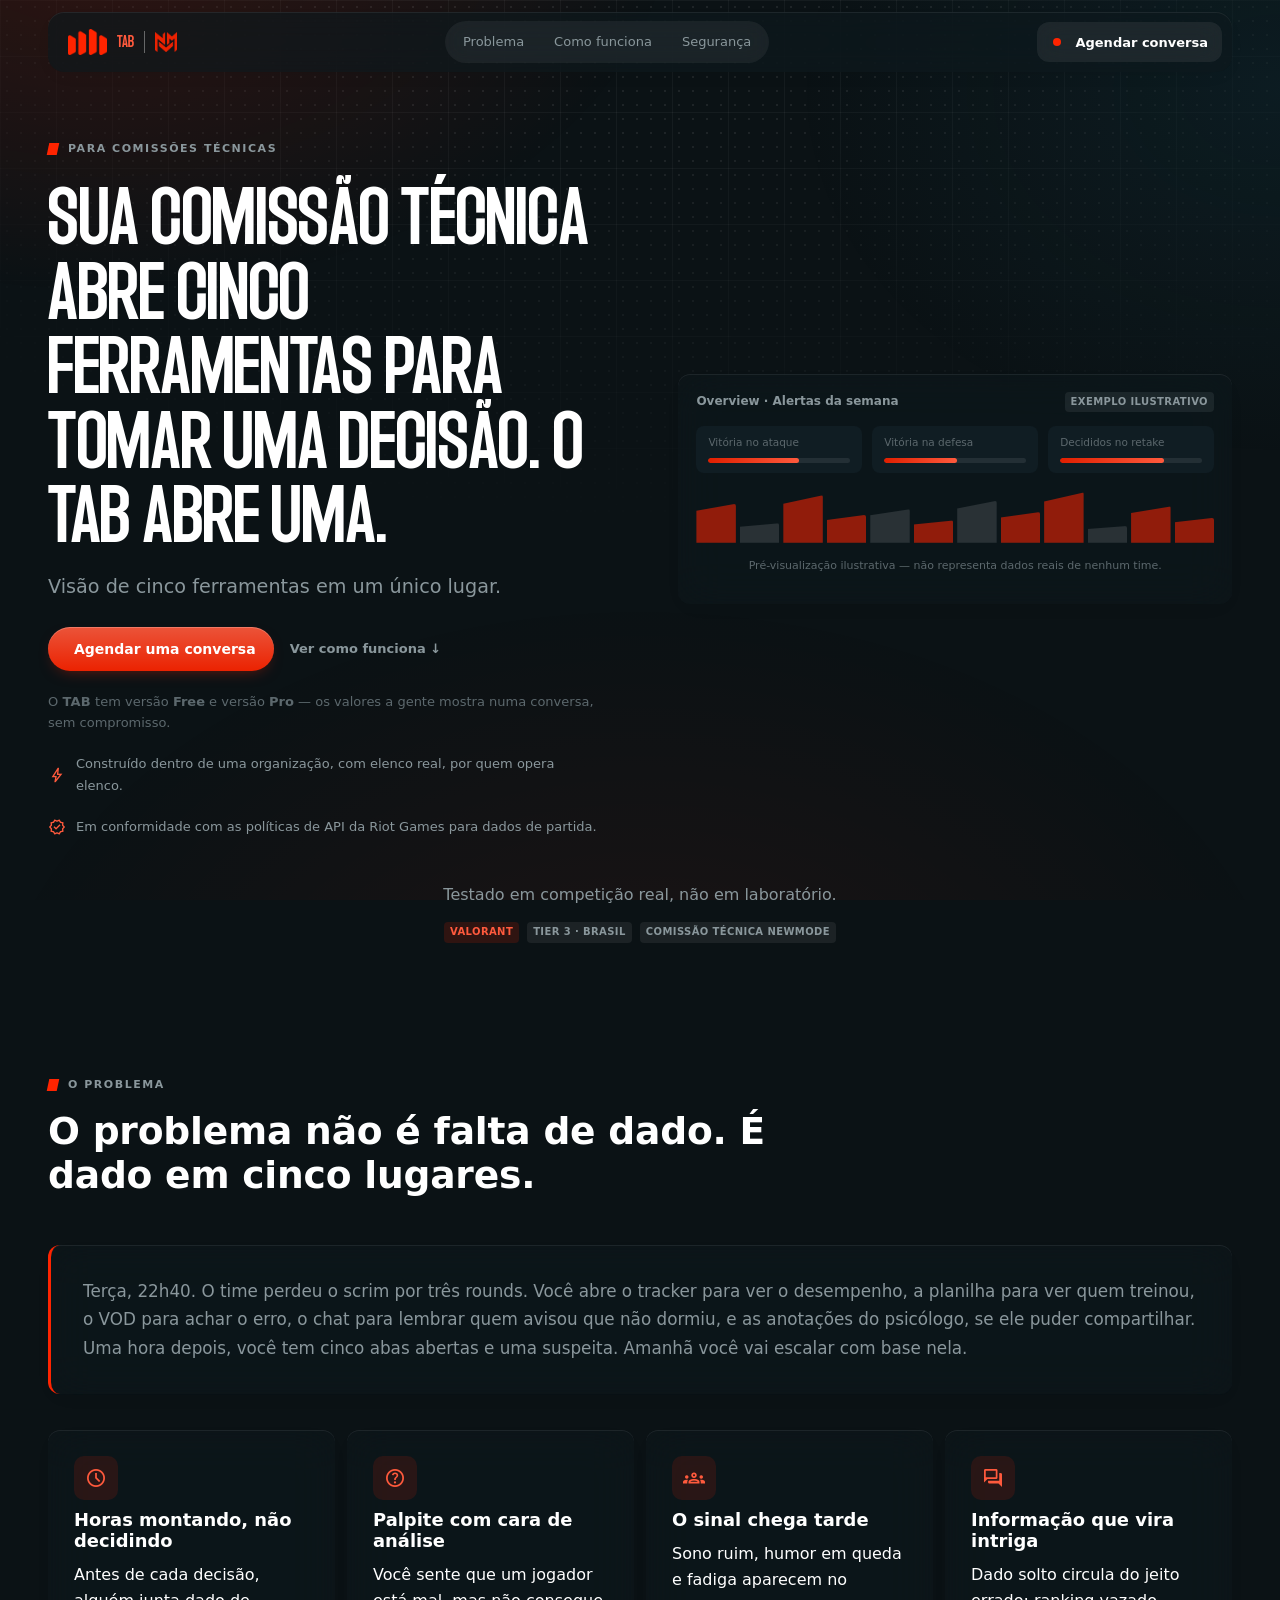
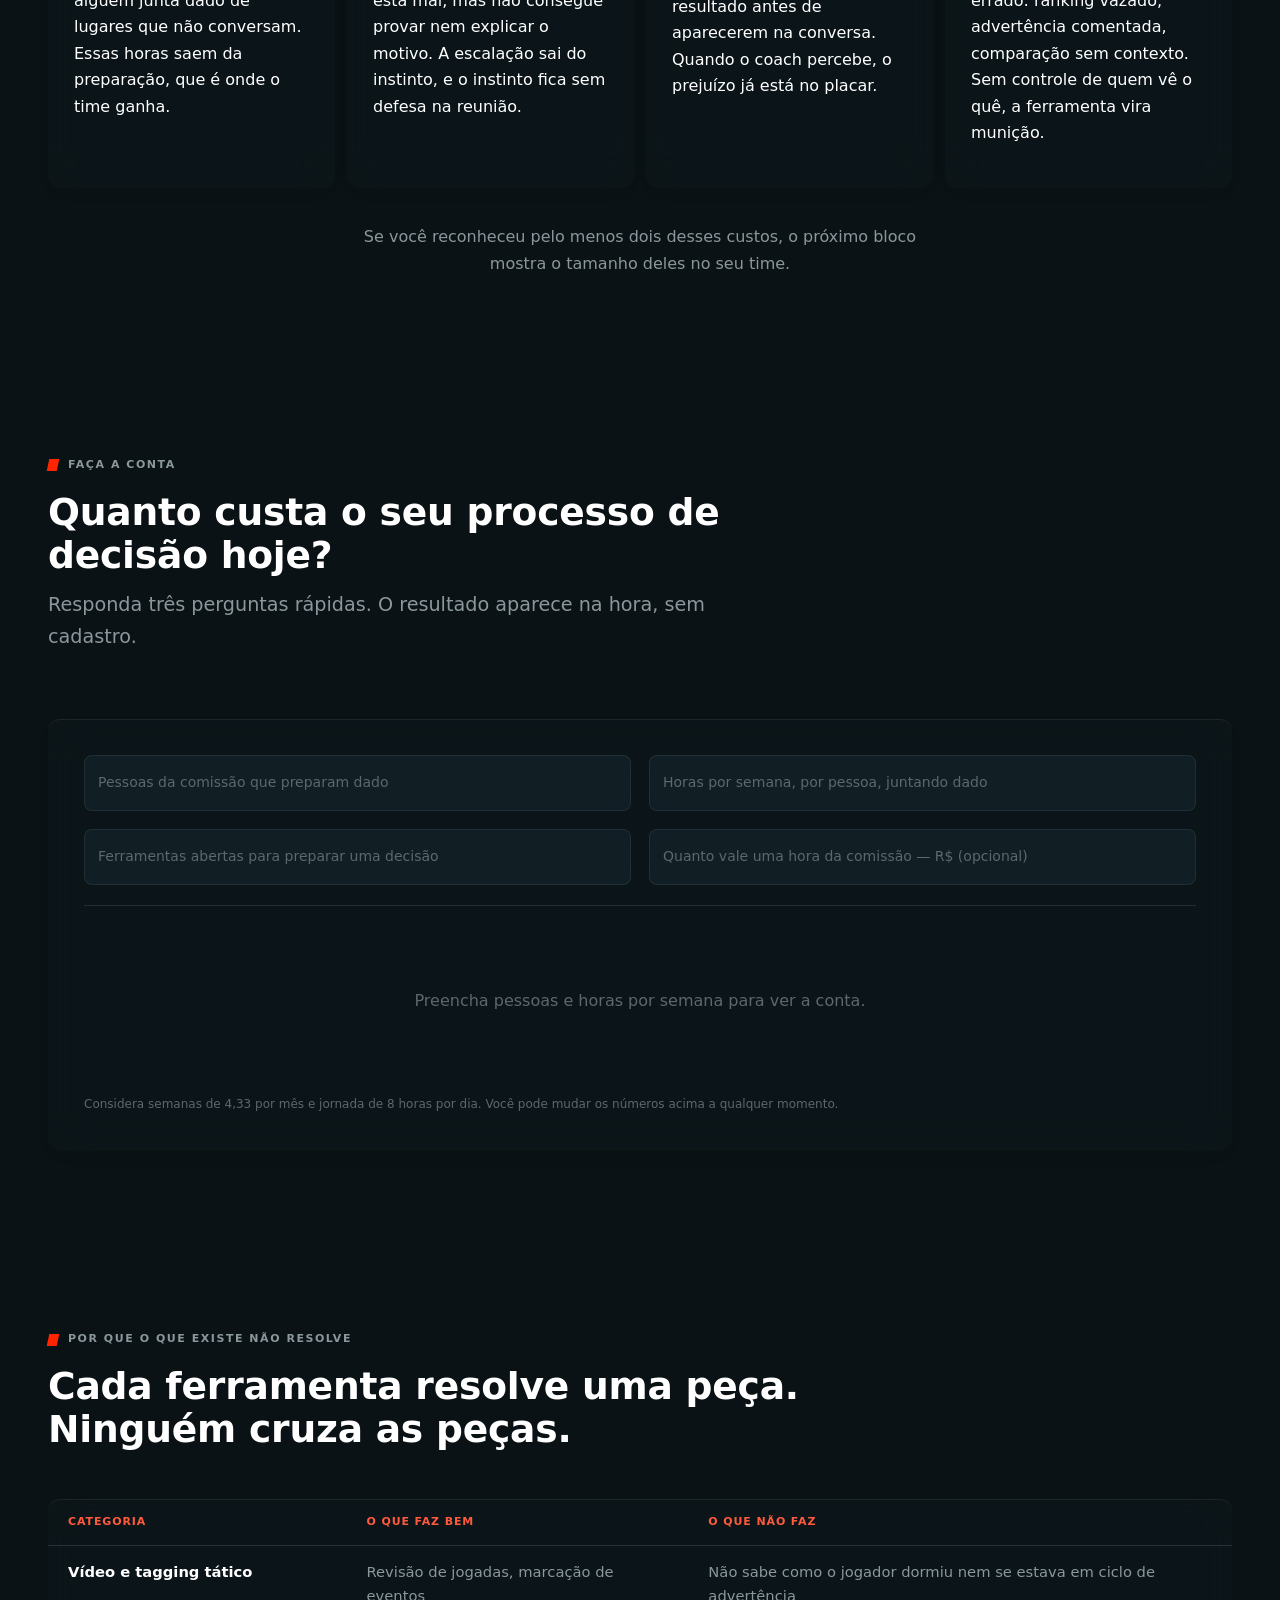
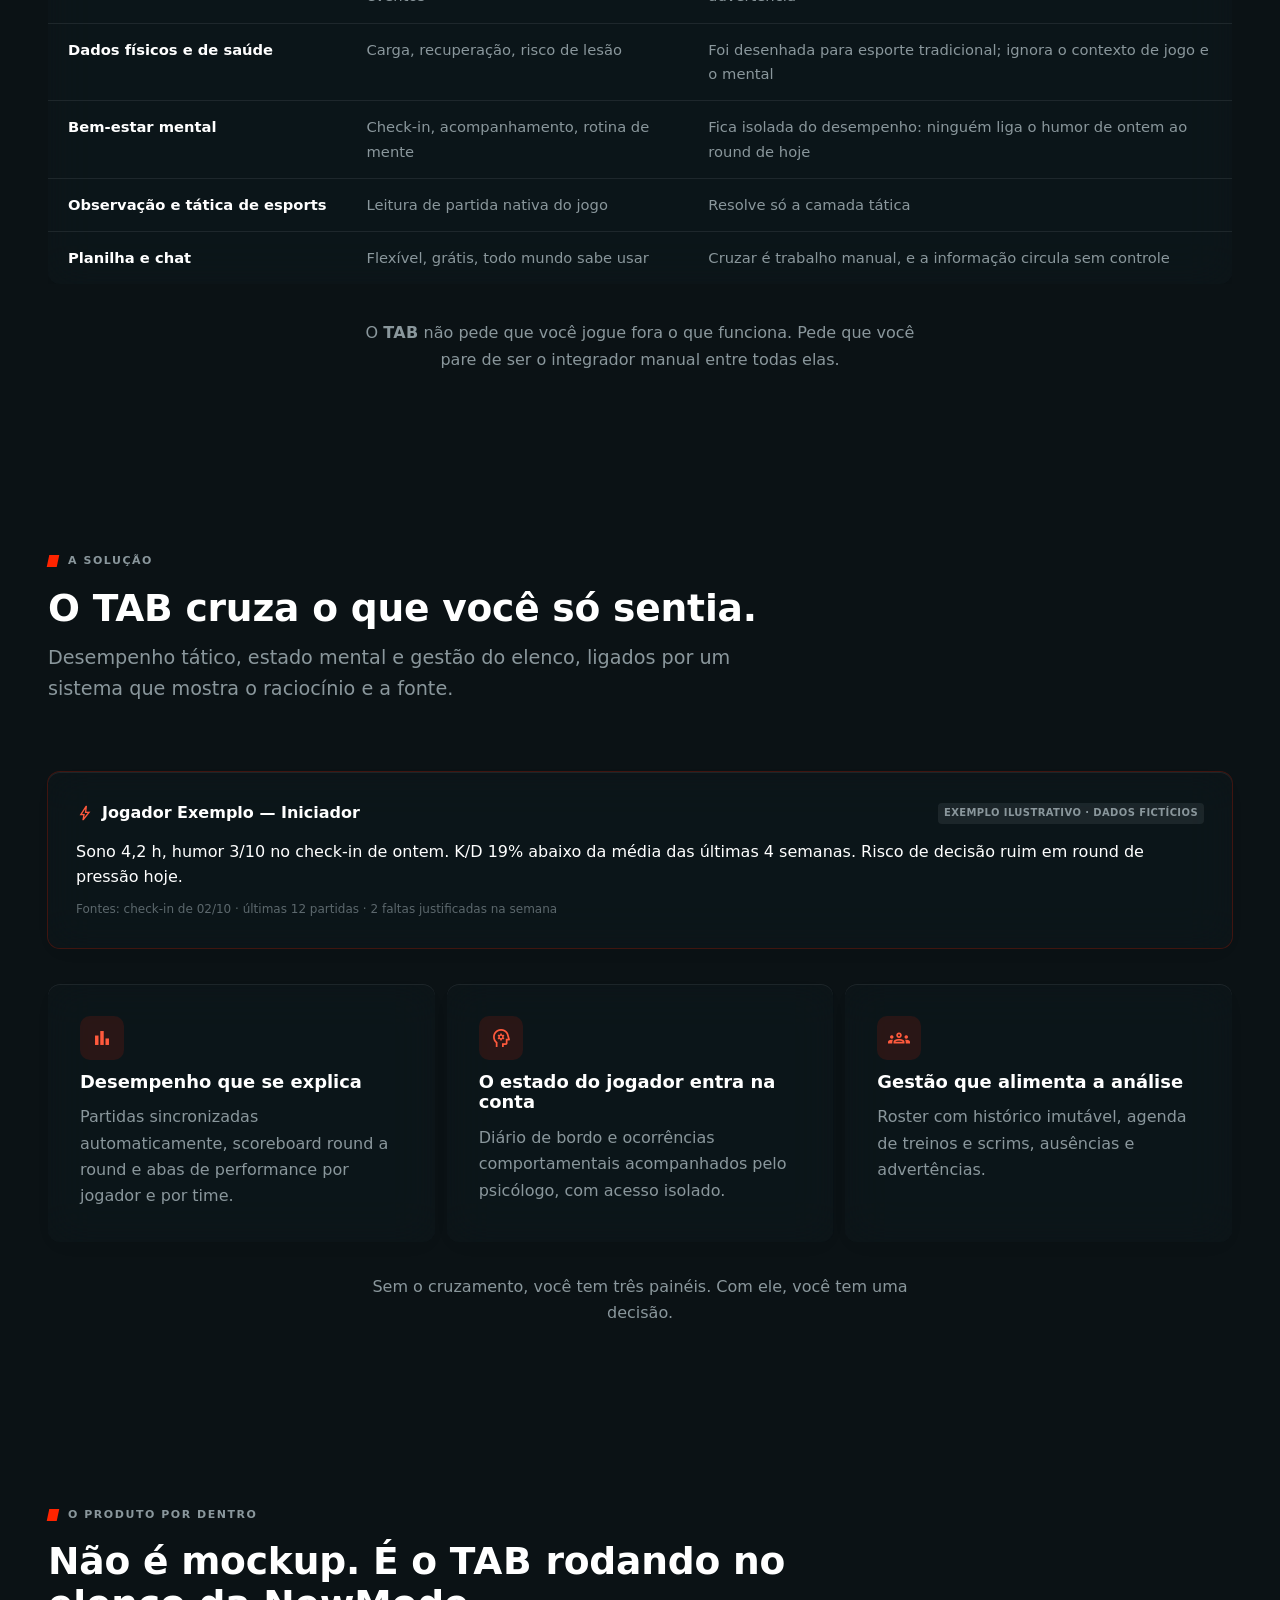
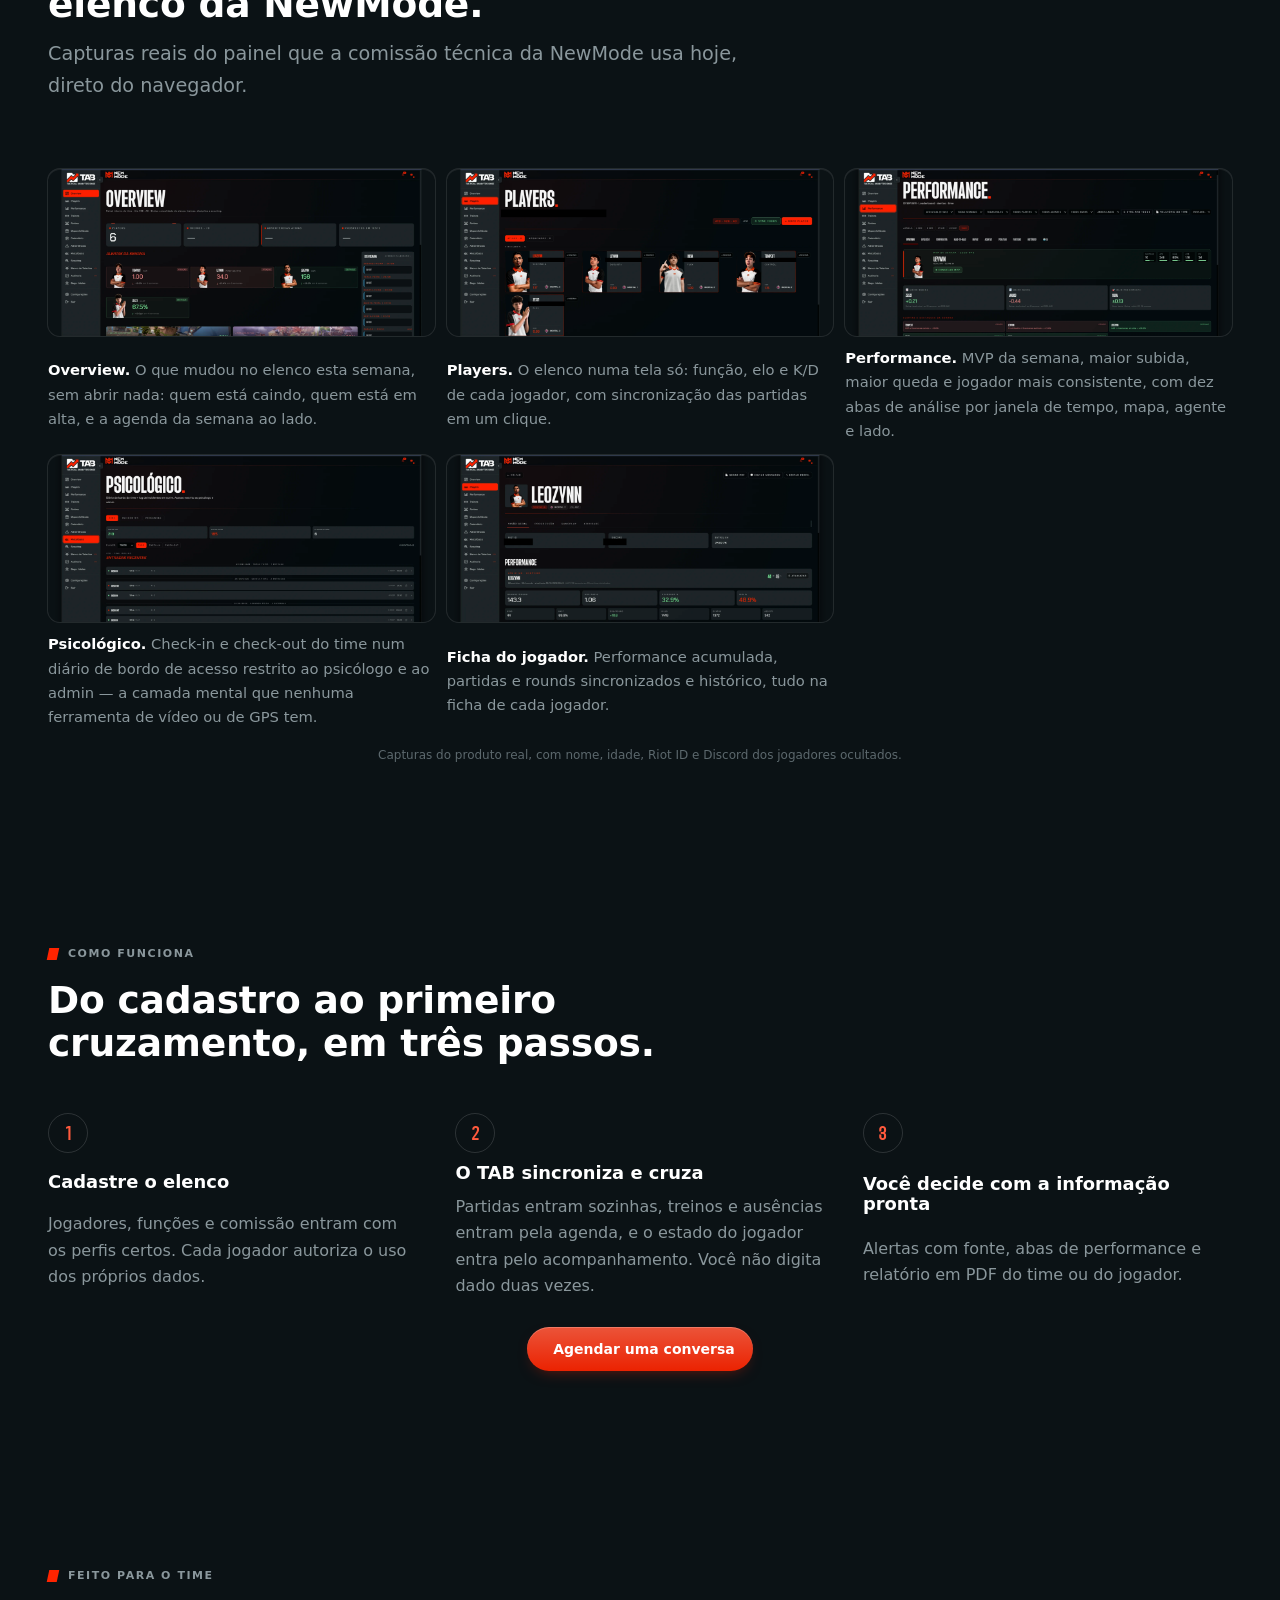
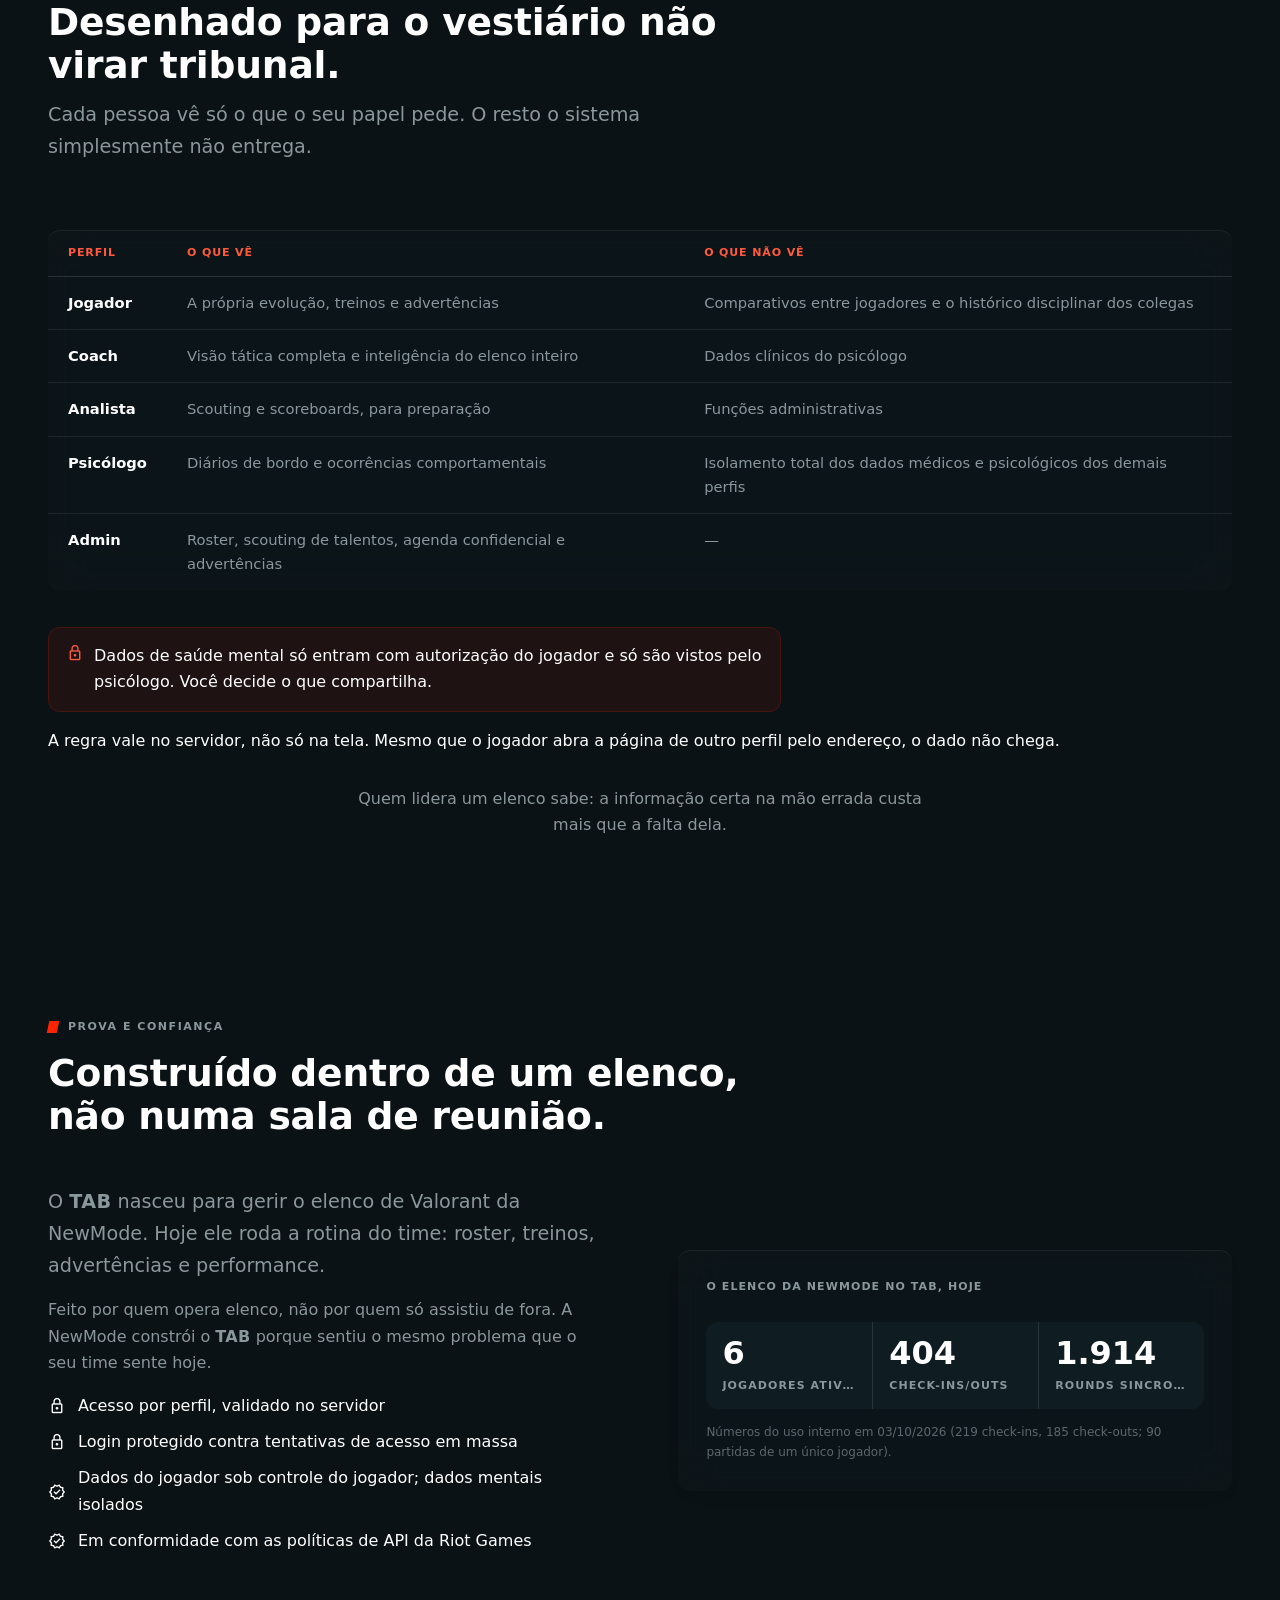
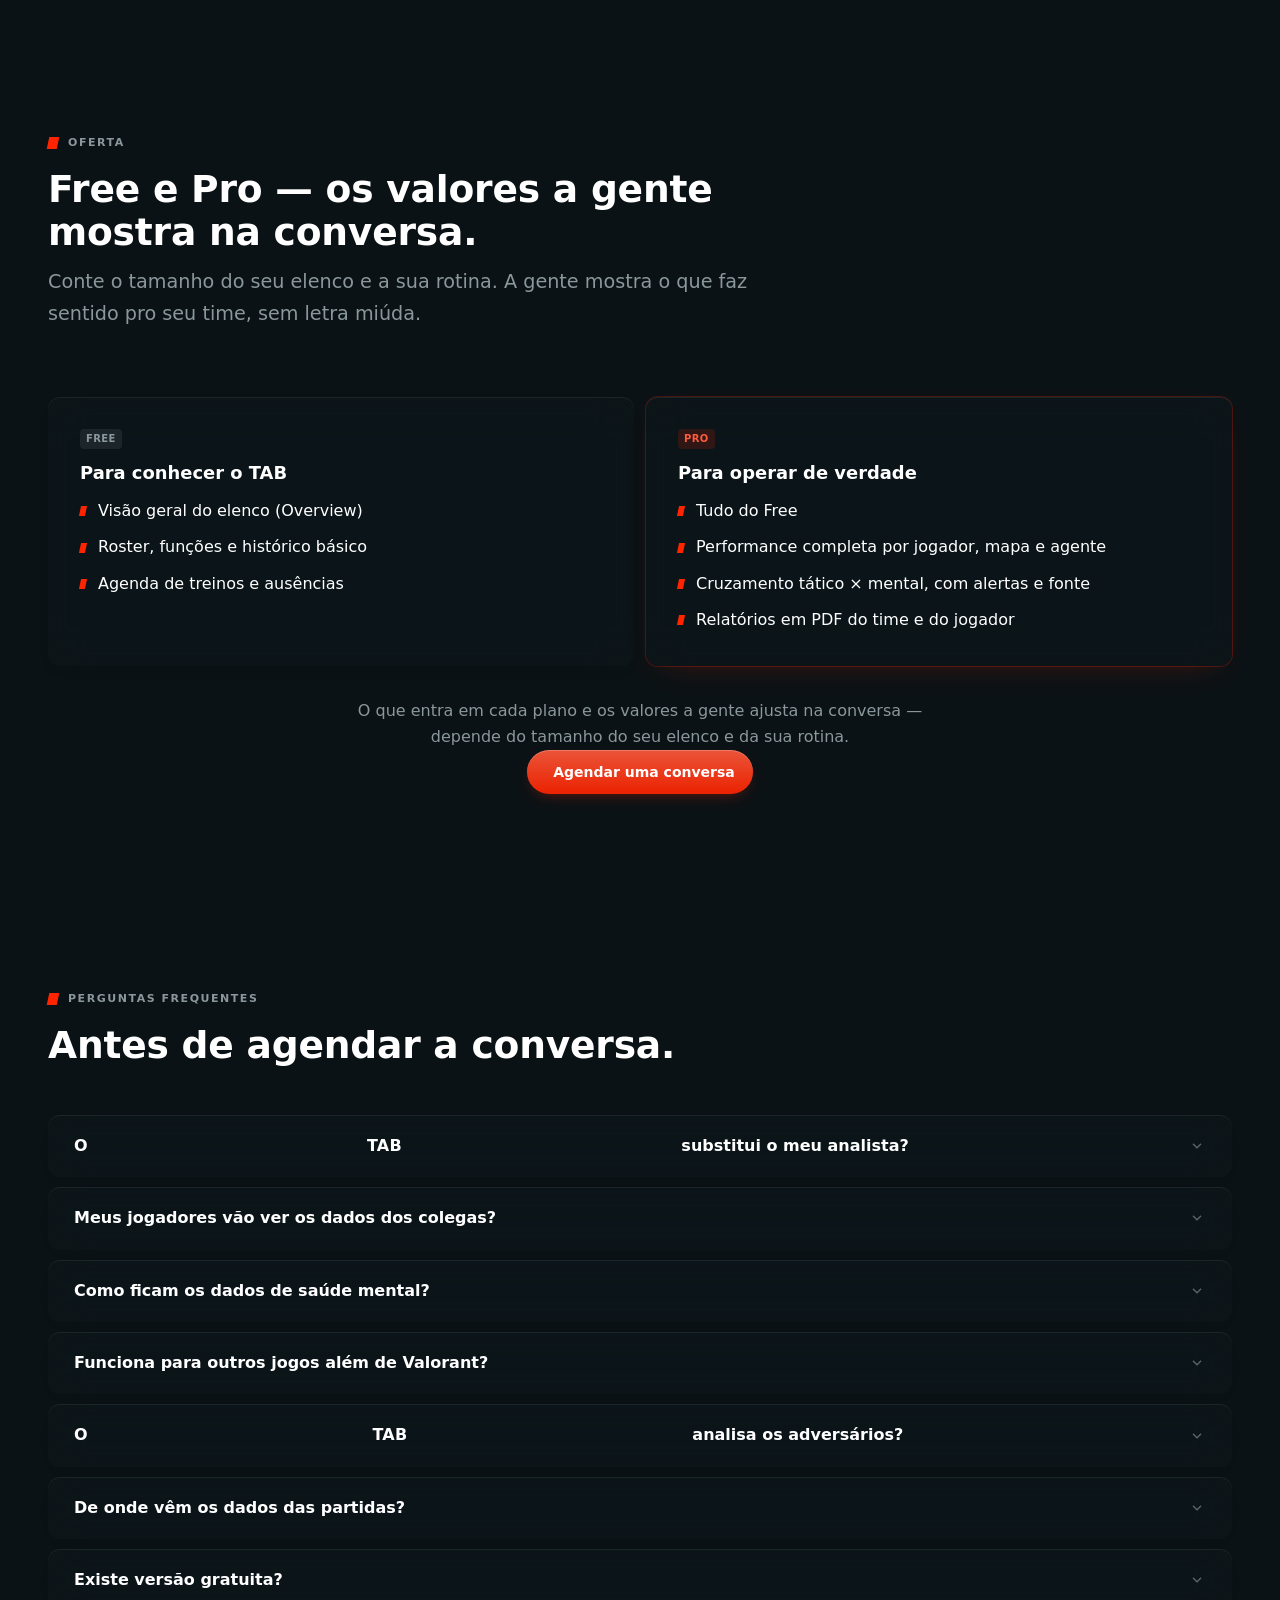
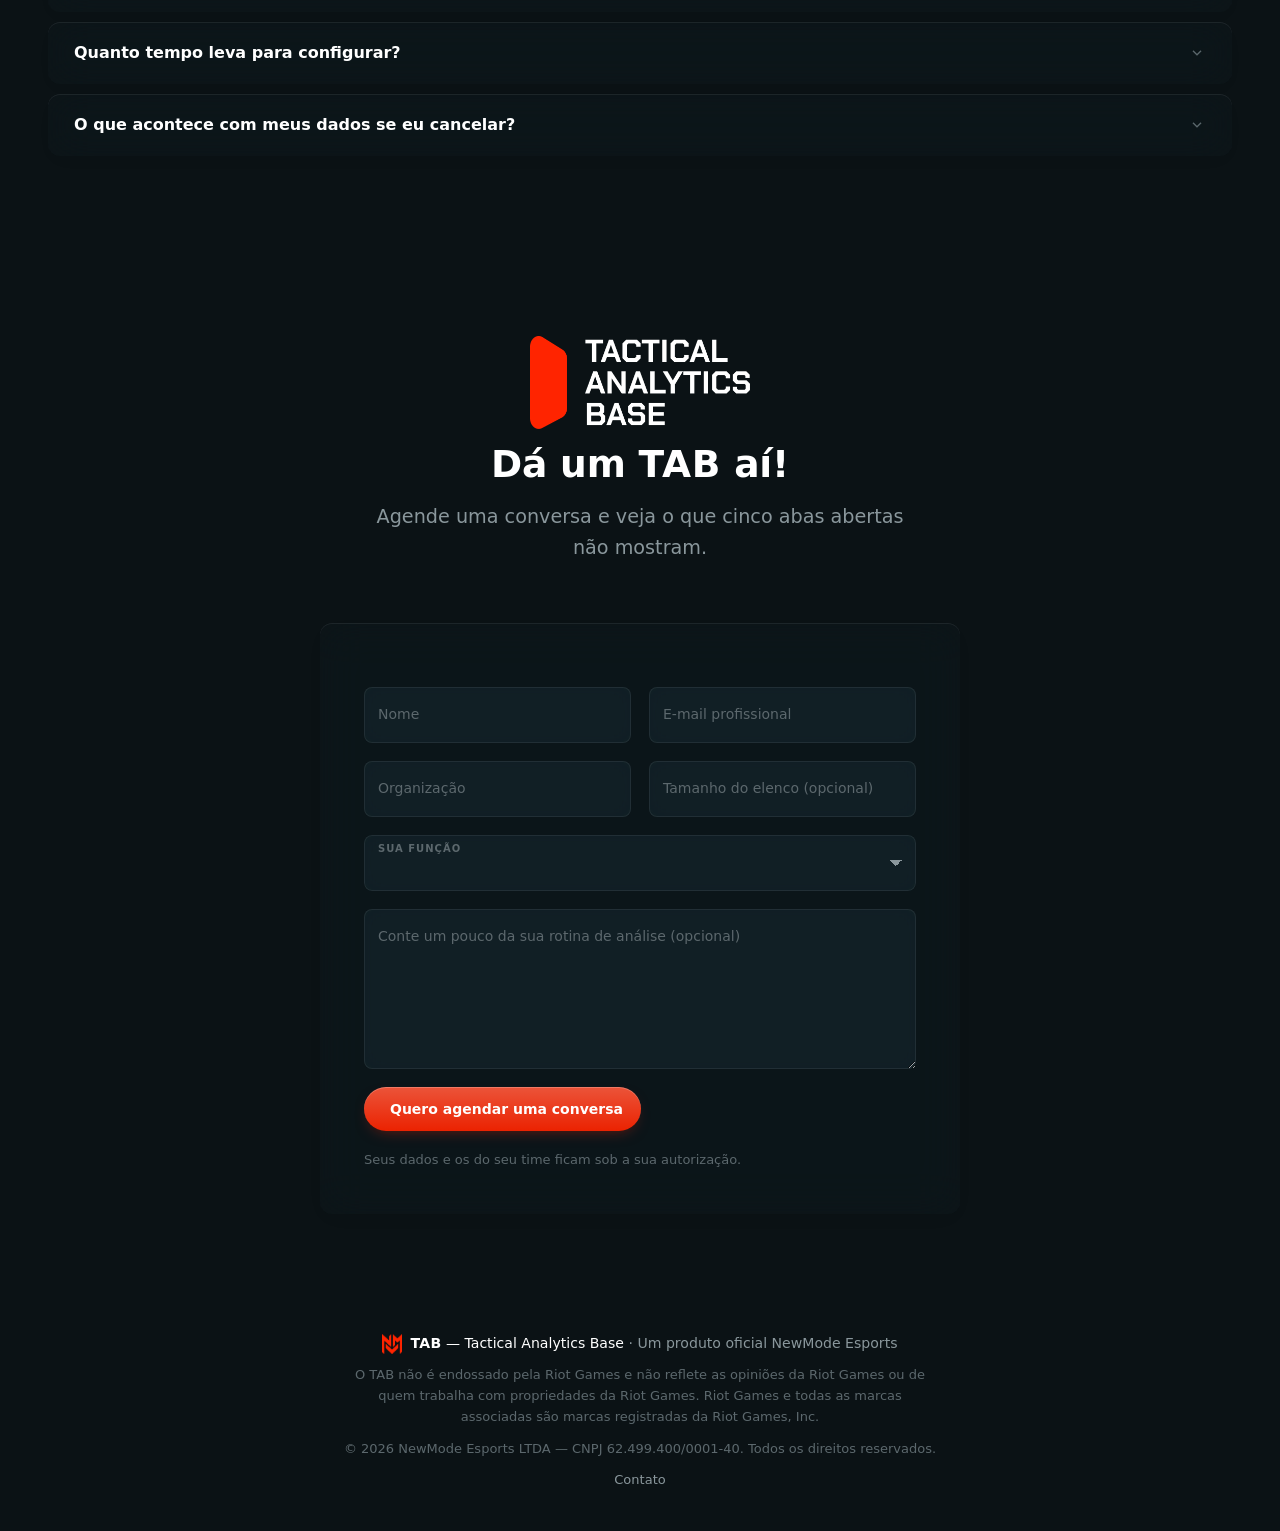
==== index.html @ 55f652a6 "Landing page do TAB Recorte autocontido de tab.dc.html do site institucional da NewMode (repositório" ====
<!doctype html>
<html lang="pt-BR" data-theme="dark">
<head>
<meta charset="utf-8">
<meta name="viewport" content="width=device-width, initial-scale=1">
<title>TAB | Analytics e gestão de elenco para times de Valorant</title>
<meta name="description" content="Cruze desempenho tático, estado mental e gestão do elenco num só lugar. Agende uma conversa sobre o TAB para o seu time de Valorant.">
<meta name="theme-color" content="#0b1215">
<meta property="og:title" content="TAB | Analytics e gestão de elenco para times de Valorant">
<meta property="og:description" content="Sua comissão técnica abre cinco ferramentas para tomar uma decisão. O TAB abre uma.">
<meta property="og:type" content="website">
<meta property="og:image" content="assets/img/tab/tab-og.png">
<meta property="og:url" content="https://tabgg.com/">
<link rel="canonical" href="https://tabgg.com/">
<link rel="icon" type="image/png" href="assets/img/logo/nm-icon.png">
<link rel="preconnect" href="https://fonts.googleapis.com">
<link rel="preconnect" href="https://fonts.gstatic.com" crossorigin>
<link href="https://fonts.googleapis.com/css2?family=Material+Symbols+Outlined:opsz,wght,FILL,GRAD@24,400,0,0&icon_names=arrow_forward,bar_chart,bolt,check,close,expand_more,forum,groups,help,lock,psychology,schedule,verified&display=block" rel="stylesheet">
<link rel="stylesheet" href="assets/css/site.css">
</head>
<body class="lp-page">
<a class="skip-link" href="#main">Pular para o conteúdo</a>

<!-- Landing page dedicada (1 objetivo: agendar uma conversa). Sem o menu das outras páginas, de propósito —
     cada link a mais é uma saída que compete com o formulário lá embaixo. Estrutura e copy seguem
     "TAB — Estrutura e Copy da Landing Page" (NEWMODE/Documentos/TAB), com os ajustes pedidos em
     3/out: sem logo de fundo no hero, selo de conformidade com a API da Riot, oferta Free/Pro sem
     valor público (convite pra conversa), domínio tabgg.com. -->
<header class="site-header">
  <div class="bar glass-panel">
    <a class="lp-brand" href="#top" aria-label="NewMode TAB — topo da página">
      <img src="assets/img/tab/tab-icon.png" alt="" height="26">
      <b class="tab-mark">TAB</b>
      <span class="lp-brand-divider" aria-hidden="true"></span>
      <img class="lp-nm-icon" src="assets/img/logo/nm-icon.png" alt="NewMode">
    </a>
    <nav class="lp-nav-anchors" aria-label="Seções da página">
      <div class="tabs">
        <a href="#problema">Problema</a>
        <a href="#como-funciona">Como funciona</a>
        <a href="#seguranca">Segurança</a>
      </div>
    </nav>
    <a class="btn btn-sm" href="#form">Agendar conversa</a>
  </div>
</header>

<main id="main">

<!-- ============================== 1. HERO ============================== -->
<section class="lp-hero" id="top">
  <div class="bg-pattern" aria-hidden="true"></div>
  <div class="wrap">
    <div class="split">
      <div class="copy">
        <p class="section-title">Para comissões técnicas</p>
        <h1>Sua comissão técnica abre cinco ferramentas para tomar uma decisão. O TAB abre uma.</h1>
        <p class="lead">Visão de cinco ferramentas em um único lugar.</p>
        <div class="lp-hero-actions">
          <a class="btn-glass" href="#form">Agendar uma conversa <span class="icon" aria-hidden="true">arrow_forward</span></a>
          <a class="lp-hero-more" href="#como-funciona">Ver como funciona ↓</a>
        </div>
        <p class="lp-microcopy">O <span class="tab-mark">TAB</span> tem versão <b>Free</b> e versão <b>Pro</b> — os valores a gente mostra numa conversa, sem compromisso.</p>
        <p class="lp-trust"><span class="icon" aria-hidden="true">bolt</span>Construído dentro de uma organização, com elenco real, por quem opera elenco.</p>
        <p class="lp-trust lp-trust--badge"><span class="icon" aria-hidden="true">verified</span>Em conformidade com as políticas de API da Riot Games para dados de partida.</p>
      </div>
      <div class="lp-mock-wrap reveal">
        <div class="lp-mock card">
          <div class="lp-mock-top">
            <span>Overview · Alertas da semana</span>
            <span class="tag">Exemplo ilustrativo</span>
          </div>
          <div class="lp-mock-kpis">
            <div class="lp-mock-kpi"><span>Vitória no ataque</span><div class="lp-mock-bar"><i style="width:64%"></i></div></div>
            <div class="lp-mock-kpi"><span>Vitória na defesa</span><div class="lp-mock-bar"><i style="width:51%"></i></div></div>
            <div class="lp-mock-kpi"><span>Decididos no retake</span><div class="lp-mock-bar"><i style="width:73%"></i></div></div>
          </div>
          <div class="lp-mock-rounds" aria-hidden="true">
            <i class="win" style="height:70%"></i><i class="loss" style="height:35%"></i><i class="win" style="height:85%"></i><i class="win" style="height:50%"></i><i class="loss" style="height:60%"></i><i class="win" style="height:40%"></i><i class="loss" style="height:75%"></i><i class="win" style="height:55%"></i><i class="win" style="height:90%"></i><i class="loss" style="height:30%"></i><i class="win" style="height:65%"></i><i class="win" style="height:45%"></i>
          </div>
          <p class="lp-mock-caption">Pré-visualização ilustrativa — não representa dados reais de nenhum time. <!-- Troque por print real da tela Overview assim que o print estiver aprovado (ver nota na seção "produto por dentro" mais abaixo). --></p>
        </div>
      </div>
    </div>
  </div>
</section>

<section class="lp-proof">
  <div class="wrap reveal">
    <p>Testado em competição real, não em laboratório.</p>
    <div class="tags">
      <span class="tag tag--brand">Valorant</span>
      <span class="tag">Tier 3 · Brasil</span>
      <span class="tag">Comissão técnica NewMode</span>
    </div>
  </div>
</section>

<!-- ============================== 2. O PROBLEMA, COM TAMANHO ============================== -->
<section class="section" id="problema">
  <div class="wrap">
    <div class="section-head reveal">
      <p class="section-title">O problema</p>
      <h2>O problema não é falta de dado. É dado em cinco lugares.</h2>
    </div>

    <blockquote class="card lp-scene reveal">
      <p>Terça, 22h40. O time perdeu o scrim por três rounds. Você abre o tracker para ver o desempenho, a planilha para ver quem treinou, o VOD para achar o erro, o chat para lembrar quem avisou que não dormiu, e as anotações do psicólogo, se ele puder compartilhar. Uma hora depois, você tem cinco abas abertas e uma suspeita. Amanhã você vai escalar com base nela.</p>
    </blockquote>

    <div class="grid lp-costs">
      <article class="card reveal">
        <div class="lp-benefit-icon"><span class="icon" aria-hidden="true">schedule</span></div>
        <h3>Horas montando, não decidindo</h3>
        <p>Antes de cada decisão, alguém junta dado de lugares que não conversam. Essas horas saem da preparação, que é onde o time ganha.</p>
      </article>
      <article class="card reveal">
        <div class="lp-benefit-icon"><span class="icon" aria-hidden="true">help</span></div>
        <h3>Palpite com cara de análise</h3>
        <p>Você sente que um jogador está mal, mas não consegue provar nem explicar o motivo. A escalação sai do instinto, e o instinto fica sem defesa na reunião.</p>
      </article>
      <article class="card reveal">
        <div class="lp-benefit-icon"><span class="icon" aria-hidden="true">groups</span></div>
        <h3>O sinal chega tarde</h3>
        <p>Sono ruim, humor em queda e fadiga aparecem no resultado antes de aparecerem na conversa. Quando o coach percebe, o prejuízo já está no placar.</p>
      </article>
      <article class="card reveal">
        <div class="lp-benefit-icon"><span class="icon" aria-hidden="true">forum</span></div>
        <h3>Informação que vira intriga</h3>
        <p>Dado solto circula do jeito errado: ranking vazado, advertência comentada, comparação sem contexto. Sem controle de quem vê o quê, a ferramenta vira munição.</p>
      </article>
    </div>

    <p class="lp-section-close reveal">Se você reconheceu pelo menos dois desses custos, o próximo bloco mostra o tamanho deles no seu time.</p>
  </div>
</section>

<!-- ============================== 3. CALCULADORA ============================== -->
<section class="section" id="calculadora">
  <div class="wrap">
    <div class="section-head reveal">
      <p class="section-title">Faça a conta</p>
      <h2>Quanto custa o seu processo de decisão hoje?</h2>
      <p class="lead">Responda três perguntas rápidas. O resultado aparece na hora, sem cadastro.</p>
    </div>

    <div class="card lp-calc reveal">
      <div class="lp-calc-fields">
        <div class="field field--float">
          <input class="input" id="calc-pessoas" type="number" min="1" max="15" inputmode="numeric" placeholder=" ">
          <label class="float-label" for="calc-pessoas">Pessoas da comissão que preparam dado</label>
        </div>
        <div class="field field--float">
          <input class="input" id="calc-horas" type="number" min="0" max="40" inputmode="numeric" placeholder=" ">
          <label class="float-label" for="calc-horas">Horas por semana, por pessoa, juntando dado</label>
        </div>
        <div class="field field--float">
          <input class="input" id="calc-ferramentas" type="number" min="1" max="10" inputmode="numeric" placeholder=" ">
          <label class="float-label" for="calc-ferramentas">Ferramentas abertas para preparar uma decisão</label>
        </div>
        <div class="field field--float">
          <input class="input" id="calc-custo" type="number" min="0" inputmode="numeric" placeholder=" ">
          <label class="float-label" for="calc-custo">Quanto vale uma hora da comissão — R$ (opcional)</label>
        </div>
      </div>

      <div class="lp-calc-result" id="calc-result" aria-live="polite">
        <p class="lp-calc-empty" id="calc-empty">Preencha pessoas e horas por semana para ver a conta.</p>
        <div class="lp-calc-numbers" id="calc-numbers" hidden>
          <p class="lp-calc-big">Sua comissão gasta <b id="calc-horas-mes">—</b> por mês juntando dado em vez de analisar.</p>
          <p class="lp-calc-sub" id="calc-dias-linha">Isso equivale a <b id="calc-dias">—</b> de trabalho por ano<span id="calc-custo-linha"></span>.</p>
          <p class="lp-calc-tools" id="calc-tools-linha"></p>
          <p class="lp-calc-note">E isso sem contar o que não aparece na conta: a decisão tomada sem o dado cruzado.</p>
          <a class="btn-glass" href="#form">Falar com a NewMode sobre isso <span class="icon" aria-hidden="true">arrow_forward</span></a>
        </div>
      </div>
      <p class="lp-calc-assumption">Considera semanas de 4,33 por mês e jornada de 8 horas por dia. Você pode mudar os números acima a qualquer momento.</p>
    </div>
  </div>
</section>

<!-- ============================== 4. POR QUE O MERCADO NÃO RESOLVE ============================== -->
<section class="section" id="mercado">
  <div class="wrap">
    <div class="section-head reveal">
      <p class="section-title">Por que o que existe não resolve</p>
      <h2>Cada ferramenta resolve uma peça. Ninguém cruza as peças.</h2>
    </div>
    <div class="lp-table-wrap reveal">
      <table class="lp-table card">
        <thead>
          <tr><th>Categoria</th><th>O que faz bem</th><th>O que não faz</th></tr>
        </thead>
        <tbody>
          <tr><td>Vídeo e tagging tático</td><td>Revisão de jogadas, marcação de eventos</td><td>Não sabe como o jogador dormiu nem se estava em ciclo de advertência</td></tr>
          <tr><td>Dados físicos e de saúde</td><td>Carga, recuperação, risco de lesão</td><td>Foi desenhada para esporte tradicional; ignora o contexto de jogo e o mental</td></tr>
          <tr><td>Bem-estar mental</td><td>Check-in, acompanhamento, rotina de mente</td><td>Fica isolada do desempenho: ninguém liga o humor de ontem ao round de hoje</td></tr>
          <tr><td>Observação e tática de esports</td><td>Leitura de partida nativa do jogo</td><td>Resolve só a camada tática</td></tr>
          <tr><td>Planilha e chat</td><td>Flexível, grátis, todo mundo sabe usar</td><td>Cruzar é trabalho manual, e a informação circula sem controle</td></tr>
        </tbody>
      </table>
    </div>
    <p class="lp-section-close reveal">O <span class="tab-mark">TAB</span> não pede que você jogue fora o que funciona. Pede que você pare de ser o integrador manual entre todas elas.</p>
  </div>
</section>

<!-- ============================== 5. A SOLUÇÃO: O CRUZAMENTO ============================== -->
<section class="section" id="solucao">
  <div class="wrap">
    <div class="section-head reveal">
      <p class="section-title">A solução</p>
      <h2>O TAB cruza o que você só sentia.</h2>
      <p class="lead">Desempenho tático, estado mental e gestão do elenco, ligados por um sistema que mostra o raciocínio e a fonte.</p>
    </div>

    <div class="card lp-alert reveal">
      <div class="lp-alert-top">
        <span class="lp-alert-player"><span class="icon" aria-hidden="true">bolt</span>Jogador Exemplo — Iniciador</span>
        <span class="tag">Exemplo ilustrativo · dados fictícios</span>
      </div>
      <p class="lp-alert-text">Sono 4,2 h, humor 3/10 no check-in de ontem. K/D 19% abaixo da média das últimas 4 semanas. Risco de decisão ruim em round de pressão hoje.</p>
      <p class="lp-alert-source">Fontes: check-in de 02/10 · últimas 12 partidas · 2 faltas justificadas na semana</p>
    </div>

    <div class="grid lp-benefits">
      <article class="card reveal">
        <div class="lp-benefit-icon"><span class="icon" aria-hidden="true">bar_chart</span></div>
        <h3>Desempenho que se explica</h3>
        <p>Partidas sincronizadas automaticamente, scoreboard round a round e abas de performance por jogador e por time.</p>
      </article>
      <article class="card reveal">
        <div class="lp-benefit-icon"><span class="icon" aria-hidden="true">psychology</span></div>
        <h3>O estado do jogador entra na conta</h3>
        <p>Diário de bordo e ocorrências comportamentais acompanhados pelo psicólogo, com acesso isolado.</p>
      </article>
      <article class="card reveal">
        <div class="lp-benefit-icon"><span class="icon" aria-hidden="true">groups</span></div>
        <h3>Gestão que alimenta a análise</h3>
        <p>Roster com histórico imutável, agenda de treinos e scrims, ausências e advertências.</p>
      </article>
    </div>
    <p class="lp-section-close reveal">Sem o cruzamento, você tem três painéis. Com ele, você tem uma decisão.</p>
  </div>
</section>

<!-- ============================== O PRODUTO POR DENTRO (galeria) ============================== -->
<section class="section" id="produto">
  <div class="wrap">
    <div class="section-head reveal">
      <p class="section-title">O produto por dentro</p>
      <h2>Não é mockup. É o <span class="tab-mark">TAB</span> rodando no elenco da NewMode.</h2>
      <p class="lead">Capturas reais do painel que a comissão técnica da NewMode usa hoje, direto do navegador.</p>
    </div>
    <!--
      Prints reais do app (newmode-fawn.vercel.app), com autorização de uso de imagem dos jogadores
      confirmada em 3/out. Redigidos antes de publicar (moldura do navegador removida; nome real,
      idade, Riot ID e Discord ocultados; e a menção a "Valorant Tracker" na tela Players, que citava
      fonte de dado errada) — ver assets/img/tab/shot-*.png. Ainda pendentes nos próprios prints,
      não algo que dá pra corrigir por fora: preencher "Treinos 7D", "Advertências ativas" e
      "Prospectos em teste" (hoje em branco na Overview) com dado real, e tirar um novo print depois.
    -->
    <div class="grid lp-gallery-grid reveal">
      <figure class="lp-shot"><img src="assets/img/tab/shot-overview.png" width="1200" height="519" alt="Tela Overview do TAB: alertas da semana, agenda e melhor/pior mapa do time" loading="lazy"><figcaption><b>Overview.</b> O que mudou no elenco esta semana, sem abrir nada: quem está caindo, quem está em alta, e a agenda da semana ao lado.</figcaption></figure>
      <figure class="lp-shot"><img src="assets/img/tab/shot-players.png" width="1200" height="519" alt="Tela Players do TAB: elenco titular com função, elo e KDR" loading="lazy"><figcaption><b>Players.</b> O elenco numa tela só: função, elo e K/D de cada jogador, com sincronização das partidas em um clique.</figcaption></figure>
      <figure class="lp-shot"><img src="assets/img/tab/shot-performance.png" width="1200" height="519" alt="Tela Performance do TAB: MVP da semana, maior subida e maior queda" loading="lazy"><figcaption><b>Performance.</b> MVP da semana, maior subida, maior queda e jogador mais consistente, com dez abas de análise por janela de tempo, mapa, agente e lado.</figcaption></figure>
      <figure class="lp-shot"><img src="assets/img/tab/shot-psicologico.png" width="1200" height="519" alt="Tela Psicológico do TAB: diário de bordo com check-in e check-out do time" loading="lazy"><figcaption><b>Psicológico.</b> Check-in e check-out do time num diário de bordo de acesso restrito ao psicólogo e ao admin — a camada mental que nenhuma ferramenta de vídeo ou de GPS tem.</figcaption></figure>
      <figure class="lp-shot"><img src="assets/img/tab/shot-ficha.png" width="1200" height="519" alt="Ficha de jogador do TAB: performance acumulada e histórico" loading="lazy"><figcaption><b>Ficha do jogador.</b> Performance acumulada, partidas e rounds sincronizados e histórico, tudo na ficha de cada jogador.</figcaption></figure>
    </div>
    <p class="lp-calc-assumption" style="text-align:center;margin-top:16px">Capturas do produto real, com nome, idade, Riot ID e Discord dos jogadores ocultados.</p>
  </div>
</section>

<!-- ============================== 6. COMO FUNCIONA ============================== -->
<section class="section" id="como-funciona">
  <div class="wrap">
    <div class="section-head reveal">
      <p class="section-title">Como funciona</p>
      <h2>Do cadastro ao primeiro cruzamento, em três passos.</h2>
    </div>
    <div class="grid lp-steps">
      <div class="reveal">
        <span class="lp-step-n">1</span>
        <h3>Cadastre o elenco</h3>
        <p>Jogadores, funções e comissão entram com os perfis certos. Cada jogador autoriza o uso dos próprios dados.</p>
      </div>
      <div class="reveal">
        <span class="lp-step-n">2</span>
        <h3>O TAB sincroniza e cruza</h3>
        <p>Partidas entram sozinhas, treinos e ausências entram pela agenda, e o estado do jogador entra pelo acompanhamento. Você não digita dado duas vezes.</p>
      </div>
      <div class="reveal">
        <span class="lp-step-n">3</span>
        <h3>Você decide com a informação pronta</h3>
        <p>Alertas com fonte, abas de performance e relatório em PDF do time ou do jogador.</p>
      </div>
    </div>
    <p class="reveal" style="text-align:center;margin-top:28px">
      <a class="btn-glass" href="#form">Agendar uma conversa <span class="icon" aria-hidden="true">arrow_forward</span></a>
    </p>
  </div>
</section>

<!-- ============================== 7. ANTI-INTRIGA ============================== -->
<section class="section" id="anti-intriga">
  <div class="wrap">
    <div class="section-head reveal">
      <p class="section-title">Feito para o time</p>
      <h2>Desenhado para o vestiário não virar tribunal.</h2>
      <p class="lead">Cada pessoa vê só o que o seu papel pede. O resto o sistema simplesmente não entrega.</p>
    </div>
    <div class="lp-table-wrap reveal">
      <table class="lp-table card">
        <thead>
          <tr><th>Perfil</th><th>O que vê</th><th>O que não vê</th></tr>
        </thead>
        <tbody>
          <tr><td>Jogador</td><td>A própria evolução, treinos e advertências</td><td>Comparativos entre jogadores e o histórico disciplinar dos colegas</td></tr>
          <tr><td>Coach</td><td>Visão tática completa e inteligência do elenco inteiro</td><td>Dados clínicos do psicólogo</td></tr>
          <tr><td>Analista</td><td>Scouting e scoreboards, para preparação</td><td>Funções administrativas</td></tr>
          <tr><td>Psicólogo</td><td>Diários de bordo e ocorrências comportamentais</td><td>Isolamento total dos dados médicos e psicológicos dos demais perfis</td></tr>
          <tr><td>Admin</td><td>Roster, scouting de talentos, agenda confidencial e advertências</td><td>—</td></tr>
        </tbody>
      </table>
    </div>
    <p class="lp-callout reveal"><span class="icon" aria-hidden="true">lock</span>Dados de saúde mental só entram com autorização do jogador e só são vistos pelo psicólogo. Você decide o que compartilha.</p>
    <p class="reveal">A regra vale no servidor, não só na tela. Mesmo que o jogador abra a página de outro perfil pelo endereço, o dado não chega.</p>
    <p class="lp-section-close reveal">Quem lidera um elenco sabe: a informação certa na mão errada custa mais que a falta dela.</p>
  </div>
</section>

<!-- ============================== 8. PROVA E CONFIANÇA (Segurança) ============================== -->
<section class="section" id="seguranca">
  <div class="wrap">
    <div class="section-head reveal">
      <p class="section-title">Prova e confiança</p>
      <h2>Construído dentro de um elenco, não numa sala de reunião.</h2>
    </div>

    <div class="split">
      <div class="copy reveal">
        <p class="lead">O <span class="tab-mark">TAB</span> nasceu para gerir o elenco de Valorant da NewMode. Hoje ele roda a rotina do time: roster, treinos, advertências e performance.</p>
        <p class="muted">Feito por quem opera elenco, não por quem só assistiu de fora. A NewMode constrói o <span class="tab-mark">TAB</span> porque sentiu o mesmo problema que o seu time sente hoje.</p>
        <ul class="checklist">
          <li><span class="icon" aria-hidden="true">lock</span>Acesso por perfil, validado no servidor</li>
          <li><span class="icon" aria-hidden="true">lock</span>Login protegido contra tentativas de acesso em massa</li>
          <li><span class="icon" aria-hidden="true">verified</span>Dados do jogador sob controle do jogador; dados mentais isolados</li>
          <li><span class="icon" aria-hidden="true">verified</span>Em conformidade com as políticas de API da Riot Games</li>
        </ul>
      </div>
      <div class="reveal">
        <div class="card lp-stats-card">
          <p class="kpi-label">O elenco da NewMode no TAB, hoje</p>
          <div class="kpi-strip" style="grid-template-columns: repeat(3, 1fr)">
            <div class="kpi"><span class="stat">6</span><span class="kpi-label">Jogadores ativos</span></div>
            <div class="kpi"><span class="stat">404</span><span class="kpi-label">Check-ins/outs</span></div>
            <div class="kpi"><span class="stat">1.914</span><span class="kpi-label">Rounds sincronizados</span></div>
          </div>
          <p class="lp-calc-assumption">Números do uso interno em 03/10/2026 (219 check-ins, 185 check-outs; 90 partidas de um único jogador). <!-- Publicar só após autorização do elenco e do jurídico, conforme o doc de estrutura/copy. --></p>
        </div>
      </div>
    </div>
  </div>
</section>

<!-- ============================== 9. OFERTA ============================== -->
<section class="section" id="oferta">
  <div class="wrap">
    <div class="section-head reveal">
      <p class="section-title">Oferta</p>
      <h2>Free e Pro — os valores a gente mostra na conversa.</h2>
      <p class="lead">Conte o tamanho do seu elenco e a sua rotina. A gente mostra o que faz sentido pro seu time, sem letra miúda.</p>
    </div>

    <div class="grid lp-offer">
      <article class="card reveal">
        <span class="tag">Free</span>
        <h3>Para conhecer o TAB</h3>
        <ul class="checklist">
          <li><span class="blk"></span>Visão geral do elenco (Overview)</li>
          <li><span class="blk"></span>Roster, funções e histórico básico</li>
          <li><span class="blk"></span>Agenda de treinos e ausências</li>
        </ul>
      </article>
      <article class="card lp-offer--pro reveal">
        <span class="tag tag--brand">Pro</span>
        <h3>Para operar de verdade</h3>
        <ul class="checklist">
          <li><span class="blk"></span>Tudo do Free</li>
          <li><span class="blk"></span>Performance completa por jogador, mapa e agente</li>
          <li><span class="blk"></span>Cruzamento tático × mental, com alertas e fonte</li>
          <li><span class="blk"></span>Relatórios em PDF do time e do jogador</li>
        </ul>
      </article>
    </div>
    <p class="lp-section-close reveal">O que entra em cada plano e os valores a gente ajusta na conversa — depende do tamanho do seu elenco e da sua rotina.</p>
    <p class="reveal" style="text-align:center">
      <a class="btn-glass" href="#form">Agendar uma conversa <span class="icon" aria-hidden="true">arrow_forward</span></a>
    </p>
  </div>
</section>

<!-- ============================== 10. FAQ ============================== -->
<section class="section" id="faq">
  <div class="wrap">
    <div class="section-head reveal">
      <p class="section-title">Perguntas frequentes</p>
      <h2>Antes de agendar a conversa.</h2>
    </div>
    <div class="lp-faq reveal">
      <details class="card lp-faq-item">
        <summary>O <span class="tab-mark">TAB</span> substitui o meu analista?<span class="icon" aria-hidden="true">expand_more</span></summary>
        <p>Não. Ele tira o trabalho de juntar dado e entrega a informação pronta. A análise e a decisão continuam sendo da comissão.</p>
      </details>
      <details class="card lp-faq-item">
        <summary>Meus jogadores vão ver os dados dos colegas?<span class="icon" aria-hidden="true">expand_more</span></summary>
        <p>Não. Cada perfil enxerga só o que o seu papel exige, e a regra vale no servidor.</p>
      </details>
      <details class="card lp-faq-item">
        <summary>Como ficam os dados de saúde mental?<span class="icon" aria-hidden="true">expand_more</span></summary>
        <p>Isolados e visíveis só para o psicólogo, com autorização do jogador.</p>
      </details>
      <details class="card lp-faq-item">
        <summary>Funciona para outros jogos além de Valorant?<span class="icon" aria-hidden="true">expand_more</span></summary>
        <p>Hoje, só Valorant.</p>
      </details>
      <details class="card lp-faq-item">
        <summary>O <span class="tab-mark">TAB</span> analisa os adversários?<span class="icon" aria-hidden="true">expand_more</span></summary>
        <p>O <span class="tab-mark">TAB</span> é para o seu time: sua evolução, seus treinos, suas partidas. Não fazemos análise de adversário — a Riot só permite uso de dados de terceiros com autorização individual de cada jogador.</p>
      </details>
      <details class="card lp-faq-item">
        <summary>De onde vêm os dados das partidas?<span class="icon" aria-hidden="true">expand_more</span></summary>
        <p>Das contas dos próprios jogadores, com a autorização de cada um, dentro das exigências da API da Riot Games.</p>
      </details>
      <details class="card lp-faq-item">
        <summary>Existe versão gratuita?<span class="icon" aria-hidden="true">expand_more</span></summary>
        <p>Sim. O <span class="tab-mark">TAB</span> tem uma versão Free e uma versão Pro, com mais recursos. O que cada uma inclui e os valores a gente mostra numa conversa, porque dependem do tamanho e da rotina do seu elenco.</p>
      </details>
      <details class="card lp-faq-item">
        <summary>Quanto tempo leva para configurar?<span class="icon" aria-hidden="true">expand_more</span></summary>
        <p>Ainda estamos medindo esse tempo com os primeiros times. Pergunte na conversa — a gente é direto sobre o que já sabe e o que ainda está validando.</p>
      </details>
      <details class="card lp-faq-item">
        <summary>O que acontece com meus dados se eu cancelar?<span class="icon" aria-hidden="true">expand_more</span></summary>
        <p>Ainda estamos formalizando a política de exportação e exclusão. Já temos uma resposta prática para isso — pergunte na conversa.</p>
      </details>
    </div>
  </div>
</section>

<!-- ============================== 11. CTA FINAL ============================== -->
<section class="section" id="form">
  <div class="wrap">
    <div class="lp-lead-head reveal">
      <img src="assets/img/tab/tab-lockup.png" width="220" height="94" alt="NewMode TAB — Tactical Analytics Base">
      <h2>Dá um <span class="tab-mark">TAB</span> aí!</h2>
      <p class="lead">Agende uma conversa e veja o que cinco abas abertas não mostram.</p>
    </div>
    <div class="card lp-lead-card reveal">
      <!-- Sem backend ainda: o envio abre o app de e-mail (script no fim da página).
           Para Formspree/Netlify Forms, adicione action="..." method="post" ao <form> abaixo. -->
      <form class="form" id="tab-lead-form" novalidate>
        <div class="form-row">
          <div class="field field--float">
            <input class="input" id="tab-nome" name="nome" type="text" autocomplete="name" required placeholder=" ">
            <label class="float-label" for="tab-nome">Nome</label>
          </div>
          <div class="field field--float">
            <input class="input" id="tab-email" name="email" type="email" autocomplete="email" required placeholder=" ">
            <label class="float-label" for="tab-email">E-mail profissional</label>
          </div>
        </div>
        <div class="form-row">
          <div class="field field--float">
            <input class="input" id="tab-org" name="organizacao" type="text" autocomplete="organization" required placeholder=" ">
            <label class="float-label" for="tab-org">Organização</label>
          </div>
          <div class="field field--float">
            <input class="input" id="tab-tamanho" name="tamanho" type="text" placeholder=" ">
            <label class="float-label" for="tab-tamanho">Tamanho do elenco (opcional)</label>
          </div>
        </div>
        <div class="field field--float">
          <select class="input" id="tab-funcao" name="funcao" required>
            <option value="" disabled selected hidden></option>
            <option value="coach">Coach</option>
            <option value="analista">Analista</option>
            <option value="gestor">Gestor / diretor</option>
            <option value="outro">Outro</option>
          </select>
          <label class="float-label" for="tab-funcao">Sua função</label>
        </div>
        <div class="field field--float">
          <textarea class="input" id="tab-mensagem" name="mensagem" placeholder=" "></textarea>
          <label class="float-label" for="tab-mensagem">Conte um pouco da sua rotina de análise (opcional)</label>
        </div>
        <button class="btn-glass" type="submit" style="justify-self:start">Quero agendar uma conversa <span class="icon" aria-hidden="true">arrow_forward</span></button>
        <p class="form-status" id="tab-form-status" role="status" aria-live="polite"></p>
        <p class="form-note">Seus dados e os do seu time ficam sob a sua autorização.</p>
      </form>
    </div>
  </div>
</section>

</main>

<a class="lp-sticky" href="#form">
  <span class="btn-glass">Agendar conversa <span class="icon" aria-hidden="true">arrow_forward</span></span>
</a>

<!-- ============================== 12. RODAPÉ ============================== -->
<footer class="lp-footer">
  <div class="lp-footer-brand">
    <img src="assets/img/logo/nm-icon.png" alt="" width="20" height="20">
    <span><b class="tab-mark">TAB</b> — Tactical Analytics Base <span class="muted">· Um produto oficial NewMode Esports</span></span>
  </div>
  <p class="lp-footer-legal">
    O TAB não é endossado pela Riot Games e não reflete as opiniões da Riot Games ou de quem trabalha com propriedades da Riot Games.
    Riot Games e todas as marcas associadas são marcas registradas da Riot Games, Inc.
  </p>
  <p>© <span data-year>2026</span> NewMode Esports LTDA — CNPJ 62.499.400/0001-40. Todos os direitos reservados.</p>
  <p class="lp-footer-links"><a href="mailto:contato@newmode.com.br">Contato</a></p>
</footer>

<script src="assets/js/vendor/lenis.min.js"></script>
<script src="assets/js/site.js"></script>
<script>
  // Calculadora do custo do processo de decisão (seção 3). Sem cadastro: o resultado aparece
  // ao digitar. Só calcula custo em R$ se a pessoa informar o valor da hora — sem isso, mostra
  // só horas e dias (ver guardrail do doc de copy: nenhum número sem fonte real ou do visitante).
  (function () {
    "use strict";
    var pessoasEl = document.getElementById("calc-pessoas");
    var horasEl = document.getElementById("calc-horas");
    var ferramentasEl = document.getElementById("calc-ferramentas");
    var custoEl = document.getElementById("calc-custo");
    if (!pessoasEl || !horasEl) { return; }
    var empty = document.getElementById("calc-empty");
    var numbers = document.getElementById("calc-numbers");
    var fmtInt = function (n) { return Math.round(n).toLocaleString("pt-BR"); }
    var fmtBRL = function (n) { return n.toLocaleString("pt-BR", { style: "currency", currency: "BRL", maximumFractionDigits: 0 }); }

    function calc() {
      var pessoas = parseFloat(pessoasEl.value);
      var horas = parseFloat(horasEl.value);
      var ferramentas = parseFloat(ferramentasEl.value);
      var custoHora = parseFloat(custoEl.value);

      if (!pessoas || pessoas <= 0 || !horas || horas <= 0) {
        empty.hidden = false;
        numbers.hidden = true;
        return;
      }
      empty.hidden = true;
      numbers.hidden = false;

      var horasMes = pessoas * horas * 4.33;
      var diasAno = (horasMes * 12) / 8;

      document.getElementById("calc-horas-mes").textContent = fmtInt(horasMes) + " horas por mês";
      document.getElementById("calc-dias").textContent = fmtInt(diasAno) + " dias";

      var custoLinha = document.getElementById("calc-custo-linha");
      if (custoHora && custoHora > 0) {
        var custoAnual = horasMes * custoHora * 12;
        custoLinha.textContent = " e " + fmtBRL(custoAnual) + " por ano";
      } else {
        custoLinha.textContent = "";
      }

      var toolsLinha = document.getElementById("calc-tools-linha");
      toolsLinha.textContent = ferramentas && ferramentas > 0
        ? "Isso com a comissão abrindo " + fmtInt(ferramentas) + " ferramenta" + (ferramentas === 1 ? "" : "s") + " diferentes a cada decisão."
        : "";
    }

    [pessoasEl, horasEl, ferramentasEl, custoEl].forEach(function (el) {
      el.addEventListener("input", calc);
    });
    calc();
  })();

  // Formulário desta página (separado do #contact-form da página de Contato): mesmo padrão de
  // degradação graciosa — sem backend, abre o cliente de e-mail com a mensagem pronta.
  // TODO: trocar pelo e-mail real da NewMode.
  (function () {
    "use strict";
    var CONTACT_EMAIL = "contato@newmode.com.br";
    var form = document.getElementById("tab-lead-form");
    if (!form) { return; }
    var status = document.getElementById("tab-form-status");
    form.addEventListener("submit", function (e) {
      if (form.getAttribute("action")) { return; }
      e.preventDefault();
      if (!form.checkValidity()) { form.reportValidity(); return; }
      var d = new FormData(form);
      var funcaoLabel = form.funcao.options[form.funcao.selectedIndex].text;
      var subject = "[TAB] Pedido de conversa — " + d.get("organizacao");
      var body =
        "Nome: " + d.get("nome") + "\n" +
        "E-mail: " + d.get("email") + "\n" +
        "Organização: " + d.get("organizacao") + "\n" +
        "Função: " + funcaoLabel + "\n" +
        "Tamanho do elenco: " + (d.get("tamanho") || "não informado") + "\n\n" +
        (d.get("mensagem") || "(sem mensagem adicional)");
      location.href = "mailto:" + CONTACT_EMAIL + "?subject=" + encodeURIComponent(subject) + "&body=" + encodeURIComponent(body);
      if (status) {
        status.textContent = "Abrimos o seu app de e-mail com a mensagem pronta. Se nada abriu, escreva direto para " + CONTACT_EMAIL + ".";
        status.classList.add("is-visible");
      }
    });
  })();
</script>
</body>
</html>
---- assets/css/site.css ----
/* ==========================================================================
   NewMode — site institucional
   Sistema "Liquid Glass Operacional" (mesmo do NewMode HQ), adaptado para CSS puro:
   vidro fosco sobre glow de fundo, um único acento, tudo via tokens.
   Referência: TASK MANAGEMENT/design/UI_SYSTEM_PROMPT.md
   ========================================================================== */

/* Fontes da marca, hospedadas em /fonts (Agharti para h1, Chakra Petch para o resto).
   Regra de uso (3/out): Agharti é sempre Black UltraWide e sempre em caixa alta — nunca usar
   Agharti para um texto que não vai ficar uppercase (ver .lp-calc-big, que por isso usa
   Chakra Petch em vez do display). Para trocar a variante, mude só a linha "src" abaixo. */
@font-face {
  font-family: "Agharti";
  src: url("../../fonts/Agharti-BlackUltraWide.ttf") format("truetype");
  font-weight: 700;
  font-style: normal;
  font-display: swap;
}
@font-face { font-family: "Chakra Petch"; font-weight: 300; font-style: normal; font-display: swap; src: url("../../fonts/ChakraPetch-Light.ttf") format("truetype"); }
@font-face { font-family: "Chakra Petch"; font-weight: 400; font-style: normal; font-display: swap; src: url("../../fonts/ChakraPetch-Regular.ttf") format("truetype"); }
@font-face { font-family: "Chakra Petch"; font-weight: 500; font-style: normal; font-display: swap; src: url("../../fonts/ChakraPetch-Medium.ttf") format("truetype"); }
@font-face { font-family: "Chakra Petch"; font-weight: 600; font-style: normal; font-display: swap; src: url("../../fonts/ChakraPetch-SemiBold.ttf") format("truetype"); }
@font-face { font-family: "Chakra Petch"; font-weight: 700; font-style: normal; font-display: swap; src: url("../../fonts/ChakraPetch-Bold.ttf") format("truetype"); }

/* ---------- Tokens (formato "R G B", para aplicar opacidade com rgb(var(--x) / a)) ---------- */
:root, [data-theme="dark"] {
  --color-bg: 11 18 21;
  --color-surface: 15 24 28;
  --color-surface-2: 21 36 43;
  --color-line: 255 255 255;
  --color-ink: 255 255 255;
  --color-muted: 138 151 156;
  --color-faint: 92 104 109;
  --glass-alpha: 0.55;
  --glass-alpha-strong: 0.72;
  --glass-highlight: 255 255 255 / 0.07;
  --glass-shadow: 0 0 0 / 0.26;
  --glow-1: 255 36 0;
  --glow-2: 21 90 110;
  --color-pos: 57 227 122;
  --color-neg: 255 77 109;
}
[data-theme="light"] {
  --color-bg: 246 246 246;
  --color-surface: 255 255 255;
  --color-surface-2: 233 237 238;
  --color-line: 0 0 0;
  --color-ink: 18 24 27;
  --color-muted: 85 99 106;
  --color-faint: 124 136 141;
  --glass-alpha: 0.6;
  --glass-alpha-strong: 0.82;
  --glass-highlight: 255 255 255 / 0.8;
  --glass-shadow: 15 23 27 / 0.06;
  --glow-2: 120 170 190;
  --color-pos: 23 132 63;
}

/* Preferências do sistema trocam só tokens */
@media (prefers-contrast: more) {
  :root, [data-theme="dark"] { --color-muted: 200 210 213; --color-faint: 168 178 182; }
  [data-theme="light"] { --color-muted: 35 44 49; --color-faint: 60 70 75; }
}
@media (prefers-reduced-transparency: reduce) {
  :root { --glass-alpha: 0.98; --glass-alpha-strong: 1; }
  .card, .glass-panel, .input, .tabs, .btn, .btn-glass { backdrop-filter: none !important; -webkit-backdrop-filter: none !important; }
}

:root {
  --brand: #ff2400;
  --brand-400: #ff5a3d;
  --brand-600: #e01f00;
  --brand-700: #b31800;

  --bg: rgb(var(--color-bg));
  --ink: rgb(var(--color-ink));
  --muted: rgb(var(--color-muted));
  --faint: rgb(var(--color-faint));

  --font-display: "Agharti", "Chakra Petch", ui-sans-serif, sans-serif;
  --font-body: "Chakra Petch", ui-sans-serif, system-ui, sans-serif;

  --radius: 12px;
  --gutter: clamp(16px, 4vw, 48px);
  --maxw: 1280px;
  --header-h: 84px;
}

*, *::before, *::after { box-sizing: border-box; }

html { scroll-behavior: smooth; scroll-padding-top: calc(var(--header-h) + 16px); }

body {
  margin: 0;
  position: relative;
  background: var(--bg);
  color: var(--ink);
  font-family: var(--font-body);
  font-weight: 400;
  font-size: 1rem;
  line-height: 1.65;
  -webkit-font-smoothing: antialiased;
  text-rendering: optimizeLegibility;
}

/* O glow fixo dá ao blur algo para refratar. Sem ele o vidro vira cor chapada. */
body::before {
  content: ""; position: fixed; inset: 0; z-index: -1; pointer-events: none;
  background:
    radial-gradient(60rem 40rem at 8% -10%,  rgb(var(--glow-1) / 0.16), transparent 60%),
    radial-gradient(50rem 38rem at 100% 10%, rgb(var(--glow-2) / 0.14), transparent 60%),
    radial-gradient(70rem 50rem at 50% 120%, rgb(var(--glow-1) / 0.08), transparent 60%);
}

img { max-width: 100%; display: block; }
a { color: inherit; text-decoration: none; }
p { margin: 0 0 1em; }
ul { margin: 0; padding: 0; list-style: none; }

:focus-visible { outline: 2px solid var(--brand); outline-offset: 3px; }

.skip-link { position: absolute; left: 12px; top: -60px; z-index: 200; background: var(--brand); color: #fff; padding: 10px 16px; font-weight: 600; border-radius: 8px; }
.skip-link:focus { top: 12px; }

.wrap { width: 100%; max-width: var(--maxw); margin-inline: auto; padding-inline: var(--gutter); }

/* ---------- Tipografia ---------- */
/* Só o h1 usa a fonte de marca, em caixa alta. h2/h3 são Chakra Petch. */
h1, h2, h3 { margin: 0; line-height: 1.15; }
h1 { font-family: var(--font-display); font-weight: 700; text-transform: uppercase; letter-spacing: .01em; line-height: 1.04; font-size: clamp(2.1rem, 5.4vw, 4rem); }
h2 { font-weight: 700; font-size: clamp(1.5rem, 3vw, 2.35rem); letter-spacing: -.005em; }
h3 { font-weight: 700; font-size: clamp(1.05rem, 1.4vw, 1.25rem); }

.lead { font-size: clamp(1.05rem, 1.5vw, 1.25rem); color: var(--muted); font-weight: 300; max-width: 60ch; }
.muted { color: var(--muted); }
.brand-text { color: var(--brand-400); }

/* Dados: números em Chakra Petch tabular */
.stat { font-variant-numeric: tabular-nums; font-feature-settings: "tnum" 1; }

/* Rótulo de seção: bloco inclinado da marca antes do texto */
.section-title { display: flex; align-items: center; gap: 10px; font-size: 11px; font-weight: 600; text-transform: uppercase; letter-spacing: .14em; color: var(--muted); margin: 0 0 16px; }
.section-title::before { content: ""; display: inline-block; height: 12px; width: 10px; flex: none; background: var(--brand); transform: skewX(-12deg); }
.kpi-label { font-size: 11px; font-weight: 600; text-transform: uppercase; letter-spacing: .1em; color: var(--muted); }

/* Ícones: Material Symbols Outlined (só os da lista carregada no <head>) */
.icon { font-family: "Material Symbols Outlined"; font-weight: 400; font-style: normal; font-size: 18px; line-height: 1; letter-spacing: normal; text-transform: none; display: inline-block; white-space: nowrap; direction: ltr; font-feature-settings: "liga"; -webkit-font-smoothing: antialiased; width: 1em; overflow: hidden; flex: none; }

.blk { display: inline-block; flex: none; width: 6px; height: 10px; background: var(--brand); transform: skewX(-12deg); }
.dia { display: inline-block; flex: none; width: 12px; height: 12px; background: var(--brand); transform: rotate(45deg); }

/* ---------- Superfícies de vidro ---------- */
.card {
  border-radius: var(--radius);
  background: rgb(var(--color-surface) / var(--glass-alpha));
  -webkit-backdrop-filter: blur(22px) saturate(1.6); backdrop-filter: blur(22px) saturate(1.6);
  box-shadow: inset 0 1px 0 0 rgb(var(--glass-highlight)), 0 6px 20px -14px rgb(var(--glass-shadow));
}
.glass-panel {
  border-radius: 16px;
  background: rgb(var(--color-surface) / var(--glass-alpha-strong));
  -webkit-backdrop-filter: blur(26px) saturate(1.6); backdrop-filter: blur(26px) saturate(1.6);
  box-shadow: inset 0 1px 0 0 rgb(var(--glass-highlight)), 0 6px 22px -14px rgb(var(--glass-shadow));
}

/* ---------- Botões ---------- */
.btn-glass, .btn {
  display: inline-flex; align-items: center; justify-content: center; gap: 8px;
  min-height: 44px; padding: 10px 22px; font: 600 14px/1 var(--font-body); color: var(--ink);
  cursor: pointer; border: 0; transition: background .2s, box-shadow .2s, transform .15s, color .2s;
}
/* primário: pílula de vidro tingida de marca. Um por contexto. */
.btn-glass {
  border-radius: 999px; color: #fff;
  background: linear-gradient(180deg, rgb(255 90 61 / .92), rgb(255 36 0 / .92));
  -webkit-backdrop-filter: blur(14px) saturate(1.4); backdrop-filter: blur(14px) saturate(1.4);
  box-shadow: inset 0 1px 0 0 rgb(255 255 255 / .22), 0 6px 16px -8px rgb(255 36 0 / .5);
}
.btn-glass:hover { background: linear-gradient(180deg, rgb(255 104 77 / .95), rgb(255 36 0 / .98)); box-shadow: inset 0 1px 0 0 rgb(255 255 255 / .28), 0 8px 20px -8px rgb(255 36 0 / .6); }
/* secundário: translúcido, sem borda */
.btn { border-radius: 12px; background: rgb(var(--color-ink) / .07); -webkit-backdrop-filter: blur(12px); backdrop-filter: blur(12px); }
.btn:hover { background: rgb(var(--color-ink) / .12); }
.btn-glass:active, .btn:active { transform: scale(.98); }
.btn-sm { min-height: 40px; padding: 8px 18px; font-size: 13px; }

.link-arrow { display: inline-flex; align-items: center; gap: 6px; font-weight: 600; font-size: 14px; color: var(--brand-400); }
.link-arrow .icon { transition: transform .2s; }
.link-arrow:hover .icon { transform: translateX(3px); }

/* Tag: 10px, caixa alta, sem borda */
.tag { display: inline-block; border-radius: 4px; padding: 2px 6px; font-size: 10px; font-weight: 600; text-transform: uppercase; letter-spacing: .04em; background: rgb(var(--color-ink) / .07); color: var(--muted); }
.tag--brand { background: rgb(255 36 0 / .15); color: var(--brand-400); }

/* ---------- Header ---------- */
/* Nav sobreposto à página: fixo no topo, o conteúdo passa por baixo do vidro */
.site-header { position: fixed; top: 0; left: 0; right: 0; z-index: 100; padding: 12px var(--gutter) 0; pointer-events: none; }
.bar { pointer-events: auto; position: relative; max-width: calc(var(--maxw) - 2 * var(--gutter)); width: 100%; margin-inline: auto; height: 60px; padding: 0 10px 0 20px; display: flex; align-items: center; justify-content: space-between; gap: 16px; }

.brand { display: inline-flex; align-items: center; }
.logo { height: 34px; width: auto; }
.logo-light { display: none; }
[data-theme="light"] .logo-dark { display: none; }
[data-theme="light"] .logo-light { display: block; }

.nav { display: flex; align-items: center; gap: 12px; }

/* Abas em pílula: a ativa pulsa (único movimento contínuo do site) */
.tabs { display: inline-flex; gap: 2px; border-radius: 999px; padding: 4px; background: rgb(var(--color-ink) / .06); -webkit-backdrop-filter: blur(12px); backdrop-filter: blur(12px); }
.tabs a { border-radius: 999px; padding: 6px 14px; font-size: 13px; font-weight: 500; color: var(--muted); transition: color .2s, background .2s; white-space: nowrap; }
.tabs a:hover { color: var(--ink); }
.tabs a[aria-current="page"] { background: var(--brand); color: #fff; animation: pill-glow-pulse 2.6s ease-in-out infinite; }

.nav-toggle { display: none; place-items: center; width: 44px; height: 44px; border: 0; border-radius: 12px; color: var(--ink); background: rgb(var(--color-ink) / .07); cursor: pointer; }
.nav-toggle .icon { font-size: 24px; }

@media (max-width: 900px) {
  .nav-toggle { display: inline-grid; }
  .nav {
    position: absolute; left: 0; right: 0; top: calc(100% + 8px); flex-direction: column; align-items: stretch; gap: 12px; padding: 12px;
    border-radius: var(--radius); background: rgb(var(--color-surface) / .97);
    -webkit-backdrop-filter: blur(22px) saturate(1.6); backdrop-filter: blur(22px) saturate(1.6);
    box-shadow: inset 0 1px 0 0 rgb(var(--glass-highlight)), 0 10px 30px -10px rgb(var(--glass-shadow));
    opacity: 0; visibility: hidden; transform: translateY(-6px); transition: opacity .18s, transform .18s, visibility .18s;
  }
  .nav.is-open { opacity: 1; visibility: visible; transform: none; }
  .nav .tabs { flex-direction: column; gap: 2px; padding: 0; border-radius: 0; background: none; -webkit-backdrop-filter: none; backdrop-filter: none; }
  .nav .tabs a { border-radius: 12px; padding: 12px 14px; font-size: 15px; }
  .nav .tabs a:hover { background: rgb(var(--color-ink) / .05); }
  .nav .tabs a[aria-current="page"] { animation: none; box-shadow: 0 0 0 1px rgb(255 36 0 / .36), 0 0 14px 1px rgb(255 36 0 / .28); }
}

/* ---------- Placeholders de imagem ---------- */
/* Para trocar por foto real: coloque <img src="..." alt="..."> dentro do .ph — ele preenche a caixa e o rótulo some. */
.ph {
  position: relative; overflow: hidden; display: grid; place-items: center; text-align: center;
  border-radius: var(--radius); color: var(--faint);
  background:
    repeating-linear-gradient(135deg, rgb(var(--color-ink) / .025) 0 1px, transparent 1px 14px),
    rgb(var(--color-surface-2) / .7);
  box-shadow: inset 0 1px 0 0 rgb(var(--glass-highlight));
}
.ph::before { content: ""; position: absolute; width: 20px; height: 20px; border: 1.5px solid rgb(255 36 0 / .55); transform: rotate(45deg); top: 50%; left: 50%; margin: -10px 0 0 -10px; }
.ph::after { content: attr(data-label); position: absolute; left: 0; right: 0; top: calc(50% + 26px); padding: 0 16px; font-size: 11px; font-weight: 600; letter-spacing: .1em; text-transform: uppercase; }
.ph > img { position: absolute; inset: 0; width: 100%; height: 100%; object-fit: cover; z-index: 1; }
.ph:has(> img)::before, .ph:has(> img)::after { display: none; }
.ar-16-9 { aspect-ratio: 16 / 9; }
.ar-16-10 { aspect-ratio: 16 / 10; }
.ar-4-5 { aspect-ratio: 4 / 5; }
.ar-1-1 { aspect-ratio: 1 / 1; }
.ar-3-2 { aspect-ratio: 3 / 2; }

/* ---------- Seções ---------- */
.section { padding-block: clamp(48px, 7vw, 96px); }
.section-head { display: grid; gap: 12px; margin-bottom: clamp(28px, 4vw, 48px); max-width: 760px; }
.section-head .section-title { margin-bottom: 4px; }
.section-head--row { max-width: none; grid-template-columns: 1fr auto; align-items: end; }
@media (max-width: 700px) { .section-head--row { grid-template-columns: 1fr; } }

.grid { display: grid; gap: 12px; }

/* ---------- Hero ---------- */
.hero { position: relative; min-height: 100svh; display: flex; align-items: flex-end; overflow: hidden; isolation: isolate; }
.hero-media { position: absolute; inset: 0; z-index: -3; border-radius: 0; box-shadow: none; }
.hero-media::before { top: calc(var(--header-h) + 24px); left: auto; right: var(--gutter); margin: 0 6px 0 0; }
.hero-media::after { top: calc(var(--header-h) + 60px); left: auto; right: var(--gutter); text-align: right; padding: 0; }
.hero::before {
  content: ""; position: absolute; inset: 0; z-index: -2;
  background:
    radial-gradient(60% 70% at 78% 18%, rgb(var(--glow-1) / .22), transparent 70%),
    linear-gradient(90deg, rgb(var(--color-bg) / .92) 0%, rgb(var(--color-bg) / .55) 55%, rgb(var(--color-bg) / .18) 100%),
    linear-gradient(0deg, rgb(var(--color-bg)) 0%, transparent 38%);
}
.hero-inner { padding-block: calc(var(--header-h) + clamp(32px, 6vw, 88px)) clamp(40px, 5vw, 64px); display: grid; gap: 24px; max-width: 880px; justify-items: start; }
.hero h1 { font-size: clamp(2.6rem, 8.2vw, 6.5rem); line-height: 1; }
.hero h1 em { font-style: normal; color: var(--brand); }
.hero-actions { display: flex; flex-wrap: wrap; gap: 12px; margin-top: 8px; }
.hero .section-title { margin-bottom: 0; }

.hero--page { min-height: 0; }
.hero--page .hero-inner { padding-block: calc(var(--header-h) + clamp(40px, 7vw, 96px)) clamp(24px, 4vw, 48px); }
.hero--page h1 { font-size: clamp(2.1rem, 5.4vw, 4rem); }

/* Faixa de KPIs: um card, colunas separadas por linha; rótulo nunca quebra */
.kpi-strip { display: grid; grid-template-columns: repeat(4, 1fr); overflow: hidden; }
.kpi { padding: 20px 24px; min-width: 0; }
.kpi + .kpi { border-left: 1px solid rgb(var(--color-line) / .1); }
.kpi .kpi-label { display: block; margin-top: 6px; overflow: hidden; text-overflow: ellipsis; white-space: nowrap; }
.kpi .stat { display: block; font-size: clamp(1.4rem, 2.6vw, 2rem); font-weight: 600; line-height: 1.1; }
@media (max-width: 700px) {
  .kpi-strip { grid-template-columns: repeat(2, 1fr); }
  .kpi:nth-child(odd) { border-left: 0; }
  .kpi:nth-child(n+3) { border-top: 1px solid rgb(var(--color-line) / .1); }
  .kpi { padding: 16px 18px; }
}

/* Split (texto + imagem) */
.split { display: grid; grid-template-columns: 1fr 1fr; gap: clamp(28px, 6vw, 80px); align-items: center; }
.split--rev > :first-child { order: 2; }
@media (max-width: 860px) { .split { grid-template-columns: 1fr; } .split--rev > :first-child { order: 0; } }
.split .copy { display: grid; gap: 16px; justify-items: start; }
.split .copy p { margin: 0; }

/* Feature cards das verticais: glow de marca, arte que sobe no hover, corpo em vidro */
.prod-grid { grid-template-columns: repeat(6, 1fr); }
.fcard { grid-column: span 2; position: relative; overflow: hidden; isolation: isolate; min-height: 340px; display: flex; flex-direction: column; justify-content: flex-end; padding: 16px; transition: transform .5s cubic-bezier(.34, 1.56, .64, 1), box-shadow .3s; }
.fcard:nth-child(n+4) { grid-column: span 3; }
.fcard:hover, .fcard:focus-visible { transform: translateY(-10px); box-shadow: inset 0 1px 0 0 rgb(var(--glass-highlight)), 0 24px 40px -18px rgb(var(--glass-shadow)); }
.fcard:active { transform: translateY(-6px) scale(.99); }
.fcard-glow { position: absolute; inset: 0; z-index: -2; background: radial-gradient(circle at 50% 30%, rgb(var(--glow-1) / .28) 0%, transparent 68%); opacity: .55; transition: opacity .4s; }
.fcard:hover .fcard-glow { opacity: 1; }
.fcard-art { position: absolute; inset: 0 0 96px; z-index: -1; display: grid; place-items: center; transition: transform .5s cubic-bezier(.34, 1.56, .64, 1); }
.fcard:hover .fcard-art { transform: translateY(-20px) scale(1.3); }
/* Placeholder da arte: troque o <span class="fcard-ph"> por <img class="fcard-img" src="assets/img/..."> */
.fcard-ph { width: 72px; height: 72px; border: 2px solid rgb(255 36 0 / .6); transform: rotate(45deg); border-radius: 6px; }
.fcard-img { width: 160px; height: 160px; object-fit: contain; }
.fcard .top { position: absolute; top: 16px; left: 16px; right: 16px; display: flex; align-items: center; justify-content: space-between; }
.fcard .top .icon { color: var(--faint); transition: color .2s, transform .2s; }
.fcard:hover .top .icon { color: var(--brand-400); transform: translateX(2px); }
.fcard-body { border-radius: 10px; padding: 16px; display: grid; gap: 6px; background: rgb(var(--color-bg) / .55); -webkit-backdrop-filter: blur(12px); backdrop-filter: blur(12px); box-shadow: inset 0 1px 0 0 rgb(var(--glass-highlight)); }
.fcard-body .tag { justify-self: start; margin-bottom: 4px; }
.fcard-body p { color: var(--muted); font-size: .92rem; line-height: 1.5; margin: 0; }
@media (max-width: 960px) { .prod-grid { grid-template-columns: repeat(2, 1fr); } .fcard, .fcard:nth-child(n+4) { grid-column: span 1; } .fcard:last-child { grid-column: span 2; } }
@media (max-width: 600px) { .prod-grid { grid-template-columns: 1fr; } .fcard, .fcard:nth-child(n+4), .fcard:last-child { grid-column: span 1; min-height: 320px; } }

/* Parceiros: marquee infinito (anima em CSS; o JS só acelera no hover) */
.marquee { overflow: hidden; padding-block: 4px; -webkit-mask-image: linear-gradient(to right, transparent, #000 20%, #000 80%, transparent); mask-image: linear-gradient(to right, transparent, #000 20%, #000 80%, transparent); }
.marquee-track { display: flex; width: max-content; animation: marquee 70s linear infinite; }
.marquee-group { display: flex; gap: 12px; padding-right: 12px; }
.partner { flex: none; width: 200px; aspect-ratio: 3 / 2; display: grid; place-items: center; padding: 12px; text-align: center; font-size: 11px; font-weight: 600; letter-spacing: .1em; text-transform: uppercase; color: var(--faint); }
.partner img { max-height: 44%; width: auto; opacity: .75; filter: grayscale(1); transition: opacity .2s, filter .2s; }
.partner:hover img { opacity: 1; filter: none; }
@keyframes marquee { to { transform: translateX(-50%); } }

/* CTA final */
.cta-card { position: relative; overflow: hidden; isolation: isolate; text-align: center; padding: clamp(48px, 7vw, 96px) clamp(20px, 5vw, 64px); }
.cta-card::before { content: ""; position: absolute; inset: 0; z-index: -1; background: radial-gradient(50% 90% at 50% 120%, rgb(var(--glow-1) / .26), transparent 70%); }
.cta-card .inner { display: grid; gap: 16px; justify-items: center; max-width: 720px; margin-inline: auto; }
.cta-card .section-title { margin-bottom: 0; }
.cta-card .btn-row { display: flex; gap: 12px; flex-wrap: wrap; justify-content: center; margin-top: 8px; }
.cta-card p { margin: 0; }

/* Missão / Visão / Valores */
.mvv { grid-template-columns: repeat(3, 1fr); }
.mvv > article { padding: clamp(24px, 3vw, 36px); display: grid; gap: 12px; align-content: start; }
.mvv p, .mvv li { color: var(--muted); margin: 0; }
.mvv ul { display: grid; gap: 10px; }
.mvv li { display: flex; gap: 12px; align-items: center; }
@media (max-width: 860px) { .mvv { grid-template-columns: 1fr; } }

/* Galeria expansível: o item sob o cursor (ou focado/tocado) cresce e os outros recuam */
.gallery { display: flex; gap: 8px; height: clamp(320px, 42vw, 440px); }
.gallery-item { position: relative; flex: 1 1 0; min-width: 0; margin: 0; border-radius: var(--radius); overflow: hidden; cursor: pointer; outline-offset: 2px; transition: flex-grow .55s cubic-bezier(.2, .8, .2, 1); }
.gallery-item:hover, .gallery-item:focus-visible, .gallery-item.is-active { flex-grow: 6; }
.gallery-item .ph { position: absolute; inset: 0; height: 100%; aspect-ratio: auto; border-radius: 0; }
.gallery-item figcaption { position: absolute; left: 16px; bottom: 14px; z-index: 2; font-size: 13px; font-weight: 600; color: #fff; opacity: 0; transform: translateY(6px); transition: opacity .3s .1s, transform .3s .1s; text-shadow: 0 1px 8px rgb(0 0 0 / .6); }
.gallery-item:hover figcaption, .gallery-item:focus-visible figcaption, .gallery-item.is-active figcaption { opacity: 1; transform: none; }
@media (max-width: 700px) { .gallery { flex-direction: column; height: 560px; } .gallery-item .ph::after { top: calc(50% + 26px); } }

/* Produtos (página) */
.subnav { position: sticky; top: calc(var(--header-h) - 8px); z-index: 50; padding: 8px var(--gutter); pointer-events: none; display: flex; justify-content: center; }
.subnav .tabs { pointer-events: auto; max-width: 100%; overflow-x: auto; scrollbar-width: none; }
.subnav .tabs::-webkit-scrollbar { display: none; }
.subnav .tabs a { flex: none; }
.subnav .tabs a:hover { background: rgb(var(--color-ink) / .06); }

.product { padding-block: clamp(40px, 6vw, 80px); }
.product .split { align-items: start; }
.product h2 { margin-top: 4px; }
.checklist-title { margin: 8px 0 0; }
.checklist { display: grid; gap: 10px; }
.checklist li { display: flex; gap: 12px; align-items: center; }

/* Time */
.roster { grid-template-columns: repeat(3, 1fr); }
.board { grid-template-columns: repeat(4, 1fr); }
.person { overflow: hidden; display: grid; align-content: start; }
.person .ph { border-radius: 0; box-shadow: none; }
.person .info { padding: 18px 20px 22px; display: grid; gap: 4px; }
.person .role { font-size: 11px; font-weight: 600; letter-spacing: .1em; text-transform: uppercase; color: var(--brand-400); }
.person h3 { font-size: 1.15rem; }
.person .name { color: var(--muted); font-size: .92rem; }
.person--coach { box-shadow: inset 0 1px 0 0 rgb(var(--glass-highlight)), 0 0 0 1px rgb(255 36 0 / .36), 0 0 14px 1px rgb(255 36 0 / .28); }
@media (max-width: 960px) { .roster { grid-template-columns: repeat(2, 1fr); } .board { grid-template-columns: repeat(2, 1fr); } }
@media (max-width: 560px) { .roster, .board { grid-template-columns: 1fr; } }

/* Contato */
.contact-grid { display: grid; grid-template-columns: 1.4fr 1fr; gap: 12px; align-items: start; }
.contact-side { display: grid; gap: 12px; }
@media (max-width: 900px) { .contact-grid { grid-template-columns: 1fr; } }
.panel { padding: clamp(20px, 3vw, 36px); }
.panel h2 { font-size: clamp(1.25rem, 2vw, 1.6rem); margin-bottom: 6px; }
.panel h3 { margin-bottom: 12px; }
.panel .section-title { margin-bottom: 12px; }

.form { display: grid; gap: 18px; margin-top: 20px; }
.field { display: grid; gap: 8px; }
.input {
  width: 100%; min-height: 44px; padding: 10px 12px; font: 400 14px/1.4 var(--font-body); color: var(--ink);
  border: 0; border-radius: 8px; outline: none; appearance: none; -webkit-appearance: none;
  background: rgb(var(--color-surface-2) / .7);
  -webkit-backdrop-filter: blur(10px); backdrop-filter: blur(10px);
  box-shadow: inset 0 0 0 1px rgb(var(--color-ink) / .07);
  transition: box-shadow .15s ease;
}
.input::placeholder { color: var(--faint); }
.input:hover { box-shadow: inset 0 0 0 1px rgb(var(--color-ink) / .16); }
.input:focus { box-shadow: inset 0 0 0 1.5px rgb(255 36 0 / .65), 0 0 0 3px rgb(255 36 0 / .15); }
select.input { padding-right: 40px; background-image: linear-gradient(45deg, transparent 50%, var(--muted) 50%), linear-gradient(135deg, var(--muted) 50%, transparent 50%); background-position: calc(100% - 20px) 50%, calc(100% - 14px) 50%; background-size: 6px 6px; background-repeat: no-repeat; }
select.input option { background: rgb(var(--color-surface-2)); color: var(--ink); }
textarea.input { min-height: 150px; resize: vertical; }
.form-row { display: grid; grid-template-columns: 1fr 1fr; gap: 18px; }
@media (max-width: 600px) { .form-row { grid-template-columns: 1fr; } }
.form-note { font-size: 13px; color: var(--faint); margin: 0; }
.form-status { display: none; margin: 0; padding: 14px 16px; border-radius: 8px; font-size: 14px; background: rgb(var(--color-pos) / .12); box-shadow: inset 0 0 0 1px rgb(var(--color-pos) / .5); }
.form-status.is-visible { display: block; }

/* Divisória: traço curto e centralizado, some no último item */
.row-line { border-bottom: 1px solid transparent; border-image: linear-gradient(to right, transparent 0, transparent calc(50% - 28px), rgb(var(--color-line) / .08) calc(50% - 28px), rgb(var(--color-line) / .08) calc(50% + 28px), transparent calc(50% + 28px), transparent 100%) 1; }
.row-line:last-child { border-bottom: 0; border-image: none; }
.contact-list { display: grid; }
.contact-list li { display: grid; gap: 4px; padding: 16px 0; }
.contact-list li:first-child { padding-top: 0; }
.contact-list li:last-child { padding-bottom: 0; }
.contact-list a:not(.social) { transition: color .2s; word-break: break-word; }
.contact-list a:not(.social):hover { color: var(--brand-400); }
.socials { display: flex; flex-wrap: wrap; gap: 8px; margin-top: 4px; }
.social { display: inline-flex; align-items: center; min-height: 36px; padding: 6px 14px; border-radius: 999px; font-size: 13px; font-weight: 500; background: rgb(var(--color-ink) / .07); transition: background .2s, color .2s; }
.social:hover { background: rgb(255 36 0 / .15); color: var(--brand-400); }

/* ---------- Footer ---------- */
.site-footer { padding: 0 var(--gutter) 12px; margin-top: clamp(24px, 4vw, 48px); }
.footer-panel { max-width: calc(var(--maxw) - 2 * var(--gutter)); margin-inline: auto; padding: clamp(28px, 4vw, 48px) clamp(20px, 3vw, 40px) 0; }
.footer-grid { display: grid; grid-template-columns: 1.6fr 1fr 1fr 1fr; gap: 32px; padding-bottom: 36px; }
.footer-grid h4 { margin: 0 0 14px; }
.footer-grid li + li { margin-top: 8px; }
.footer-grid a { color: var(--muted); font-size: .94rem; transition: color .2s; }
.footer-grid a:hover { color: var(--ink); }
.footer-about p { color: var(--muted); font-size: .94rem; max-width: 38ch; margin-top: 16px; }
.footer-bottom { padding-block: 18px; display: flex; justify-content: space-between; gap: 12px; flex-wrap: wrap; font-size: 13px; color: var(--faint); }
@media (max-width: 860px) { .footer-grid { grid-template-columns: 1fr 1fr; } .footer-about { grid-column: 1 / -1; } }
@media (max-width: 480px) { .footer-grid { grid-template-columns: 1fr; } }

/* ---------- Movimento ---------- */
@keyframes pill-glow-pulse {
  0%, 100% { box-shadow: 0 0 0 1px rgb(255 36 0 / .32), 0 0 12px 1px rgb(255 36 0 / .25); }
  50%      { box-shadow: 0 0 0 1px rgb(255 36 0 / .5),  0 0 18px 3px rgb(255 36 0 / .4); }
}
.js .reveal { opacity: 0; transform: translateY(8px); transition: opacity .4s cubic-bezier(.2,.8,.2,1), transform .4s cubic-bezier(.2,.8,.2,1); }
.js .reveal.is-in { opacity: 1; transform: none; }

@media (prefers-reduced-motion: reduce) {
  html { scroll-behavior: auto; }
  .tabs a[aria-current="page"] { animation: none; box-shadow: 0 0 0 1px rgb(255 36 0 / .36), 0 0 14px 1px rgb(255 36 0 / .28); }
  .js .reveal { opacity: 1; transform: none; transition: none; }
  .prod-card:hover, .btn-glass:active, .btn:active, .prod-card:active { transform: none; }
  * { transition-duration: .01ms !important; }
}

/* Rótulo do placeholder do hero das páginas internas fica no canto inferior, longe do título */
.hero--page .hero-media::before { top: auto; bottom: 56px; }
.hero--page .hero-media::after { top: auto; bottom: 20px; }

/* ---------- Efeitos ---------- */

/* Lenis (scroll suave) */
html.lenis, html.lenis body { height: auto; }
.lenis.lenis-smooth { scroll-behavior: auto !important; }
.lenis.lenis-stopped { overflow: hidden; }

/* Fundo em padrão: grade e pontos discretos com máscara radial, nas cores da marca */
.bg-pattern {
  position: absolute; inset: 0; z-index: -1; pointer-events: none;
  background-image:
    linear-gradient(rgb(var(--color-ink) / .045) 1px, transparent 1px),
    linear-gradient(90deg, rgb(var(--color-ink) / .045) 1px, transparent 1px),
    radial-gradient(rgb(var(--color-ink) / .08) 1px, transparent 1px);
  background-size: 56px 56px, 56px 56px, 14px 14px;
  -webkit-mask-image: radial-gradient(ellipse 75% 65% at 50% 0%, #000 25%, transparent 100%);
  mask-image: radial-gradient(ellipse 75% 65% at 50% 0%, #000 25%, transparent 100%);
}

/* Botão interativo: o rótulo sai para a direita, o rótulo com seta entra pela esquerda e um ponto vermelho vira o preenchimento */
.ihb { position: relative; overflow: hidden; isolation: isolate; }
.ihb .ihb-label { display: inline-block; transform: translateX(4px); transition: transform .3s, opacity .3s; }
.ihb .ihb-hover { position: absolute; inset: 0; display: flex; align-items: center; justify-content: center; gap: 8px; color: #fff; opacity: 0; transform: translateX(48px); transition: transform .3s, opacity .3s; }
.ihb:hover .ihb-label, .ihb:focus-visible .ihb-label { transform: translateX(48px); opacity: 0; }
.ihb:hover .ihb-hover, .ihb:focus-visible .ihb-hover { opacity: 1; transform: translateX(-4px); }
.ihb .ihb-dot { position: absolute; z-index: -1; left: 20%; top: 40%; width: 8px; height: 8px; border-radius: 8px; background: var(--brand); transition: all .3s; }
.ihb:hover .ihb-dot, .ihb:focus-visible .ihb-dot { left: 0; top: 0; width: 100%; height: 100%; transform: scale(1.8); }
.btn-glass.ihb .ihb-dot { display: none; }

/* Menu: brilho de marca no hover e na aba ativa */
.tabs a { position: relative; isolation: isolate; }
.tabs a:hover { background: linear-gradient(45deg, rgb(255 36 0 / .22), rgb(255 90 61 / .12)); }
.tabs a[aria-current="page"]::after { content: ""; position: absolute; left: 4px; right: 4px; top: 8px; height: 100%; border-radius: 999px; background: linear-gradient(45deg, #ff2400, #ff5a3d); filter: blur(14px); opacity: .45; z-index: -1; }
.nav .tabs a:hover { background: rgb(var(--color-ink) / .05); }

/* Inputs que "morfam": o rótulo vira placeholder e sobe ao focar ou preencher */
.field--float { position: relative; }
.field--float .input { min-height: 56px; padding: 24px 14px 8px; transition: box-shadow .2s ease, border-radius .3s ease, background .2s; }
.field--float textarea.input { min-height: 160px; }
.field--float .input:focus { border-radius: 14px; background: rgb(var(--color-surface-2) / .9); }
.float-label { position: absolute; left: 14px; top: 28px; transform: translateY(-50%); font-size: 14px; color: var(--faint); pointer-events: none; transform-origin: left top; transition: top .22s cubic-bezier(.2, .8, .2, 1), font-size .22s, letter-spacing .22s, color .2s; }
.field--float textarea.input ~ .float-label { top: 28px; }
.field--float .input:focus ~ .float-label, .field--float .input:not(:placeholder-shown) ~ .float-label { top: 14px; font-size: 10px; font-weight: 600; letter-spacing: .1em; text-transform: uppercase; }
.field--float .input:focus ~ .float-label { color: var(--brand-400); }
.field--float .input::placeholder { color: transparent; }

/* Glass radio: pílulas de vidro com brilho na opção ativa */
.glass-radio { border: 0; padding: 0; margin: 0; min-width: 0; display: grid; gap: 8px; }
.glass-radio legend { padding: 0; margin-bottom: 8px; }
.gr-group { display: flex; flex-wrap: wrap; gap: 4px; padding: 4px; width: fit-content; max-width: 100%; border-radius: 999px; background: rgb(var(--color-ink) / .06); -webkit-backdrop-filter: blur(12px); backdrop-filter: blur(12px); box-shadow: inset 0 1px 0 0 rgb(var(--glass-highlight)); }
.gr-opt { position: relative; cursor: pointer; }
.gr-opt input { position: absolute; inset: 0; opacity: 0; cursor: pointer; margin: 0; }
.gr-opt span { display: block; padding: 8px 16px; border-radius: 999px; font-size: 13px; font-weight: 500; color: var(--muted); transition: background .25s, color .25s, box-shadow .25s; white-space: nowrap; }
.gr-opt:hover span { color: var(--ink); }
.gr-opt input:checked + span { color: #fff; background: linear-gradient(180deg, rgb(255 90 61 / .92), rgb(255 36 0 / .92)); box-shadow: inset 0 1px 0 0 rgb(255 255 255 / .22), 0 0 14px 1px rgb(255 36 0 / .35); }
.gr-opt input:focus-visible + span { outline: 2px solid var(--brand); outline-offset: 2px; }

/* Contact card: informações e formulário no mesmo bloco, com linhas e cantos de mira */
.contact-card { position: relative; display: grid; grid-template-columns: 1fr 1.35fr; overflow: hidden; }
.contact-card::before, .contact-card::after { content: ""; position: absolute; left: 0; right: 0; height: 1px; background: linear-gradient(to right, transparent, rgb(var(--color-line) / .22), transparent); }
.contact-card::before { top: 0; } .contact-card::after { bottom: 0; }
.cc-info { padding: clamp(24px, 3.4vw, 44px); display: grid; gap: 20px; align-content: start; position: relative; }
.cc-info::after { content: ""; position: absolute; top: 0; bottom: 0; right: 0; width: 1px; background: linear-gradient(to bottom, transparent, rgb(var(--color-line) / .22), transparent); }
.cc-form { padding: clamp(24px, 3.4vw, 44px); }
.cc-form .form { margin-top: 0; }
.cc-plus { position: absolute; width: 11px; height: 11px; color: rgb(var(--color-ink) / .35); }
.cc-plus::before, .cc-plus::after { content: ""; position: absolute; background: currentColor; }
.cc-plus::before { left: 5px; top: 0; bottom: 0; width: 1px; } .cc-plus::after { top: 5px; left: 0; right: 0; height: 1px; }
.cc-plus.tl { top: 10px; left: 10px; } .cc-plus.tr { top: 10px; right: 10px; } .cc-plus.bl { bottom: 10px; left: 10px; } .cc-plus.br { bottom: 10px; right: 10px; }
.cc-item { display: flex; gap: 14px; align-items: flex-start; }
.cc-item .icon { font-size: 20px; color: var(--brand-400); margin-top: 2px; }
.cc-item div { display: grid; gap: 2px; min-width: 0; }
.cc-item a { word-break: break-word; transition: color .2s; }
.cc-item a:hover { color: var(--brand-400); }
.cc-careers { margin-top: 12px; padding: clamp(20px, 3vw, 32px); display: grid; gap: 8px; justify-items: start; }
@media (max-width: 900px) { .contact-card { grid-template-columns: 1fr; } .cc-info::after { display: none; } }

/* 404 */
.nf { position: relative; min-height: 100svh; display: grid; place-items: center; text-align: center; overflow: hidden; isolation: isolate; padding: calc(var(--header-h) + 24px) var(--gutter) 48px; }
.nf-art { position: absolute; z-index: -1; width: min(90vw, 760px); color: rgb(var(--color-ink) / .045); left: 50%; top: 50%; transform: translate(-50%, -50%); }
.nf-inner { display: grid; gap: 16px; justify-items: center; max-width: 620px; }
.nf-actions { display: flex; flex-wrap: wrap; gap: 12px; justify-content: center; margin-top: 16px; }
.nf h1 { font-size: clamp(2.4rem, 7vw, 5rem); }

@media (prefers-reduced-motion: reduce) {
  .marquee-track { animation: none; }
  .marquee { overflow-x: auto; -webkit-mask-image: none; mask-image: none; }
  .fcard:hover, .fcard:active, .fcard:hover .fcard-art { transform: none; }
  .ihb .ihb-label, .ihb .ihb-hover { transition: none; }
}

/* Ponto do botão fica à esquerda do rótulo, sem cobrir o texto */
.btn.ihb .ihb-label { padding-left: 16px; }
.btn.ihb .ihb-dot { left: 16px; top: calc(50% - 4px); }
.btn.ihb:hover .ihb-dot, .btn.ihb:focus-visible .ihb-dot { left: 0; top: 0; }
.gallery:hover .gallery-item:not(:hover) .ph::after, .gallery:hover .gallery-item:not(:hover) .ph::before { opacity: 0; }
.cc-item .socials { display: flex; }

/* ==========================================================================
   Landing pages de produto (ex.: tab.dc.html) — página dedicada, 1 só CTA.
   Cabeçalho reaproveita .site-header/.bar, sem .tabs (não há navegação a disputar o clique).
   ========================================================================== */
.lp-brand { display: inline-flex; align-items: center; gap: 10px; font-family: var(--font-display); font-weight: 700; font-size: .9rem; letter-spacing: .06em; text-transform: uppercase; }
.lp-brand img { height: 26px; width: auto; }
.lp-brand b { color: var(--brand-400); }

.lp-hero { position: relative; overflow: hidden; isolation: isolate; padding-top: calc(var(--header-h) + clamp(28px, 5vw, 56px)); }
.lp-hero .split { align-items: center; }
.lp-hero .copy { gap: 20px; }
.lp-hero .lead { max-width: 52ch; }
.lp-hero-actions { display: flex; flex-wrap: wrap; align-items: center; gap: 16px; margin-top: 4px; }
.lp-hero-more { font-size: 13px; font-weight: 600; color: var(--muted); transition: color .2s; }
.lp-hero-more:hover { color: var(--ink); }
.lp-trust { display: flex; align-items: center; gap: 10px; font-size: 13px; color: var(--muted); margin-top: 8px; }
.lp-trust .icon { font-size: 18px; color: var(--brand-400); flex: none; }

/* mock ilustrativo do painel: nunca é um screenshot real, sempre com a legenda abaixo */
.lp-mock-wrap { position: relative; }
.lp-mock { padding: 18px; display: grid; gap: 14px; }
.lp-mock-top { display: flex; align-items: center; justify-content: space-between; }
.lp-mock-top span:first-child { font-size: 12px; font-weight: 600; color: var(--muted); }
.lp-mock-kpis { display: grid; grid-template-columns: repeat(3, 1fr); gap: 10px; }
.lp-mock-kpi { background: rgb(var(--color-surface-2) / .6); border-radius: 8px; padding: 10px 12px; display: grid; gap: 8px; }
.lp-mock-kpi span { font-size: 10.5px; line-height: 1.3; color: var(--faint); }
.lp-mock-bar { height: 5px; border-radius: 3px; background: rgb(var(--color-ink) / .08); overflow: hidden; }
.lp-mock-bar i { display: block; height: 100%; background: linear-gradient(90deg, var(--brand-600), var(--brand-400)); border-radius: 3px; }
.lp-mock-rounds { display: flex; align-items: flex-end; gap: 4px; height: 56px; }
.lp-mock-rounds i { flex: 1; border-radius: 2px 2px 0 0; clip-path: polygon(0 18%, 100% 0, 100% 100%, 0 100%); }
.lp-mock-rounds i.win { background: rgb(255 36 0 / .55); }
.lp-mock-rounds i.loss { background: rgb(var(--color-ink) / .12); }
.lp-mock-caption { text-align: center; font-size: 11px; color: var(--faint); }

.lp-proof { text-align: center; padding-block: clamp(28px, 4vw, 44px); }
.lp-proof p { margin: 0 0 14px; color: var(--muted); }
.lp-proof .tags { display: flex; flex-wrap: wrap; gap: 8px; justify-content: center; }

/* comparação antes/depois */
.lp-compare { grid-template-columns: repeat(2, 1fr); }
.lp-compare > div { padding: clamp(22px, 3vw, 32px); display: grid; gap: 14px; align-content: start; }
.lp-compare h3 { display: flex; align-items: center; gap: 10px; }
.lp-compare h3 .icon { font-size: 20px; }
.lp-compare--before h3 { color: var(--muted); }
.lp-compare--before h3 .icon { color: var(--faint); }
.lp-compare--after h3 .icon { color: var(--brand-400); }
.lp-compare--after { box-shadow: inset 0 1px 0 0 rgb(var(--glass-highlight)), 0 0 0 1px rgb(255 36 0 / .22); }
.lp-compare ul { display: grid; gap: 10px; }
.lp-compare li { display: flex; gap: 10px; align-items: flex-start; font-size: .95rem; }
.lp-compare li .icon { font-size: 18px; flex: none; margin-top: 1px; }
.lp-compare--before li { color: var(--muted); }
.lp-compare--before li .icon { color: var(--faint); }
.lp-compare--after li .icon { color: var(--brand-400); }
@media (max-width: 760px) { .lp-compare { grid-template-columns: 1fr; } }

/* benefícios: cartão com ícone */
.lp-benefits { grid-template-columns: repeat(3, 1fr); }
.lp-benefits > article { padding: clamp(24px, 3vw, 32px); display: grid; gap: 12px; align-content: start; }
.lp-benefit-icon { display: grid; place-items: center; width: 44px; height: 44px; border-radius: 10px; background: rgb(255 36 0 / .12); }
.lp-benefit-icon .icon { font-size: 22px; color: var(--brand-400); }
.lp-benefits p { color: var(--muted); margin: 0; }
@media (max-width: 860px) { .lp-benefits { grid-template-columns: 1fr; } }

/* como funciona: passos numerados */
.lp-steps { grid-template-columns: repeat(3, 1fr); background: none; border: 0; gap: clamp(20px, 3vw, 40px); }
.lp-steps > div { background: none; padding: 0; display: grid; gap: 10px; }
.lp-step-n { font-family: var(--font-display); text-transform: uppercase; font-size: 1.1rem; width: 40px; height: 40px; display: grid; place-items: center; border-radius: 999px; border: 1px solid rgb(var(--color-line) / .14); color: var(--brand-400); }
.lp-steps p { color: var(--muted); margin: 0; }
@media (max-width: 860px) { .lp-steps { grid-template-columns: 1fr; } }

/* FAQ: <details> nativo, sem JS */
.lp-faq { display: grid; gap: 10px; }
.lp-faq-item { padding: 18px clamp(18px, 3vw, 26px); }
.lp-faq-item summary { list-style: none; cursor: pointer; display: flex; align-items: center; justify-content: space-between; gap: 16px; font-weight: 600; color: var(--ink); }
.lp-faq-item summary::-webkit-details-marker { display: none; }
.lp-faq-item summary .icon { color: var(--faint); transition: transform .25s; flex: none; }
.lp-faq-item[open] summary .icon { transform: rotate(180deg); color: var(--brand-400); }
.lp-faq-item p { margin: 10px 0 0; color: var(--muted); max-width: 64ch; }

/* bloco final: lockup grande + formulário num card só */
.lp-lead-head { text-align: center; display: grid; justify-items: center; gap: 14px; max-width: 560px; margin: 0 auto clamp(28px, 4vw, 40px); }
.lp-lead-head img { height: auto; width: min(100%, 220px); }
.lp-lead-card { max-width: 640px; margin-inline: auto; padding: clamp(24px, 4vw, 44px); }

/* CTA fixo no rodapé, só no mobile — reforça a ação sem brigar com o conteúdo */
.lp-sticky { display: none; }
@media (max-width: 640px) {
  body.lp-page { padding-bottom: 76px; }
  /* no mobile quem convida pra converter é a barra fixa debaixo; o cabeçalho fica só com a marca */
  .lp-brand ~ .btn { display: none; }
  .lp-sticky {
    display: flex; position: fixed; left: 0; right: 0; bottom: 0; z-index: 90; padding: 10px 16px calc(10px + env(safe-area-inset-bottom));
    background: rgb(var(--color-surface) / .97); -webkit-backdrop-filter: blur(18px); backdrop-filter: blur(18px);
    box-shadow: 0 -1px 0 0 rgb(var(--glass-highlight)), 0 -10px 30px -10px rgb(var(--glass-shadow));
  }
  .lp-sticky .btn-glass { width: 100%; justify-content: center; }
}

.lp-footer { padding: 28px var(--gutter) 40px; text-align: center; }
.lp-footer p { margin: 0; font-size: 13px; color: var(--faint); }
.lp-footer a { color: var(--muted); transition: color .2s; }
.lp-footer a:hover { color: var(--ink); }

@media (prefers-reduced-motion: reduce) {
  .lp-faq-item summary .icon { transition: none; }
}

/* ==========================================================================
   Polimento do hero de landing page — só transform/opacity (sem reflow),
   com fallback parado em prefers-reduced-motion. Referência: skill
   .claude/skills/premium-frontend-ui (adaptada às regras da marca: um
   acento só, sem cursor customizado, sem pin/scroll-jacking, nav continua
   fixo como já pedido antes).
   ========================================================================== */
.lp-hero h1 { font-size: clamp(2.3rem, 5.6vw, 4.6rem); }

/* Entrada em cascata do hero (é a dobra, não precisa de scroll pra entrar) */
.lp-hero .copy > * { opacity: 0; transform: translateY(14px); animation: lp-cascade .6s cubic-bezier(.2, .8, .2, 1) forwards; }
.lp-hero .copy > *:nth-child(1) { animation-delay: .05s; }
.lp-hero .copy > *:nth-child(2) { animation-delay: .15s; }
.lp-hero .copy > *:nth-child(3) { animation-delay: .25s; }
.lp-hero .copy > *:nth-child(4) { animation-delay: .35s; }
.lp-hero .copy > *:nth-child(5) { animation-delay: .45s; }
@keyframes lp-cascade { to { opacity: 1; transform: none; } }

/* Barras do mock crescem quando entram (eco do próprio ícone do TAB) — scaleY/scaleX, nunca width/height */
.lp-mock-rounds i { transform: scaleY(0); transform-origin: bottom; transition: transform .5s cubic-bezier(.3, 1, .4, 1); }
.lp-mock-bar i { transform: scaleX(0); transform-origin: left; transition: transform .6s cubic-bezier(.2, .8, .2, 1) .3s; }
.reveal.is-in .lp-mock-rounds i, .reveal.is-in .lp-mock-bar i { transform: none; }
.lp-mock-rounds i:nth-child(1) { transition-delay: .36s; } .lp-mock-rounds i:nth-child(2) { transition-delay: .39s; }
.lp-mock-rounds i:nth-child(3) { transition-delay: .42s; } .lp-mock-rounds i:nth-child(4) { transition-delay: .45s; }
.lp-mock-rounds i:nth-child(5) { transition-delay: .48s; } .lp-mock-rounds i:nth-child(6) { transition-delay: .51s; }
.lp-mock-rounds i:nth-child(7) { transition-delay: .54s; } .lp-mock-rounds i:nth-child(8) { transition-delay: .57s; }
.lp-mock-rounds i:nth-child(9) { transition-delay: .6s; } .lp-mock-rounds i:nth-child(10) { transition-delay: .63s; }
.lp-mock-rounds i:nth-child(11) { transition-delay: .66s; } .lp-mock-rounds i:nth-child(12) { transition-delay: .69s; }

/* Cartões de benefício ganham peso ao passar o mouse — só em quem tem mouse de verdade (sem "hover preso" no toque) */
@media (hover: hover) and (pointer: fine) {
  .lp-benefits > article { transition: transform .25s cubic-bezier(.2, .8, .2, 1), box-shadow .25s; }
  .lp-benefits > article:hover { transform: translateY(-4px); box-shadow: inset 0 1px 0 0 rgb(var(--glass-highlight)), 0 16px 28px -16px rgb(var(--glass-shadow)); }
}

@media (prefers-reduced-motion: reduce) {
  .lp-hero .copy > * { opacity: 1; transform: none; animation: none; }
  .lp-mock-rounds i, .lp-mock-bar i { transform: none; transition: none; }
}

/* ==========================================================================
   LP do TAB — blocos do mapa da página (doc "TAB — Estrutura e Copy da
   Landing Page"): calculadora, tabelas de comparação, alerta cruzado,
   galeria de prints, oferta Free/Pro. Tudo em cima dos tokens já existentes.
   ========================================================================== */

/* âncoras no cabeçalho: só cabem com espaço de sobra, saem antes do header apertar */
.lp-nav-anchors { display: none; }
@media (min-width: 780px) { .lp-nav-anchors { display: block; } }

.lp-microcopy { font-size: 13px; color: var(--faint); margin: -8px 0 0; }

/* citação de abertura da seção "o problema" */
.lp-scene { padding: clamp(22px, 3vw, 32px); margin: 0 0 clamp(24px, 3vw, 36px); border-left: 3px solid var(--brand); }
.lp-scene p { margin: 0; color: var(--muted); font-size: 1.05rem; line-height: 1.7; }

.lp-costs { grid-template-columns: repeat(4, 1fr); margin-bottom: clamp(24px, 3vw, 36px); }
.lp-costs > article { padding: clamp(20px, 2.6vw, 26px); display: grid; gap: 10px; align-content: start; }
@media (max-width: 960px) { .lp-costs { grid-template-columns: repeat(2, 1fr); } }
@media (max-width: 560px) { .lp-costs { grid-template-columns: 1fr; } }

.lp-section-close { text-align: center; color: var(--muted); max-width: 56ch; margin: clamp(20px, 3vw, 32px) auto 0; }

/* calculadora */
.lp-calc { padding: clamp(22px, 3vw, 36px); display: grid; gap: 20px; }
.lp-calc-fields { display: grid; grid-template-columns: repeat(2, 1fr); gap: 18px; }
@media (max-width: 640px) { .lp-calc-fields { grid-template-columns: 1fr; } }
.lp-calc-result { min-height: 170px; display: grid; align-content: center; padding-top: 4px; border-top: 1px solid rgb(var(--color-line) / .1); padding-top: 20px; }
.lp-calc-empty { color: var(--faint); margin: 0; text-align: center; }
.lp-calc-numbers { display: grid; gap: 10px; justify-items: start; }
.lp-calc-numbers[hidden], .lp-calc-empty[hidden] { display: none; }
.lp-calc-big { font-weight: 700; font-size: clamp(1.2rem, 2.1vw, 1.5rem); line-height: 1.4; margin: 0; }
.lp-calc-big b { color: var(--brand-400); }
.lp-calc-sub { margin: 0; color: var(--muted); font-size: 1.05rem; }
.lp-calc-sub b { color: var(--ink); font-weight: 700; }
.lp-calc-tools:empty, .lp-calc-tools { margin: 0; font-size: 13px; color: var(--faint); }
.lp-calc-note { margin: 4px 0 6px; font-size: 13px; color: var(--faint); max-width: 56ch; }
.lp-calc-assumption { margin: 0; font-size: 12px; color: var(--faint); }

/* tabelas (comparação de categorias, matriz de acesso) */
.lp-table-wrap { overflow-x: auto; margin-bottom: clamp(24px, 3vw, 36px); }
.lp-table { width: 100%; min-width: 640px; border-collapse: collapse; padding: 0; }
.lp-table th, .lp-table td { text-align: left; padding: 14px 20px; vertical-align: top; font-size: .92rem; }
.lp-table th { font-size: 11px; font-weight: 600; text-transform: uppercase; letter-spacing: .08em; color: var(--brand-400); border-bottom: 1px solid rgb(var(--color-line) / .12); }
.lp-table td:first-child { font-weight: 600; color: var(--ink); white-space: nowrap; }
.lp-table td:not(:first-child) { color: var(--muted); }
.lp-table tbody tr + tr td { border-top: 1px solid rgb(var(--color-line) / .08); }

/* alerta cruzado: exemplo de interface, nunca dado real */
.lp-alert { padding: clamp(20px, 3vw, 28px); margin-bottom: clamp(24px, 3vw, 36px); box-shadow: inset 0 1px 0 0 rgb(var(--glass-highlight)), 0 0 0 1px rgb(255 36 0 / .22), 0 6px 20px -14px rgb(var(--glass-shadow)); }
.lp-alert-top { display: flex; flex-wrap: wrap; align-items: center; justify-content: space-between; gap: 10px; margin-bottom: 12px; }
.lp-alert-player { display: inline-flex; align-items: center; gap: 8px; font-weight: 700; }
.lp-alert-player .icon { color: var(--brand-400); font-size: 18px; }
.lp-alert-text { margin: 0 0 10px; color: var(--ink); line-height: 1.6; }
.lp-alert-source { margin: 0; font-size: 12px; color: var(--faint); }

/* galeria "o produto por dentro" */
.lp-gallery-grid { grid-template-columns: repeat(3, 1fr); }
.lp-shot { margin: 0; display: grid; gap: 10px; }
.lp-shot img { width: 100%; height: auto; border-radius: var(--radius); box-shadow: inset 0 1px 0 0 rgb(var(--glass-highlight)), 0 0 0 1px rgb(var(--color-line) / .1); }
.lp-shot figcaption { font-size: .92rem; color: var(--muted); }
.lp-shot figcaption b { color: var(--ink); }
@media (max-width: 860px) { .lp-gallery-grid { grid-template-columns: repeat(2, 1fr); } }
@media (max-width: 560px) { .lp-gallery-grid { grid-template-columns: 1fr; } }

/* linha de destaque (consentimento de dado mental) */
.lp-callout { display: flex; gap: 10px; align-items: flex-start; padding: 16px 18px; border-radius: var(--radius); background: rgb(255 36 0 / .08); box-shadow: inset 0 0 0 1px rgb(255 36 0 / .18); color: var(--ink); max-width: 72ch; }
.lp-callout .icon { color: var(--brand-400); flex: none; margin-top: 1px; }

.lp-stats-card { padding: clamp(20px, 3vw, 28px); display: grid; gap: 14px; }
.lp-stats-card .kpi-strip { background: rgb(var(--color-surface-2) / .5); border-radius: var(--radius); }
.lp-stats-card .kpi { padding: 14px 16px; }

/* oferta Free / Pro */
.lp-offer { grid-template-columns: repeat(2, 1fr); margin-bottom: clamp(16px, 2vw, 24px); }
.lp-offer > article { padding: clamp(24px, 3vw, 32px); display: grid; gap: 14px; align-content: start; }
.lp-offer > article > .tag { justify-self: start; }
.lp-offer--pro { box-shadow: inset 0 1px 0 0 rgb(var(--glass-highlight)), 0 0 0 1px rgb(255 36 0 / .25), 0 10px 30px -18px rgb(255 36 0 / .35); }
@media (max-width: 760px) { .lp-offer { grid-template-columns: 1fr; } }

/* rodapé: marca + aviso legal + copyright, cada linha no seu peso */
.lp-footer { display: grid; gap: 10px; justify-items: center; }
.lp-footer-brand { display: flex; align-items: center; gap: 8px; font-size: .88rem; color: var(--ink); }
.lp-footer-brand img { flex: none; }
.lp-footer-legal { max-width: 70ch; font-size: 11.5px; line-height: 1.6; color: var(--faint); }
.lp-footer-links { margin: 0; }

/* Regra de marca (3/out): fora de títulos em Agharti, a palavra TAB é sempre Chakra Petch Bold Uppercase */
.tab-mark { font-weight: 700; text-transform: uppercase; letter-spacing: .02em; }

/* cabeçalho: logo do TAB + logo da NewMode, separados por uma linha — ver tab.dc.html */
.lp-brand-divider { width: 1px; height: 22px; background: rgb(255 255 255 / .35); flex: none; }
.lp-brand img.lp-nm-icon { height: 20px; width: auto; opacity: .92; }
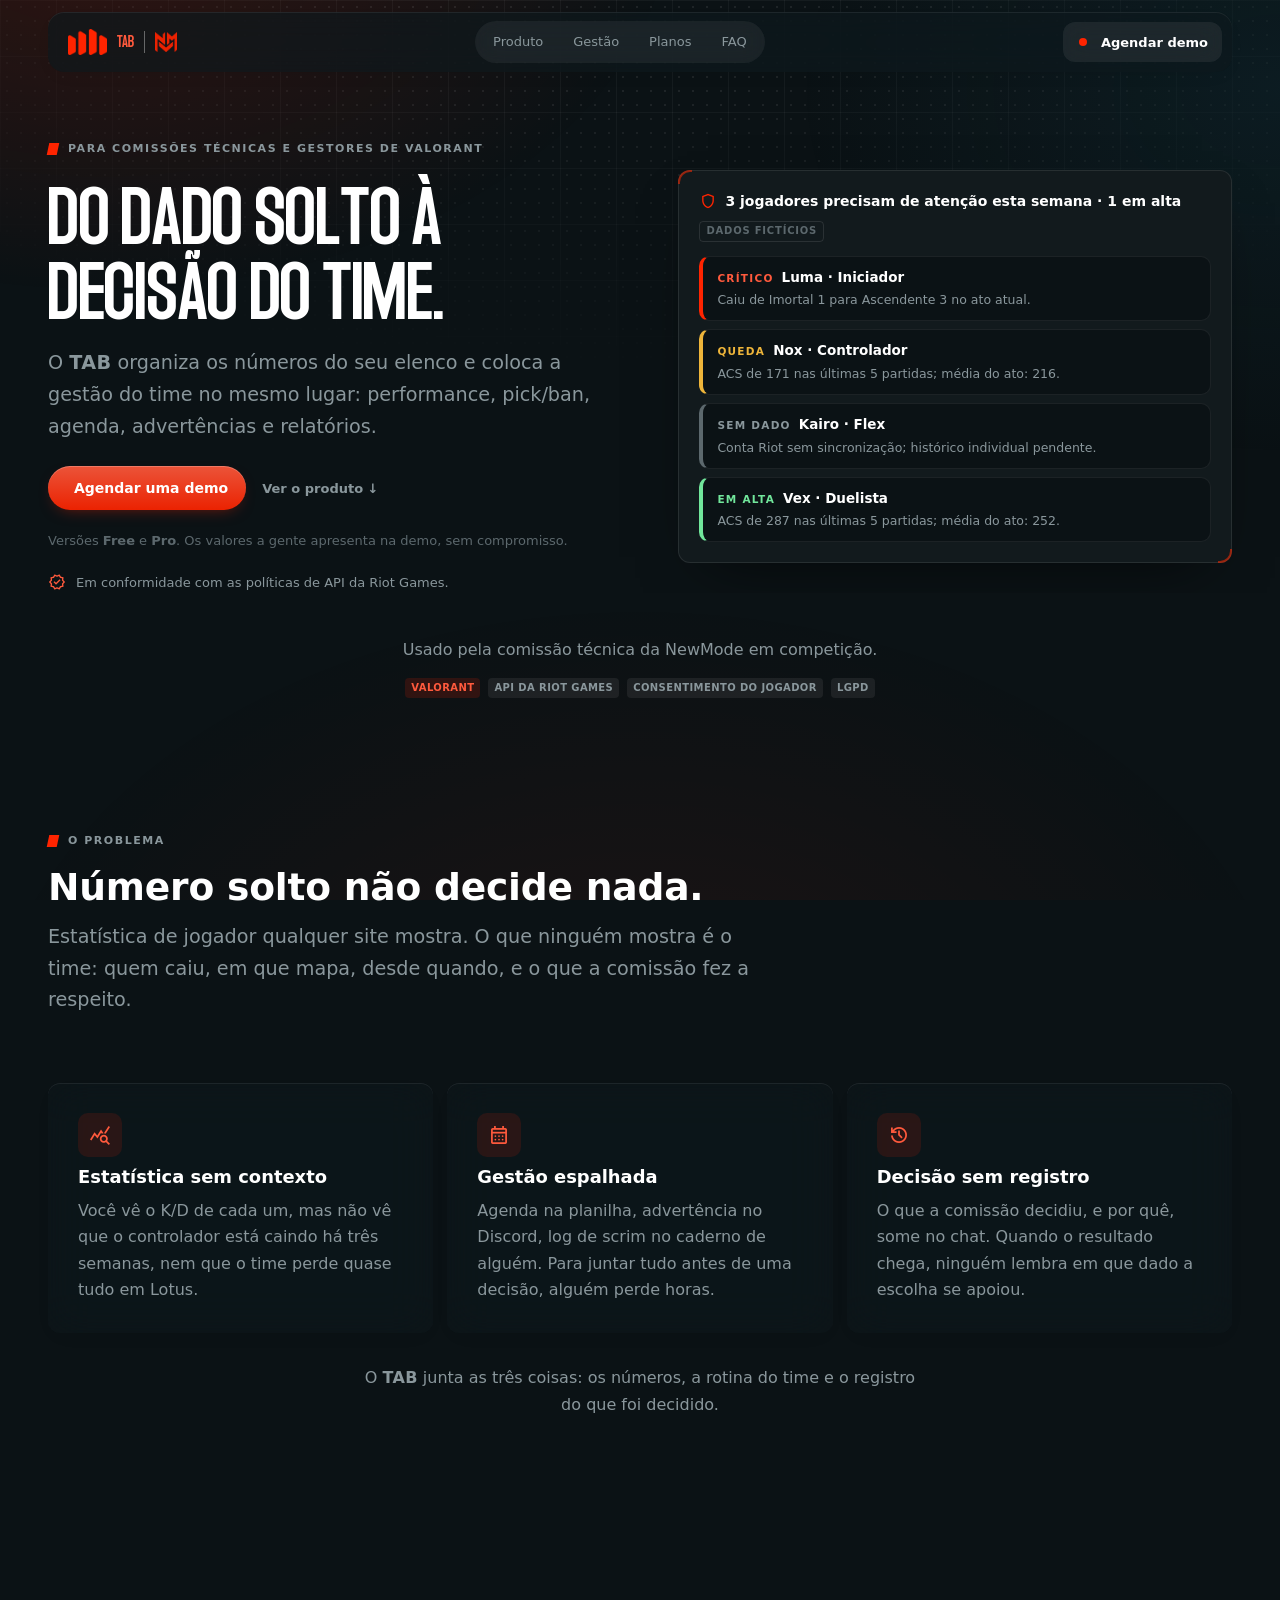
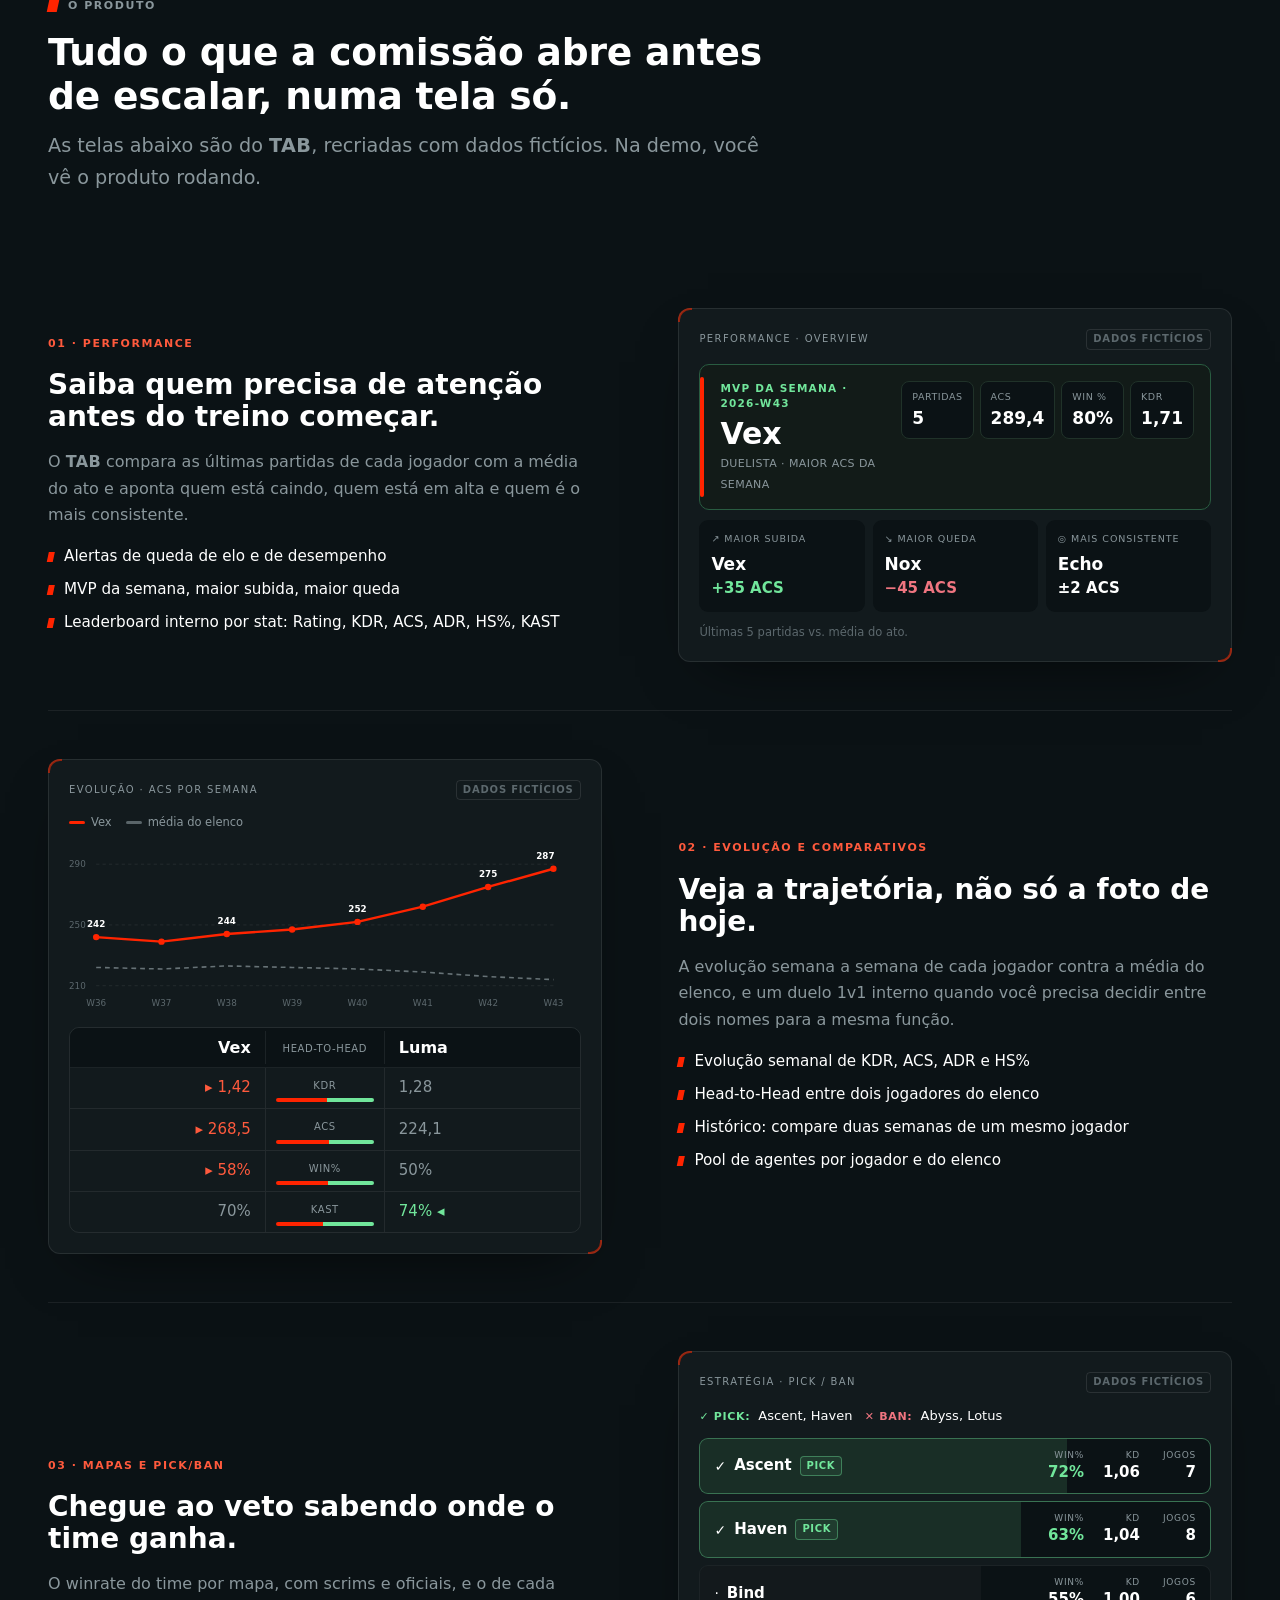
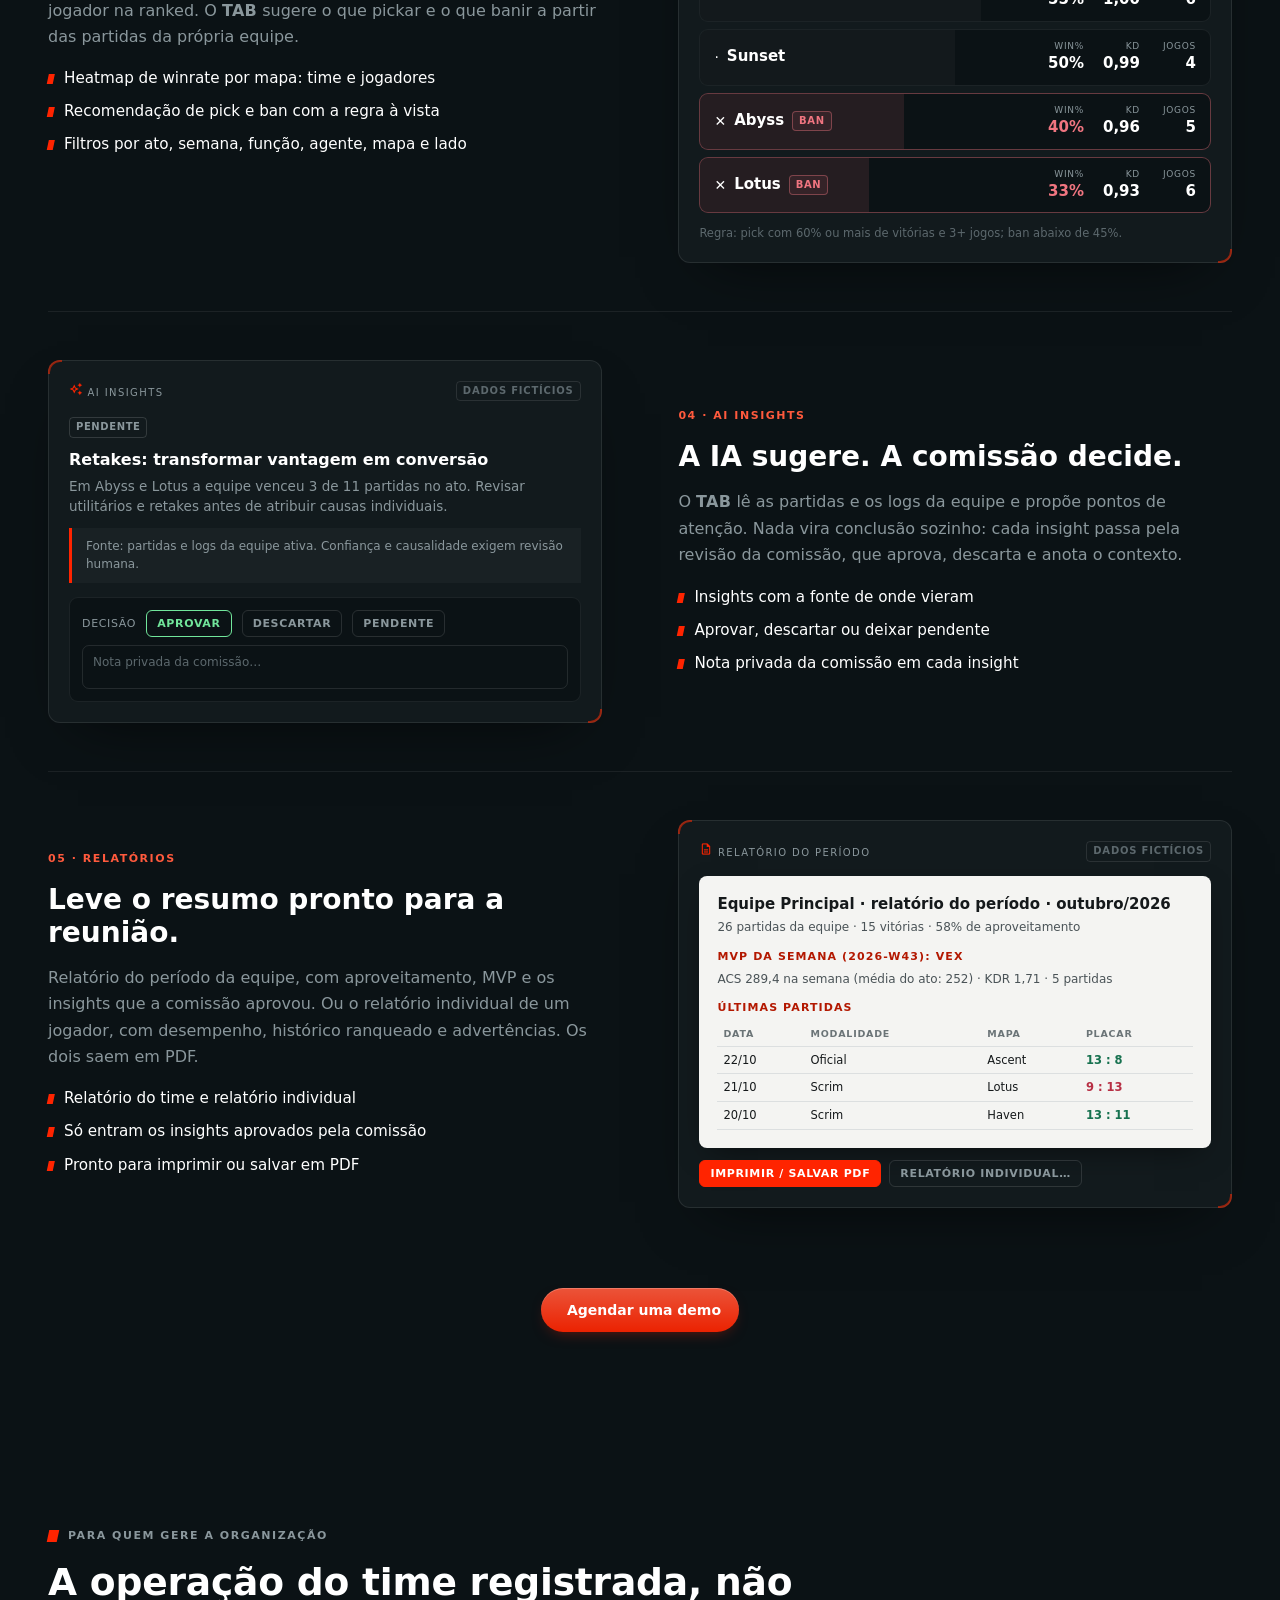
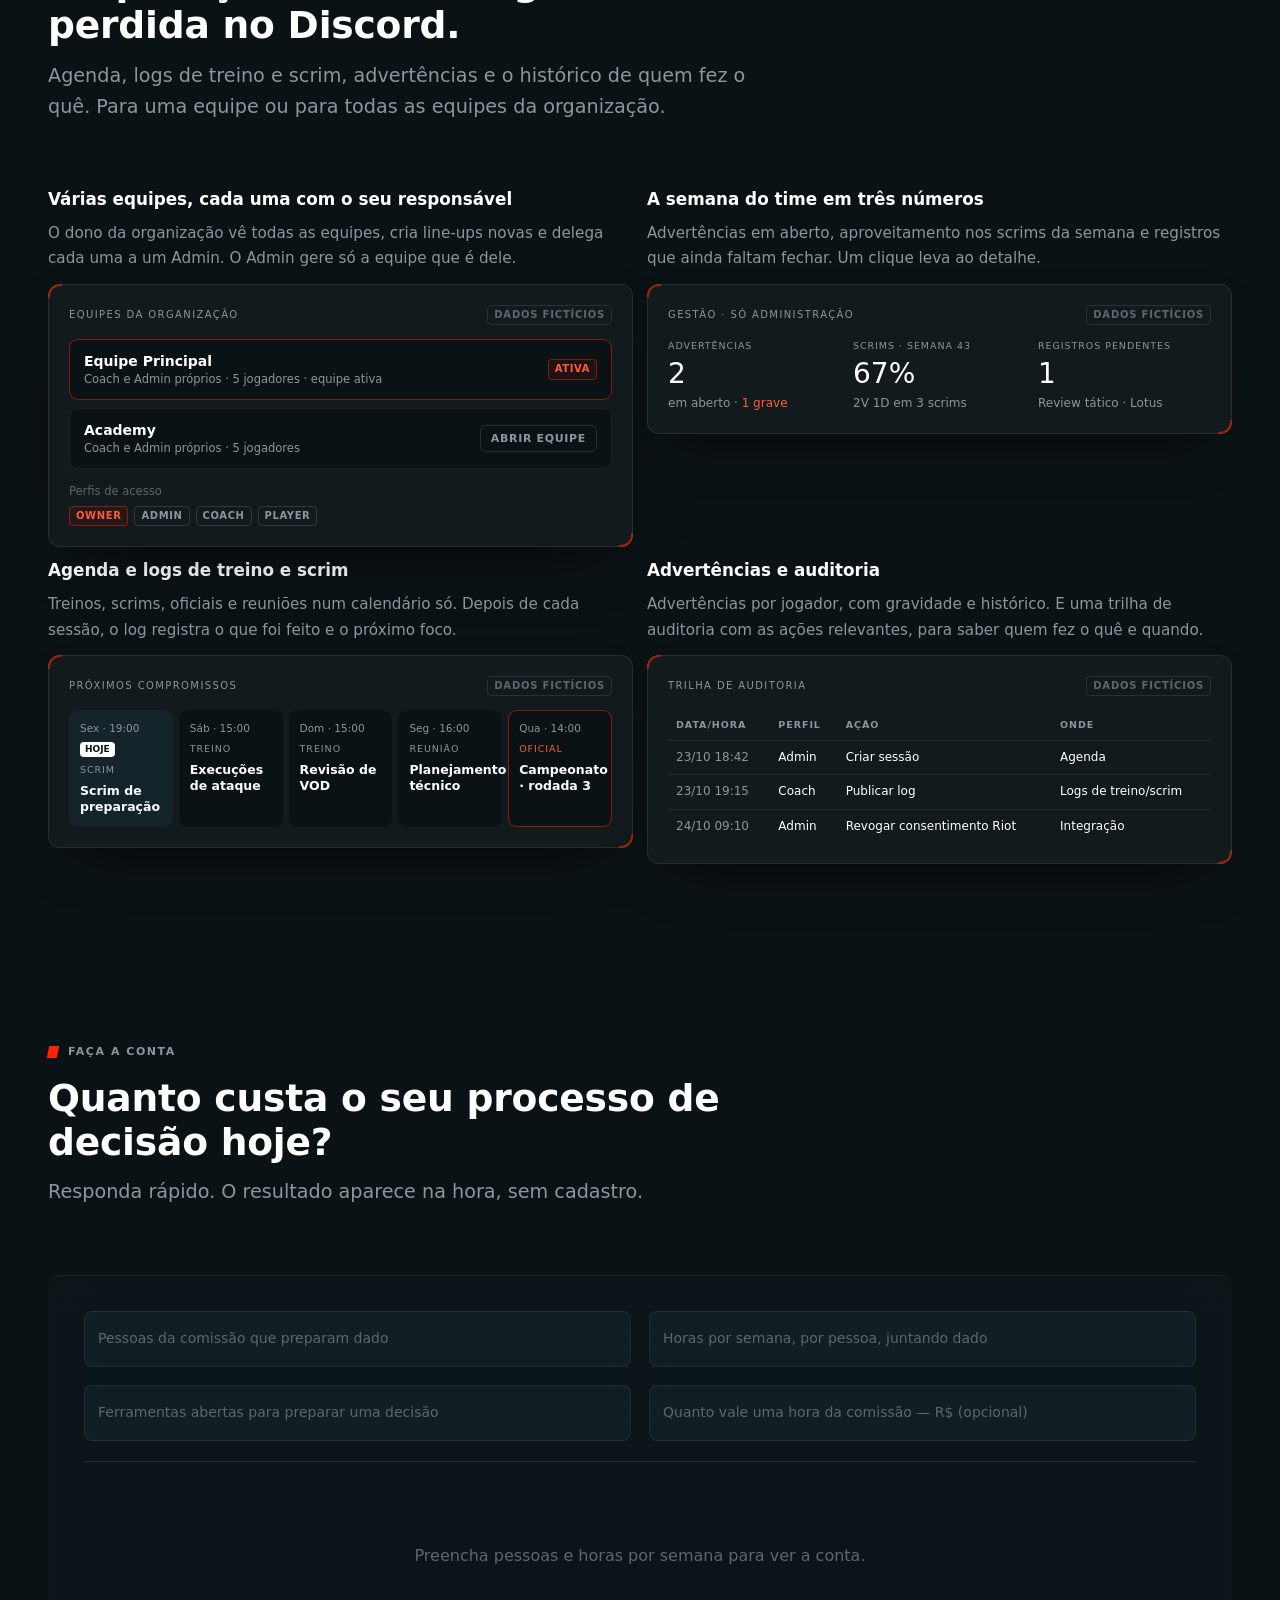
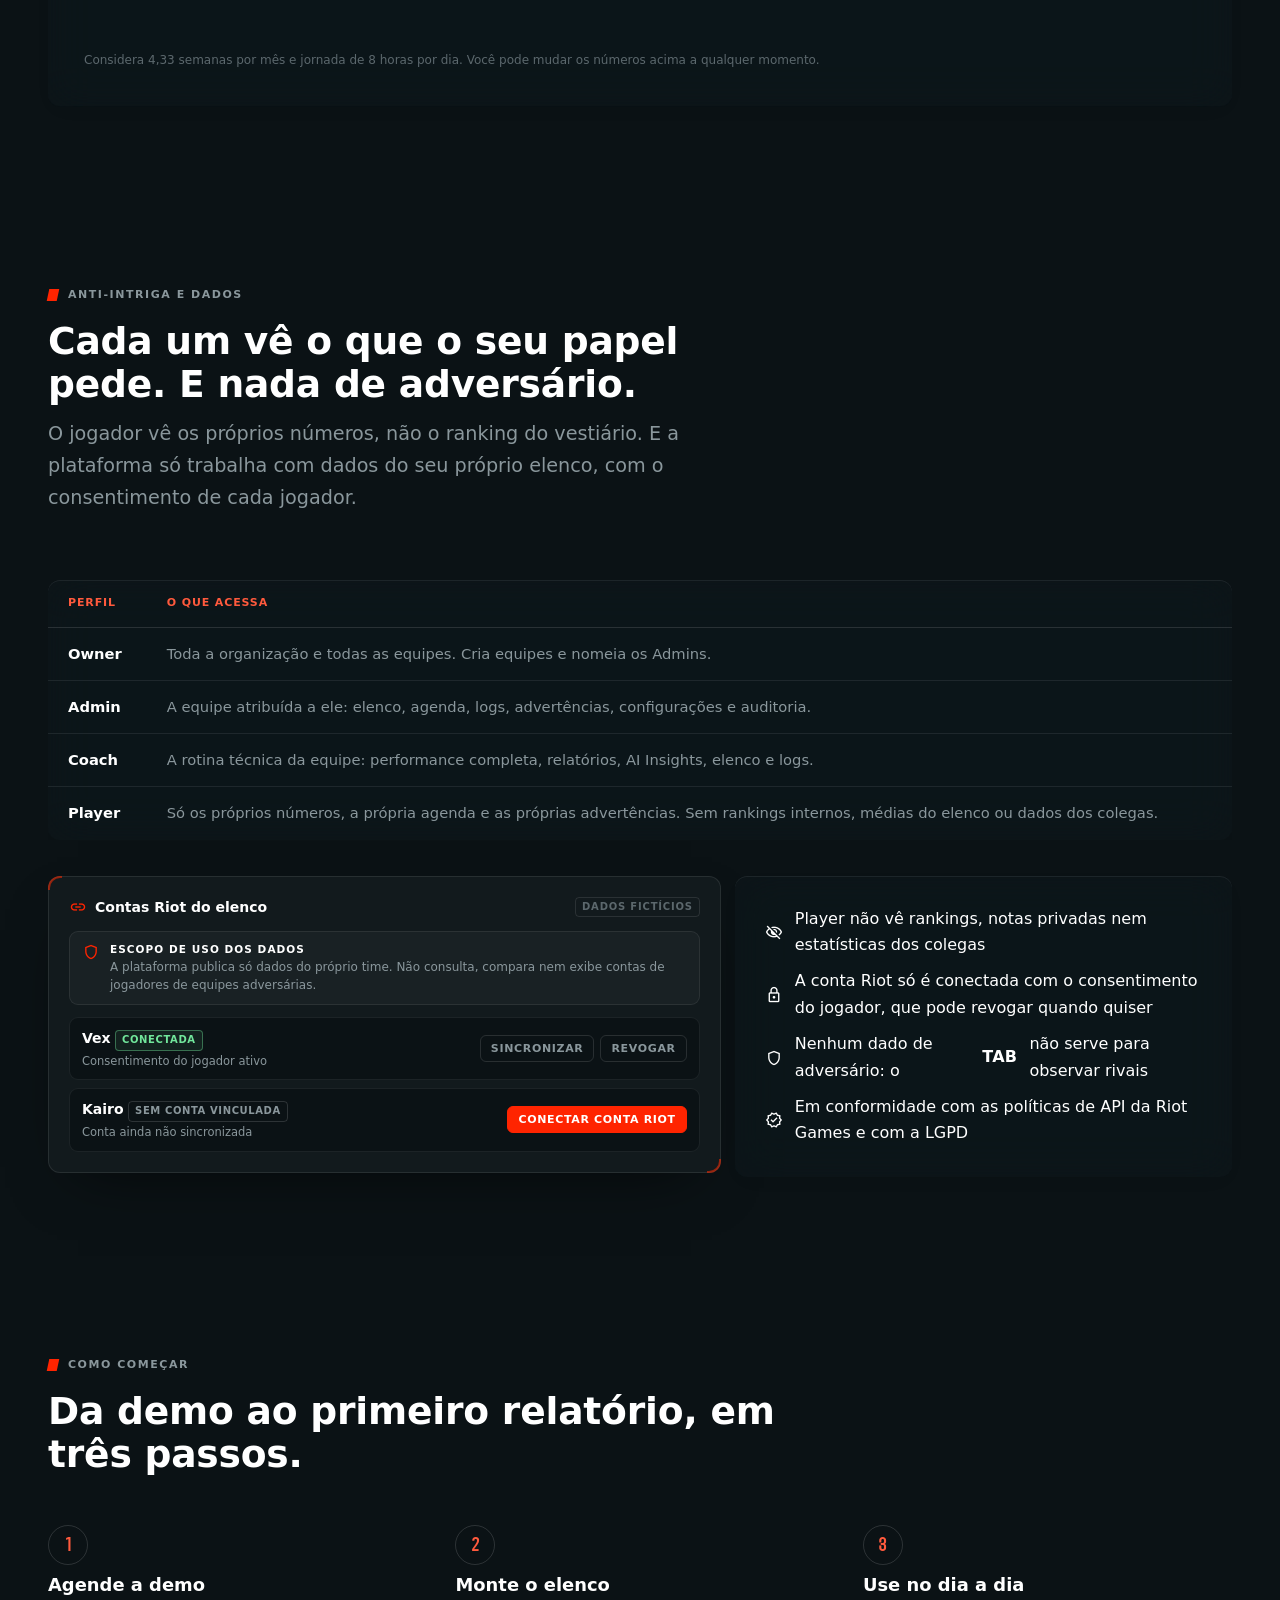
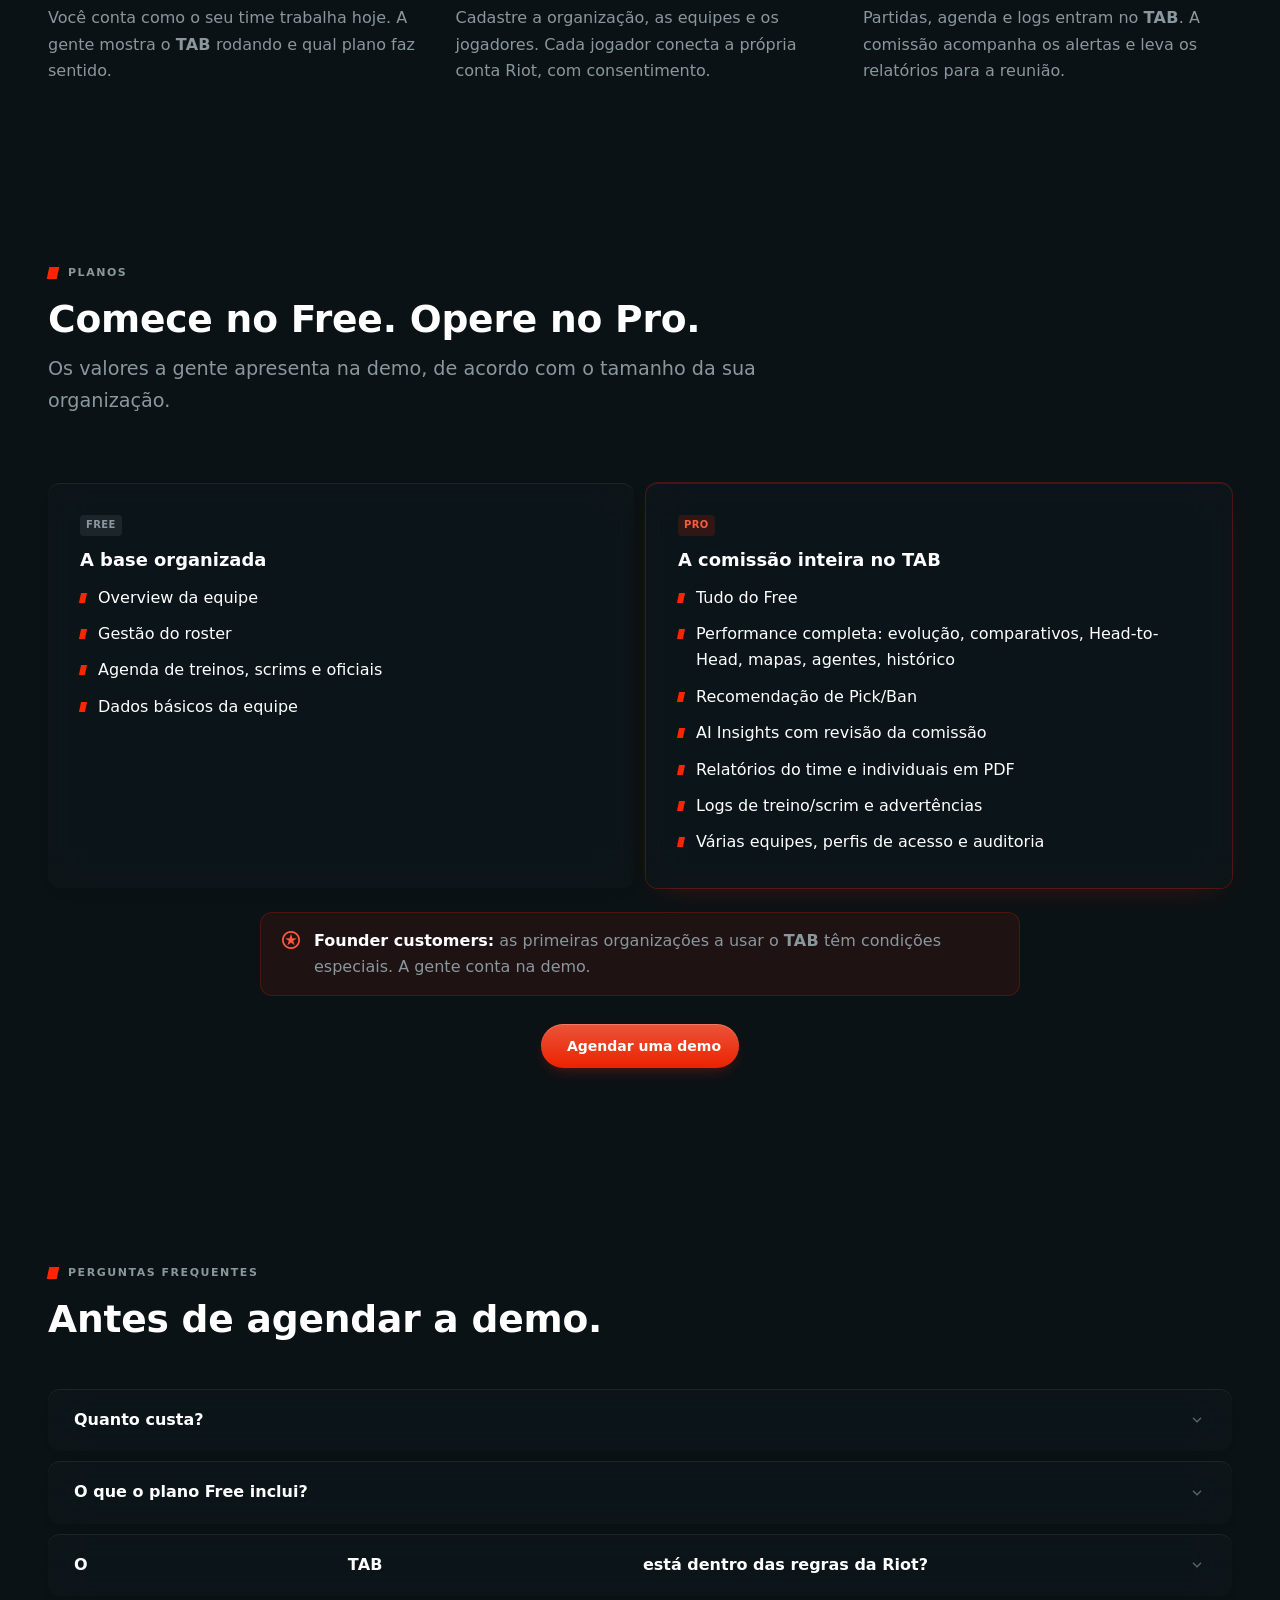
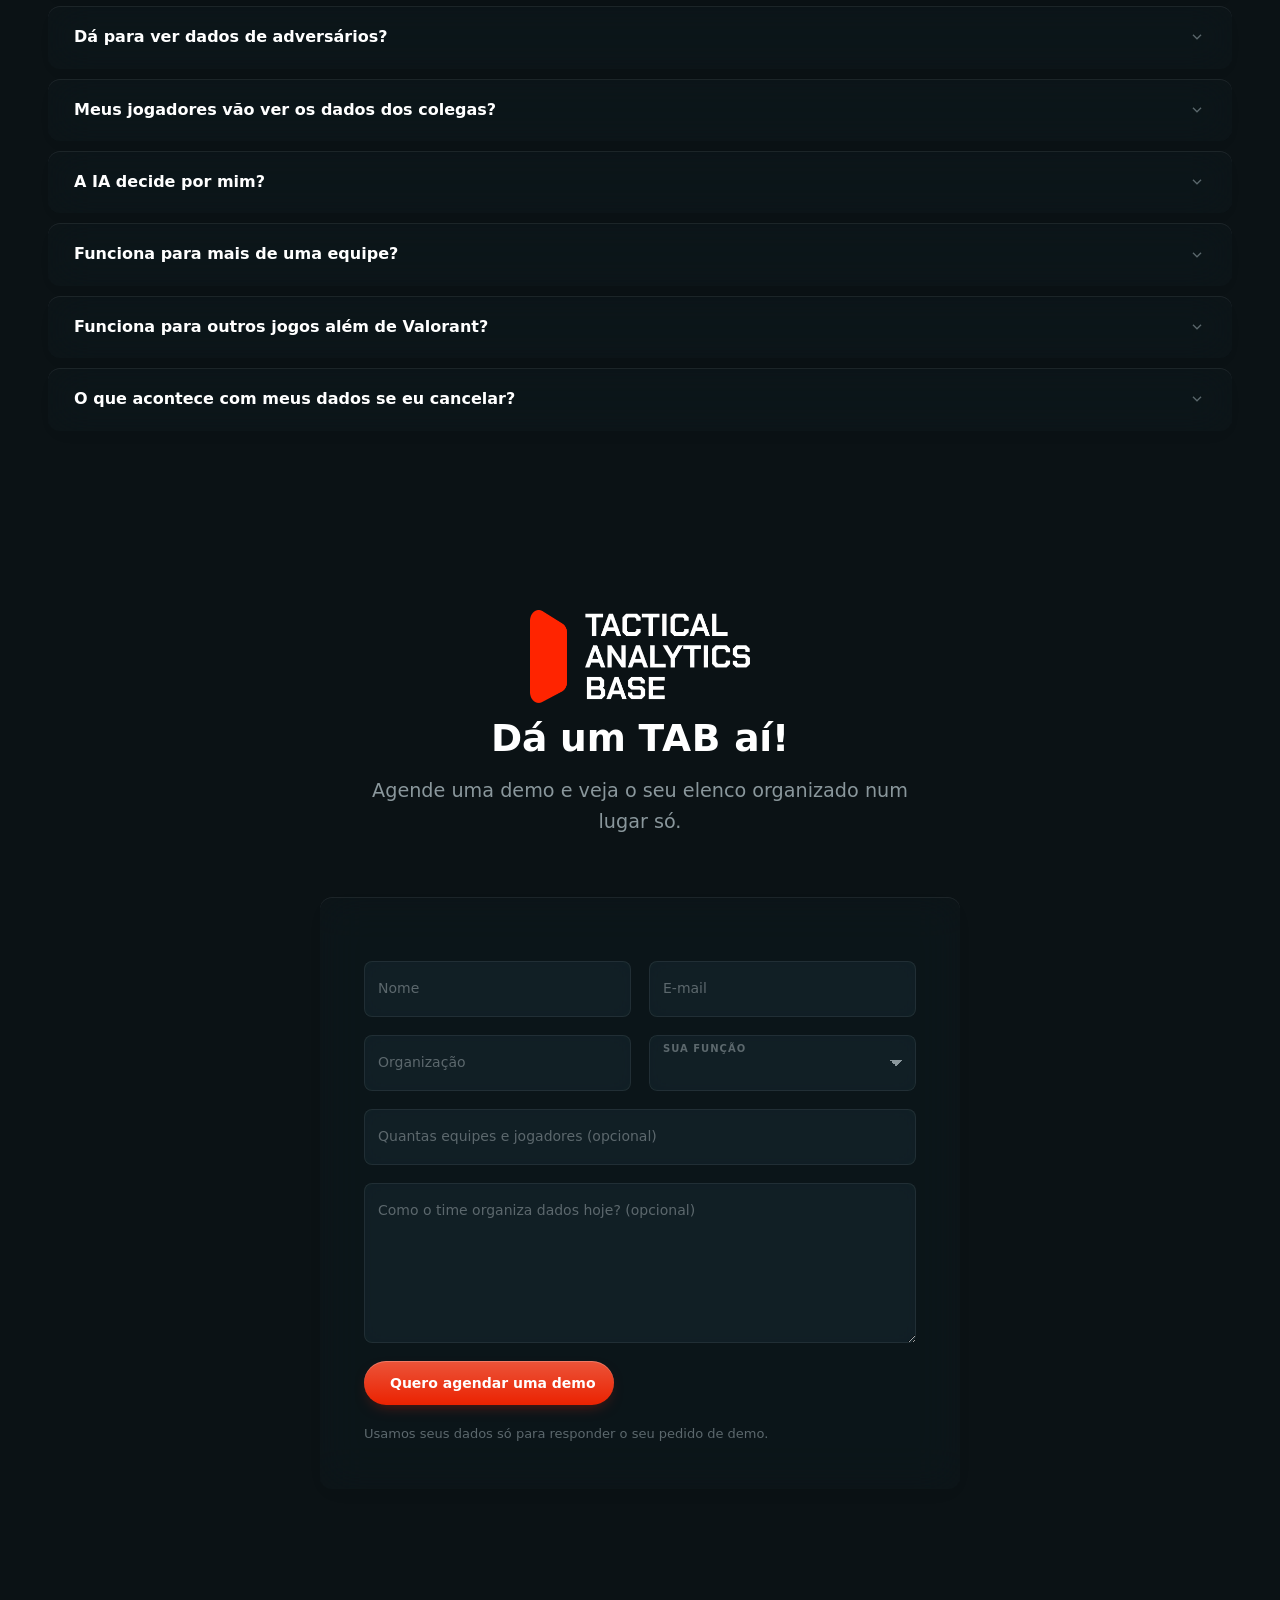
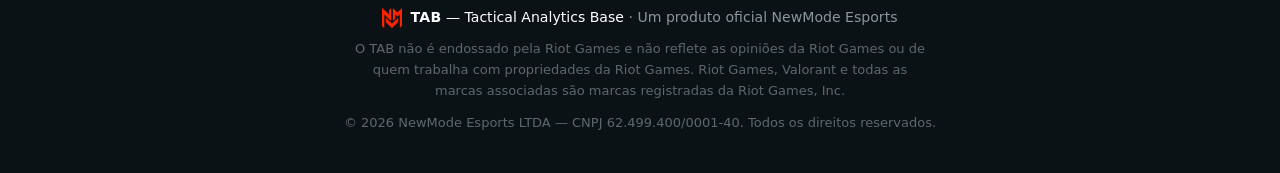
==== commit a8a56784: "LP v2: estrutura a partir do protótipo comercial, telas recriadas e Formspree Substitui a v1. Fluxo " ====
--- a/index.html
+++ b/index.html
@@ -4,28 +4,29 @@
 <meta charset="utf-8">
 <meta name="viewport" content="width=device-width, initial-scale=1">
 <title>TAB | Analytics e gestão de elenco para times de Valorant</title>
-<meta name="description" content="Cruze desempenho tático, estado mental e gestão do elenco num só lugar. Agende uma conversa sobre o TAB para o seu time de Valorant.">
+<meta name="description" content="O TAB organiza os dados do seu elenco de Valorant e coloca a gestão do time no mesmo lugar: performance, pick/ban, agenda, advertências e relatórios. Agende uma demo.">
 <meta name="theme-color" content="#0b1215">
-<meta property="og:title" content="TAB | Analytics e gestão de elenco para times de Valorant">
-<meta property="og:description" content="Sua comissão técnica abre cinco ferramentas para tomar uma decisão. O TAB abre uma.">
+<meta property="og:title" content="TAB | Do dado solto à decisão do time">
+<meta property="og:description" content="Performance, pick/ban, agenda, advertências e relatórios do seu elenco de Valorant, num lugar só. Agende uma demo.">
 <meta property="og:type" content="website">
-<meta property="og:image" content="assets/img/tab/tab-og.png">
+<meta property="og:image" content="https://tabgg.com/assets/img/tab/tab-og.png">
 <meta property="og:url" content="https://tabgg.com/">
 <link rel="canonical" href="https://tabgg.com/">
 <link rel="icon" type="image/png" href="assets/img/logo/nm-icon.png">
 <link rel="preconnect" href="https://fonts.googleapis.com">
 <link rel="preconnect" href="https://fonts.gstatic.com" crossorigin>
-<link href="https://fonts.googleapis.com/css2?family=Material+Symbols+Outlined:opsz,wght,FILL,GRAD@24,400,0,0&icon_names=arrow_forward,bar_chart,bolt,check,close,expand_more,forum,groups,help,lock,psychology,schedule,verified&display=block" rel="stylesheet">
+<!-- ICONS: manter em ordem alfabética e em sincronia com os ícones usados na página -->
+<link href="https://fonts.googleapis.com/css2?family=Material+Symbols+Outlined:opsz,wght,FILL,GRAD@24,400,0,0&icon_names=arrow_forward,auto_awesome,calendar_month,check_circle,description,expand_more,history,link,lock,query_stats,shield,stars,verified,visibility_off&display=block" rel="stylesheet">
 <link rel="stylesheet" href="assets/css/site.css">
+<link rel="stylesheet" href="assets/css/tab.css">
 </head>
 <body class="lp-page">
 <a class="skip-link" href="#main">Pular para o conteúdo</a>
 
-<!-- Landing page dedicada (1 objetivo: agendar uma conversa). Sem o menu das outras páginas, de propósito —
-     cada link a mais é uma saída que compete com o formulário lá embaixo. Estrutura e copy seguem
-     "TAB — Estrutura e Copy da Landing Page" (NEWMODE/Documentos/TAB), com os ajustes pedidos em
-     3/out: sem logo de fundo no hero, selo de conformidade com a API da Riot, oferta Free/Pro sem
-     valor público (convite pra conversa), domínio tabgg.com. -->
+<!-- Landing page do TAB (v2, nov/2026). Um objetivo só: agendar uma demo.
+     Base de conteúdo: o protótipo comercial tab-commercial.html (NEWMODE/Documentos/TAB) — a página
+     só fala do que existe nele. Fluxo: coach (usuário, influencia) → dono/gestor (decide e paga).
+     Telas recriadas em HTML com dados fictícios (nicks do protótipo), nunca dado real de jogador. -->
 <header class="site-header">
   <div class="bar glass-panel">
     <a class="lp-brand" href="#top" aria-label="NewMode TAB — topo da página">
@@ -36,12 +37,13 @@
     </a>
     <nav class="lp-nav-anchors" aria-label="Seções da página">
       <div class="tabs">
-        <a href="#problema">Problema</a>
-        <a href="#como-funciona">Como funciona</a>
-        <a href="#seguranca">Segurança</a>
+        <a href="#produto">Produto</a>
+        <a href="#gestao">Gestão</a>
+        <a href="#planos">Planos</a>
+        <a href="#faq">FAQ</a>
       </div>
     </nav>
-    <a class="btn btn-sm" href="#form">Agendar conversa</a>
+    <a class="btn btn-sm" href="#form">Agendar demo</a>
   </div>
 </header>
 
@@ -53,32 +55,29 @@
   <div class="wrap">
     <div class="split">
       <div class="copy">
-        <p class="section-title">Para comissões técnicas</p>
-        <h1>Sua comissão técnica abre cinco ferramentas para tomar uma decisão. O TAB abre uma.</h1>
-        <p class="lead">Visão de cinco ferramentas em um único lugar.</p>
+        <p class="section-title">Para comissões técnicas e gestores de Valorant</p>
+        <h1>Do dado solto à decisão do time.</h1>
+        <p class="lead">O <span class="tab-mark">TAB</span> organiza os números do seu elenco e coloca a gestão do time no mesmo lugar: performance, pick/ban, agenda, advertências e relatórios.</p>
         <div class="lp-hero-actions">
-          <a class="btn-glass" href="#form">Agendar uma conversa <span class="icon" aria-hidden="true">arrow_forward</span></a>
-          <a class="lp-hero-more" href="#como-funciona">Ver como funciona ↓</a>
-        </div>
-        <p class="lp-microcopy">O <span class="tab-mark">TAB</span> tem versão <b>Free</b> e versão <b>Pro</b> — os valores a gente mostra numa conversa, sem compromisso.</p>
-        <p class="lp-trust"><span class="icon" aria-hidden="true">bolt</span>Construído dentro de uma organização, com elenco real, por quem opera elenco.</p>
-        <p class="lp-trust lp-trust--badge"><span class="icon" aria-hidden="true">verified</span>Em conformidade com as políticas de API da Riot Games para dados de partida.</p>
-      </div>
-      <div class="lp-mock-wrap reveal">
-        <div class="lp-mock card">
-          <div class="lp-mock-top">
-            <span>Overview · Alertas da semana</span>
-            <span class="tag">Exemplo ilustrativo</span>
-          </div>
-          <div class="lp-mock-kpis">
-            <div class="lp-mock-kpi"><span>Vitória no ataque</span><div class="lp-mock-bar"><i style="width:64%"></i></div></div>
-            <div class="lp-mock-kpi"><span>Vitória na defesa</span><div class="lp-mock-bar"><i style="width:51%"></i></div></div>
-            <div class="lp-mock-kpi"><span>Decididos no retake</span><div class="lp-mock-bar"><i style="width:73%"></i></div></div>
-          </div>
-          <div class="lp-mock-rounds" aria-hidden="true">
-            <i class="win" style="height:70%"></i><i class="loss" style="height:35%"></i><i class="win" style="height:85%"></i><i class="win" style="height:50%"></i><i class="loss" style="height:60%"></i><i class="win" style="height:40%"></i><i class="loss" style="height:75%"></i><i class="win" style="height:55%"></i><i class="win" style="height:90%"></i><i class="loss" style="height:30%"></i><i class="win" style="height:65%"></i><i class="win" style="height:45%"></i>
-          </div>
-          <p class="lp-mock-caption">Pré-visualização ilustrativa — não representa dados reais de nenhum time. <!-- Troque por print real da tela Overview assim que o print estiver aprovado (ver nota na seção "produto por dentro" mais abaixo). --></p>
+          <a class="btn-glass" href="#form">Agendar uma demo <span class="icon" aria-hidden="true">arrow_forward</span></a>
+          <a class="lp-hero-more" href="#produto">Ver o produto ↓</a>
+        </div>
+        <p class="lp-microcopy">Versões <b>Free</b> e <b>Pro</b>. Os valores a gente apresenta na demo, sem compromisso.</p>
+        <p class="lp-trust lp-trust--badge"><span class="icon" aria-hidden="true">verified</span>Em conformidade com as políticas de API da Riot Games.</p>
+      </div>
+
+      <div class="reveal">
+        <div class="app" role="img" aria-label="Tela de alertas do TAB com dados fictícios: 3 jogadores precisam de atenção esta semana e 1 está em alta">
+          <div class="app-head">
+            <p class="app-title"><span class="icon" aria-hidden="true">shield</span>3 jogadores precisam de atenção esta semana · 1 em alta</p>
+            <span class="app-fake">Dados fictícios</span>
+          </div>
+          <div class="app-alerts">
+            <div class="app-alert app-alert--crit"><strong><span>CRÍTICO</span>Luma · Iniciador</strong><p>Caiu de Imortal 1 para Ascendente 3 no ato atual.</p></div>
+            <div class="app-alert app-alert--warn"><strong><span>QUEDA</span>Nox · Controlador</strong><p>ACS de 171 nas últimas 5 partidas; média do ato: 216.</p></div>
+            <div class="app-alert app-alert--none"><strong><span>SEM DADO</span>Kairo · Flex</strong><p>Conta Riot sem sincronização; histórico individual pendente.</p></div>
+            <div class="app-alert app-alert--up"><strong><span>EM ALTA</span>Vex · Duelista</strong><p>ACS de 287 nas últimas 5 partidas; média do ato: 252.</p></div>
+          </div>
         </div>
       </div>
     </div>
@@ -87,61 +86,313 @@
 
 <section class="lp-proof">
   <div class="wrap reveal">
-    <p>Testado em competição real, não em laboratório.</p>
+    <p>Usado pela comissão técnica da NewMode em competição.</p>
     <div class="tags">
       <span class="tag tag--brand">Valorant</span>
-      <span class="tag">Tier 3 · Brasil</span>
-      <span class="tag">Comissão técnica NewMode</span>
-    </div>
-  </div>
-</section>
-
-<!-- ============================== 2. O PROBLEMA, COM TAMANHO ============================== -->
+      <span class="tag">API da Riot Games</span>
+      <span class="tag">Consentimento do jogador</span>
+      <span class="tag">LGPD</span>
+    </div>
+  </div>
+</section>
+
+<!-- ============================== 2. PROBLEMA ============================== -->
 <section class="section" id="problema">
   <div class="wrap">
     <div class="section-head reveal">
       <p class="section-title">O problema</p>
-      <h2>O problema não é falta de dado. É dado em cinco lugares.</h2>
-    </div>
-
-    <blockquote class="card lp-scene reveal">
-      <p>Terça, 22h40. O time perdeu o scrim por três rounds. Você abre o tracker para ver o desempenho, a planilha para ver quem treinou, o VOD para achar o erro, o chat para lembrar quem avisou que não dormiu, e as anotações do psicólogo, se ele puder compartilhar. Uma hora depois, você tem cinco abas abertas e uma suspeita. Amanhã você vai escalar com base nela.</p>
-    </blockquote>
-
-    <div class="grid lp-costs">
+      <h2>Número solto não decide nada.</h2>
+      <p class="lead">Estatística de jogador qualquer site mostra. O que ninguém mostra é o time: quem caiu, em que mapa, desde quando, e o que a comissão fez a respeito.</p>
+    </div>
+    <div class="grid prob-grid">
       <article class="card reveal">
-        <div class="lp-benefit-icon"><span class="icon" aria-hidden="true">schedule</span></div>
-        <h3>Horas montando, não decidindo</h3>
-        <p>Antes de cada decisão, alguém junta dado de lugares que não conversam. Essas horas saem da preparação, que é onde o time ganha.</p>
+        <div class="lp-benefit-icon"><span class="icon" aria-hidden="true">query_stats</span></div>
+        <h3>Estatística sem contexto</h3>
+        <p>Você vê o K/D de cada um, mas não vê que o controlador está caindo há três semanas, nem que o time perde quase tudo em Lotus.</p>
       </article>
       <article class="card reveal">
-        <div class="lp-benefit-icon"><span class="icon" aria-hidden="true">help</span></div>
-        <h3>Palpite com cara de análise</h3>
-        <p>Você sente que um jogador está mal, mas não consegue provar nem explicar o motivo. A escalação sai do instinto, e o instinto fica sem defesa na reunião.</p>
+        <div class="lp-benefit-icon"><span class="icon" aria-hidden="true">calendar_month</span></div>
+        <h3>Gestão espalhada</h3>
+        <p>Agenda na planilha, advertência no Discord, log de scrim no caderno de alguém. Para juntar tudo antes de uma decisão, alguém perde horas.</p>
       </article>
       <article class="card reveal">
-        <div class="lp-benefit-icon"><span class="icon" aria-hidden="true">groups</span></div>
-        <h3>O sinal chega tarde</h3>
-        <p>Sono ruim, humor em queda e fadiga aparecem no resultado antes de aparecerem na conversa. Quando o coach percebe, o prejuízo já está no placar.</p>
-      </article>
-      <article class="card reveal">
-        <div class="lp-benefit-icon"><span class="icon" aria-hidden="true">forum</span></div>
-        <h3>Informação que vira intriga</h3>
-        <p>Dado solto circula do jeito errado: ranking vazado, advertência comentada, comparação sem contexto. Sem controle de quem vê o quê, a ferramenta vira munição.</p>
-      </article>
-    </div>
-
-    <p class="lp-section-close reveal">Se você reconheceu pelo menos dois desses custos, o próximo bloco mostra o tamanho deles no seu time.</p>
-  </div>
-</section>
-
-<!-- ============================== 3. CALCULADORA ============================== -->
+        <div class="lp-benefit-icon"><span class="icon" aria-hidden="true">history</span></div>
+        <h3>Decisão sem registro</h3>
+        <p>O que a comissão decidiu, e por quê, some no chat. Quando o resultado chega, ninguém lembra em que dado a escolha se apoiou.</p>
+      </article>
+    </div>
+    <p class="lp-section-close reveal">O <span class="tab-mark">TAB</span> junta as três coisas: os números, a rotina do time e o registro do que foi decidido.</p>
+  </div>
+</section>
+
+<!-- ============================== 3. PRODUTO (para o coach) ============================== -->
+<section class="section" id="produto">
+  <div class="wrap">
+    <div class="section-head reveal">
+      <p class="section-title">O produto</p>
+      <h2>Tudo o que a comissão abre antes de escalar, numa tela só.</h2>
+      <p class="lead">As telas abaixo são do <span class="tab-mark">TAB</span>, recriadas com dados fictícios. Na demo, você vê o produto rodando.</p>
+    </div>
+
+    <!-- 3a. Quem precisa de atenção / MVP -->
+    <div class="feature">
+      <div class="split">
+        <div class="copy reveal">
+          <span class="feature-n">01 · Performance</span>
+          <h3>Saiba quem precisa de atenção antes do treino começar.</h3>
+          <p>O <span class="tab-mark">TAB</span> compara as últimas partidas de cada jogador com a média do ato e aponta quem está caindo, quem está em alta e quem é o mais consistente.</p>
+          <ul class="feature-list">
+            <li><span class="blk"></span>Alertas de queda de elo e de desempenho</li>
+            <li><span class="blk"></span>MVP da semana, maior subida, maior queda</li>
+            <li><span class="blk"></span>Leaderboard interno por stat: Rating, KDR, ACS, ADR, HS%, KAST</li>
+          </ul>
+        </div>
+        <div class="reveal">
+          <div class="app" role="img" aria-label="Painel de performance com dados fictícios: MVP da semana Vex, com 5 partidas, ACS 289,4, 80% de vitórias e KDR 1,71">
+            <div class="app-head"><span class="app-kicker">Performance · Overview</span><span class="app-fake">Dados fictícios</span></div>
+            <div class="app-mvp">
+              <div class="app-mvp-id"><small>MVP DA SEMANA · 2026-W43</small><b>Vex</b><span>DUELISTA · MAIOR ACS DA SEMANA</span></div>
+              <div class="app-metrics">
+                <div class="app-metric"><span>PARTIDAS</span><b>5</b></div>
+                <div class="app-metric"><span>ACS</span><b>289,4</b></div>
+                <div class="app-metric"><span>WIN %</span><b>80%</b></div>
+                <div class="app-metric"><span>KDR</span><b>1,71</b></div>
+              </div>
+            </div>
+            <div class="app-highlights">
+              <div class="app-hl"><small>↗ MAIOR SUBIDA</small><b>Vex</b><strong class="pos">+35 ACS</strong></div>
+              <div class="app-hl"><small>↘ MAIOR QUEDA</small><b>Nox</b><strong class="neg">−45 ACS</strong></div>
+              <div class="app-hl"><small>◎ MAIS CONSISTENTE</small><b>Echo</b><strong>±2 ACS</strong></div>
+            </div>
+            <p class="app-note">Últimas 5 partidas vs. média do ato.</p>
+          </div>
+        </div>
+      </div>
+    </div>
+
+    <!-- 3b. Evolução + Head-to-Head -->
+    <div class="feature">
+      <div class="split split--rev">
+        <div class="copy reveal">
+          <span class="feature-n">02 · Evolução e comparativos</span>
+          <h3>Veja a trajetória, não só a foto de hoje.</h3>
+          <p>A evolução semana a semana de cada jogador contra a média do elenco, e um duelo 1v1 interno quando você precisa decidir entre dois nomes para a mesma função.</p>
+          <ul class="feature-list">
+            <li><span class="blk"></span>Evolução semanal de KDR, ACS, ADR e HS%</li>
+            <li><span class="blk"></span>Head-to-Head entre dois jogadores do elenco</li>
+            <li><span class="blk"></span>Histórico: compare duas semanas de um mesmo jogador</li>
+            <li><span class="blk"></span>Pool de agentes por jogador e do elenco</li>
+          </ul>
+        </div>
+        <div class="reveal">
+          <div class="app" role="img" aria-label="Gráfico de evolução semanal com dados fictícios: o ACS de Vex sobe de 242 para 287 entre as semanas 36 e 43, acima da média do elenco. Abaixo, comparação Head-to-Head entre Vex e Luma">
+            <div class="app-head"><span class="app-kicker">Evolução · ACS por semana</span><span class="app-fake">Dados fictícios</span></div>
+            <div class="app-legend"><span><i style="background:var(--brand)"></i>Vex</span><span><i style="background:var(--muted);opacity:.6"></i>média do elenco</span></div>
+            <svg class="app-chart" viewBox="0 0 640 220" aria-hidden="true">
+              <line class="grid-line" x1="34" x2="606" y1="34" y2="34"/><text class="axis" x="0" y="38">290</text>
+              <line class="grid-line" x1="34" x2="606" y1="110" y2="110"/><text class="axis" x="0" y="114">250</text>
+              <line class="grid-line" x1="34" x2="606" y1="186" y2="186"/><text class="axis" x="0" y="190">210</text>
+              <polyline class="team" points="34,163.2 115.7,165.1 197.4,161.3 279.1,163.2 360.9,165.1 442.6,168.9 524.3,174.6 606,178.4"/>
+              <polyline class="player" points="34,125.2 115.7,130.9 197.4,121.4 279.1,115.7 360.9,106.2 442.6,87.2 524.3,62.5 606,39.7"/>
+              <circle cx="34" cy="125.2" r="4"/><circle cx="115.7" cy="130.9" r="4"/><circle cx="197.4" cy="121.4" r="4"/><circle cx="279.1" cy="115.7" r="4"/><circle cx="360.9" cy="106.2" r="4"/><circle cx="442.6" cy="87.2" r="4"/><circle cx="524.3" cy="62.5" r="4"/><circle cx="606" cy="39.7" r="4"/>
+              <text class="pt" x="34" y="113">242</text><text class="pt" x="197.4" y="109">244</text><text class="pt" x="360.9" y="94">252</text><text class="pt" x="524.3" y="50">275</text><text class="pt" x="596" y="27">287</text>
+              <text class="axis" x="34" y="212" text-anchor="middle">W36</text><text class="axis" x="115.7" y="212" text-anchor="middle">W37</text><text class="axis" x="197.4" y="212" text-anchor="middle">W38</text><text class="axis" x="279.1" y="212" text-anchor="middle">W39</text><text class="axis" x="360.9" y="212" text-anchor="middle">W40</text><text class="axis" x="442.6" y="212" text-anchor="middle">W41</text><text class="axis" x="524.3" y="212" text-anchor="middle">W42</text><text class="axis" x="606" y="212" text-anchor="middle">W43</text>
+            </svg>
+            <div class="app-h2h">
+              <div class="app-h2h-row head"><span>Vex</span><div class="app-h2h-stat"><small>HEAD-TO-HEAD</small></div><span>Luma</span></div>
+              <div class="app-h2h-row"><span class="a">▸ 1,42</span><div class="app-h2h-stat"><small>KDR</small><div class="app-h2h-bar"><i class="a" style="width:52.6%"></i><i class="b" style="width:47.4%"></i></div></div><span>1,28</span></div>
+              <div class="app-h2h-row"><span class="a">▸ 268,5</span><div class="app-h2h-stat"><small>ACS</small><div class="app-h2h-bar"><i class="a" style="width:54.5%"></i><i class="b" style="width:45.5%"></i></div></div><span>224,1</span></div>
+              <div class="app-h2h-row"><span class="a">▸ 58%</span><div class="app-h2h-stat"><small>WIN%</small><div class="app-h2h-bar"><i class="a" style="width:53.7%"></i><i class="b" style="width:46.3%"></i></div></div><span>50%</span></div>
+              <div class="app-h2h-row"><span>70%</span><div class="app-h2h-stat"><small>KAST</small><div class="app-h2h-bar"><i class="a" style="width:48.6%"></i><i class="b" style="width:51.4%"></i></div></div><span class="b">74% ◂</span></div>
+            </div>
+          </div>
+        </div>
+      </div>
+    </div>
+
+    <!-- 3c. Mapas + Pick/Ban -->
+    <div class="feature">
+      <div class="split">
+        <div class="copy reveal">
+          <span class="feature-n">03 · Mapas e Pick/Ban</span>
+          <h3>Chegue ao veto sabendo onde o time ganha.</h3>
+          <p>O winrate do time por mapa, com scrims e oficiais, e o de cada jogador na ranked. O <span class="tab-mark">TAB</span> sugere o que pickar e o que banir a partir das partidas da própria equipe.</p>
+          <ul class="feature-list">
+            <li><span class="blk"></span>Heatmap de winrate por mapa: time e jogadores</li>
+            <li><span class="blk"></span>Recomendação de pick e ban com a regra à vista</li>
+            <li><span class="blk"></span>Filtros por ato, semana, função, agente, mapa e lado</li>
+          </ul>
+        </div>
+        <div class="reveal">
+          <div class="app" role="img" aria-label="Recomendação de pick e ban com dados fictícios: pickar Ascent (72%) e Haven (63%), banir Abyss (40%) e Lotus (33%)">
+            <div class="app-head"><span class="app-kicker">Estratégia · Pick / Ban</span><span class="app-fake">Dados fictícios</span></div>
+            <p class="app-pb-sum"><b class="pos">✓ PICK:</b> Ascent, Haven &nbsp; <b class="neg">✕ BAN:</b> Abyss, Lotus</p>
+            <div class="app-pb">
+              <div class="app-pb-row pick"><i style="width:72%"></i><span class="app-pb-map">✓ <strong>Ascent</strong> <span class="app-badge app-badge--pos">Pick</span></span><span><small>WIN%</small><b>72%</b></span><span><small>KD</small><b>1,06</b></span><span><small>JOGOS</small><b>7</b></span></div>
+              <div class="app-pb-row pick"><i style="width:63%"></i><span class="app-pb-map">✓ <strong>Haven</strong> <span class="app-badge app-badge--pos">Pick</span></span><span><small>WIN%</small><b>63%</b></span><span><small>KD</small><b>1,04</b></span><span><small>JOGOS</small><b>8</b></span></div>
+              <div class="app-pb-row"><i style="width:55%"></i><span class="app-pb-map">· <strong>Bind</strong></span><span><small>WIN%</small><b>55%</b></span><span><small>KD</small><b>1,00</b></span><span><small>JOGOS</small><b>6</b></span></div>
+              <div class="app-pb-row"><i style="width:50%"></i><span class="app-pb-map">· <strong>Sunset</strong></span><span><small>WIN%</small><b>50%</b></span><span><small>KD</small><b>0,99</b></span><span><small>JOGOS</small><b>4</b></span></div>
+              <div class="app-pb-row ban"><i style="width:40%"></i><span class="app-pb-map">✕ <strong>Abyss</strong> <span class="app-badge app-badge--neg">Ban</span></span><span><small>WIN%</small><b>40%</b></span><span><small>KD</small><b>0,96</b></span><span><small>JOGOS</small><b>5</b></span></div>
+              <div class="app-pb-row ban"><i style="width:33%"></i><span class="app-pb-map">✕ <strong>Lotus</strong> <span class="app-badge app-badge--neg">Ban</span></span><span><small>WIN%</small><b>33%</b></span><span><small>KD</small><b>0,93</b></span><span><small>JOGOS</small><b>6</b></span></div>
+            </div>
+            <p class="app-note">Regra: pick com 60% ou mais de vitórias e 3+ jogos; ban abaixo de 45%.</p>
+          </div>
+        </div>
+      </div>
+    </div>
+
+    <!-- 3d. AI Insights -->
+    <div class="feature">
+      <div class="split split--rev">
+        <div class="copy reveal">
+          <span class="feature-n">04 · AI Insights</span>
+          <h3>A IA sugere. A comissão decide.</h3>
+          <p>O <span class="tab-mark">TAB</span> lê as partidas e os logs da equipe e propõe pontos de atenção. Nada vira conclusão sozinho: cada insight passa pela revisão da comissão, que aprova, descarta e anota o contexto.</p>
+          <ul class="feature-list">
+            <li><span class="blk"></span>Insights com a fonte de onde vieram</li>
+            <li><span class="blk"></span>Aprovar, descartar ou deixar pendente</li>
+            <li><span class="blk"></span>Nota privada da comissão em cada insight</li>
+          </ul>
+        </div>
+        <div class="reveal">
+          <div class="app app-insight" role="img" aria-label="Exemplo de insight da IA, com dados fictícios, aguardando revisão da comissão">
+            <div class="app-head"><span class="app-kicker"><span class="icon" aria-hidden="true" style="font-size:14px;color:var(--brand)">auto_awesome</span> AI Insights</span><span class="app-fake">Dados fictícios</span></div>
+            <span class="app-badge">Pendente</span>
+            <h4>Retakes: transformar vantagem em conversão</h4>
+            <p>Em Abyss e Lotus a equipe venceu 3 de 11 partidas no ato. Revisar utilitários e retakes antes de atribuir causas individuais.</p>
+            <p class="app-src">Fonte: partidas e logs da equipe ativa. Confiança e causalidade exigem revisão humana.</p>
+            <div class="app-review">
+              <div class="app-review-row"><span>Decisão</span><span class="app-btn is-on">Aprovar</span><span class="app-btn">Descartar</span><span class="app-btn">Pendente</span></div>
+              <div class="app-textarea">Nota privada da comissão…</div>
+            </div>
+          </div>
+        </div>
+      </div>
+    </div>
+
+    <!-- 3e. Relatórios -->
+    <div class="feature">
+      <div class="split">
+        <div class="copy reveal">
+          <span class="feature-n">05 · Relatórios</span>
+          <h3>Leve o resumo pronto para a reunião.</h3>
+          <p>Relatório do período da equipe, com aproveitamento, MVP e os insights que a comissão aprovou. Ou o relatório individual de um jogador, com desempenho, histórico ranqueado e advertências. Os dois saem em PDF.</p>
+          <ul class="feature-list">
+            <li><span class="blk"></span>Relatório do time e relatório individual</li>
+            <li><span class="blk"></span>Só entram os insights aprovados pela comissão</li>
+            <li><span class="blk"></span>Pronto para imprimir ou salvar em PDF</li>
+          </ul>
+        </div>
+        <div class="reveal">
+          <div class="app" role="img" aria-label="Prévia de relatório do período em PDF, com dados fictícios">
+            <div class="app-head"><span class="app-kicker"><span class="icon" aria-hidden="true" style="font-size:14px;color:var(--brand)">description</span> Relatório do período</span><span class="app-fake">Dados fictícios</span></div>
+            <div class="app-report">
+              <h4>Equipe Principal · relatório do período · outubro/2026</h4>
+              <p>26 partidas da equipe · 15 vitórias · 58% de aproveitamento</p>
+              <h5>MVP da semana (2026-W43): Vex</h5>
+              <p>ACS 289,4 na semana (média do ato: 252) · KDR 1,71 · 5 partidas</p>
+              <h5>Últimas partidas</h5>
+              <table>
+                <thead><tr><th>Data</th><th>Modalidade</th><th>Mapa</th><th>Placar</th></tr></thead>
+                <tbody>
+                  <tr><td>22/10</td><td>Oficial</td><td>Ascent</td><td class="w">13 : 8</td></tr>
+                  <tr><td>21/10</td><td>Scrim</td><td>Lotus</td><td class="l">9 : 13</td></tr>
+                  <tr><td>20/10</td><td>Scrim</td><td>Haven</td><td class="w">13 : 11</td></tr>
+                </tbody>
+              </table>
+            </div>
+            <div class="app-report-actions"><span class="app-btn app-btn--primary">Imprimir / salvar PDF</span><span class="app-btn">Relatório individual…</span></div>
+          </div>
+        </div>
+      </div>
+    </div>
+
+    <p class="reveal" style="text-align:center;margin-top:clamp(20px,3vw,32px)">
+      <a class="btn-glass" href="#form">Agendar uma demo <span class="icon" aria-hidden="true">arrow_forward</span></a>
+    </p>
+  </div>
+</section>
+
+<!-- ============================== 4. GESTÃO (para quem decide e paga) ============================== -->
+<section class="section" id="gestao">
+  <div class="wrap">
+    <div class="section-head reveal">
+      <p class="section-title">Para quem gere a organização</p>
+      <h2>A operação do time registrada, não perdida no Discord.</h2>
+      <p class="lead">Agenda, logs de treino e scrim, advertências e o histórico de quem fez o quê. Para uma equipe ou para todas as equipes da organização.</p>
+    </div>
+
+    <div class="mgmt-grid">
+      <article class="mgmt-card reveal">
+        <h3>Várias equipes, cada uma com o seu responsável</h3>
+        <p>O dono da organização vê todas as equipes, cria line-ups novas e delega cada uma a um Admin. O Admin gere só a equipe que é dele.</p>
+        <div class="app" role="img" aria-label="Seleção de equipes da organização, com dados fictícios: Equipe Principal e Academy, cada uma com coach e admin">
+          <div class="app-head"><span class="app-kicker">Equipes da organização</span><span class="app-fake">Dados fictícios</span></div>
+          <div class="app-teams">
+            <div class="app-team is-active"><div><strong>Equipe Principal</strong><small>Coach e Admin próprios · 5 jogadores · equipe ativa</small></div><span class="app-badge app-badge--brand">Ativa</span></div>
+            <div class="app-team"><div><strong>Academy</strong><small>Coach e Admin próprios · 5 jogadores</small></div><span class="app-btn">Abrir equipe</span></div>
+          </div>
+          <p class="app-note" style="margin-top:14px">Perfis de acesso</p>
+          <div class="app-personas" style="margin-top:6px"><span class="app-badge app-badge--brand">Owner</span><span class="app-badge">Admin</span><span class="app-badge">Coach</span><span class="app-badge">Player</span></div>
+        </div>
+      </article>
+
+      <article class="mgmt-card reveal">
+        <h3>A semana do time em três números</h3>
+        <p>Advertências em aberto, aproveitamento nos scrims da semana e registros que ainda faltam fechar. Um clique leva ao detalhe.</p>
+        <div class="app" role="img" aria-label="Painel de gestão com dados fictícios: 2 advertências em aberto, 67% de aproveitamento em scrims na semana e 1 registro pendente">
+          <div class="app-head"><span class="app-kicker">Gestão · só administração</span><span class="app-fake">Dados fictícios</span></div>
+          <div class="app-mgmt">
+            <div><small>ADVERTÊNCIAS</small><b>2</b><span>em aberto · <em>1 grave</em></span></div>
+            <div><small>SCRIMS · SEMANA 43</small><b>67%</b><span>2V 1D em 3 scrims</span></div>
+            <div><small>REGISTROS PENDENTES</small><b>1</b><span>Review tático · Lotus</span></div>
+          </div>
+        </div>
+      </article>
+
+      <article class="mgmt-card reveal">
+        <h3>Agenda e logs de treino e scrim</h3>
+        <p>Treinos, scrims, oficiais e reuniões num calendário só. Depois de cada sessão, o log registra o que foi feito e o próximo foco.</p>
+        <div class="app" role="img" aria-label="Próximos compromissos da equipe, com dados fictícios: scrim, treino, revisão de VOD, reunião e partida oficial">
+          <div class="app-head"><span class="app-kicker">Próximos compromissos</span><span class="app-fake">Dados fictícios</span></div>
+          <div class="app-agenda">
+            <div class="app-day today"><span>Sex · 19:00</span><b>HOJE</b><small>Scrim</small><strong>Scrim de preparação</strong></div>
+            <div class="app-day"><span>Sáb · 15:00</span><small>Treino</small><strong>Execuções de ataque</strong></div>
+            <div class="app-day"><span>Dom · 15:00</span><small>Treino</small><strong>Revisão de VOD</strong></div>
+            <div class="app-day"><span>Seg · 16:00</span><small>Reunião</small><strong>Planejamento técnico</strong></div>
+            <div class="app-day official"><span>Qua · 14:00</span><small>Oficial</small><strong>Campeonato · rodada 3</strong></div>
+          </div>
+        </div>
+      </article>
+
+      <article class="mgmt-card reveal">
+        <h3>Advertências e auditoria</h3>
+        <p>Advertências por jogador, com gravidade e histórico. E uma trilha de auditoria com as ações relevantes, para saber quem fez o quê e quando.</p>
+        <div class="app" role="img" aria-label="Trilha de auditoria com dados fictícios: criação de sessão na agenda, publicação de log e revogação de consentimento Riot">
+          <div class="app-head"><span class="app-kicker">Trilha de auditoria</span><span class="app-fake">Dados fictícios</span></div>
+          <div class="app-scroll">
+            <table class="app-audit">
+              <thead><tr><th>Data/hora</th><th>Perfil</th><th>Ação</th><th>Onde</th></tr></thead>
+              <tbody>
+                <tr><td>23/10 18:42</td><td>Admin</td><td>Criar sessão</td><td>Agenda</td></tr>
+                <tr><td>23/10 19:15</td><td>Coach</td><td>Publicar log</td><td>Logs de treino/scrim</td></tr>
+                <tr><td>24/10 09:10</td><td>Admin</td><td>Revogar consentimento Riot</td><td>Integração</td></tr>
+              </tbody>
+            </table>
+          </div>
+        </div>
+      </article>
+    </div>
+  </div>
+</section>
+
+<!-- ============================== 5. CALCULADORA ============================== -->
 <section class="section" id="calculadora">
   <div class="wrap">
     <div class="section-head reveal">
       <p class="section-title">Faça a conta</p>
       <h2>Quanto custa o seu processo de decisão hoje?</h2>
-      <p class="lead">Responda três perguntas rápidas. O resultado aparece na hora, sem cadastro.</p>
+      <p class="lead">Responda rápido. O resultado aparece na hora, sem cadastro.</p>
     </div>
 
     <div class="card lp-calc reveal">
@@ -170,231 +421,154 @@
           <p class="lp-calc-big">Sua comissão gasta <b id="calc-horas-mes">—</b> por mês juntando dado em vez de analisar.</p>
           <p class="lp-calc-sub" id="calc-dias-linha">Isso equivale a <b id="calc-dias">—</b> de trabalho por ano<span id="calc-custo-linha"></span>.</p>
           <p class="lp-calc-tools" id="calc-tools-linha"></p>
-          <p class="lp-calc-note">E isso sem contar o que não aparece na conta: a decisão tomada sem o dado cruzado.</p>
-          <a class="btn-glass" href="#form">Falar com a NewMode sobre isso <span class="icon" aria-hidden="true">arrow_forward</span></a>
-        </div>
-      </div>
-      <p class="lp-calc-assumption">Considera semanas de 4,33 por mês e jornada de 8 horas por dia. Você pode mudar os números acima a qualquer momento.</p>
-    </div>
-  </div>
-</section>
-
-<!-- ============================== 4. POR QUE O MERCADO NÃO RESOLVE ============================== -->
-<section class="section" id="mercado">
-  <div class="wrap">
-    <div class="section-head reveal">
-      <p class="section-title">Por que o que existe não resolve</p>
-      <h2>Cada ferramenta resolve uma peça. Ninguém cruza as peças.</h2>
-    </div>
+          <p class="lp-calc-note">E isso sem contar o que não aparece na conta: a decisão tomada com dado pela metade.</p>
+          <a class="btn-glass" href="#form">Agendar uma demo <span class="icon" aria-hidden="true">arrow_forward</span></a>
+        </div>
+      </div>
+      <p class="lp-calc-assumption">Considera 4,33 semanas por mês e jornada de 8 horas por dia. Você pode mudar os números acima a qualquer momento.</p>
+    </div>
+  </div>
+</section>
+
+<!-- ============================== 6. ANTI-INTRIGA E DADOS ============================== -->
+<section class="section" id="seguranca">
+  <div class="wrap">
+    <div class="section-head reveal">
+      <p class="section-title">Anti-intriga e dados</p>
+      <h2>Cada um vê o que o seu papel pede. E nada de adversário.</h2>
+      <p class="lead">O jogador vê os próprios números, não o ranking do vestiário. E a plataforma só trabalha com dados do seu próprio elenco, com o consentimento de cada jogador.</p>
+    </div>
+
     <div class="lp-table-wrap reveal">
       <table class="lp-table card">
-        <thead>
-          <tr><th>Categoria</th><th>O que faz bem</th><th>O que não faz</th></tr>
-        </thead>
+        <thead><tr><th>Perfil</th><th>O que acessa</th></tr></thead>
         <tbody>
-          <tr><td>Vídeo e tagging tático</td><td>Revisão de jogadas, marcação de eventos</td><td>Não sabe como o jogador dormiu nem se estava em ciclo de advertência</td></tr>
-          <tr><td>Dados físicos e de saúde</td><td>Carga, recuperação, risco de lesão</td><td>Foi desenhada para esporte tradicional; ignora o contexto de jogo e o mental</td></tr>
-          <tr><td>Bem-estar mental</td><td>Check-in, acompanhamento, rotina de mente</td><td>Fica isolada do desempenho: ninguém liga o humor de ontem ao round de hoje</td></tr>
-          <tr><td>Observação e tática de esports</td><td>Leitura de partida nativa do jogo</td><td>Resolve só a camada tática</td></tr>
-          <tr><td>Planilha e chat</td><td>Flexível, grátis, todo mundo sabe usar</td><td>Cruzar é trabalho manual, e a informação circula sem controle</td></tr>
+          <tr><td>Owner</td><td>Toda a organização e todas as equipes. Cria equipes e nomeia os Admins.</td></tr>
+          <tr><td>Admin</td><td>A equipe atribuída a ele: elenco, agenda, logs, advertências, configurações e auditoria.</td></tr>
+          <tr><td>Coach</td><td>A rotina técnica da equipe: performance completa, relatórios, AI Insights, elenco e logs.</td></tr>
+          <tr><td>Player</td><td>Só os próprios números, a própria agenda e as próprias advertências. Sem rankings internos, médias do elenco ou dados dos colegas.</td></tr>
         </tbody>
       </table>
     </div>
-    <p class="lp-section-close reveal">O <span class="tab-mark">TAB</span> não pede que você jogue fora o que funciona. Pede que você pare de ser o integrador manual entre todas elas.</p>
-  </div>
-</section>
-
-<!-- ============================== 5. A SOLUÇÃO: O CRUZAMENTO ============================== -->
-<section class="section" id="solucao">
-  <div class="wrap">
-    <div class="section-head reveal">
-      <p class="section-title">A solução</p>
-      <h2>O TAB cruza o que você só sentia.</h2>
-      <p class="lead">Desempenho tático, estado mental e gestão do elenco, ligados por um sistema que mostra o raciocínio e a fonte.</p>
-    </div>
-
-    <div class="card lp-alert reveal">
-      <div class="lp-alert-top">
-        <span class="lp-alert-player"><span class="icon" aria-hidden="true">bolt</span>Jogador Exemplo — Iniciador</span>
-        <span class="tag">Exemplo ilustrativo · dados fictícios</span>
-      </div>
-      <p class="lp-alert-text">Sono 4,2 h, humor 3/10 no check-in de ontem. K/D 19% abaixo da média das últimas 4 semanas. Risco de decisão ruim em round de pressão hoje.</p>
-      <p class="lp-alert-source">Fontes: check-in de 02/10 · últimas 12 partidas · 2 faltas justificadas na semana</p>
-    </div>
-
-    <div class="grid lp-benefits">
-      <article class="card reveal">
-        <div class="lp-benefit-icon"><span class="icon" aria-hidden="true">bar_chart</span></div>
-        <h3>Desempenho que se explica</h3>
-        <p>Partidas sincronizadas automaticamente, scoreboard round a round e abas de performance por jogador e por time.</p>
-      </article>
-      <article class="card reveal">
-        <div class="lp-benefit-icon"><span class="icon" aria-hidden="true">psychology</span></div>
-        <h3>O estado do jogador entra na conta</h3>
-        <p>Diário de bordo e ocorrências comportamentais acompanhados pelo psicólogo, com acesso isolado.</p>
-      </article>
-      <article class="card reveal">
-        <div class="lp-benefit-icon"><span class="icon" aria-hidden="true">groups</span></div>
-        <h3>Gestão que alimenta a análise</h3>
-        <p>Roster com histórico imutável, agenda de treinos e scrims, ausências e advertências.</p>
-      </article>
-    </div>
-    <p class="lp-section-close reveal">Sem o cruzamento, você tem três painéis. Com ele, você tem uma decisão.</p>
-  </div>
-</section>
-
-<!-- ============================== O PRODUTO POR DENTRO (galeria) ============================== -->
-<section class="section" id="produto">
-  <div class="wrap">
-    <div class="section-head reveal">
-      <p class="section-title">O produto por dentro</p>
-      <h2>Não é mockup. É o <span class="tab-mark">TAB</span> rodando no elenco da NewMode.</h2>
-      <p class="lead">Capturas reais do painel que a comissão técnica da NewMode usa hoje, direto do navegador.</p>
-    </div>
-    <!--
-      Prints reais do app (newmode-fawn.vercel.app), com autorização de uso de imagem dos jogadores
-      confirmada em 3/out. Redigidos antes de publicar (moldura do navegador removida; nome real,
-      idade, Riot ID e Discord ocultados; e a menção a "Valorant Tracker" na tela Players, que citava
-      fonte de dado errada) — ver assets/img/tab/shot-*.png. Ainda pendentes nos próprios prints,
-      não algo que dá pra corrigir por fora: preencher "Treinos 7D", "Advertências ativas" e
-      "Prospectos em teste" (hoje em branco na Overview) com dado real, e tirar um novo print depois.
-    -->
-    <div class="grid lp-gallery-grid reveal">
-      <figure class="lp-shot"><img src="assets/img/tab/shot-overview.png" width="1200" height="519" alt="Tela Overview do TAB: alertas da semana, agenda e melhor/pior mapa do time" loading="lazy"><figcaption><b>Overview.</b> O que mudou no elenco esta semana, sem abrir nada: quem está caindo, quem está em alta, e a agenda da semana ao lado.</figcaption></figure>
-      <figure class="lp-shot"><img src="assets/img/tab/shot-players.png" width="1200" height="519" alt="Tela Players do TAB: elenco titular com função, elo e KDR" loading="lazy"><figcaption><b>Players.</b> O elenco numa tela só: função, elo e K/D de cada jogador, com sincronização das partidas em um clique.</figcaption></figure>
-      <figure class="lp-shot"><img src="assets/img/tab/shot-performance.png" width="1200" height="519" alt="Tela Performance do TAB: MVP da semana, maior subida e maior queda" loading="lazy"><figcaption><b>Performance.</b> MVP da semana, maior subida, maior queda e jogador mais consistente, com dez abas de análise por janela de tempo, mapa, agente e lado.</figcaption></figure>
-      <figure class="lp-shot"><img src="assets/img/tab/shot-psicologico.png" width="1200" height="519" alt="Tela Psicológico do TAB: diário de bordo com check-in e check-out do time" loading="lazy"><figcaption><b>Psicológico.</b> Check-in e check-out do time num diário de bordo de acesso restrito ao psicólogo e ao admin — a camada mental que nenhuma ferramenta de vídeo ou de GPS tem.</figcaption></figure>
-      <figure class="lp-shot"><img src="assets/img/tab/shot-ficha.png" width="1200" height="519" alt="Ficha de jogador do TAB: performance acumulada e histórico" loading="lazy"><figcaption><b>Ficha do jogador.</b> Performance acumulada, partidas e rounds sincronizados e histórico, tudo na ficha de cada jogador.</figcaption></figure>
-    </div>
-    <p class="lp-calc-assumption" style="text-align:center;margin-top:16px">Capturas do produto real, com nome, idade, Riot ID e Discord dos jogadores ocultados.</p>
-  </div>
-</section>
-
-<!-- ============================== 6. COMO FUNCIONA ============================== -->
-<section class="section" id="como-funciona">
-  <div class="wrap">
-    <div class="section-head reveal">
-      <p class="section-title">Como funciona</p>
-      <h2>Do cadastro ao primeiro cruzamento, em três passos.</h2>
+
+    <div class="trust-grid">
+      <div class="app reveal" role="img" aria-label="Contas Riot do elenco, com dados fictícios: cada conta é conectada com consentimento do jogador e pode ser revogada">
+        <div class="app-head"><p class="app-title"><span class="icon" aria-hidden="true">link</span>Contas Riot do elenco</p><span class="app-fake">Dados fictícios</span></div>
+        <div class="app-scope"><span class="icon" aria-hidden="true">shield</span><div><strong>Escopo de uso dos dados</strong>A plataforma publica só dados do próprio time. Não consulta, compara nem exibe contas de jogadores de equipes adversárias.</div></div>
+        <div class="app-riot">
+          <div class="app-riot-row"><div><strong>Vex</strong> <span class="app-badge app-badge--pos">Conectada</span><small>Consentimento do jogador ativo</small></div><div><span class="app-btn">Sincronizar</span><span class="app-btn">Revogar</span></div></div>
+          <div class="app-riot-row"><div><strong>Kairo</strong> <span class="app-badge">Sem conta vinculada</span><small>Conta ainda não sincronizada</small></div><div><span class="app-btn app-btn--primary">Conectar conta Riot</span></div></div>
+        </div>
+      </div>
+      <div class="card reveal" style="padding:clamp(22px,3vw,30px)">
+        <ul class="checklist">
+          <li><span class="icon" aria-hidden="true">visibility_off</span>Player não vê rankings, notas privadas nem estatísticas dos colegas</li>
+          <li><span class="icon" aria-hidden="true">lock</span>A conta Riot só é conectada com o consentimento do jogador, que pode revogar quando quiser</li>
+          <li><span class="icon" aria-hidden="true">shield</span>Nenhum dado de adversário: o <span class="tab-mark">TAB</span> não serve para observar rivais</li>
+          <li><span class="icon" aria-hidden="true">verified</span>Em conformidade com as políticas de API da Riot Games e com a LGPD</li>
+        </ul>
+      </div>
+    </div>
+  </div>
+</section>
+
+<!-- ============================== 7. DEPOIMENTOS ==============================
+     ESCONDIDO (atributo hidden) até os textos reais chegarem. Não publicar com texto inventado.
+     - Coach da NewMode (maior de idade): texto, nome/apelido e função — autorização já pedida (nov/2026).
+     - Victor Goossens: fala literal do vídeo gravado com a NewMode na EWC (ainda não publicado).
+       Se for em inglês, colocar a tradução no <blockquote> e o original em .quote-orig.
+       Manter a nota de não vínculo: a fala é sobre o mercado, não sobre o TAB.
+     Para publicar: preencher os textos e remover o atributo hidden da <section>. -->
+<section class="section" id="depoimentos" hidden>
+  <div class="wrap">
+    <div class="section-head reveal">
+      <p class="section-title">Quem usa e o mercado</p>
+      <h2>Por que isso importa.</h2>
+    </div>
+    <div class="quote-grid">
+      <figure class="card quote reveal">
+        <blockquote>[TEXTO DO COACH]</blockquote>
+        <figcaption><b>[Nome ou apelido]</b>[Função] · NewMode Esports, usuário do <span class="tab-mark">TAB</span></figcaption>
+      </figure>
+      <figure class="card quote reveal">
+        <blockquote>[FALA LITERAL DO VICTOR GOOSSENS, TRADUZIDA]</blockquote>
+        <p class="quote-orig">[Original em inglês]</p>
+        <figcaption><b>Victor Goossens</b>Cofundador da Team Liquid · em entrevista à NewMode durante a EWC</figcaption>
+        <p class="quote-disclaimer">A fala é sobre o mercado de esports. Victor Goossens e a Team Liquid não têm relação com o <span class="tab-mark">TAB</span>.</p>
+      </figure>
+    </div>
+  </div>
+</section>
+
+<!-- ============================== 8. COMO COMEÇAR ============================== -->
+<section class="section" id="como-comecar">
+  <div class="wrap">
+    <div class="section-head reveal">
+      <p class="section-title">Como começar</p>
+      <h2>Da demo ao primeiro relatório, em três passos.</h2>
     </div>
     <div class="grid lp-steps">
       <div class="reveal">
         <span class="lp-step-n">1</span>
-        <h3>Cadastre o elenco</h3>
-        <p>Jogadores, funções e comissão entram com os perfis certos. Cada jogador autoriza o uso dos próprios dados.</p>
+        <h3>Agende a demo</h3>
+        <p>Você conta como o seu time trabalha hoje. A gente mostra o <span class="tab-mark">TAB</span> rodando e qual plano faz sentido.</p>
       </div>
       <div class="reveal">
         <span class="lp-step-n">2</span>
-        <h3>O TAB sincroniza e cruza</h3>
-        <p>Partidas entram sozinhas, treinos e ausências entram pela agenda, e o estado do jogador entra pelo acompanhamento. Você não digita dado duas vezes.</p>
+        <h3>Monte o elenco</h3>
+        <p>Cadastre a organização, as equipes e os jogadores. Cada jogador conecta a própria conta Riot, com consentimento.</p>
       </div>
       <div class="reveal">
         <span class="lp-step-n">3</span>
-        <h3>Você decide com a informação pronta</h3>
-        <p>Alertas com fonte, abas de performance e relatório em PDF do time ou do jogador.</p>
-      </div>
-    </div>
-    <p class="reveal" style="text-align:center;margin-top:28px">
-      <a class="btn-glass" href="#form">Agendar uma conversa <span class="icon" aria-hidden="true">arrow_forward</span></a>
-    </p>
-  </div>
-</section>
-
-<!-- ============================== 7. ANTI-INTRIGA ============================== -->
-<section class="section" id="anti-intriga">
-  <div class="wrap">
-    <div class="section-head reveal">
-      <p class="section-title">Feito para o time</p>
-      <h2>Desenhado para o vestiário não virar tribunal.</h2>
-      <p class="lead">Cada pessoa vê só o que o seu papel pede. O resto o sistema simplesmente não entrega.</p>
-    </div>
-    <div class="lp-table-wrap reveal">
-      <table class="lp-table card">
-        <thead>
-          <tr><th>Perfil</th><th>O que vê</th><th>O que não vê</th></tr>
-        </thead>
-        <tbody>
-          <tr><td>Jogador</td><td>A própria evolução, treinos e advertências</td><td>Comparativos entre jogadores e o histórico disciplinar dos colegas</td></tr>
-          <tr><td>Coach</td><td>Visão tática completa e inteligência do elenco inteiro</td><td>Dados clínicos do psicólogo</td></tr>
-          <tr><td>Analista</td><td>Scouting e scoreboards, para preparação</td><td>Funções administrativas</td></tr>
-          <tr><td>Psicólogo</td><td>Diários de bordo e ocorrências comportamentais</td><td>Isolamento total dos dados médicos e psicológicos dos demais perfis</td></tr>
-          <tr><td>Admin</td><td>Roster, scouting de talentos, agenda confidencial e advertências</td><td>—</td></tr>
-        </tbody>
-      </table>
-    </div>
-    <p class="lp-callout reveal"><span class="icon" aria-hidden="true">lock</span>Dados de saúde mental só entram com autorização do jogador e só são vistos pelo psicólogo. Você decide o que compartilha.</p>
-    <p class="reveal">A regra vale no servidor, não só na tela. Mesmo que o jogador abra a página de outro perfil pelo endereço, o dado não chega.</p>
-    <p class="lp-section-close reveal">Quem lidera um elenco sabe: a informação certa na mão errada custa mais que a falta dela.</p>
-  </div>
-</section>
-
-<!-- ============================== 8. PROVA E CONFIANÇA (Segurança) ============================== -->
-<section class="section" id="seguranca">
-  <div class="wrap">
-    <div class="section-head reveal">
-      <p class="section-title">Prova e confiança</p>
-      <h2>Construído dentro de um elenco, não numa sala de reunião.</h2>
-    </div>
-
-    <div class="split">
-      <div class="copy reveal">
-        <p class="lead">O <span class="tab-mark">TAB</span> nasceu para gerir o elenco de Valorant da NewMode. Hoje ele roda a rotina do time: roster, treinos, advertências e performance.</p>
-        <p class="muted">Feito por quem opera elenco, não por quem só assistiu de fora. A NewMode constrói o <span class="tab-mark">TAB</span> porque sentiu o mesmo problema que o seu time sente hoje.</p>
-        <ul class="checklist">
-          <li><span class="icon" aria-hidden="true">lock</span>Acesso por perfil, validado no servidor</li>
-          <li><span class="icon" aria-hidden="true">lock</span>Login protegido contra tentativas de acesso em massa</li>
-          <li><span class="icon" aria-hidden="true">verified</span>Dados do jogador sob controle do jogador; dados mentais isolados</li>
-          <li><span class="icon" aria-hidden="true">verified</span>Em conformidade com as políticas de API da Riot Games</li>
-        </ul>
-      </div>
-      <div class="reveal">
-        <div class="card lp-stats-card">
-          <p class="kpi-label">O elenco da NewMode no TAB, hoje</p>
-          <div class="kpi-strip" style="grid-template-columns: repeat(3, 1fr)">
-            <div class="kpi"><span class="stat">6</span><span class="kpi-label">Jogadores ativos</span></div>
-            <div class="kpi"><span class="stat">404</span><span class="kpi-label">Check-ins/outs</span></div>
-            <div class="kpi"><span class="stat">1.914</span><span class="kpi-label">Rounds sincronizados</span></div>
-          </div>
-          <p class="lp-calc-assumption">Números do uso interno em 03/10/2026 (219 check-ins, 185 check-outs; 90 partidas de um único jogador). <!-- Publicar só após autorização do elenco e do jurídico, conforme o doc de estrutura/copy. --></p>
-        </div>
-      </div>
-    </div>
-  </div>
-</section>
-
-<!-- ============================== 9. OFERTA ============================== -->
-<section class="section" id="oferta">
-  <div class="wrap">
-    <div class="section-head reveal">
-      <p class="section-title">Oferta</p>
-      <h2>Free e Pro — os valores a gente mostra na conversa.</h2>
-      <p class="lead">Conte o tamanho do seu elenco e a sua rotina. A gente mostra o que faz sentido pro seu time, sem letra miúda.</p>
+        <h3>Use no dia a dia</h3>
+        <p>Partidas, agenda e logs entram no <span class="tab-mark">TAB</span>. A comissão acompanha os alertas e leva os relatórios para a reunião.</p>
+      </div>
+    </div>
+  </div>
+</section>
+
+<!-- ============================== 9. PLANOS ============================== -->
+<section class="section" id="planos">
+  <div class="wrap">
+    <div class="section-head reveal">
+      <p class="section-title">Planos</p>
+      <h2>Comece no Free. Opere no Pro.</h2>
+      <p class="lead">Os valores a gente apresenta na demo, de acordo com o tamanho da sua organização.</p>
     </div>
 
     <div class="grid lp-offer">
       <article class="card reveal">
         <span class="tag">Free</span>
-        <h3>Para conhecer o TAB</h3>
+        <h3>A base organizada</h3>
         <ul class="checklist">
-          <li><span class="blk"></span>Visão geral do elenco (Overview)</li>
-          <li><span class="blk"></span>Roster, funções e histórico básico</li>
-          <li><span class="blk"></span>Agenda de treinos e ausências</li>
+          <li><span class="blk"></span>Overview da equipe</li>
+          <li><span class="blk"></span>Gestão do roster</li>
+          <li><span class="blk"></span>Agenda de treinos, scrims e oficiais</li>
+          <li><span class="blk"></span>Dados básicos da equipe</li>
         </ul>
       </article>
       <article class="card lp-offer--pro reveal">
         <span class="tag tag--brand">Pro</span>
-        <h3>Para operar de verdade</h3>
+        <h3>A comissão inteira no <span class="tab-mark">TAB</span></h3>
         <ul class="checklist">
           <li><span class="blk"></span>Tudo do Free</li>
-          <li><span class="blk"></span>Performance completa por jogador, mapa e agente</li>
-          <li><span class="blk"></span>Cruzamento tático × mental, com alertas e fonte</li>
-          <li><span class="blk"></span>Relatórios em PDF do time e do jogador</li>
+          <li><span class="blk"></span>Performance completa: evolução, comparativos, Head-to-Head, mapas, agentes, histórico</li>
+          <li><span class="blk"></span>Recomendação de Pick/Ban</li>
+          <li><span class="blk"></span>AI Insights com revisão da comissão</li>
+          <li><span class="blk"></span>Relatórios do time e individuais em PDF</li>
+          <li><span class="blk"></span>Logs de treino/scrim e advertências</li>
+          <li><span class="blk"></span>Várias equipes, perfis de acesso e auditoria</li>
         </ul>
       </article>
     </div>
-    <p class="lp-section-close reveal">O que entra em cada plano e os valores a gente ajusta na conversa — depende do tamanho do seu elenco e da sua rotina.</p>
+
+    <div class="founders reveal">
+      <span class="icon" aria-hidden="true">stars</span>
+      <p><b>Founder customers:</b> as primeiras organizações a usar o <span class="tab-mark">TAB</span> têm condições especiais. A gente conta na demo.</p>
+    </div>
+
     <p class="reveal" style="text-align:center">
-      <a class="btn-glass" href="#form">Agendar uma conversa <span class="icon" aria-hidden="true">arrow_forward</span></a>
+      <a class="btn-glass" href="#form">Agendar uma demo <span class="icon" aria-hidden="true">arrow_forward</span></a>
     </p>
   </div>
 </section>
@@ -404,61 +578,63 @@
   <div class="wrap">
     <div class="section-head reveal">
       <p class="section-title">Perguntas frequentes</p>
-      <h2>Antes de agendar a conversa.</h2>
+      <h2>Antes de agendar a demo.</h2>
     </div>
     <div class="lp-faq reveal">
       <details class="card lp-faq-item">
-        <summary>O <span class="tab-mark">TAB</span> substitui o meu analista?<span class="icon" aria-hidden="true">expand_more</span></summary>
-        <p>Não. Ele tira o trabalho de juntar dado e entrega a informação pronta. A análise e a decisão continuam sendo da comissão.</p>
+        <summary>Quanto custa?<span class="icon" aria-hidden="true">expand_more</span></summary>
+        <p>O <span class="tab-mark">TAB</span> tem um plano Free e um plano Pro. Os valores do Pro a gente apresenta na demo, porque dependem do tamanho da organização e de quantas equipes vão usar. As primeiras organizações têm condições especiais de founder customer.</p>
+      </details>
+      <details class="card lp-faq-item">
+        <summary>O que o plano Free inclui?<span class="icon" aria-hidden="true">expand_more</span></summary>
+        <p>Overview da equipe, gestão do roster, agenda e os dados básicos da equipe, já organizados num lugar só.</p>
+      </details>
+      <details class="card lp-faq-item">
+        <summary>O <span class="tab-mark">TAB</span> está dentro das regras da Riot?<span class="icon" aria-hidden="true">expand_more</span></summary>
+        <p>Sim. O <span class="tab-mark">TAB</span> segue as políticas de API da Riot Games: os dados de partida vêm das contas dos próprios jogadores do elenco, conectadas com o consentimento de cada um, que pode revogar a qualquer momento.</p>
+      </details>
+      <details class="card lp-faq-item">
+        <summary>Dá para ver dados de adversários?<span class="icon" aria-hidden="true">expand_more</span></summary>
+        <p>Não. O <span class="tab-mark">TAB</span> trabalha só com o seu próprio time. A plataforma não consulta, compara nem exibe contas de jogadores de outras equipes.</p>
       </details>
       <details class="card lp-faq-item">
         <summary>Meus jogadores vão ver os dados dos colegas?<span class="icon" aria-hidden="true">expand_more</span></summary>
-        <p>Não. Cada perfil enxerga só o que o seu papel exige, e a regra vale no servidor.</p>
-      </details>
-      <details class="card lp-faq-item">
-        <summary>Como ficam os dados de saúde mental?<span class="icon" aria-hidden="true">expand_more</span></summary>
-        <p>Isolados e visíveis só para o psicólogo, com autorização do jogador.</p>
+        <p>Não. No perfil Player, cada jogador vê só os próprios números, a própria agenda e as próprias advertências. Rankings internos, notas da comissão e estatísticas dos colegas não aparecem.</p>
+      </details>
+      <details class="card lp-faq-item">
+        <summary>A IA decide por mim?<span class="icon" aria-hidden="true">expand_more</span></summary>
+        <p>Não. A IA sugere pontos de atenção a partir das partidas e dos logs da equipe. A comissão revisa, aprova ou descarta, e só os insights aprovados entram nos relatórios.</p>
+      </details>
+      <details class="card lp-faq-item">
+        <summary>Funciona para mais de uma equipe?<span class="icon" aria-hidden="true">expand_more</span></summary>
+        <p>Sim. A organização pode ter várias equipes (principal, academy e outras). O Owner vê todas e cada Admin gere a equipe que é dele.</p>
       </details>
       <details class="card lp-faq-item">
         <summary>Funciona para outros jogos além de Valorant?<span class="icon" aria-hidden="true">expand_more</span></summary>
         <p>Hoje, só Valorant.</p>
       </details>
       <details class="card lp-faq-item">
-        <summary>O <span class="tab-mark">TAB</span> analisa os adversários?<span class="icon" aria-hidden="true">expand_more</span></summary>
-        <p>O <span class="tab-mark">TAB</span> é para o seu time: sua evolução, seus treinos, suas partidas. Não fazemos análise de adversário — a Riot só permite uso de dados de terceiros com autorização individual de cada jogador.</p>
-      </details>
-      <details class="card lp-faq-item">
-        <summary>De onde vêm os dados das partidas?<span class="icon" aria-hidden="true">expand_more</span></summary>
-        <p>Das contas dos próprios jogadores, com a autorização de cada um, dentro das exigências da API da Riot Games.</p>
-      </details>
-      <details class="card lp-faq-item">
-        <summary>Existe versão gratuita?<span class="icon" aria-hidden="true">expand_more</span></summary>
-        <p>Sim. O <span class="tab-mark">TAB</span> tem uma versão Free e uma versão Pro, com mais recursos. O que cada uma inclui e os valores a gente mostra numa conversa, porque dependem do tamanho e da rotina do seu elenco.</p>
-      </details>
-      <details class="card lp-faq-item">
-        <summary>Quanto tempo leva para configurar?<span class="icon" aria-hidden="true">expand_more</span></summary>
-        <p>Ainda estamos medindo esse tempo com os primeiros times. Pergunte na conversa — a gente é direto sobre o que já sabe e o que ainda está validando.</p>
-      </details>
-      <details class="card lp-faq-item">
         <summary>O que acontece com meus dados se eu cancelar?<span class="icon" aria-hidden="true">expand_more</span></summary>
-        <p>Ainda estamos formalizando a política de exportação e exclusão. Já temos uma resposta prática para isso — pergunte na conversa.</p>
-      </details>
-    </div>
-  </div>
-</section>
-
-<!-- ============================== 11. CTA FINAL ============================== -->
+        <p>Ainda estamos formalizando a política de exportação e exclusão. Pergunte na demo: a gente explica como funciona hoje.</p>
+      </details>
+    </div>
+  </div>
+</section>
+
+<!-- ============================== 11. FORMULÁRIO ============================== -->
 <section class="section" id="form">
   <div class="wrap">
     <div class="lp-lead-head reveal">
       <img src="assets/img/tab/tab-lockup.png" width="220" height="94" alt="NewMode TAB — Tactical Analytics Base">
       <h2>Dá um <span class="tab-mark">TAB</span> aí!</h2>
-      <p class="lead">Agende uma conversa e veja o que cinco abas abertas não mostram.</p>
+      <p class="lead">Agende uma demo e veja o seu elenco organizado num lugar só.</p>
     </div>
     <div class="card lp-lead-card reveal">
-      <!-- Sem backend ainda: o envio abre o app de e-mail (script no fim da página).
-           Para Formspree/Netlify Forms, adicione action="..." method="post" ao <form> abaixo. -->
-      <form class="form" id="tab-lead-form" novalidate>
+      <!-- Envio pelo Formspree (endpoint mzeeqyde). Com JS: envio sem sair da página.
+           Sem JS: o POST normal do form vai para o Formspree, que mostra a própria página de obrigado. -->
+      <form class="form" id="tab-lead-form" action="https://formspree.io/f/mzeeqyde" method="POST">
+        <input type="hidden" name="_subject" value="[TAB] Pedido de demo pela landing page">
+        <div class="hp-field" aria-hidden="true"><label for="tab-gotcha">Não preencha</label><input id="tab-gotcha" type="text" name="_gotcha" tabindex="-1" autocomplete="off"></div>
         <div class="form-row">
           <div class="field field--float">
             <input class="input" id="tab-nome" name="nome" type="text" autocomplete="name" required placeholder=" ">
@@ -466,7 +642,7 @@
           </div>
           <div class="field field--float">
             <input class="input" id="tab-email" name="email" type="email" autocomplete="email" required placeholder=" ">
-            <label class="float-label" for="tab-email">E-mail profissional</label>
+            <label class="float-label" for="tab-email">E-mail</label>
           </div>
         </div>
         <div class="form-row">
@@ -475,28 +651,33 @@
             <label class="float-label" for="tab-org">Organização</label>
           </div>
           <div class="field field--float">
-            <input class="input" id="tab-tamanho" name="tamanho" type="text" placeholder=" ">
-            <label class="float-label" for="tab-tamanho">Tamanho do elenco (opcional)</label>
+            <select class="input" id="tab-funcao" name="funcao" required>
+              <option value="" disabled selected hidden></option>
+              <option value="Dono / gestor">Dono / gestor</option>
+              <option value="Coach">Coach</option>
+              <option value="Analista">Analista</option>
+              <option value="Outro">Outro</option>
+            </select>
+            <label class="float-label" for="tab-funcao">Sua função</label>
           </div>
         </div>
         <div class="field field--float">
-          <select class="input" id="tab-funcao" name="funcao" required>
-            <option value="" disabled selected hidden></option>
-            <option value="coach">Coach</option>
-            <option value="analista">Analista</option>
-            <option value="gestor">Gestor / diretor</option>
-            <option value="outro">Outro</option>
-          </select>
-          <label class="float-label" for="tab-funcao">Sua função</label>
+          <input class="input" id="tab-tamanho" name="tamanho_elenco" type="text" placeholder=" ">
+          <label class="float-label" for="tab-tamanho">Quantas equipes e jogadores (opcional)</label>
         </div>
         <div class="field field--float">
           <textarea class="input" id="tab-mensagem" name="mensagem" placeholder=" "></textarea>
-          <label class="float-label" for="tab-mensagem">Conte um pouco da sua rotina de análise (opcional)</label>
-        </div>
-        <button class="btn-glass" type="submit" style="justify-self:start">Quero agendar uma conversa <span class="icon" aria-hidden="true">arrow_forward</span></button>
+          <label class="float-label" for="tab-mensagem">Como o time organiza dados hoje? (opcional)</label>
+        </div>
+        <button class="btn-glass" id="tab-submit" type="submit" style="justify-self:start">Quero agendar uma demo <span class="icon" aria-hidden="true">arrow_forward</span></button>
         <p class="form-status" id="tab-form-status" role="status" aria-live="polite"></p>
-        <p class="form-note">Seus dados e os do seu time ficam sob a sua autorização.</p>
+        <p class="form-note">Usamos seus dados só para responder o seu pedido de demo.</p>
       </form>
+      <div class="lp-lead-done" id="tab-lead-done" hidden tabindex="-1">
+        <span class="icon" aria-hidden="true">check_circle</span>
+        <h3>Pedido recebido.</h3>
+        <p>A gente responde no e-mail que você informou para combinar o melhor horário da demo.</p>
+      </div>
     </div>
   </div>
 </section>
@@ -504,10 +685,10 @@
 </main>
 
 <a class="lp-sticky" href="#form">
-  <span class="btn-glass">Agendar conversa <span class="icon" aria-hidden="true">arrow_forward</span></span>
+  <span class="btn-glass">Agendar demo <span class="icon" aria-hidden="true">arrow_forward</span></span>
 </a>
 
-<!-- ============================== 12. RODAPÉ ============================== -->
+<!-- ============================== RODAPÉ ============================== -->
 <footer class="lp-footer">
   <div class="lp-footer-brand">
     <img src="assets/img/logo/nm-icon.png" alt="" width="20" height="20">
@@ -515,18 +696,16 @@
   </div>
   <p class="lp-footer-legal">
     O TAB não é endossado pela Riot Games e não reflete as opiniões da Riot Games ou de quem trabalha com propriedades da Riot Games.
-    Riot Games e todas as marcas associadas são marcas registradas da Riot Games, Inc.
+    Riot Games, Valorant e todas as marcas associadas são marcas registradas da Riot Games, Inc.
   </p>
   <p>© <span data-year>2026</span> NewMode Esports LTDA — CNPJ 62.499.400/0001-40. Todos os direitos reservados.</p>
-  <p class="lp-footer-links"><a href="mailto:contato@newmode.com.br">Contato</a></p>
 </footer>
 
 <script src="assets/js/vendor/lenis.min.js"></script>
 <script src="assets/js/site.js"></script>
 <script>
-  // Calculadora do custo do processo de decisão (seção 3). Sem cadastro: o resultado aparece
-  // ao digitar. Só calcula custo em R$ se a pessoa informar o valor da hora — sem isso, mostra
-  // só horas e dias (ver guardrail do doc de copy: nenhum número sem fonte real ou do visitante).
+  // Calculadora (seção "Faça a conta"). Só calcula R$ se a pessoa informar o valor da hora —
+  // nenhum número sem fonte (dado do próprio visitante).
   (function () {
     "use strict";
     var pessoasEl = document.getElementById("calc-pessoas");
@@ -536,77 +715,70 @@
     if (!pessoasEl || !horasEl) { return; }
     var empty = document.getElementById("calc-empty");
     var numbers = document.getElementById("calc-numbers");
-    var fmtInt = function (n) { return Math.round(n).toLocaleString("pt-BR"); }
-    var fmtBRL = function (n) { return n.toLocaleString("pt-BR", { style: "currency", currency: "BRL", maximumFractionDigits: 0 }); }
+    var fmtInt = function (n) { return Math.round(n).toLocaleString("pt-BR"); };
+    var fmtBRL = function (n) { return n.toLocaleString("pt-BR", { style: "currency", currency: "BRL", maximumFractionDigits: 0 }); };
 
     function calc() {
       var pessoas = parseFloat(pessoasEl.value);
       var horas = parseFloat(horasEl.value);
       var ferramentas = parseFloat(ferramentasEl.value);
       var custoHora = parseFloat(custoEl.value);
-
-      if (!pessoas || pessoas <= 0 || !horas || horas <= 0) {
-        empty.hidden = false;
-        numbers.hidden = true;
-        return;
-      }
-      empty.hidden = true;
-      numbers.hidden = false;
-
+      if (!pessoas || pessoas <= 0 || !horas || horas <= 0) { empty.hidden = false; numbers.hidden = true; return; }
+      empty.hidden = true; numbers.hidden = false;
       var horasMes = pessoas * horas * 4.33;
       var diasAno = (horasMes * 12) / 8;
-
       document.getElementById("calc-horas-mes").textContent = fmtInt(horasMes) + " horas por mês";
       document.getElementById("calc-dias").textContent = fmtInt(diasAno) + " dias";
-
-      var custoLinha = document.getElementById("calc-custo-linha");
-      if (custoHora && custoHora > 0) {
-        var custoAnual = horasMes * custoHora * 12;
-        custoLinha.textContent = " e " + fmtBRL(custoAnual) + " por ano";
-      } else {
-        custoLinha.textContent = "";
-      }
-
-      var toolsLinha = document.getElementById("calc-tools-linha");
-      toolsLinha.textContent = ferramentas && ferramentas > 0
-        ? "Isso com a comissão abrindo " + fmtInt(ferramentas) + " ferramenta" + (ferramentas === 1 ? "" : "s") + " diferentes a cada decisão."
+      document.getElementById("calc-custo-linha").textContent = custoHora && custoHora > 0 ? " e " + fmtBRL(horasMes * custoHora * 12) + " por ano" : "";
+      document.getElementById("calc-tools-linha").textContent = ferramentas && ferramentas > 0
+        ? "Isso com a comissão abrindo " + fmtInt(ferramentas) + " ferramenta" + (ferramentas === 1 ? "" : "s") + " diferente" + (ferramentas === 1 ? "" : "s") + " a cada decisão."
         : "";
     }
-
-    [pessoasEl, horasEl, ferramentasEl, custoEl].forEach(function (el) {
-      el.addEventListener("input", calc);
-    });
+    [pessoasEl, horasEl, ferramentasEl, custoEl].forEach(function (el) { el.addEventListener("input", calc); });
     calc();
   })();
 
-  // Formulário desta página (separado do #contact-form da página de Contato): mesmo padrão de
-  // degradação graciosa — sem backend, abre o cliente de e-mail com a mensagem pronta.
-  // TODO: trocar pelo e-mail real da NewMode.
+  // Formulário → Formspree, sem sair da página. Se o fetch falhar, avisa e deixa tentar de novo.
   (function () {
     "use strict";
-    var CONTACT_EMAIL = "contato@newmode.com.br";
     var form = document.getElementById("tab-lead-form");
-    if (!form) { return; }
+    if (!form || !window.fetch) { return; }
     var status = document.getElementById("tab-form-status");
+    var done = document.getElementById("tab-lead-done");
+    var submit = document.getElementById("tab-submit");
+
+    function showStatus(text, isError) {
+      status.textContent = text;
+      status.classList.add("is-visible");
+      status.classList.toggle("form-status--error", !!isError);
+    }
+
     form.addEventListener("submit", function (e) {
-      if (form.getAttribute("action")) { return; }
       e.preventDefault();
       if (!form.checkValidity()) { form.reportValidity(); return; }
-      var d = new FormData(form);
-      var funcaoLabel = form.funcao.options[form.funcao.selectedIndex].text;
-      var subject = "[TAB] Pedido de conversa — " + d.get("organizacao");
-      var body =
-        "Nome: " + d.get("nome") + "\n" +
-        "E-mail: " + d.get("email") + "\n" +
-        "Organização: " + d.get("organizacao") + "\n" +
-        "Função: " + funcaoLabel + "\n" +
-        "Tamanho do elenco: " + (d.get("tamanho") || "não informado") + "\n\n" +
-        (d.get("mensagem") || "(sem mensagem adicional)");
-      location.href = "mailto:" + CONTACT_EMAIL + "?subject=" + encodeURIComponent(subject) + "&body=" + encodeURIComponent(body);
-      if (status) {
-        status.textContent = "Abrimos o seu app de e-mail com a mensagem pronta. Se nada abriu, escreva direto para " + CONTACT_EMAIL + ".";
-        status.classList.add("is-visible");
-      }
+      submit.disabled = true;
+      submit.setAttribute("aria-busy", "true");
+      showStatus("Enviando…", false);
+      fetch(form.action, { method: "POST", body: new FormData(form), headers: { Accept: "application/json" } })
+        .then(function (res) {
+          if (res.ok) {
+            form.hidden = true;
+            done.hidden = false;
+            done.focus();
+            return;
+          }
+          return res.json().then(function (data) {
+            var msg = data && data.errors ? data.errors.map(function (er) { return er.message; }).join(" ") : "";
+            throw new Error(msg);
+          });
+        })
+        .catch(function (err) {
+          showStatus("Não conseguimos enviar agora. " + (err && err.message ? err.message + " " : "") + "Tente de novo em instantes.", true);
+        })
+        .then(function () {
+          submit.disabled = false;
+          submit.removeAttribute("aria-busy");
+        });
     });
   })();
 </script>
--- a/assets/css/tab.css
+++ b/assets/css/tab.css
@@ -0,0 +1,251 @@
+/* ==========================================================================
+   TAB LP: componentes próprios desta página (por cima de site.css).
+   Direção "híbrida": marca da NewMode nos títulos/CTA (site.css) e as telas
+   do produto recriadas no estilo do app (tab-commercial.html): painéis
+   sólidos, cantos HUD, verde/vermelho para positivo/negativo.
+   Todas as telas usam dados fictícios — por isso a etiqueta "Dados fictícios".
+   ========================================================================== */
+
+:root {
+  --app-panel: 18 26 29;
+  --app-inset: 11 18 21;
+  --app-pos: #71e69b;
+  --app-neg: #f07580;
+  --app-warn: #eeb53a;
+}
+
+/* ---------- Painel do app ---------- */
+.app {
+  position: relative; min-width: 0;
+  border-radius: 12px; padding: clamp(14px, 2vw, 20px);
+  background: rgb(var(--app-panel));
+  border: 1px solid rgb(255 255 255 / .09);
+  box-shadow: 0 24px 60px -30px rgb(0 0 0 / .7);
+  font-size: 14px; line-height: 1.45;
+}
+.app::before, .app::after { content: ""; position: absolute; width: 14px; height: 14px; border: solid rgb(255 42 0 / .55); pointer-events: none; }
+.app::before { top: -1px; left: -1px; border-width: 2px 0 0 2px; border-radius: 12px 0 0 0; }
+.app::after { bottom: -1px; right: -1px; border-width: 0 2px 2px 0; border-radius: 0 0 12px 0; }
+
+.app-head { display: flex; align-items: center; justify-content: space-between; gap: 10px; flex-wrap: wrap; margin-bottom: 14px; }
+.app-title { display: flex; align-items: center; gap: 8px; margin: 0; font-size: 14px; font-weight: 700; color: var(--ink); }
+.app-title .icon { color: var(--brand); font-size: 18px; }
+.app-fake { font-size: 10px; font-weight: 600; letter-spacing: .08em; text-transform: uppercase; color: var(--faint); border: 1px solid rgb(255 255 255 / .1); border-radius: 4px; padding: 2px 6px; }
+.app-kicker { font-size: 10px; letter-spacing: .14em; text-transform: uppercase; color: var(--muted); }
+.app-note { margin: 12px 0 0; font-size: 11.5px; color: var(--faint); }
+.app-btn { display: inline-flex; align-items: center; font: 600 11px/1 var(--font-body); letter-spacing: .06em; text-transform: uppercase; color: var(--muted); padding: 7px 10px; border-radius: 6px; border: 1px solid rgb(255 255 255 / .12); white-space: nowrap; }
+.app-btn--primary { background: var(--brand); border-color: var(--brand); color: #fff; }
+.app-badge { display: inline-block; font-size: 10px; font-weight: 600; letter-spacing: .06em; text-transform: uppercase; padding: 2px 6px; border-radius: 4px; border: 1px solid rgb(255 255 255 / .14); color: var(--muted); white-space: nowrap; }
+.app-badge--pos { color: var(--app-pos); border-color: rgb(113 230 155 / .4); background: rgb(113 230 155 / .08); }
+.app-badge--neg { color: var(--app-neg); border-color: rgb(240 117 128 / .4); background: rgb(240 117 128 / .08); }
+.app-badge--brand { color: var(--brand-400); border-color: rgb(255 36 0 / .45); background: rgb(255 36 0 / .08); }
+.app .pos { color: var(--app-pos); }
+.app .neg { color: var(--app-neg); }
+
+/* ---------- Alertas da semana (hero) ---------- */
+.app-alerts { display: grid; gap: 8px; }
+.app-alert { display: grid; gap: 4px; padding: 11px 14px; border-radius: 10px; background: rgb(var(--app-inset)); border: 1px solid rgb(255 255 255 / .07); border-left: 4px solid var(--faint); }
+.app-alert strong { font-size: 13.5px; color: var(--ink); }
+.app-alert strong span { font-size: 10.5px; letter-spacing: .12em; margin-right: 8px; }
+.app-alert p { margin: 0; font-size: 12.5px; color: var(--muted); }
+.app-alert--crit { border-left-color: var(--brand); } .app-alert--crit strong span { color: var(--brand-400); }
+.app-alert--warn { border-left-color: var(--app-warn); } .app-alert--warn strong span { color: var(--app-warn); }
+.app-alert--up { border-left-color: var(--app-pos); } .app-alert--up strong span { color: var(--app-pos); }
+.app-alert--none strong span { color: var(--muted); }
+
+/* ---------- Seção de produto: blocos texto + tela, alternados ---------- */
+.feature { padding-block: clamp(28px, 4vw, 48px); }
+.feature + .feature { border-top: 1px solid rgb(var(--color-line) / .07); }
+.feature .copy h3 { font-size: clamp(1.3rem, 2.2vw, 1.75rem); }
+.feature .copy p { color: var(--muted); }
+.feature-n { font-size: 11px; font-weight: 600; letter-spacing: .14em; text-transform: uppercase; color: var(--brand-400); }
+.feature-list { display: grid; gap: 8px; }
+.feature-list li { display: flex; gap: 10px; align-items: baseline; color: var(--ink); font-size: .95rem; }
+.feature-list .blk { transform: skewX(-12deg) translateY(1px); }
+
+/* MVP da semana */
+.app-mvp { display: flex; gap: 14px; flex-wrap: wrap; align-items: flex-start; padding: 16px 16px 16px 20px; border-radius: 10px; background: #121b18; border: 1px solid #295c41; position: relative; }
+.app-mvp::before { content: ""; position: absolute; left: 0; top: 12px; bottom: 12px; width: 4px; background: var(--brand); border-radius: 3px; }
+.app-mvp-id { flex: 1 1 160px; }
+.app-mvp-id small { display: block; color: var(--app-pos); font-size: 10.5px; letter-spacing: .12em; font-weight: 600; }
+.app-mvp-id b { display: block; font-size: 30px; line-height: 1.1; margin: 6px 0 2px; }
+.app-mvp-id span { font-size: 11px; color: var(--muted); letter-spacing: .04em; }
+.app-metrics { display: flex; gap: 6px; flex-wrap: wrap; }
+.app-metric { min-width: 62px; padding: 8px 10px; border-radius: 8px; background: rgb(var(--app-inset)); border: 1px solid #203229; }
+.app-metric span { display: block; font-size: 9.5px; color: var(--muted); letter-spacing: .06em; }
+.app-metric b { display: block; font-size: 17px; margin-top: 2px; font-variant-numeric: tabular-nums; }
+.app-highlights { display: grid; grid-template-columns: repeat(3, minmax(0, 1fr)); gap: 8px; margin-top: 10px; }
+.app-hl { padding: 12px; border-radius: 9px; background: rgb(var(--app-inset)); min-width: 0; }
+.app-hl small { display: block; font-size: 9.5px; letter-spacing: .1em; color: var(--muted); }
+.app-hl b { display: block; font-size: 17px; margin: 6px 0 2px; }
+.app-hl strong { font-size: 15px; font-weight: 600; }
+
+/* Evolução: gráfico de linha */
+.app-legend { display: flex; gap: 14px; flex-wrap: wrap; font-size: 11.5px; color: var(--muted); margin-bottom: 6px; }
+.app-legend i { display: inline-block; width: 16px; height: 3px; border-radius: 2px; margin-right: 6px; vertical-align: middle; }
+.app-chart { width: 100%; height: auto; display: block; }
+.app-chart .grid-line { stroke: rgb(255 255 255 / .09); stroke-dasharray: 4 4; }
+.app-chart .axis { fill: var(--faint); font: 11px var(--font-body); }
+.app-chart .pt { fill: var(--ink); font: 600 11px var(--font-body); text-anchor: middle; }
+.app-chart .player { fill: none; stroke: var(--brand); stroke-width: 3; stroke-linejoin: round; }
+.app-chart .team { fill: none; stroke: var(--muted); stroke-width: 2; stroke-dasharray: 6 5; opacity: .7; }
+.app-chart circle { fill: var(--brand); }
+
+/* Head-to-Head */
+.app-h2h { margin-top: 14px; border-radius: 10px; overflow: hidden; border: 1px solid rgb(255 255 255 / .08); }
+.app-h2h-row { display: grid; grid-template-columns: 1fr 120px 1fr; align-items: center; border-bottom: 1px solid rgb(255 255 255 / .07); font-variant-numeric: tabular-nums; }
+.app-h2h-row:last-child { border-bottom: 0; }
+.app-h2h-row > span { padding: 8px 14px; font-size: 15px; color: var(--muted); }
+.app-h2h-row > span:first-child { text-align: right; }
+.app-h2h-row .a { color: var(--brand-400); } .app-h2h-row .b { color: var(--app-pos); }
+.app-h2h-row.head { background: rgb(var(--app-inset)); }
+.app-h2h-row.head > span { font-size: 16px; font-weight: 700; color: var(--ink); }
+.app-h2h-stat { text-align: center; padding: 6px 10px; border-inline: 1px solid rgb(255 255 255 / .07); }
+.app-h2h-stat small { font-size: 10px; color: var(--muted); letter-spacing: .06em; }
+.app-h2h-bar { display: flex; height: 4px; border-radius: 3px; overflow: hidden; margin-top: 4px; background: rgb(var(--app-inset)); }
+.app-h2h-bar .a { background: var(--brand); } .app-h2h-bar .b { background: var(--app-pos); }
+
+/* Pick/Ban */
+.app-pb-sum { margin: 0 0 12px; font-size: 13px; }
+.app-pb-sum b { letter-spacing: .06em; font-size: 11px; margin-right: 4px; }
+.app-pb { display: grid; gap: 7px; }
+.app-pb-row { position: relative; overflow: hidden; display: grid; grid-template-columns: minmax(0, 1fr) 58px 48px 48px; gap: 8px; align-items: center; padding: 10px 14px; border-radius: 9px; background: rgb(var(--app-inset)); border: 1px solid rgb(255 255 255 / .07); font-variant-numeric: tabular-nums; }
+.app-pb-row > i { position: absolute; inset: 0 auto 0 0; background: rgb(255 255 255 / .03); }
+.app-pb-row > * { position: relative; }
+.app-pb-row.pick { border-color: rgb(113 230 155 / .45); } .app-pb-row.pick > i { background: rgb(113 230 155 / .13); }
+.app-pb-row.ban { border-color: rgb(240 117 128 / .4); } .app-pb-row.ban > i { background: rgb(240 117 128 / .11); }
+.app-pb-map { display: flex; align-items: center; gap: 8px; min-width: 0; }
+.app-pb-map strong { font-size: 15px; }
+.app-pb-row > span:not(.app-pb-map) { text-align: right; }
+.app-pb-row small { display: block; font-size: 9px; letter-spacing: .08em; color: var(--muted); }
+.app-pb-row b { font-size: 15px; font-weight: 600; }
+.app-pb-row.pick > span:nth-of-type(2) b { color: var(--app-pos); }
+.app-pb-row.ban > span:nth-of-type(2) b { color: var(--app-neg); }
+
+/* AI Insights */
+.app-insight h4 { margin: 10px 0 6px; font-size: 16px; }
+.app-insight p { margin: 0; color: var(--muted); font-size: 13.5px; }
+.app-src { margin-top: 12px !important; padding: 10px 14px; border-left: 3px solid var(--brand); background: rgb(255 255 255 / .03); font-size: 12px !important; }
+.app-review { margin-top: 14px; display: grid; gap: 8px; padding: 12px; border-radius: 9px; background: rgb(var(--app-inset)); border: 1px solid rgb(255 255 255 / .07); }
+.app-review-row { display: flex; gap: 6px; flex-wrap: wrap; align-items: center; }
+.app-review-row > span { font-size: 11px; color: var(--muted); letter-spacing: .06em; text-transform: uppercase; margin-right: 4px; }
+.app-review-row .app-btn.is-on { border-color: var(--app-pos); color: var(--app-pos); }
+.app-textarea { min-height: 44px; padding: 8px 10px; border-radius: 7px; border: 1px solid rgb(255 255 255 / .1); color: var(--faint); font-size: 12px; }
+
+/* Relatório */
+.app-report { background: #f4f4f2; color: #15191b; border-radius: 8px; padding: 18px; box-shadow: 0 10px 30px -12px rgb(0 0 0 / .6); }
+.app-report h4 { margin: 0 0 4px; font-size: 15px; }
+.app-report p { margin: 0 0 10px; font-size: 12px; color: #4a5357; }
+.app-report h5 { margin: 12px 0 6px; font-size: 11px; letter-spacing: .1em; text-transform: uppercase; color: #b31800; }
+.app-report table { width: 100%; border-collapse: collapse; font-size: 11.5px; font-variant-numeric: tabular-nums; }
+.app-report th, .app-report td { text-align: left; padding: 5px 6px; border-bottom: 1px solid #dcdfe0; }
+.app-report th { font-size: 9.5px; letter-spacing: .08em; text-transform: uppercase; color: #6b7477; }
+.app-report .w { color: #16714f; font-weight: 600; } .app-report .l { color: #b72f44; font-weight: 600; }
+.app-report-actions { display: flex; gap: 8px; flex-wrap: wrap; margin-top: 12px; }
+
+/* ---------- Gestão (para quem decide) ---------- */
+.mgmt-grid { display: grid; grid-template-columns: repeat(2, minmax(0, 1fr)); gap: 14px; }
+.mgmt-card { display: grid; gap: 12px; align-content: start; }
+.mgmt-card > h3 { font-size: 1.05rem; }
+.mgmt-card > p { margin: 0; color: var(--muted); font-size: .95rem; }
+
+.app-teams { display: grid; gap: 8px; }
+.app-team { display: flex; align-items: center; justify-content: space-between; gap: 10px; flex-wrap: wrap; padding: 11px 14px; border-radius: 9px; background: rgb(var(--app-inset)); border: 1px solid rgb(255 255 255 / .07); }
+.app-team strong { font-size: 14px; }
+.app-team small { display: block; color: var(--muted); font-size: 11.5px; }
+.app-team.is-active { border-color: rgb(255 36 0 / .5); }
+.app-personas { display: flex; gap: 6px; flex-wrap: wrap; }
+
+.app-mgmt { display: grid; grid-template-columns: repeat(3, minmax(0, 1fr)); gap: 12px; }
+.app-mgmt div { min-width: 0; }
+.app-mgmt small { display: block; font-size: 9.5px; letter-spacing: .1em; color: var(--muted); }
+.app-mgmt b { display: block; font-size: 28px; font-weight: 500; line-height: 1.2; margin: 4px 0 2px; font-variant-numeric: tabular-nums; }
+.app-mgmt span { font-size: 12px; color: var(--muted); }
+.app-mgmt em { font-style: normal; color: var(--brand-400); }
+
+.app-agenda { display: grid; grid-template-columns: repeat(5, minmax(0, 1fr)); gap: 6px; }
+.app-day { display: grid; gap: 6px; align-content: start; padding: 10px; border-radius: 9px; background: rgb(var(--app-inset)); min-width: 0; border: 1px solid transparent; }
+.app-day > span { font-size: 10.5px; color: var(--muted); }
+.app-day small { font-size: 9.5px; letter-spacing: .1em; text-transform: uppercase; color: var(--muted); }
+.app-day strong { font-size: 12.5px; line-height: 1.3; }
+.app-day b { justify-self: start; background: var(--ink); color: var(--bg); padding: 1px 5px; border-radius: 4px; font-size: 9px; }
+.app-day.today { background: rgb(var(--color-surface-2)); }
+.app-day.official { border-color: rgb(255 36 0 / .55); } .app-day.official small { color: var(--brand-400); }
+
+.app-audit { width: 100%; border-collapse: collapse; font-size: 12px; }
+.app-audit th, .app-audit td { text-align: left; padding: 8px 8px; border-bottom: 1px solid rgb(255 255 255 / .07); }
+.app-audit th { font-size: 9.5px; letter-spacing: .1em; text-transform: uppercase; color: var(--muted); font-weight: 600; }
+.app-audit td { color: var(--ink); }
+.app-audit td:first-child { color: var(--muted); white-space: nowrap; font-variant-numeric: tabular-nums; }
+.app-audit tr:last-child td { border-bottom: 0; }
+.app-scroll { overflow-x: auto; }
+
+/* ---------- Anti-intriga ---------- */
+#seguranca .lp-table { min-width: 0; }
+@media (max-width: 560px) { #seguranca .lp-table th, #seguranca .lp-table td { padding: 12px 14px; } }
+.trust-grid { display: grid; grid-template-columns: 1.15fr .85fr; gap: 14px; align-items: start; }
+.app-riot { display: grid; gap: 8px; }
+.app-riot-row { display: flex; align-items: center; justify-content: space-between; gap: 10px; flex-wrap: wrap; padding: 10px 12px; border-radius: 9px; background: rgb(var(--app-inset)); border: 1px solid rgb(255 255 255 / .07); }
+.app-riot-row small { display: block; color: var(--muted); font-size: 11.5px; margin-top: 2px; }
+.app-riot-row > div:last-child { display: flex; gap: 6px; flex-wrap: wrap; }
+.app-scope { display: flex; gap: 10px; align-items: flex-start; padding: 10px 12px; border-radius: 9px; background: rgb(255 255 255 / .03); border: 1px solid rgb(255 255 255 / .08); font-size: 12px; color: var(--muted); margin-bottom: 12px; }
+.app-scope .icon { color: var(--brand); margin-top: 1px; }
+.app-scope strong { display: block; color: var(--ink); font-size: 10.5px; letter-spacing: .1em; text-transform: uppercase; margin-bottom: 2px; }
+
+/* ---------- Depoimentos (escondidos até chegar o texto real) ---------- */
+.quote-grid { display: grid; grid-template-columns: 1fr 1fr; gap: 14px; }
+.quote { padding: clamp(24px, 3vw, 32px); display: grid; gap: 16px; align-content: space-between; }
+.quote blockquote { margin: 0; font-size: clamp(1.05rem, 1.5vw, 1.2rem); line-height: 1.55; }
+.quote figcaption { font-size: 13px; color: var(--muted); }
+.quote figcaption b { display: block; color: var(--ink); font-size: 14px; }
+.quote-orig { font-size: 12px; color: var(--faint); font-style: italic; margin: 0; }
+.quote-disclaimer { font-size: 11.5px; color: var(--faint); margin: 0; }
+
+/* ---------- Founder customers ---------- */
+.founders { display: flex; gap: 12px; align-items: flex-start; max-width: 760px; margin: 0 auto clamp(20px, 3vw, 28px); padding: 16px 20px; border-radius: var(--radius); background: rgb(255 36 0 / .08); box-shadow: inset 0 0 0 1px rgb(255 36 0 / .22); }
+.founders .icon { color: var(--brand-400); font-size: 22px; margin-top: 1px; }
+.founders p { margin: 0; color: var(--muted); }
+.founders b { color: var(--ink); }
+
+/* itens de plano com 2 linhas: o marcador acompanha a primeira linha */
+.lp-offer .checklist li { align-items: baseline; }
+
+/* ---------- Problema ---------- */
+.prob-grid { grid-template-columns: repeat(3, 1fr); gap: 14px; }
+.prob-grid > article { padding: clamp(22px, 3vw, 30px); display: grid; gap: 10px; align-content: start; }
+.prob-grid p { margin: 0; color: var(--muted); }
+
+/* ---------- Formulário ---------- */
+.form-status--error { background: rgb(var(--color-neg) / .12); box-shadow: inset 0 0 0 1px rgb(var(--color-neg) / .5); }
+.lp-lead-done { display: grid; gap: 12px; justify-items: center; text-align: center; padding: 12px 0; }
+.lp-lead-done .icon { font-size: 40px; width: auto; color: var(--app-pos); }
+.lp-lead-done h3 { font-size: 1.4rem; }
+.lp-lead-done p { margin: 0; color: var(--muted); max-width: 44ch; }
+.lp-lead-done[hidden], .form[hidden] { display: none; }
+.hp-field { position: absolute; left: -10000px; width: 1px; height: 1px; overflow: hidden; }
+
+/* ---------- Responsivo ---------- */
+@media (max-width: 960px) {
+  .mgmt-grid, .trust-grid, .quote-grid { grid-template-columns: 1fr; }
+  .app-agenda { grid-template-columns: repeat(3, minmax(0, 1fr)); }
+}
+@media (max-width: 860px) { .prob-grid { grid-template-columns: 1fr; } }
+@media (max-width: 560px) {
+  .app-highlights { grid-template-columns: 1fr; }
+  .app-mgmt { grid-template-columns: 1fr; gap: 10px; }
+  .app-agenda { grid-template-columns: repeat(2, minmax(0, 1fr)); }
+  .app-h2h-row { grid-template-columns: 1fr 84px 1fr; }
+  .app-h2h-row > span { padding: 7px 8px; font-size: 13.5px; }
+  .app-pb-row { grid-template-columns: minmax(0, 1fr) 50px 40px 40px; padding: 9px 10px; gap: 6px; }
+  .app-pb-row b { font-size: 13.5px; }
+  .app-pb-map .app-badge { display: none; }
+}
+
+/* entrada das barras/linhas ao rolar (só transform/opacity) */
+.reveal .app-pb-row > i { transform-origin: left; transform: scaleX(0); transition: transform .9s cubic-bezier(.2, .8, .2, 1) .15s; }
+.reveal.is-in .app-pb-row > i { transform: none; }
+.reveal .app-chart .player { stroke-dasharray: 900; stroke-dashoffset: 900; transition: stroke-dashoffset 1.4s cubic-bezier(.2, .8, .2, 1) .2s; }
+.reveal.is-in .app-chart .player { stroke-dashoffset: 0; }
+@media (prefers-reduced-motion: reduce) {
+  .reveal .app-pb-row > i, .reveal .app-chart .player { transform: none; stroke-dashoffset: 0; transition: none; }
+}
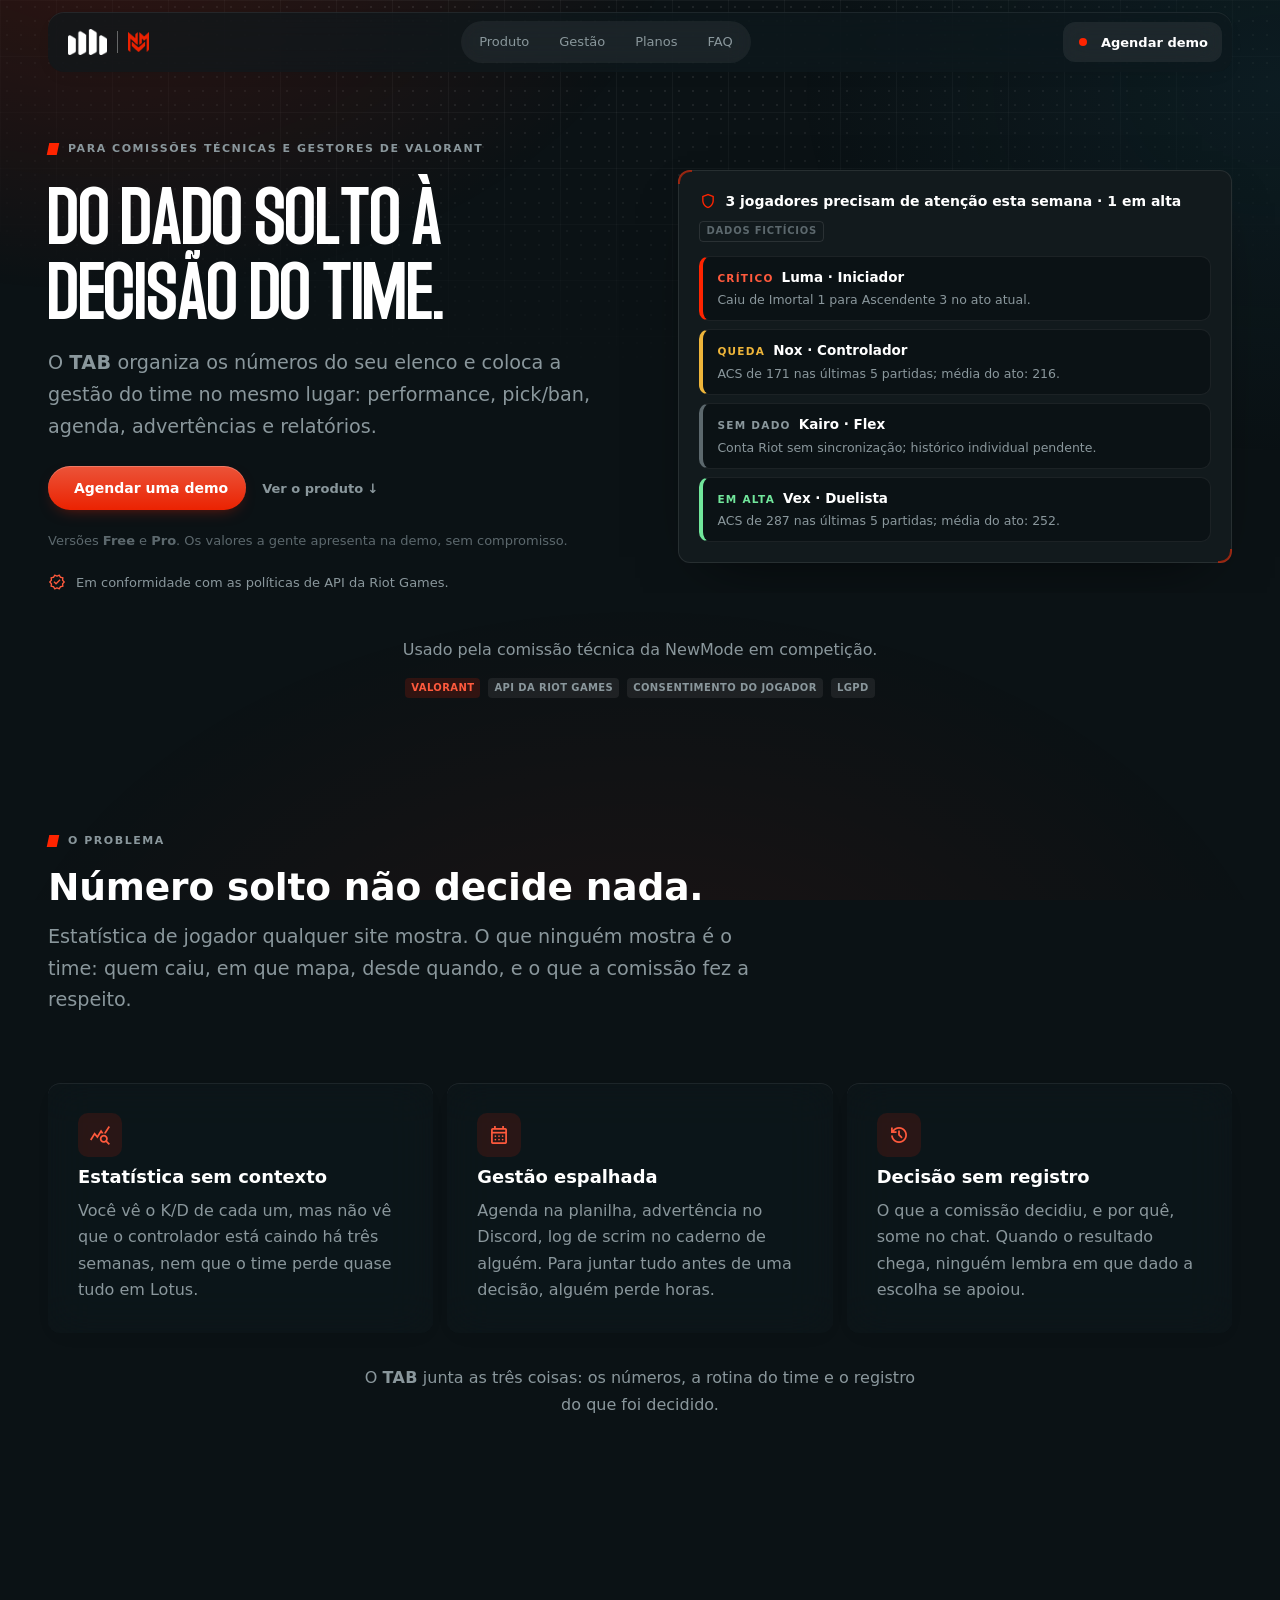
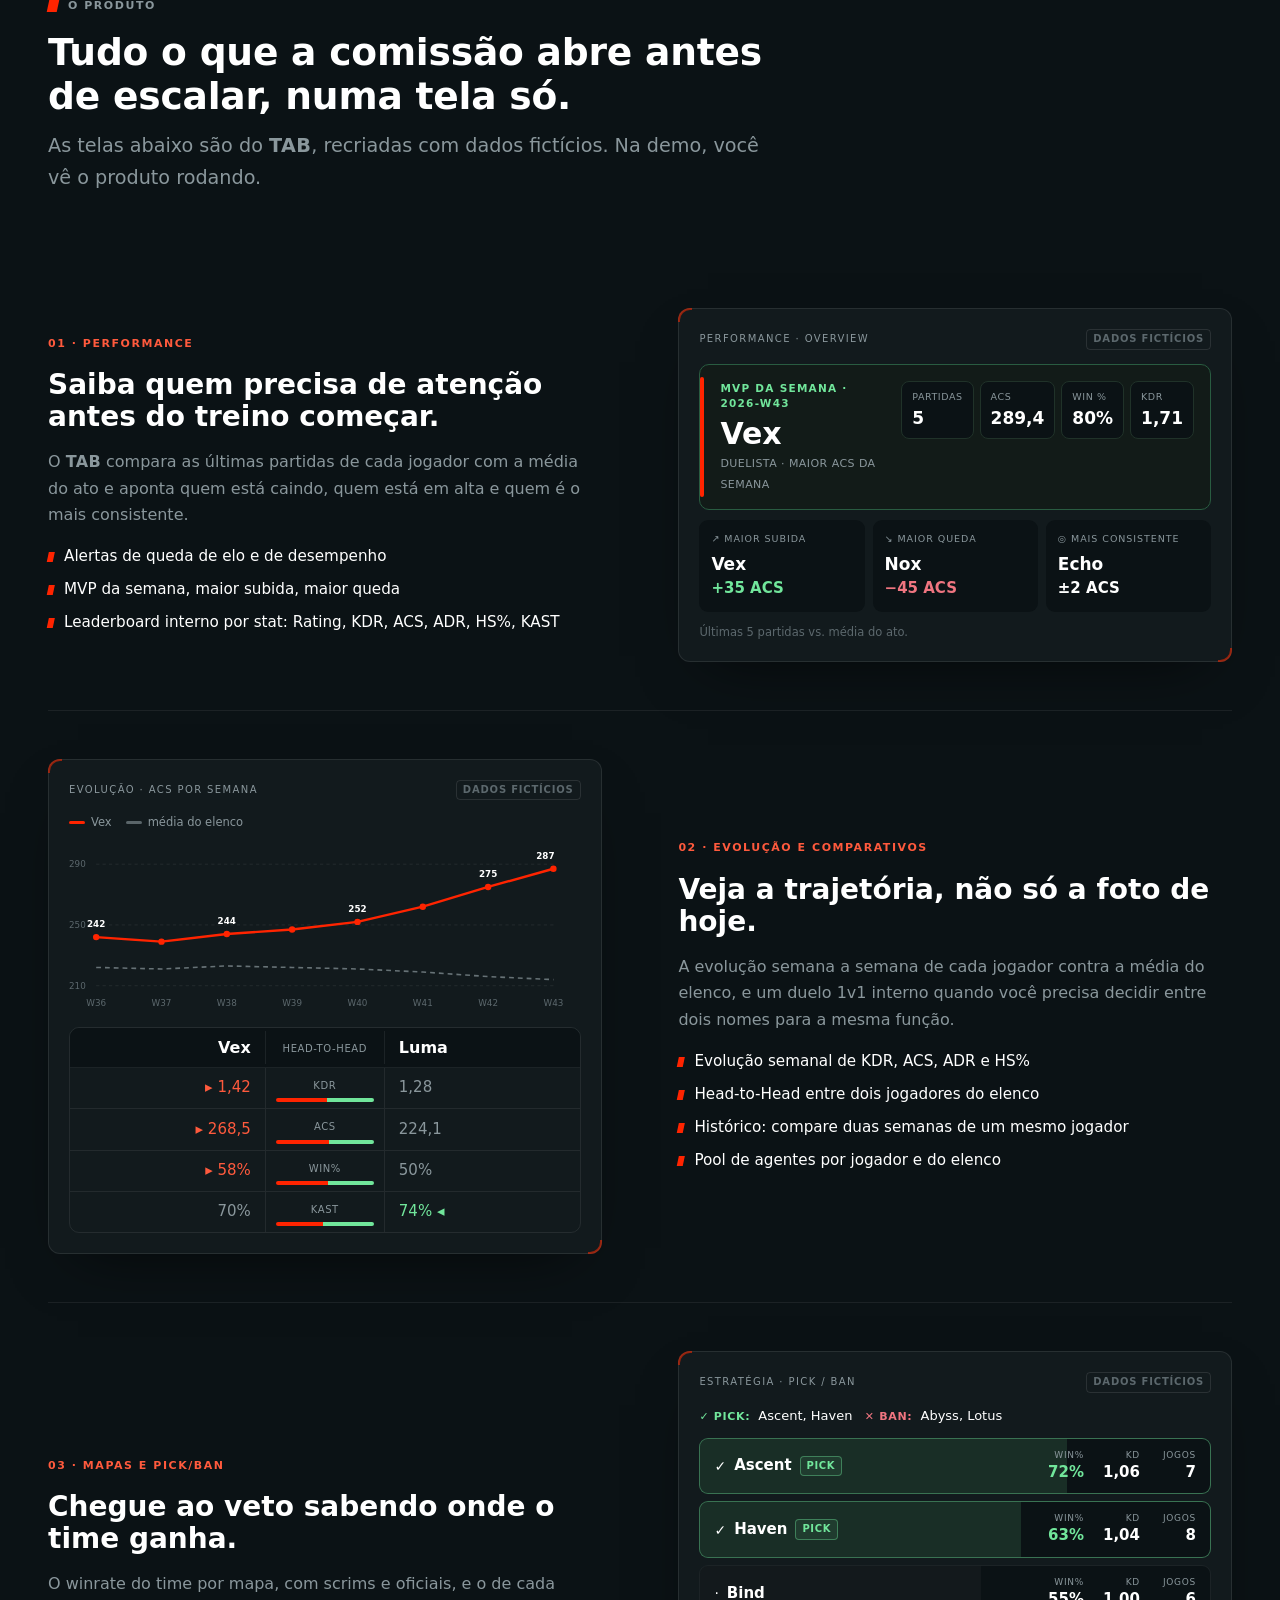
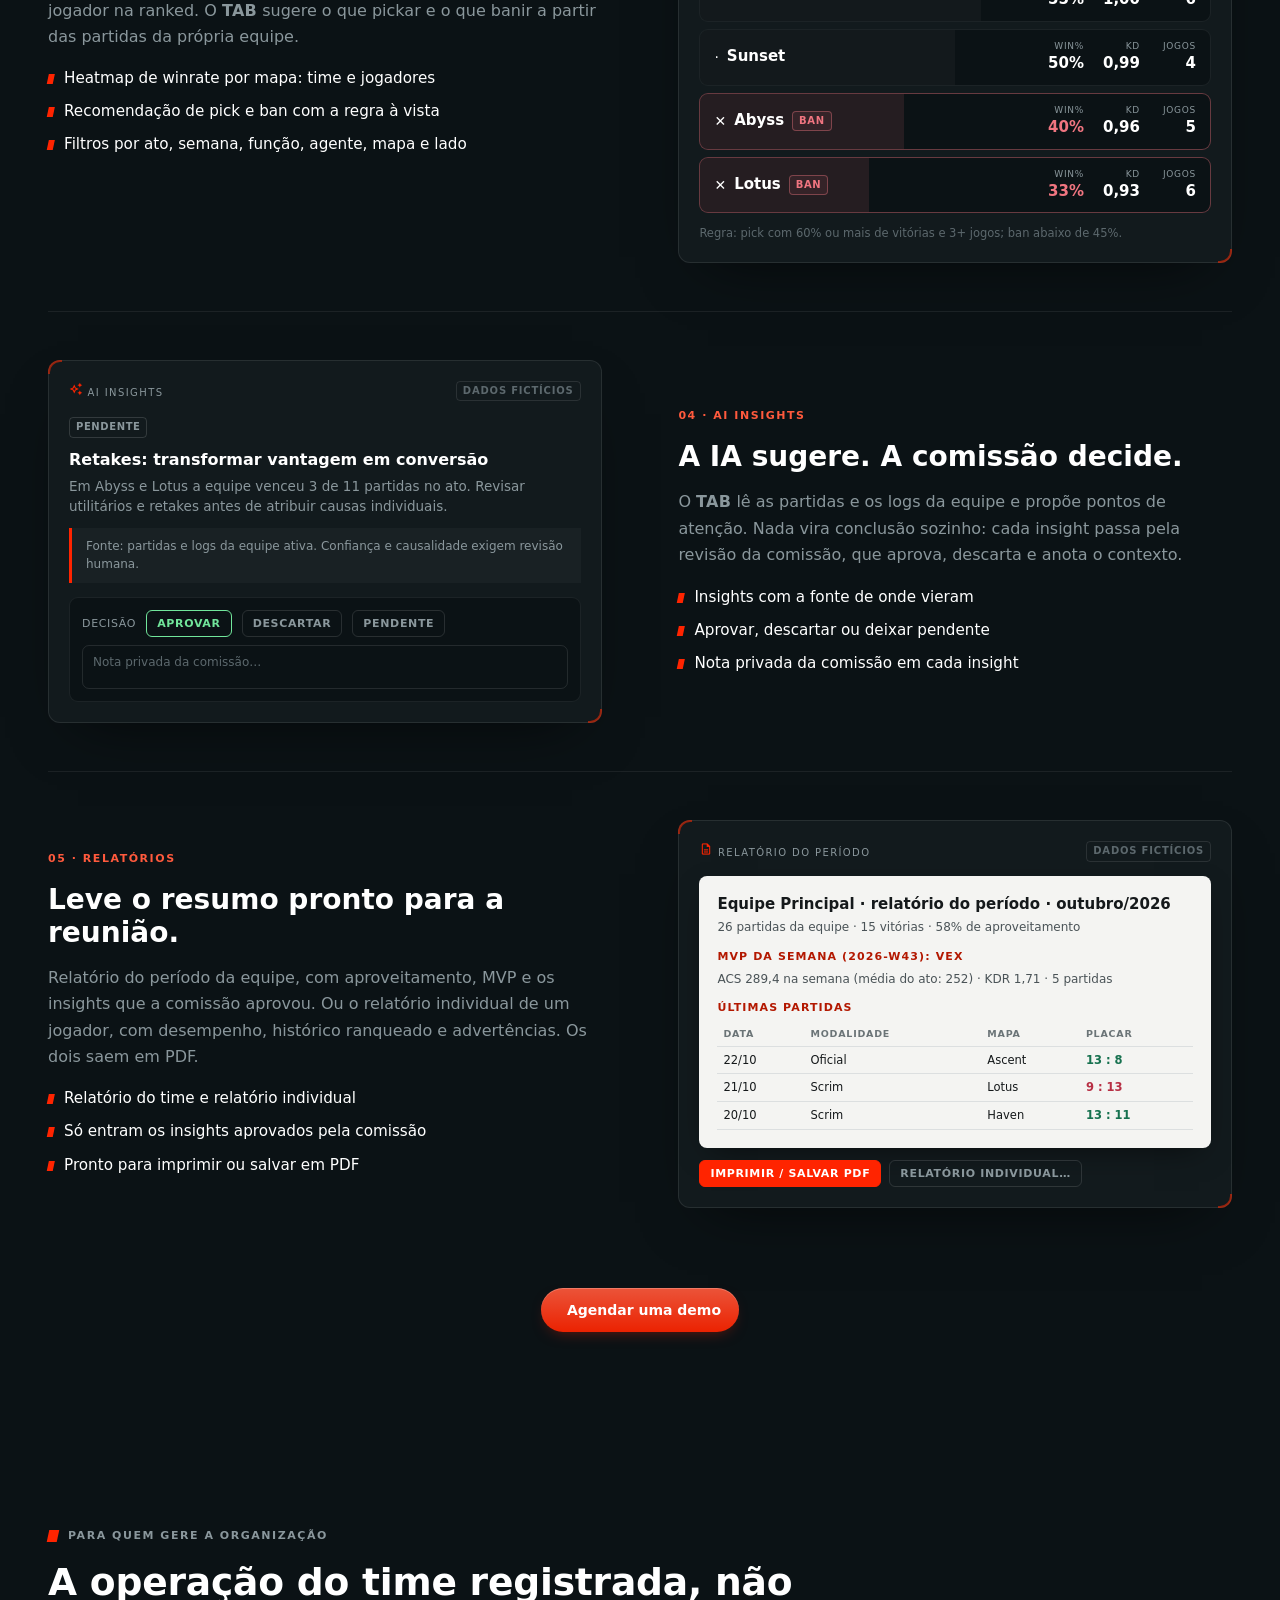
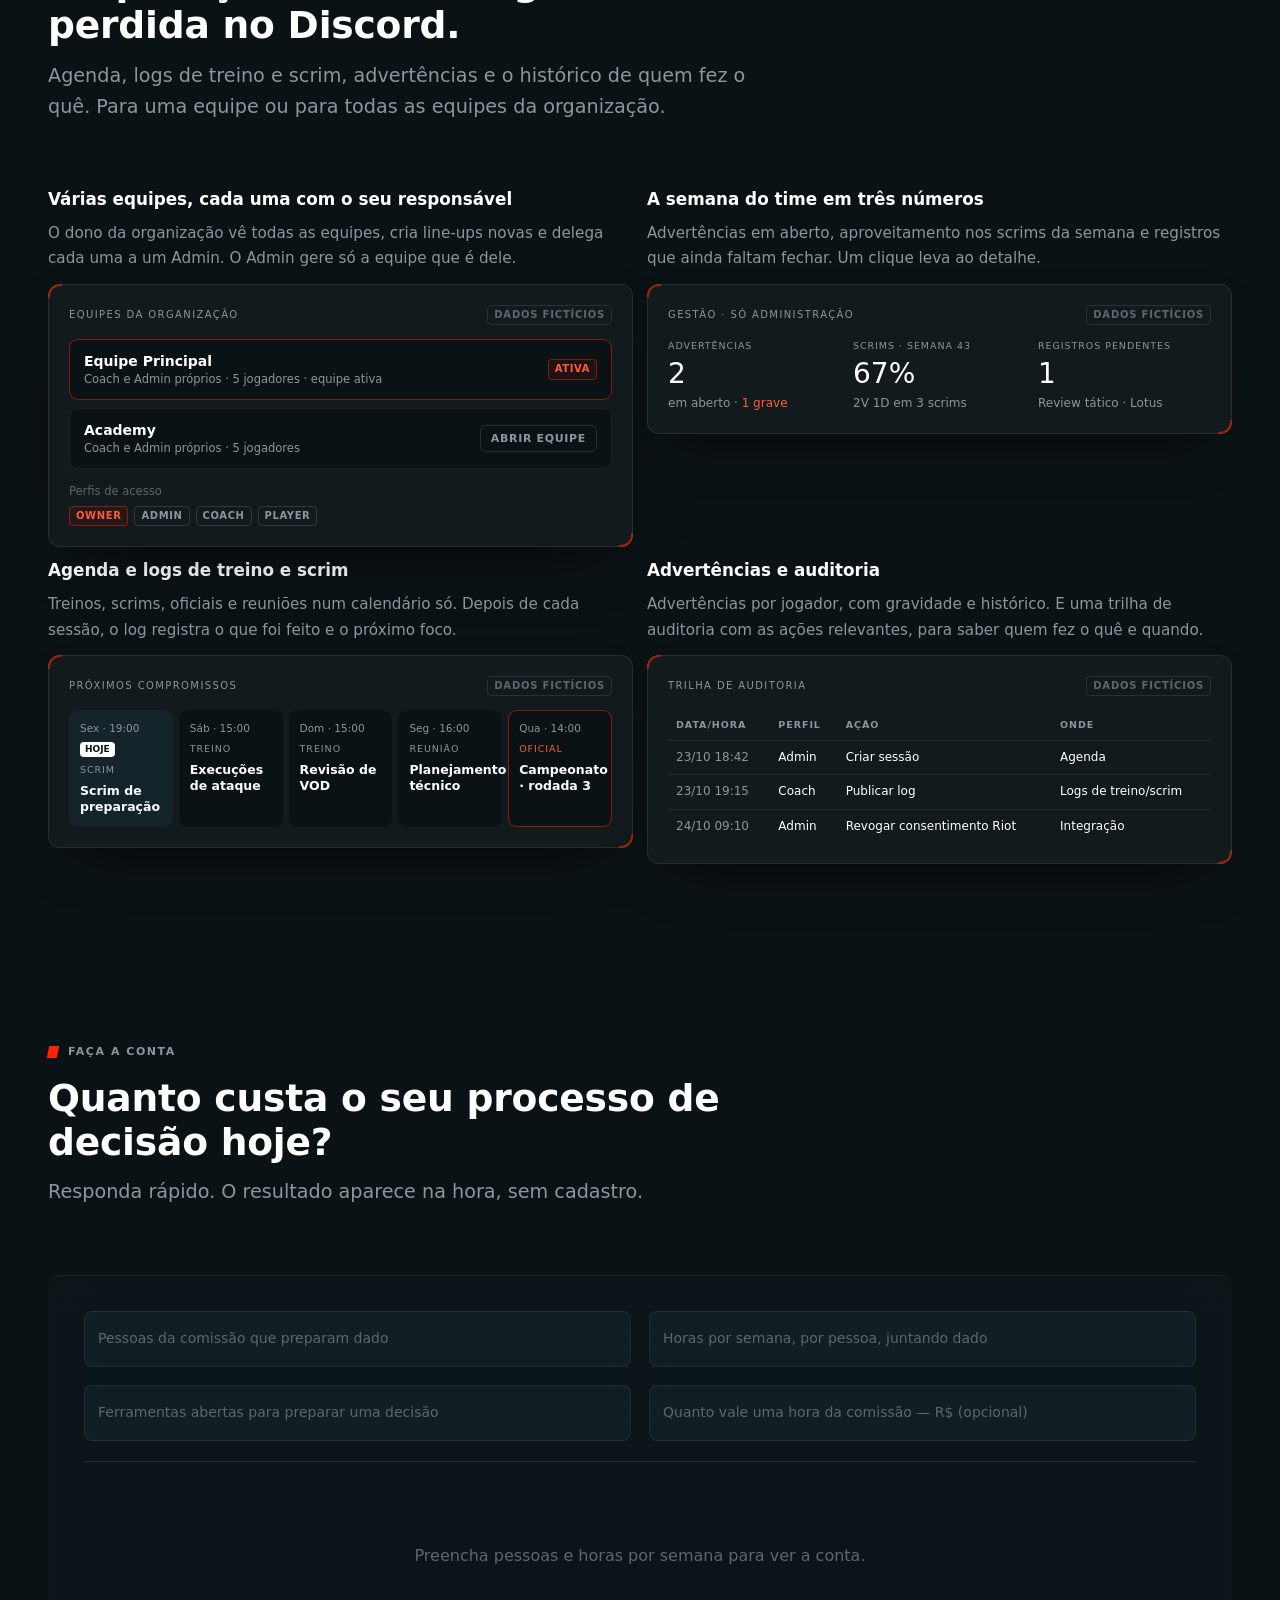
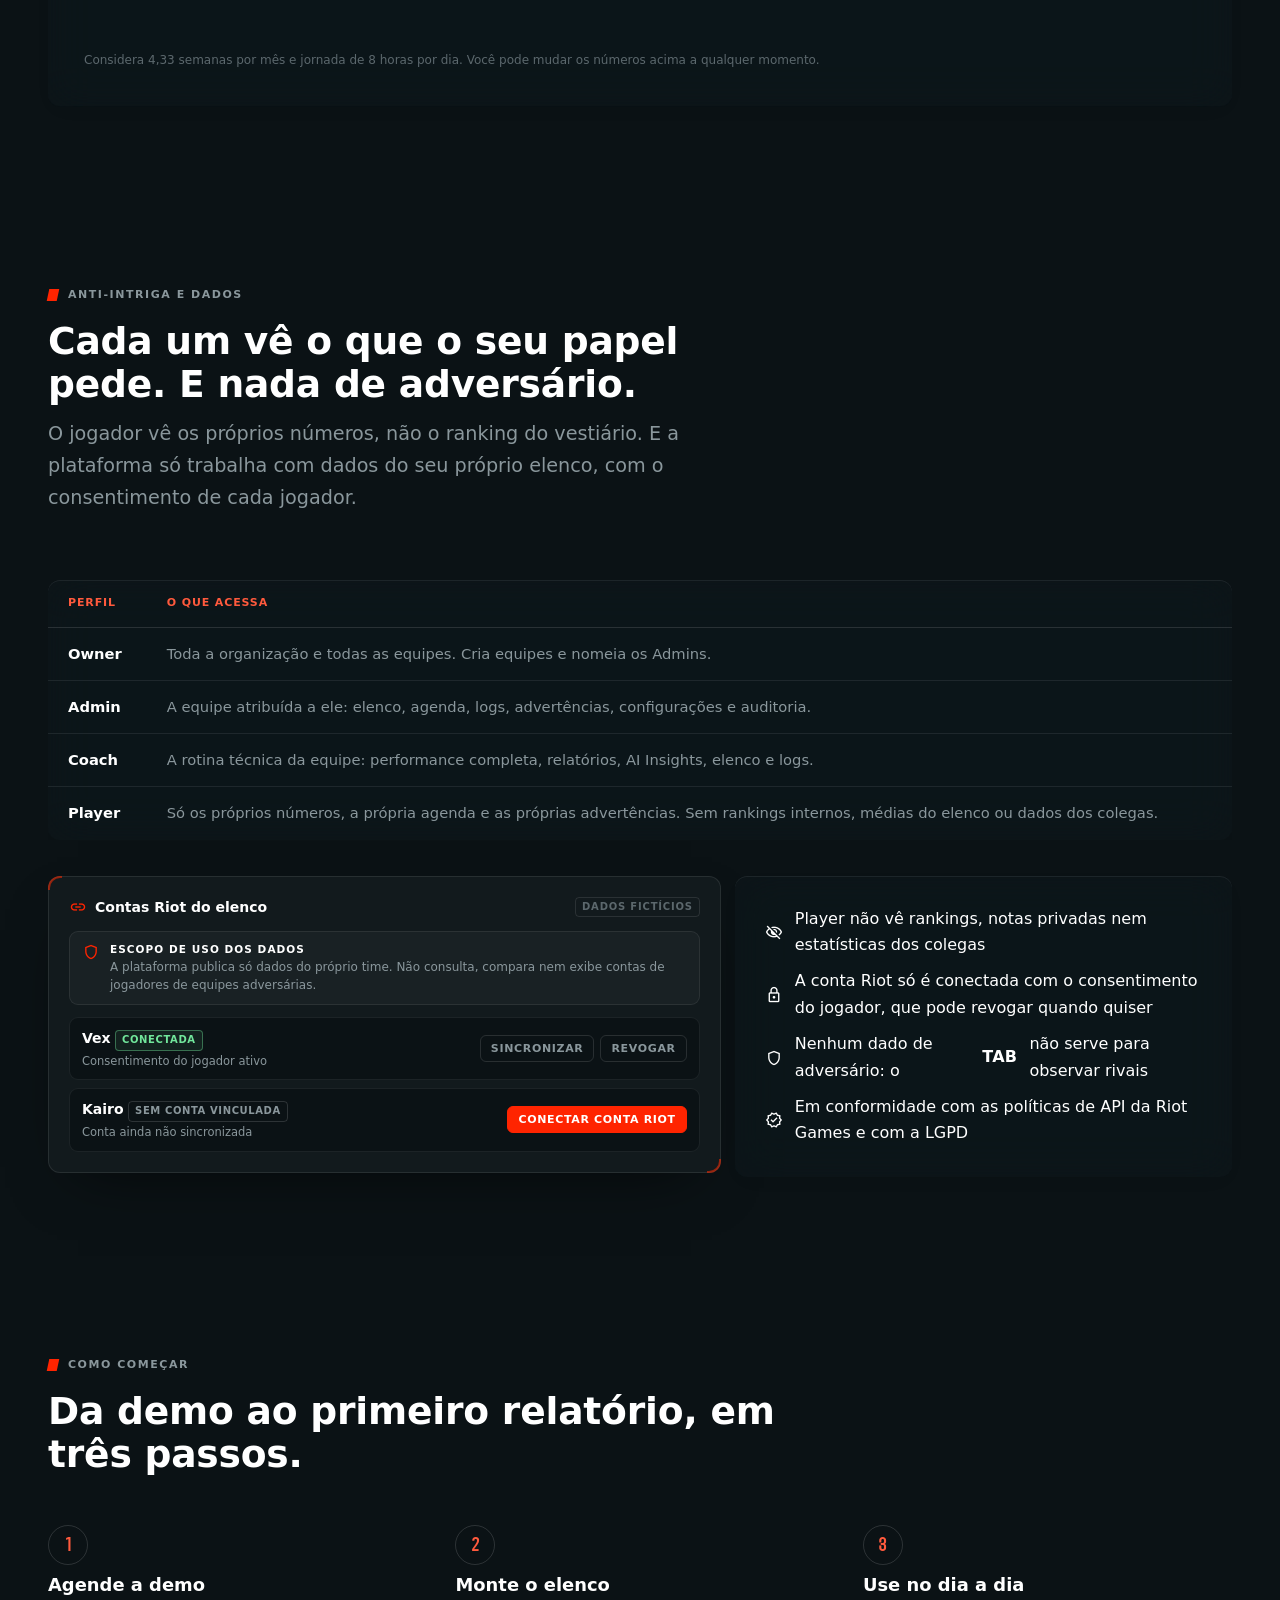
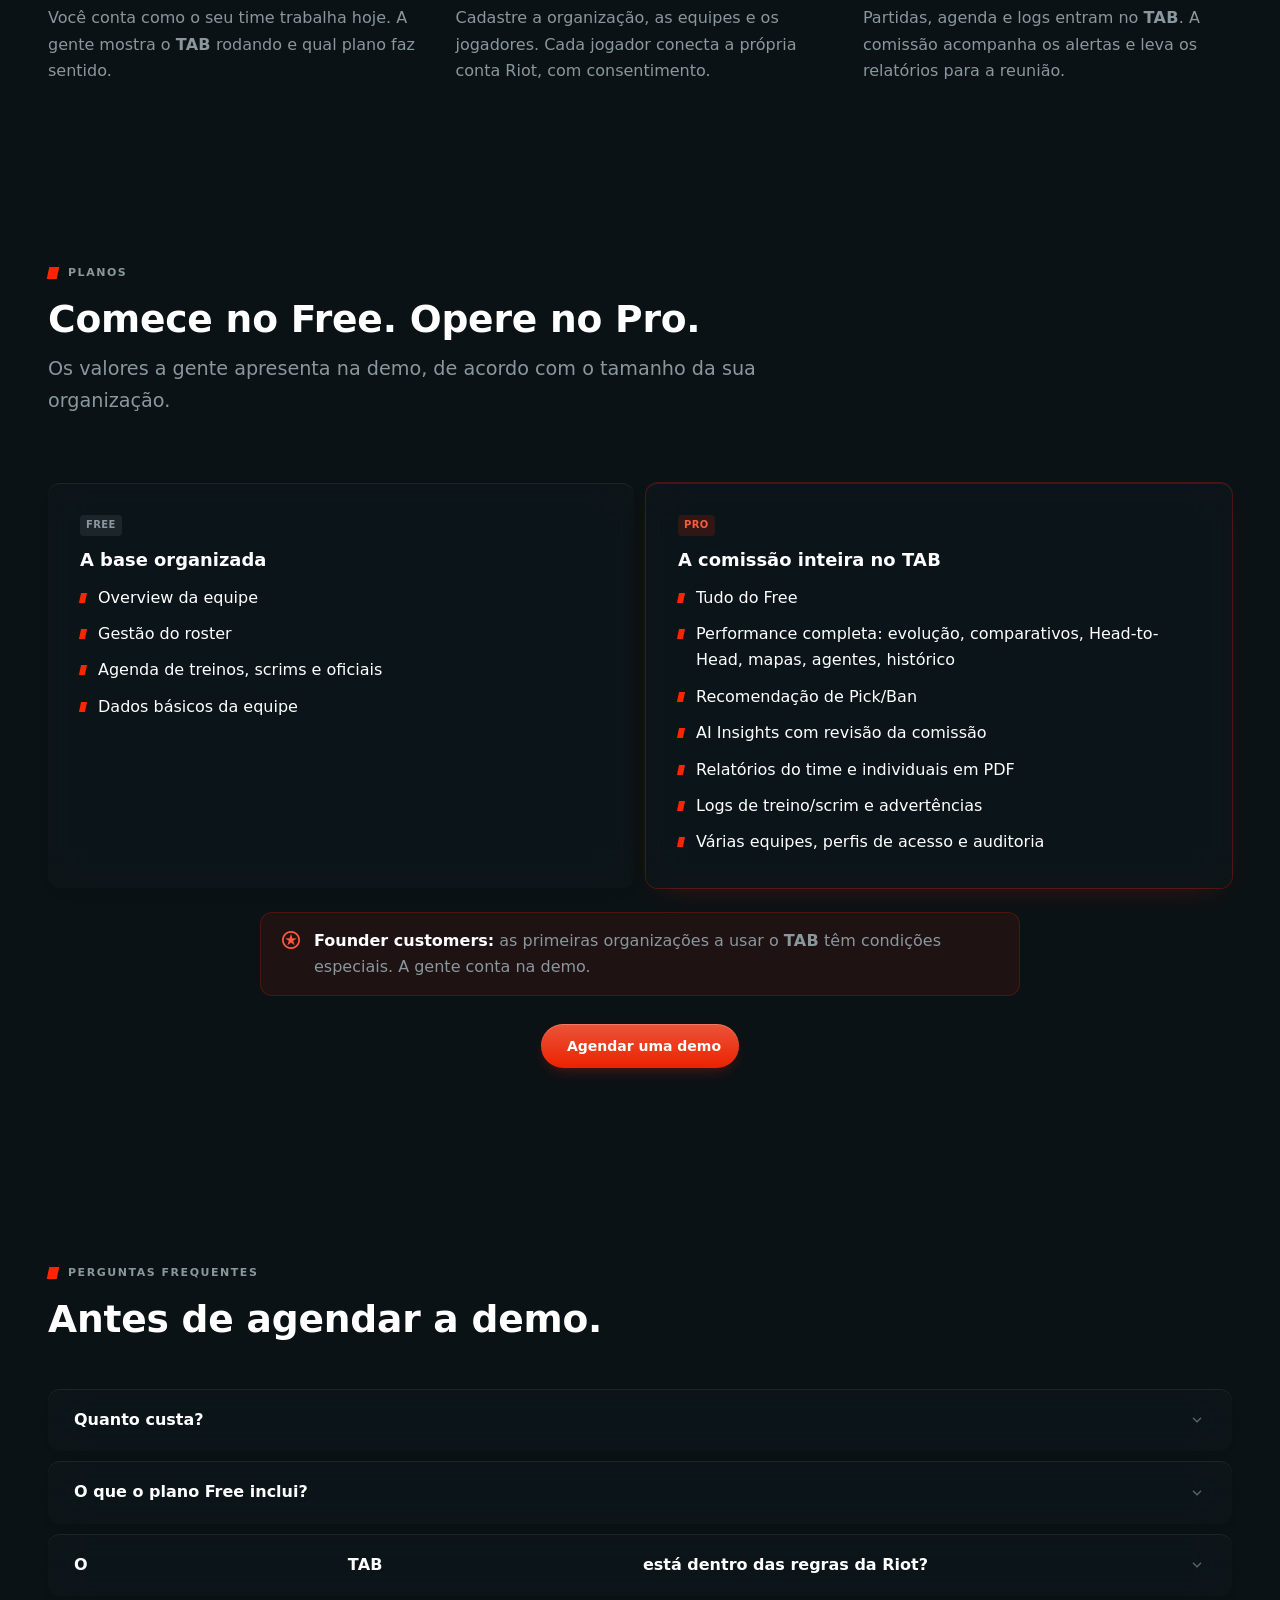
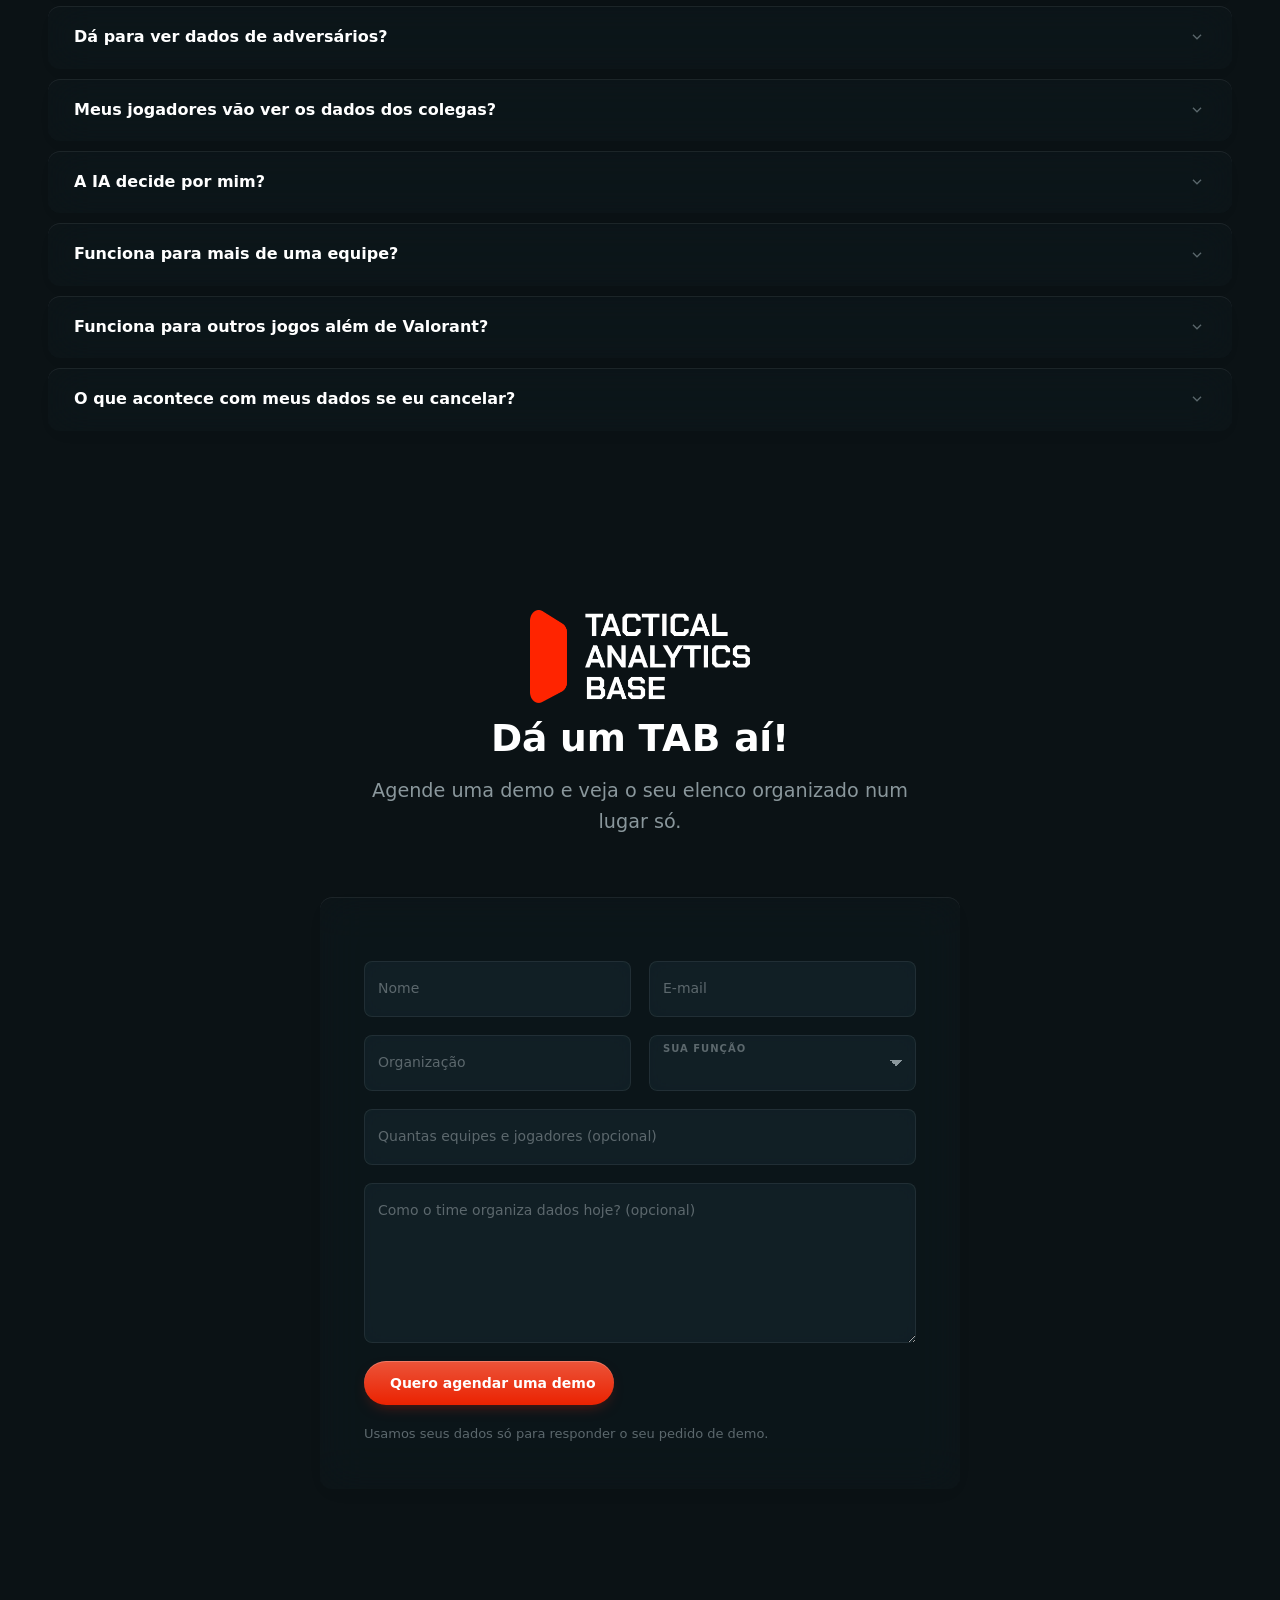
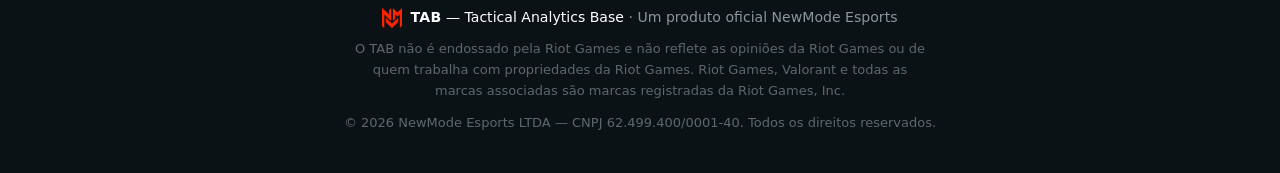
==== commit 9d7ae1aa: "Header: remove o texto TAB e deixa o ícone branco Co-Authored-By: Claude Opus 5.5 <noreply@anthropic" ====
--- a/index.html
+++ b/index.html
@@ -30,8 +30,7 @@
 <header class="site-header">
   <div class="bar glass-panel">
     <a class="lp-brand" href="#top" aria-label="NewMode TAB — topo da página">
-      <img src="assets/img/tab/tab-icon.png" alt="" height="26">
-      <b class="tab-mark">TAB</b>
+      <img class="lp-tab-icon" src="assets/img/tab/tab-icon.png" alt="" height="26">
       <span class="lp-brand-divider" aria-hidden="true"></span>
       <img class="lp-nm-icon" src="assets/img/logo/nm-icon.png" alt="NewMode">
     </a>
--- a/assets/css/tab.css
+++ b/assets/css/tab.css
@@ -13,6 +13,9 @@
   --app-neg: #f07580;
   --app-warn: #eeb53a;
 }
+
+/* Header: ícone do TAB em branco (o PNG é vermelho; o filtro mantém a forma e troca a cor) */
+.lp-brand img.lp-tab-icon { filter: brightness(0) invert(1); }
 
 /* ---------- Painel do app ---------- */
 .app {
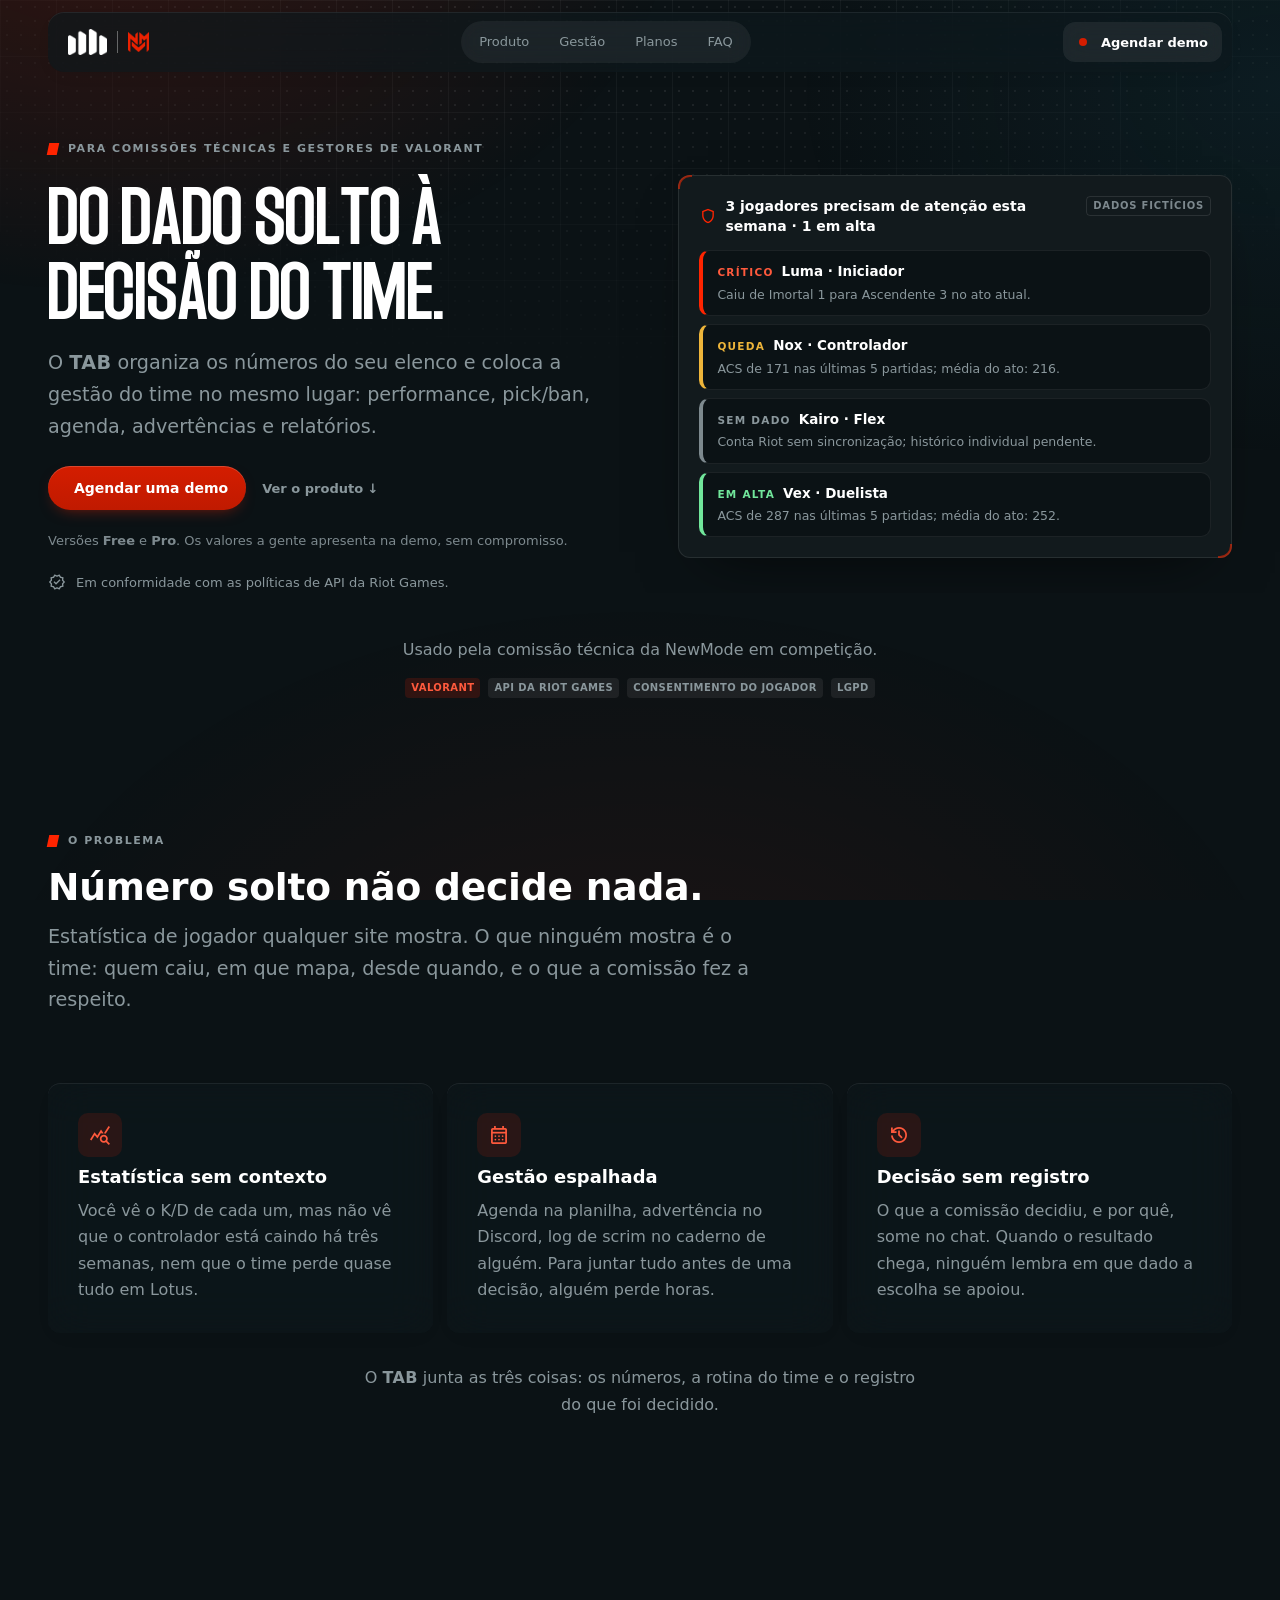
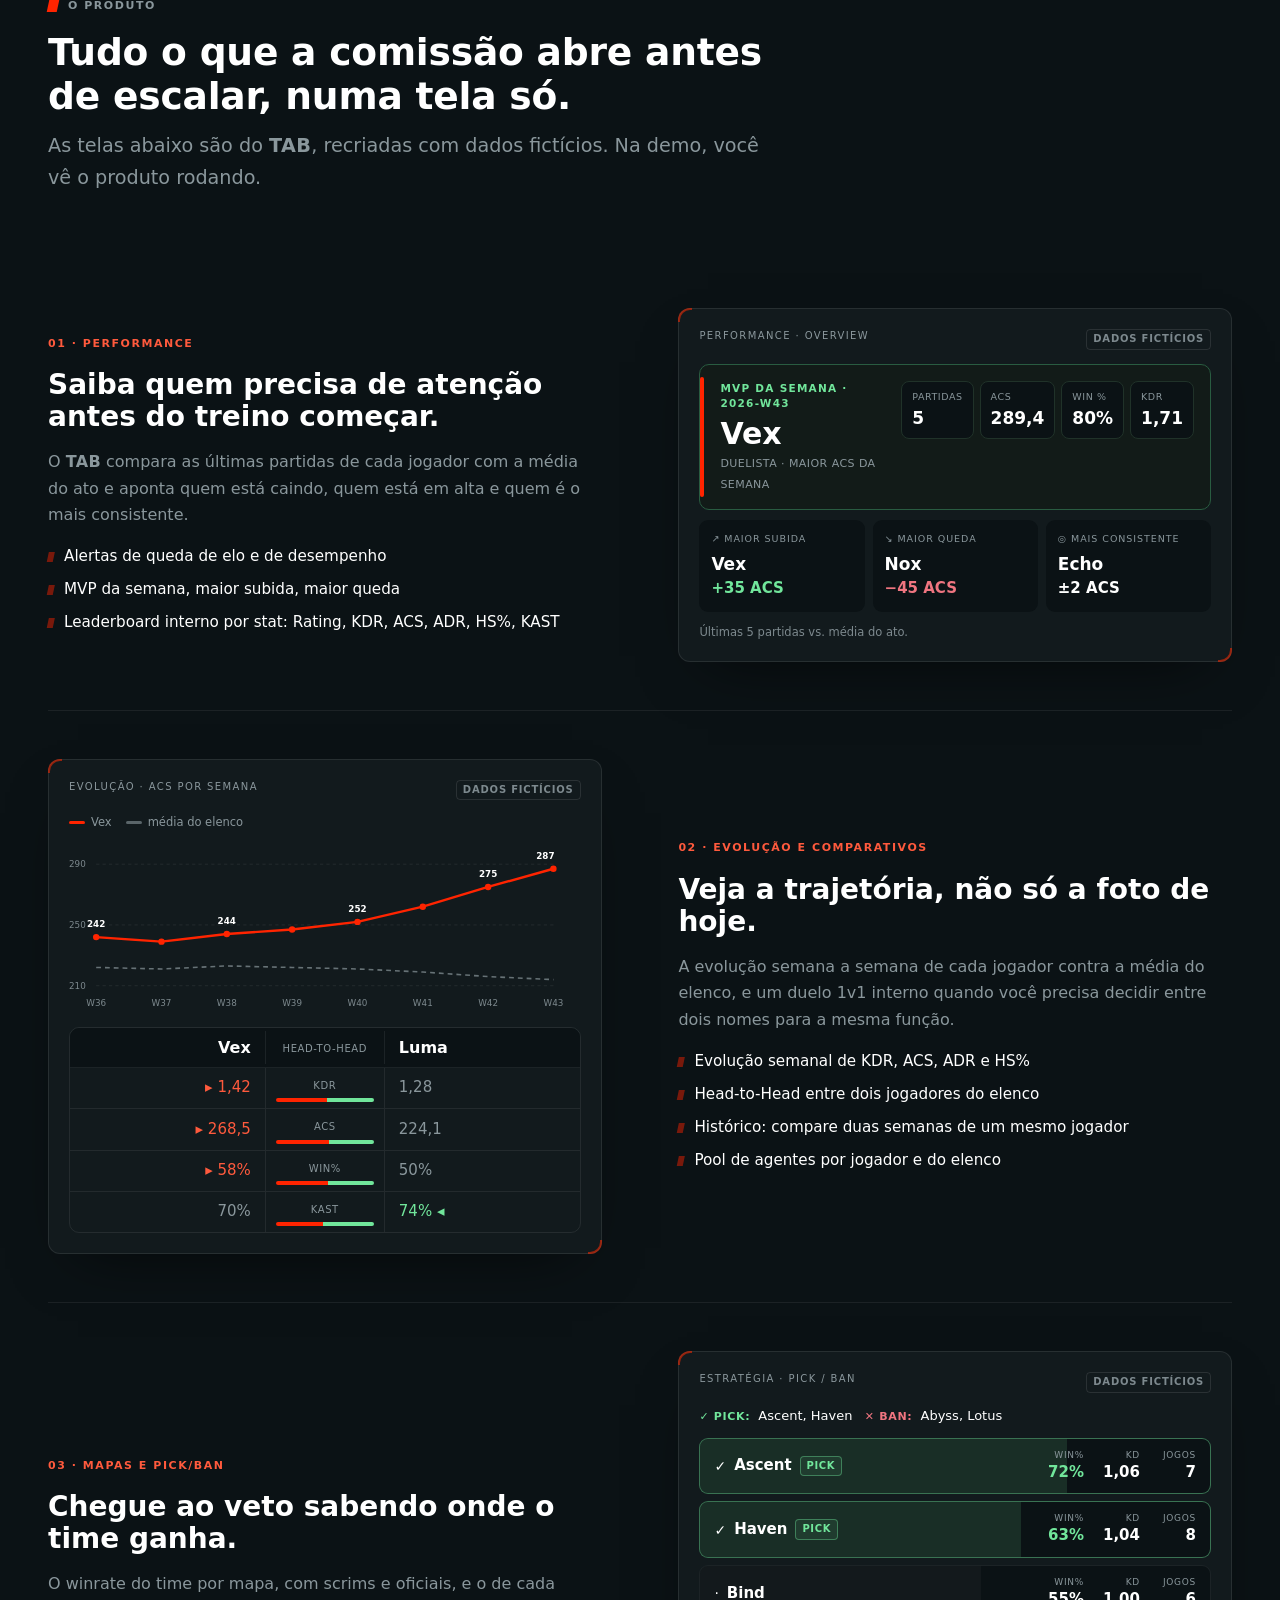
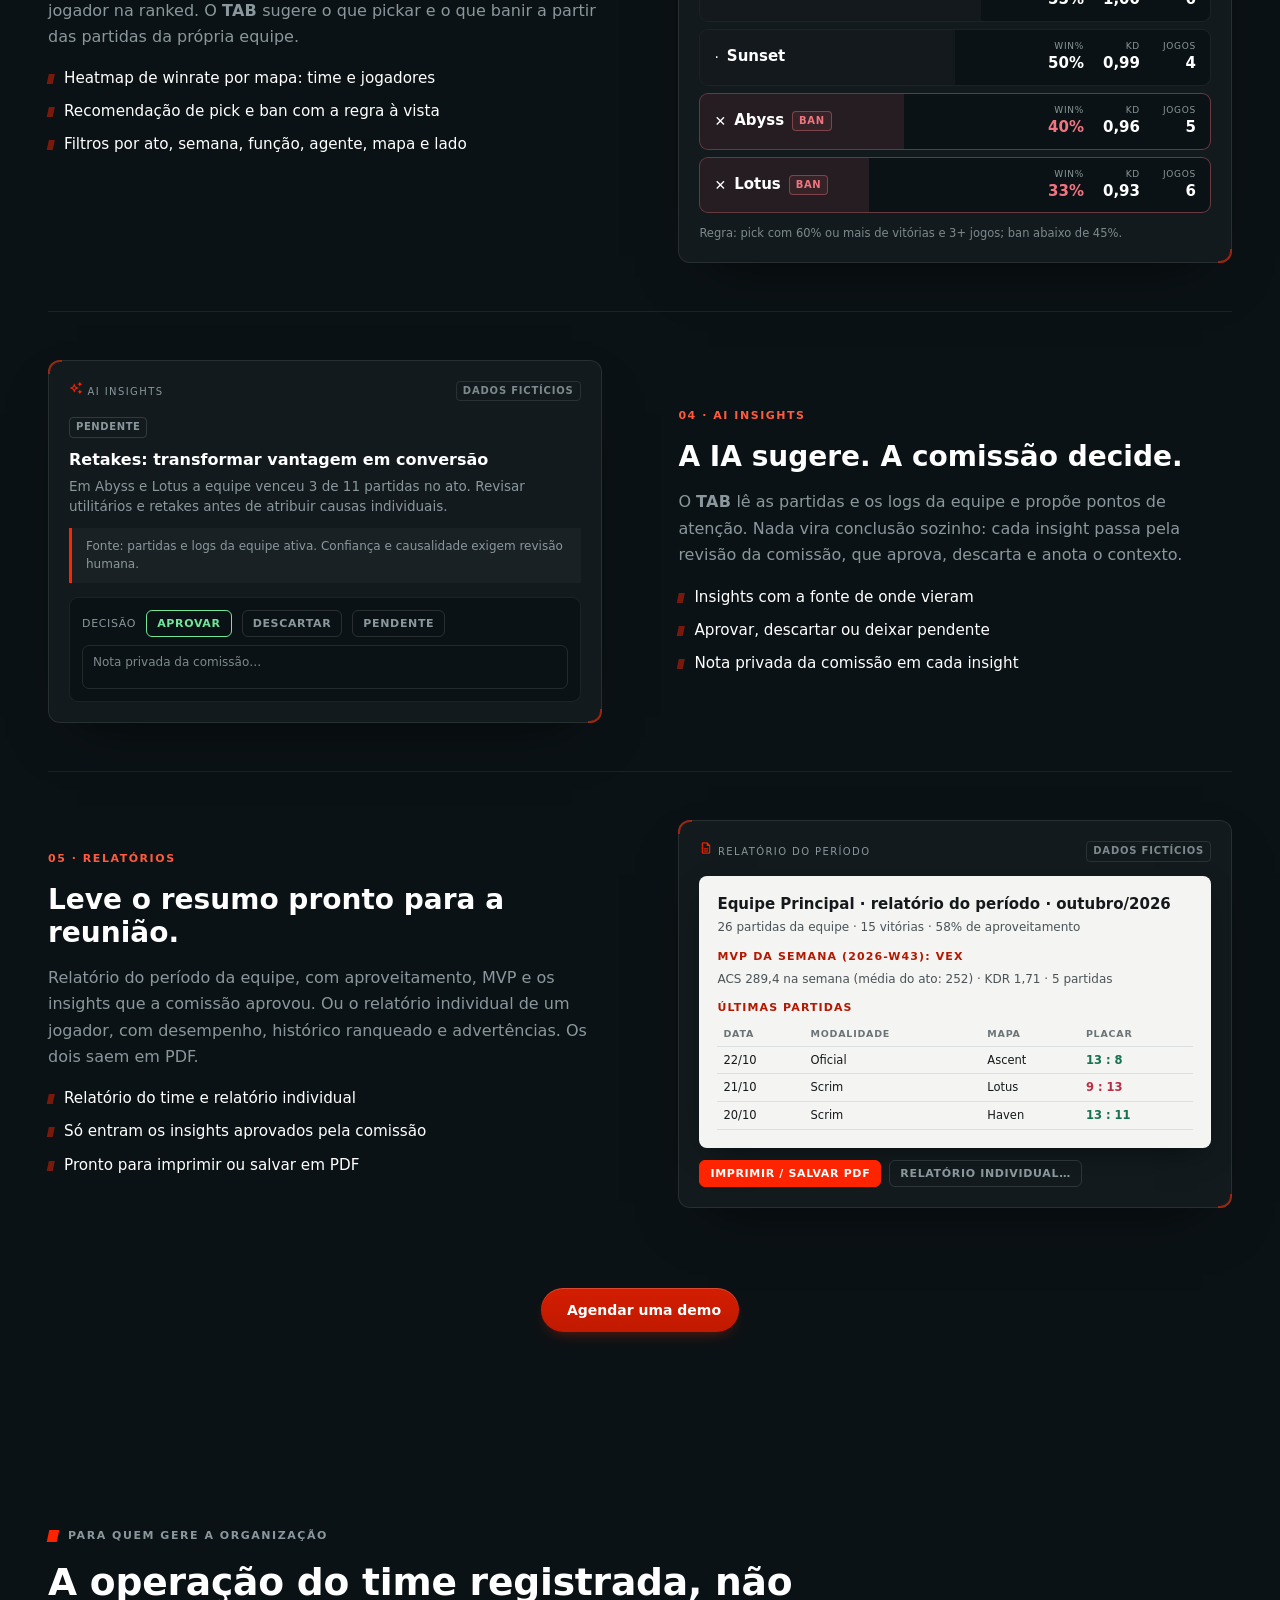
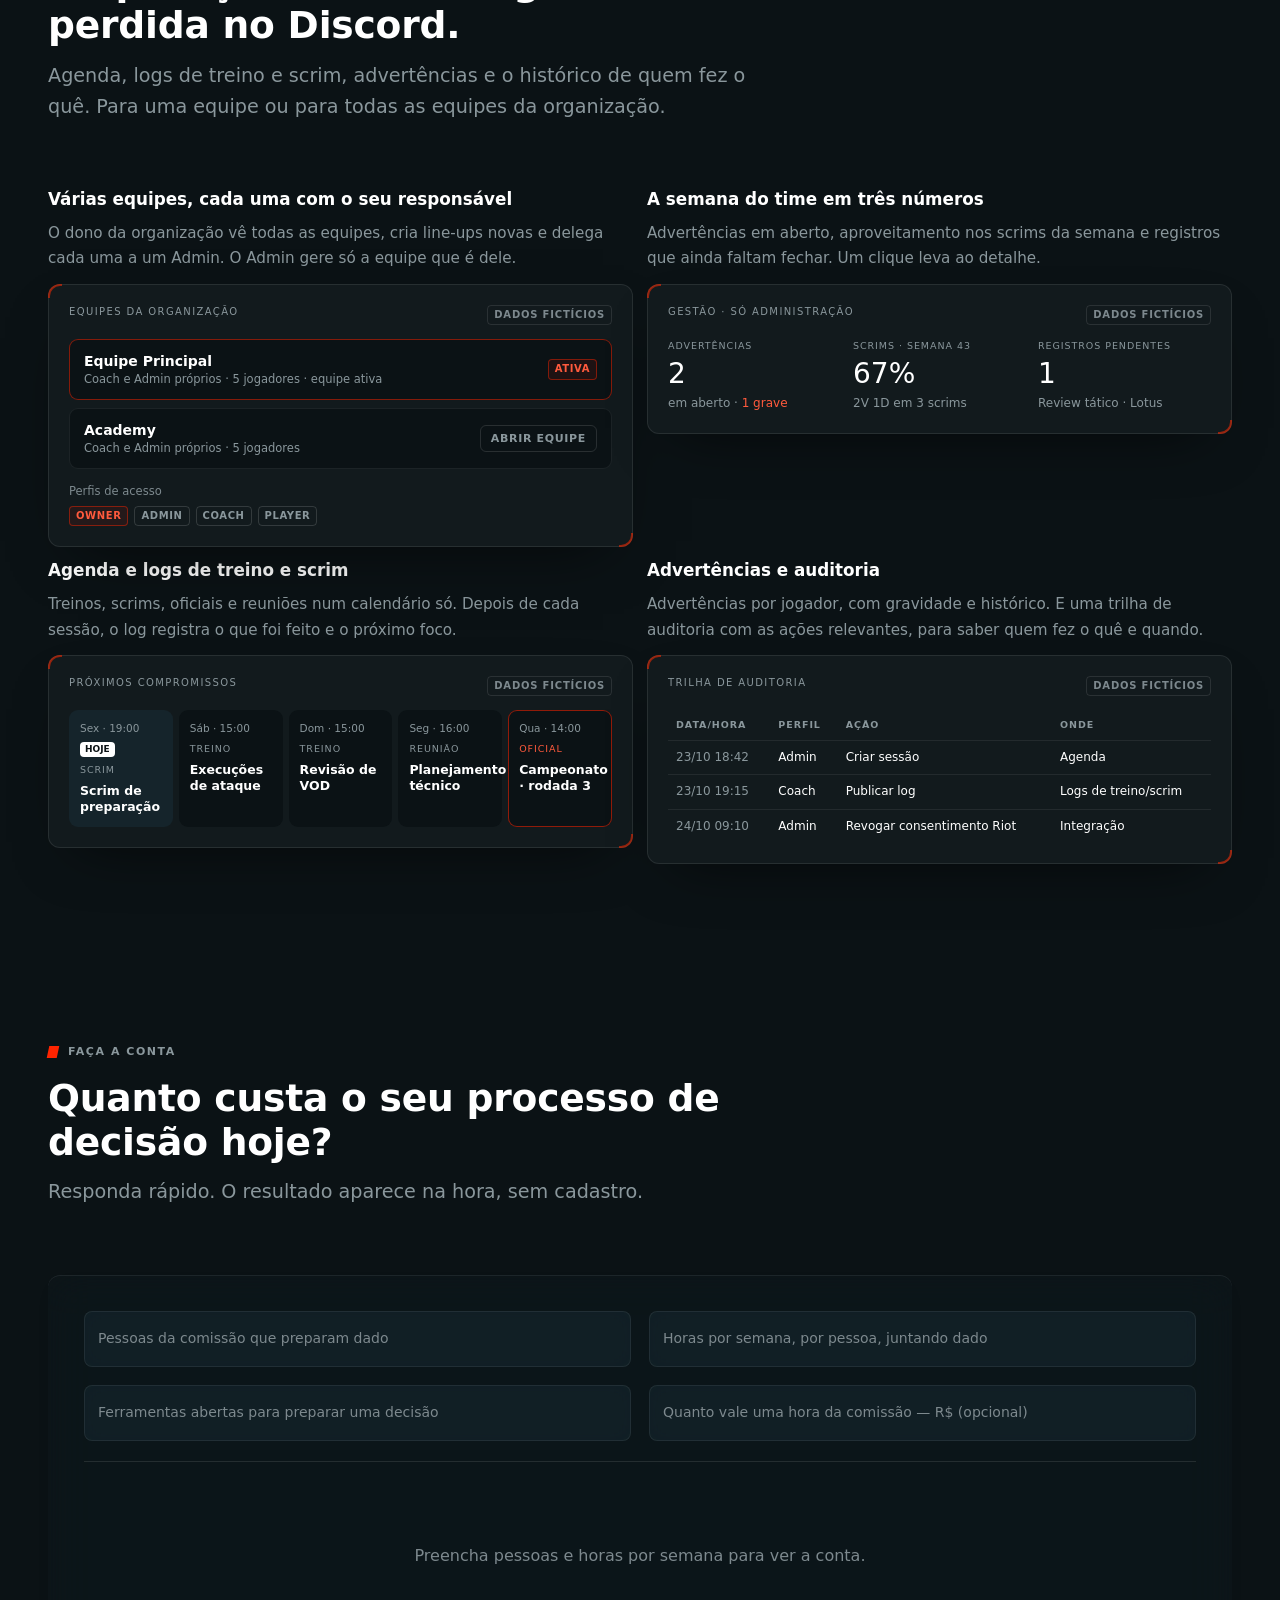
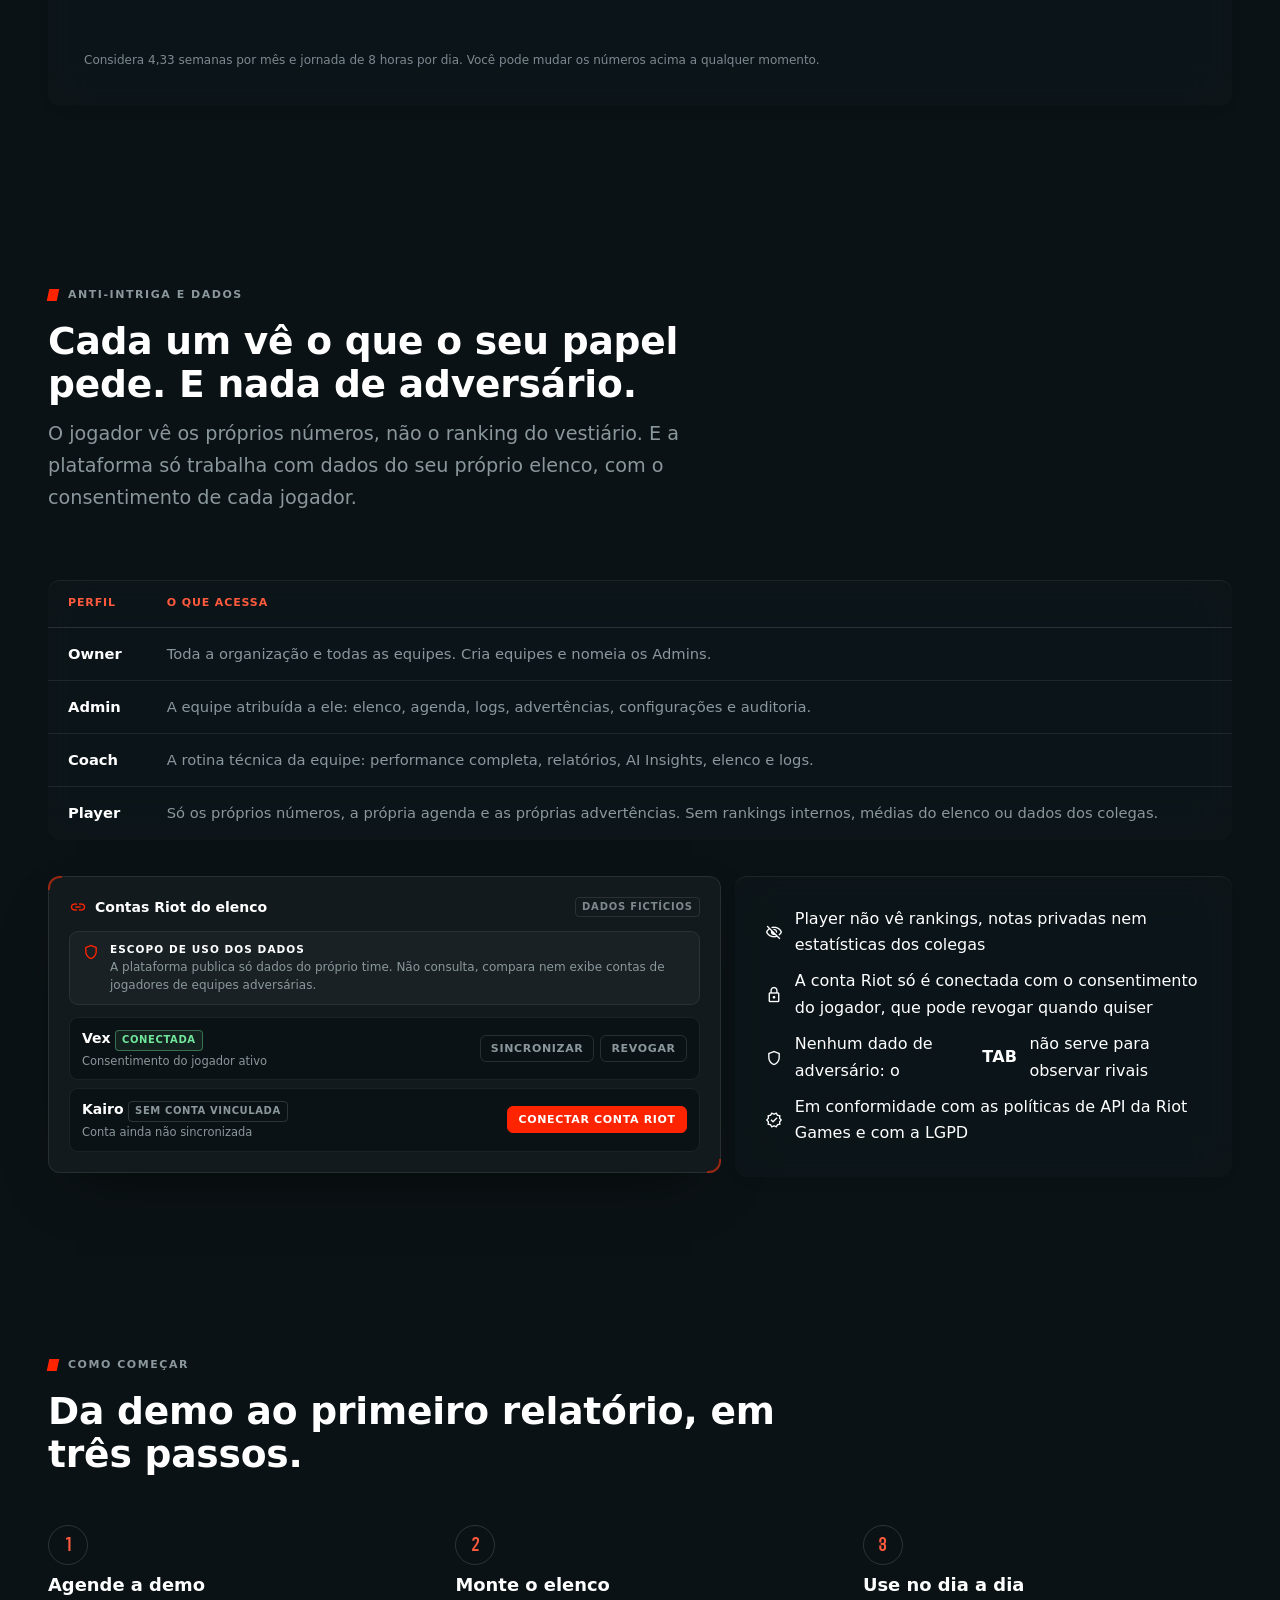
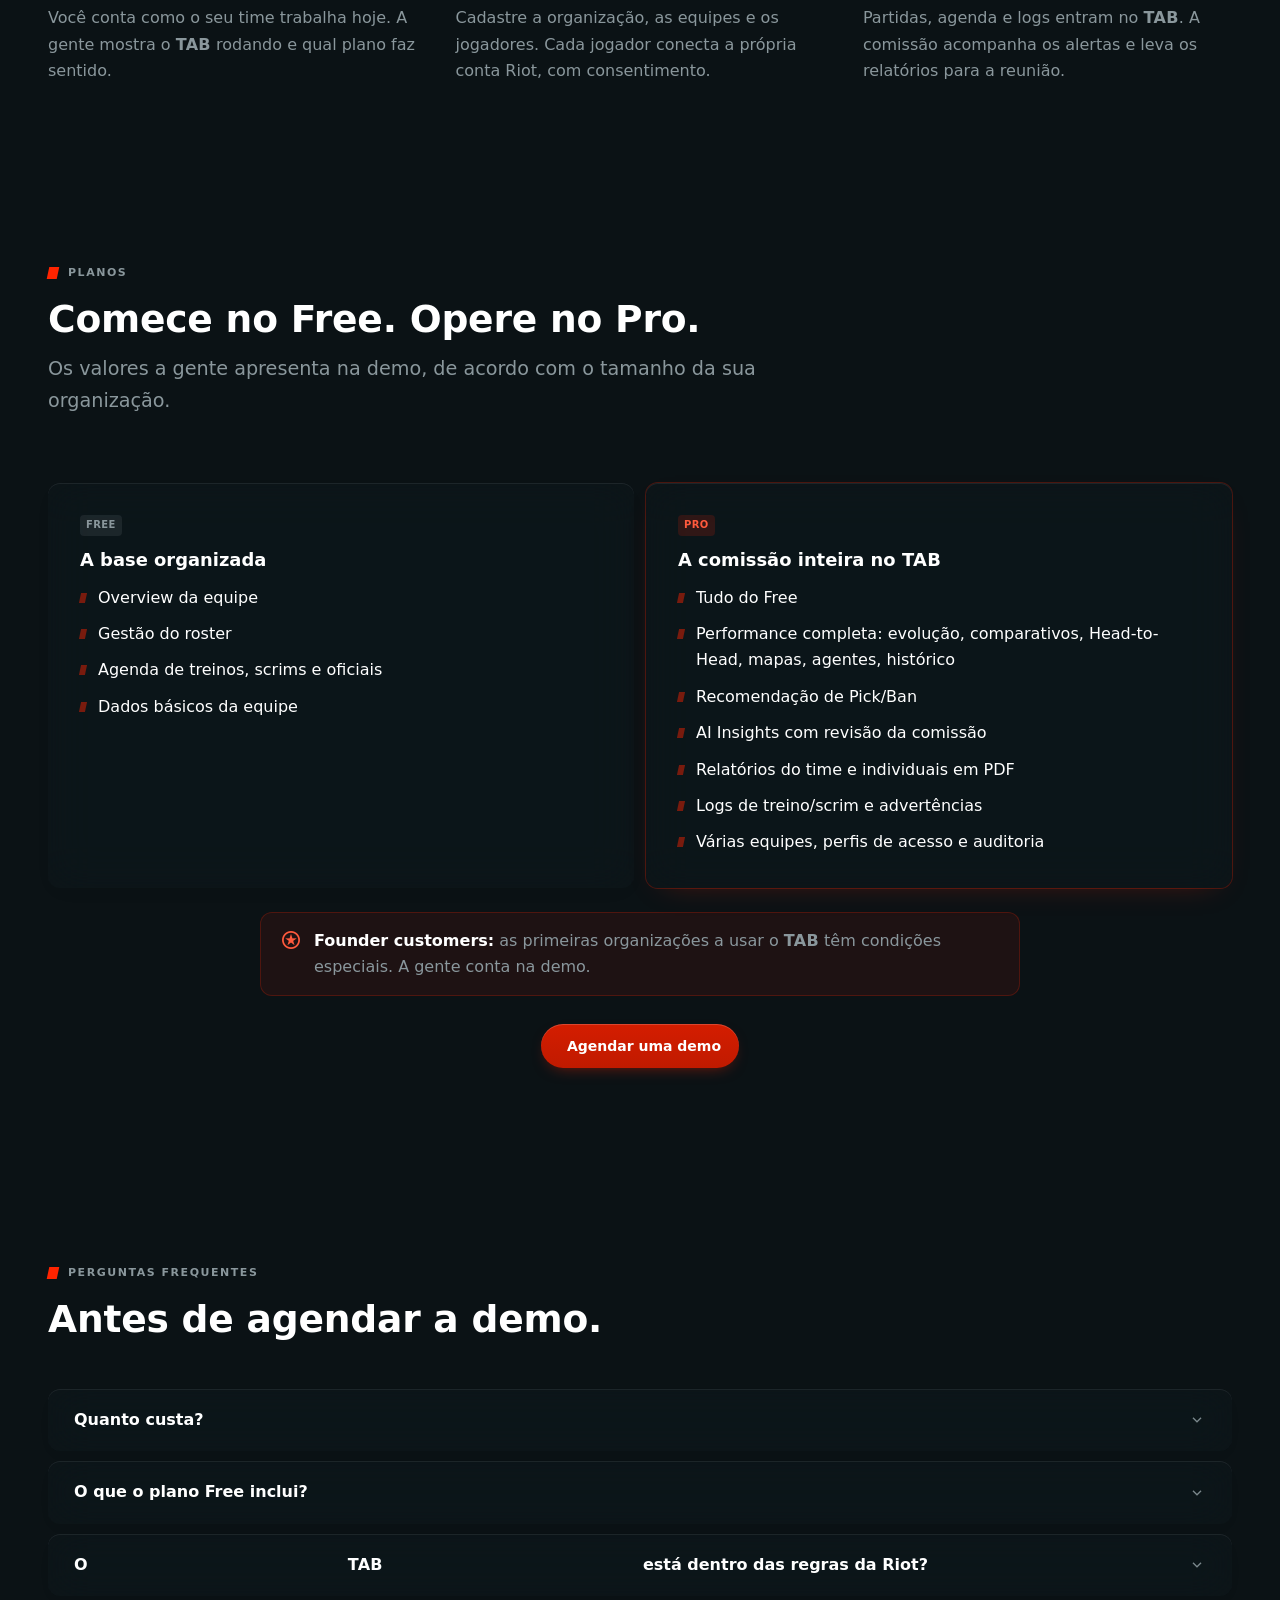
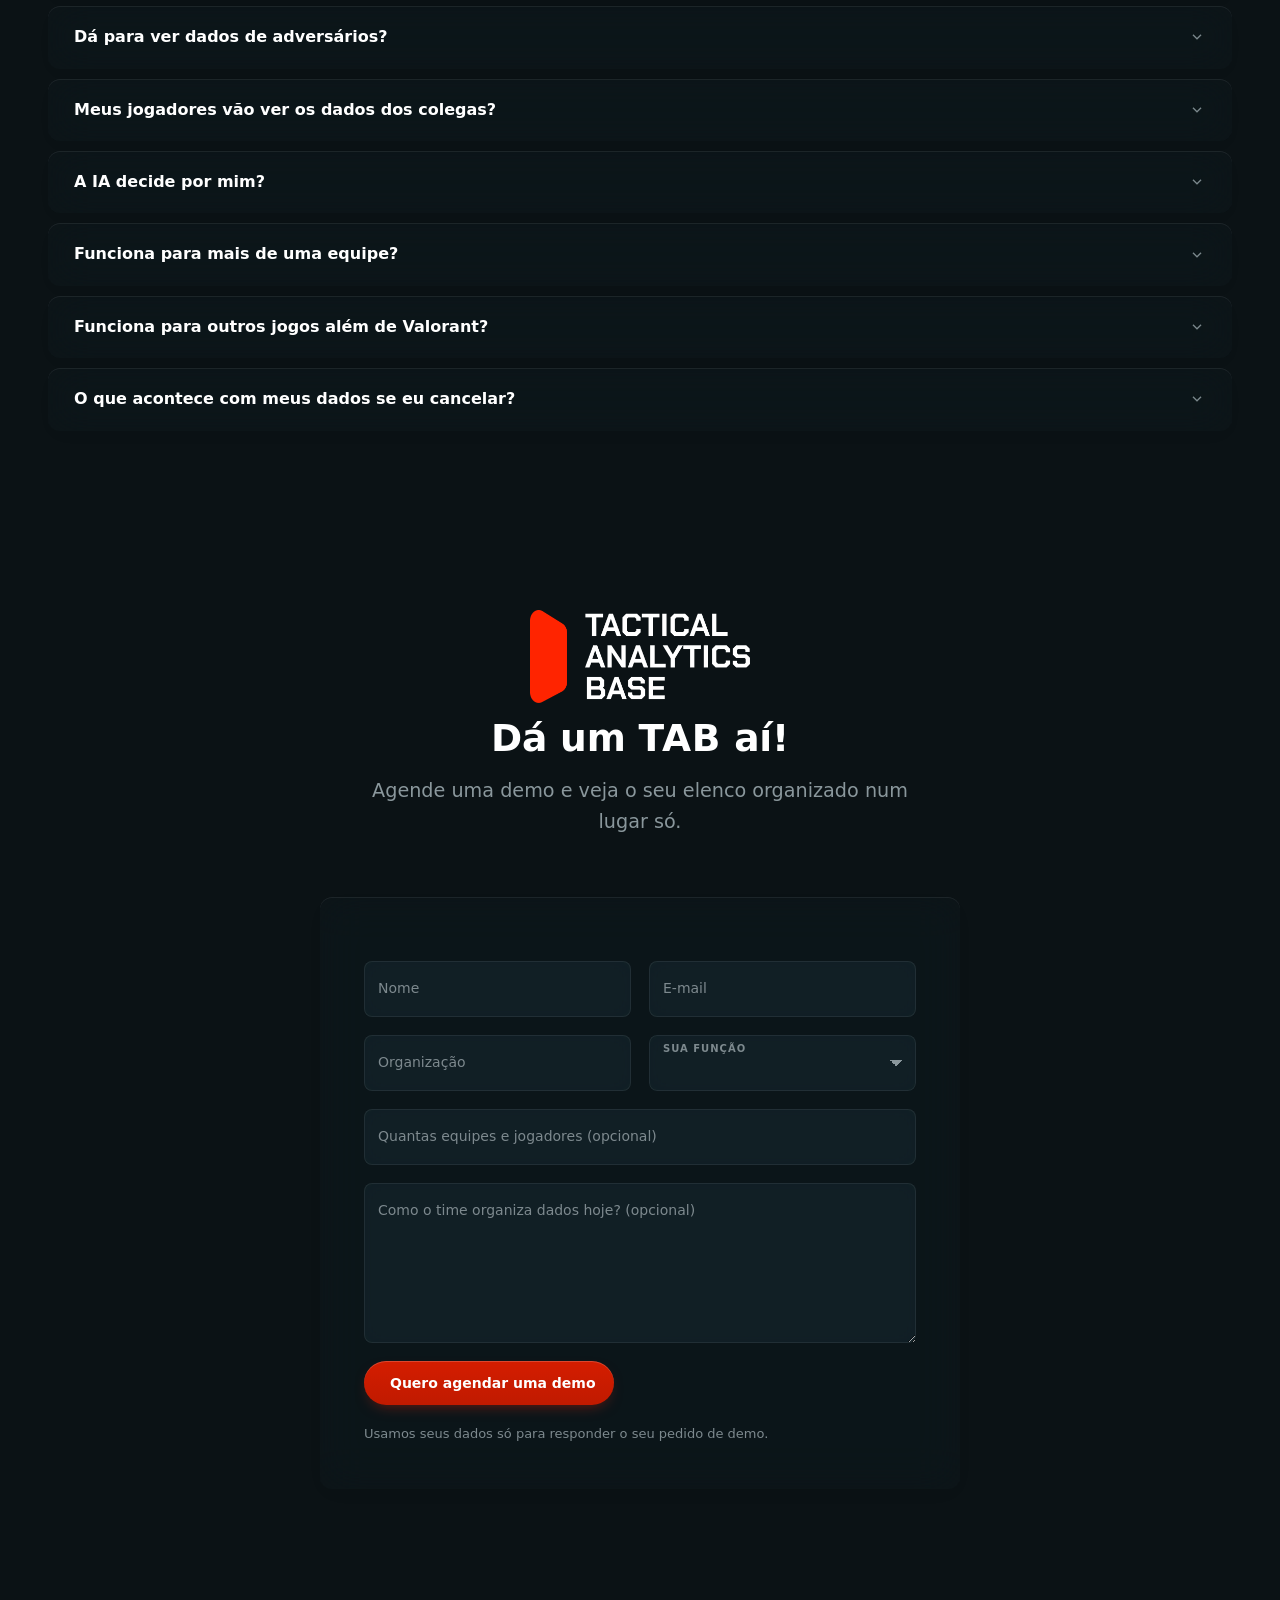
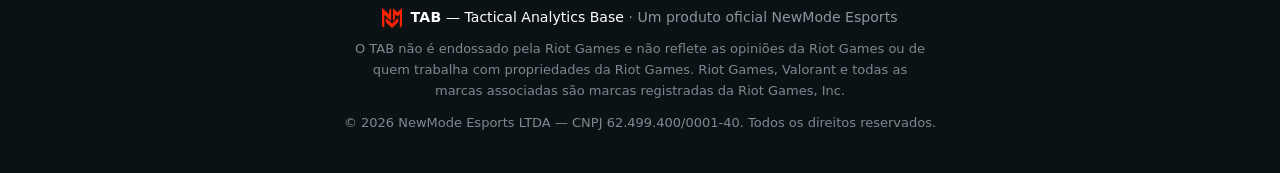
==== commit bbaadee9: "Auditoria visual: contraste AA, acento só no CTA, medição e página de obrigado - CTA 3,82:1 -> 5,28:" ====
--- a/index.html
+++ b/index.html
@@ -19,6 +19,10 @@
 <link href="https://fonts.googleapis.com/css2?family=Material+Symbols+Outlined:opsz,wght,FILL,GRAD@24,400,0,0&icon_names=arrow_forward,auto_awesome,calendar_month,check_circle,description,expand_more,history,link,lock,query_stats,shield,stars,verified,visibility_off&display=block" rel="stylesheet">
 <link rel="stylesheet" href="assets/css/site.css">
 <link rel="stylesheet" href="assets/css/tab.css">
+<!-- Vercel Web Analytics (sem cookies). Só passa a registrar depois de ativado no painel do projeto tab-lp.
+     Conversão = visitas em /obrigado ÷ visitas em /. -->
+<script>window.va = window.va || function () { (window.vaq = window.vaq || []).push(arguments); };</script>
+<script defer src="/_vercel/insights/script.js"></script>
 </head>
 <body class="lp-page">
 <a class="skip-link" href="#main">Pular para o conteúdo</a>
@@ -761,9 +765,13 @@
       fetch(form.action, { method: "POST", body: new FormData(form), headers: { Accept: "application/json" } })
         .then(function (res) {
           if (res.ok) {
+            // Evento personalizado (só é registrado em planos pagos da Vercel) + página de obrigado,
+            // que conta como visita em qualquer plano e é a métrica de conversão.
+            try { window.va("event", { name: "lead_enviado", data: { funcao: form.funcao.value } }); } catch (e2) {}
             form.hidden = true;
             done.hidden = false;
             done.focus();
+            if (location.protocol !== "file:") { setTimeout(function () { location.href = "/obrigado"; }, 400); }
             return;
           }
           return res.json().then(function (data) {
--- a/assets/css/site.css
+++ b/assets/css/site.css
@@ -30,7 +30,7 @@
   --color-line: 255 255 255;
   --color-ink: 255 255 255;
   --color-muted: 138 151 156;
-  --color-faint: 92 104 109;
+  --color-faint: 125 137 142; /* era 92 104 109 (3,29:1, abaixo do AA); agora 5,25:1 sobre o fundo */
   --glass-alpha: 0.55;
   --glass-alpha-strong: 0.72;
   --glass-highlight: 255 255 255 / 0.07;
@@ -131,7 +131,7 @@
 h2 { font-weight: 700; font-size: clamp(1.5rem, 3vw, 2.35rem); letter-spacing: -.005em; }
 h3 { font-weight: 700; font-size: clamp(1.05rem, 1.4vw, 1.25rem); }
 
-.lead { font-size: clamp(1.05rem, 1.5vw, 1.25rem); color: var(--muted); font-weight: 300; max-width: 60ch; }
+.lead { font-size: clamp(1.05rem, 1.5vw, 1.25rem); color: var(--muted); font-weight: 400; max-width: 60ch; }
 .muted { color: var(--muted); }
 .brand-text { color: var(--brand-400); }
 
--- a/assets/css/tab.css
+++ b/assets/css/tab.css
@@ -13,6 +13,21 @@
   --app-neg: #f07580;
   --app-warn: #eeb53a;
 }
+
+/* ---------- Auditoria visual (nov/2026) ----------
+   1. CTA: branco sobre #ff2400 dava 3,82:1 (3,1:1 no hover), abaixo do AA para texto de 14px.
+      Fundo escurecido: 5,28:1 em repouso, 4,81:1 no hover.
+   2. Disciplina de acento: o vermelho saturado fica no CTA e na marca; marcadores
+      decorativos baixam de intensidade para o botão voltar a ser o ponto mais saliente. */
+.btn-glass { background: linear-gradient(180deg, #d41d00, #c01a00); box-shadow: inset 0 1px 0 0 rgb(255 255 255 / .18), 0 6px 16px -8px rgb(255 36 0 / .55); }
+.btn-glass:hover { background: linear-gradient(180deg, #e01f00, #cc1c00); box-shadow: inset 0 1px 0 0 rgb(255 255 255 / .24), 0 8px 22px -8px rgb(255 36 0 / .65); }
+.ihb .ihb-dot { background: #d41d00; }
+
+.blk { opacity: .55; }
+.app::before, .app::after { border-color: rgb(255 42 0 / .3); }
+.feature-n { color: var(--muted); }
+.lp-trust .icon { color: var(--muted); }
+.feature-list .blk, .lp-offer .blk { opacity: .45; }
 
 /* Header: ícone do TAB em branco (o PNG é vermelho; o filtro mantém a forma e troca a cor) */
 .lp-brand img.lp-tab-icon { filter: brightness(0) invert(1); }
@@ -30,7 +45,9 @@
 .app::before { top: -1px; left: -1px; border-width: 2px 0 0 2px; border-radius: 12px 0 0 0; }
 .app::after { bottom: -1px; right: -1px; border-width: 0 2px 2px 0; border-radius: 0 0 12px 0; }
 
-.app-head { display: flex; align-items: center; justify-content: space-between; gap: 10px; flex-wrap: wrap; margin-bottom: 14px; }
+.app-head { display: flex; align-items: flex-start; justify-content: space-between; gap: 10px; margin-bottom: 14px; }
+.app-head > :first-child { min-width: 0; }
+.app-fake { flex: none; }
 .app-title { display: flex; align-items: center; gap: 8px; margin: 0; font-size: 14px; font-weight: 700; color: var(--ink); }
 .app-title .icon { color: var(--brand); font-size: 18px; }
 .app-fake { font-size: 10px; font-weight: 600; letter-spacing: .08em; text-transform: uppercase; color: var(--faint); border: 1px solid rgb(255 255 255 / .1); border-radius: 4px; padding: 2px 6px; }
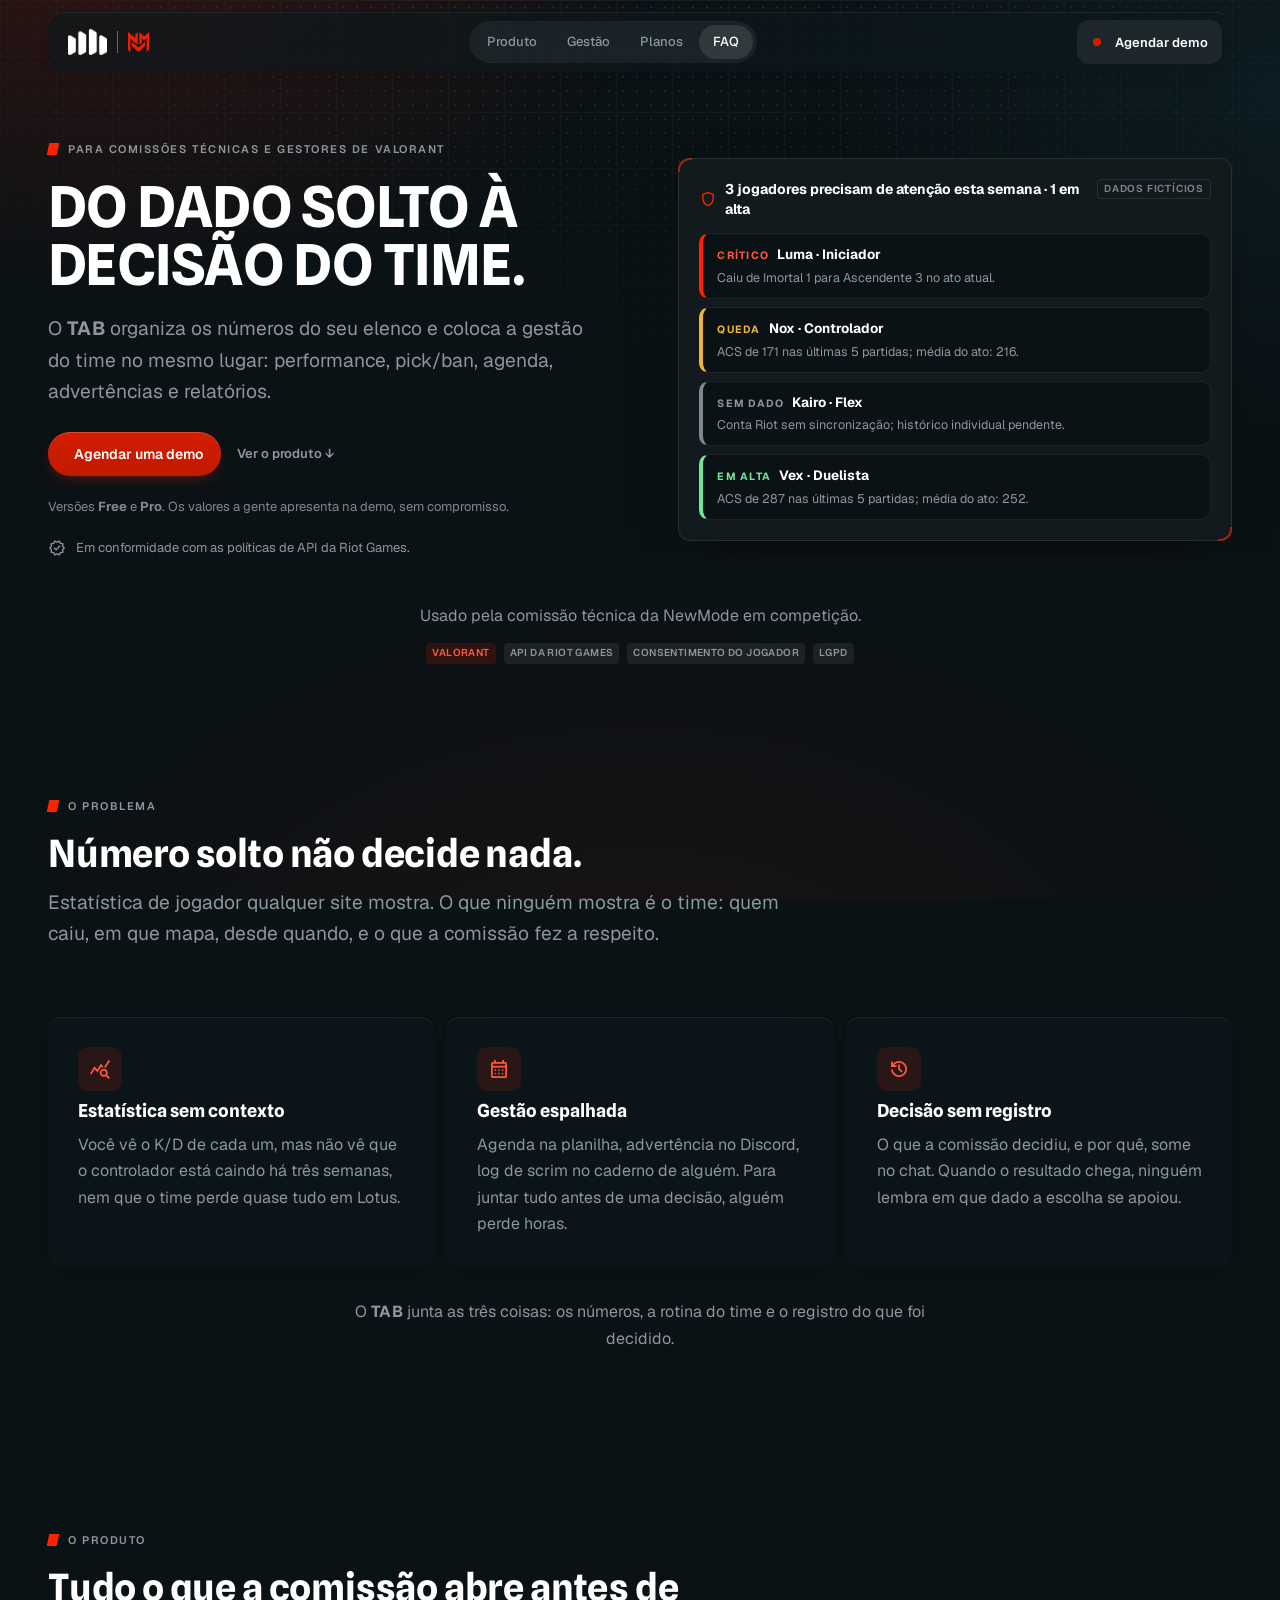
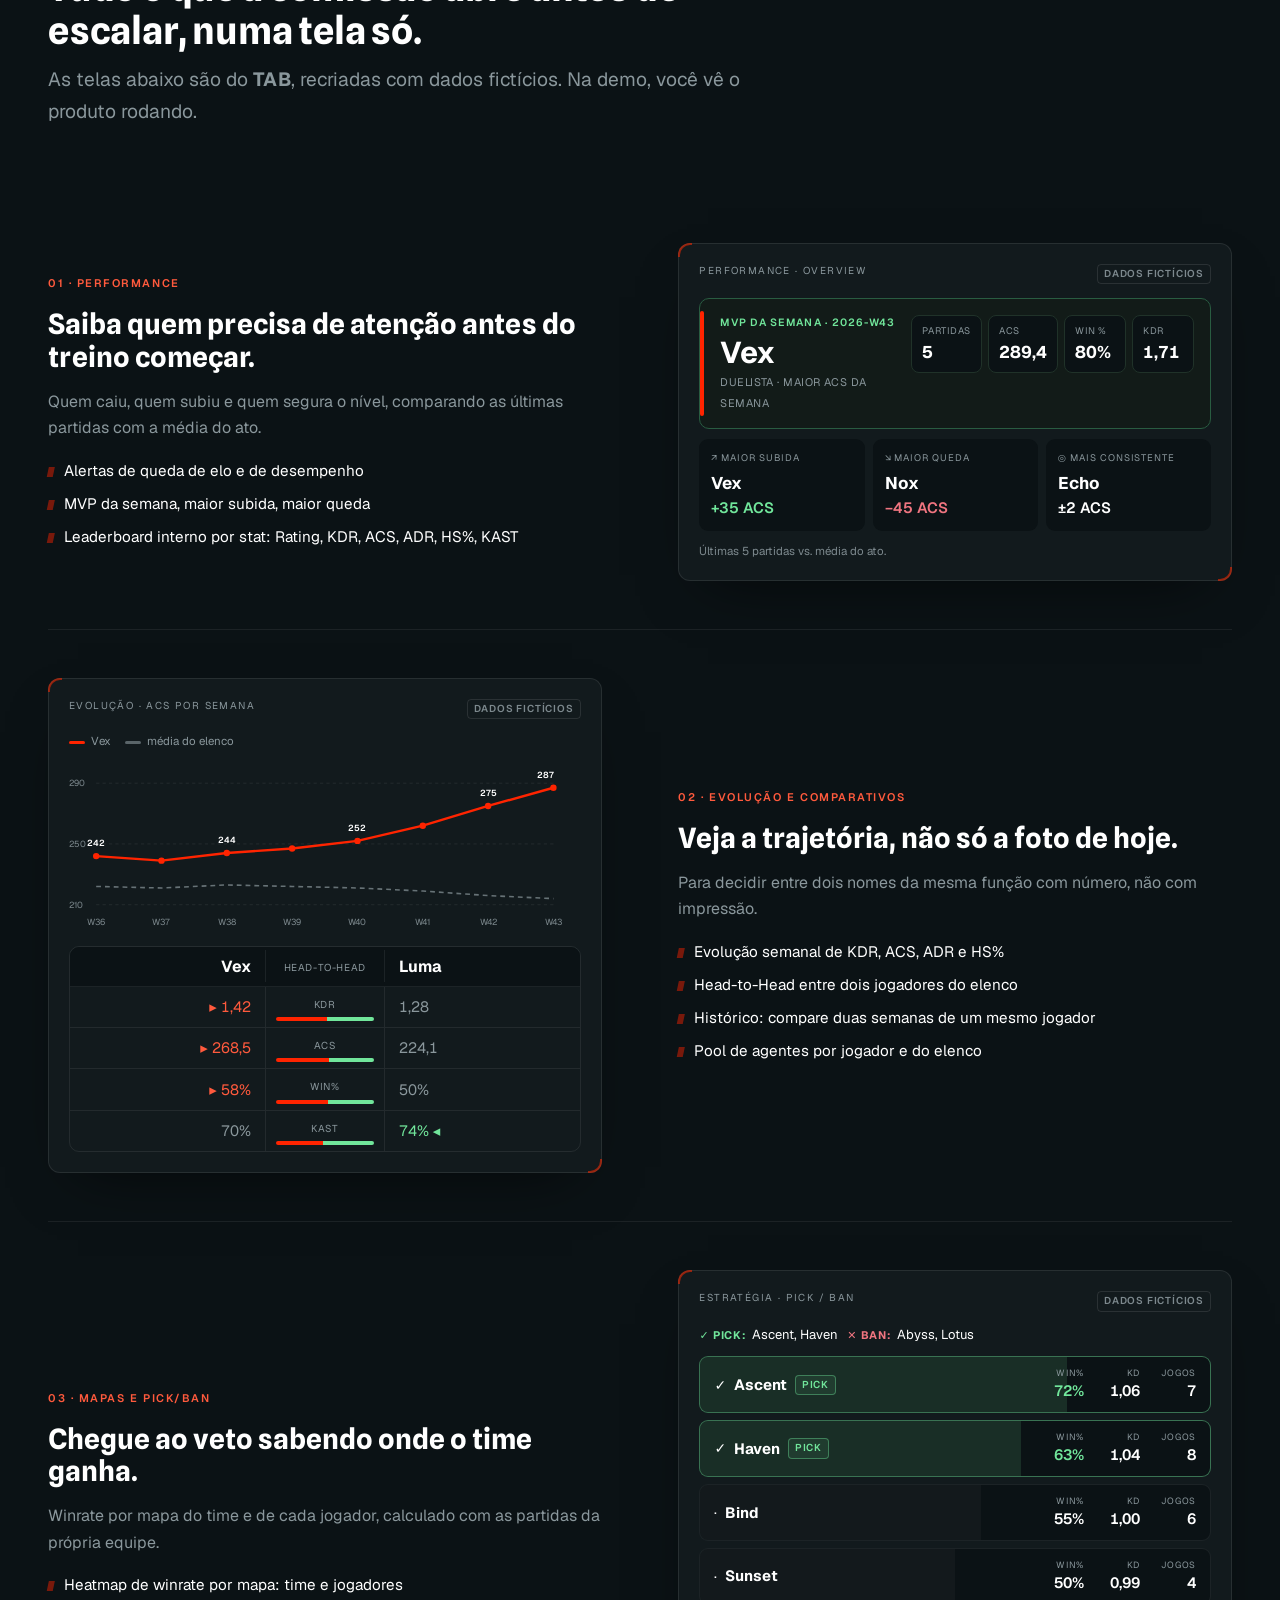
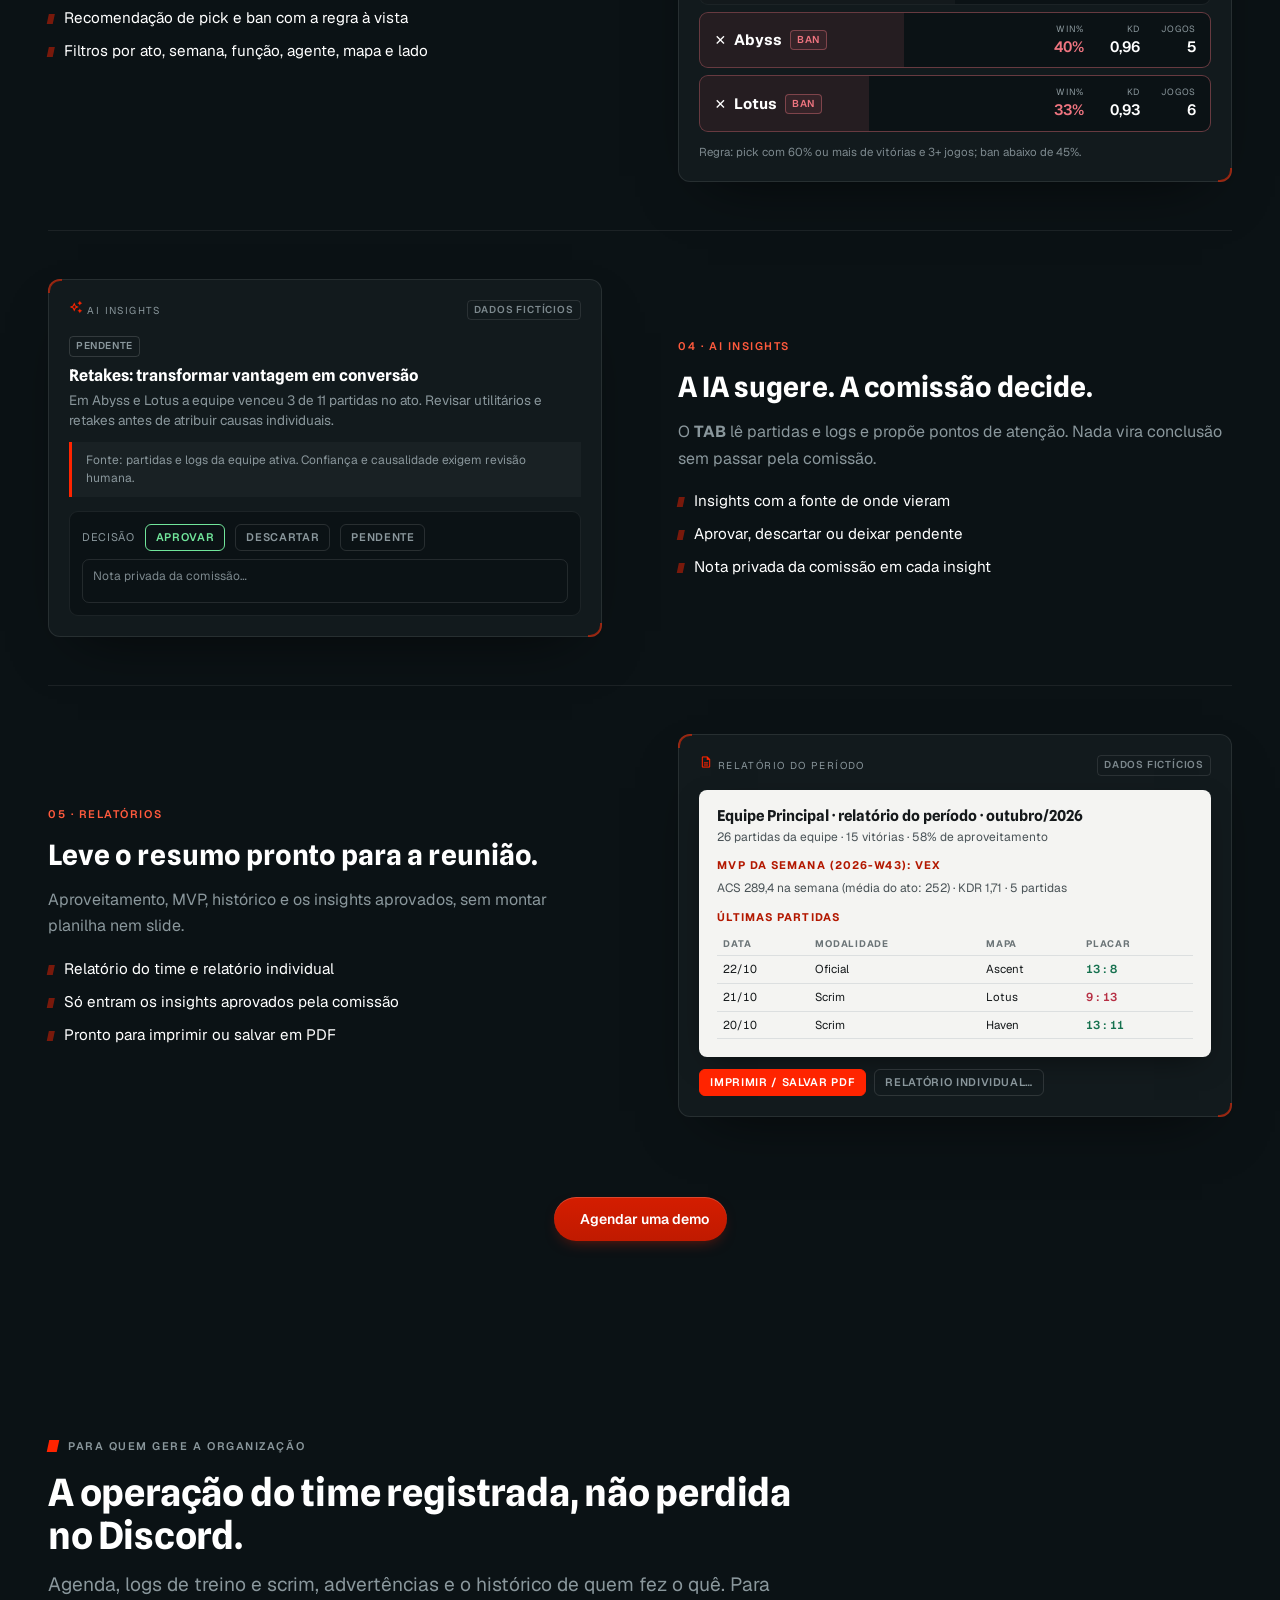
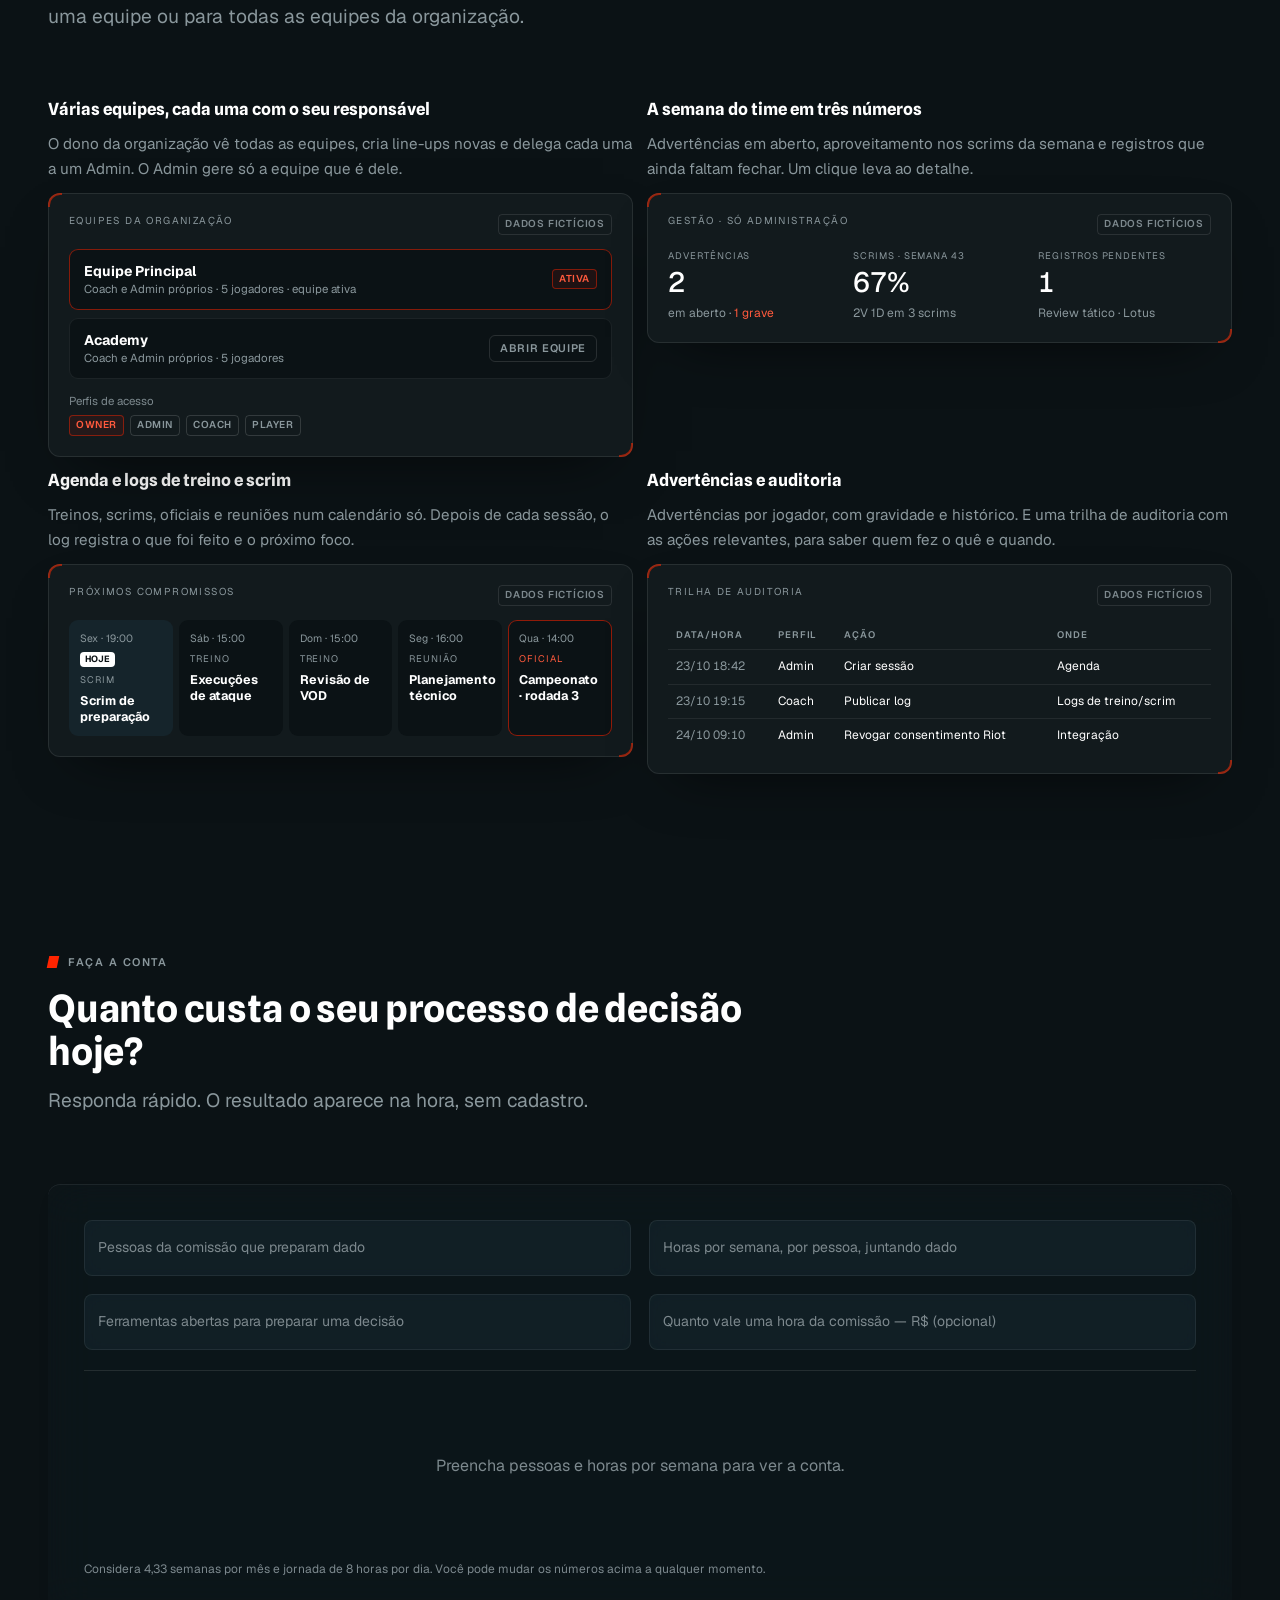
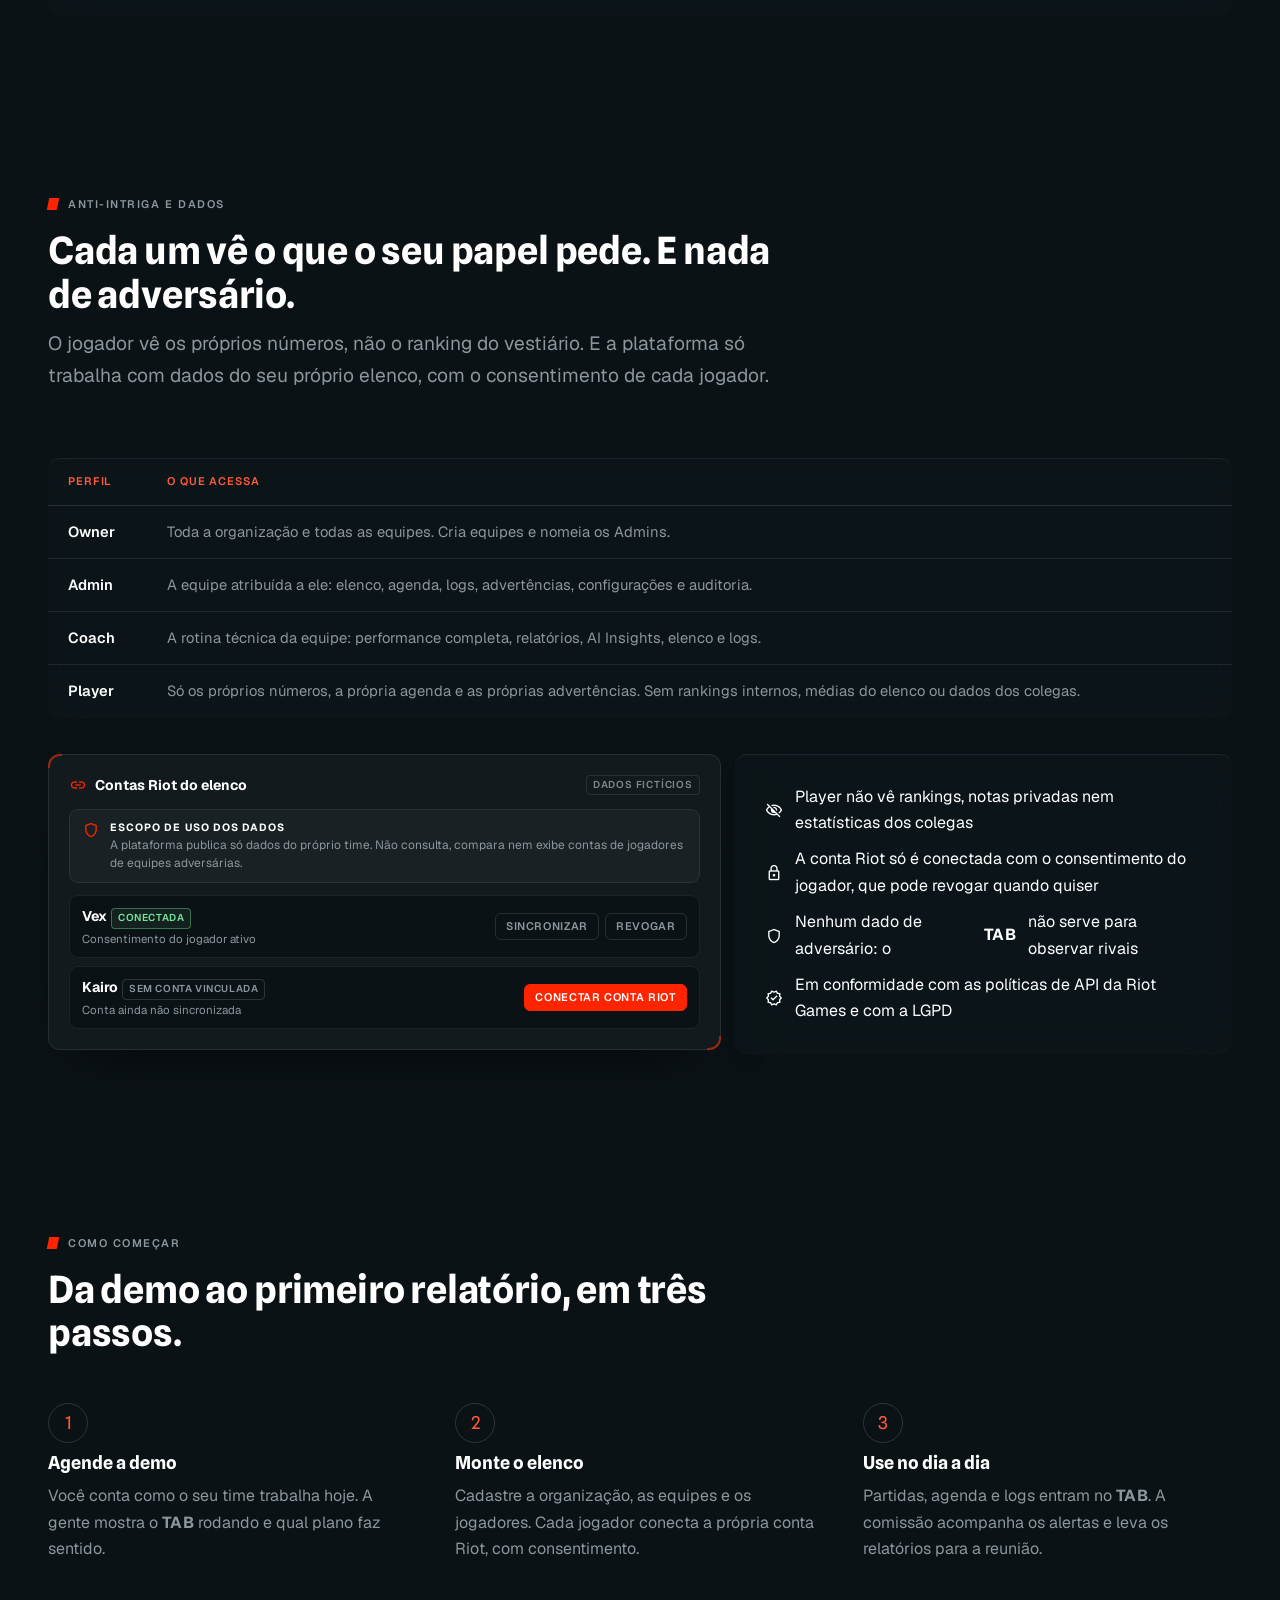
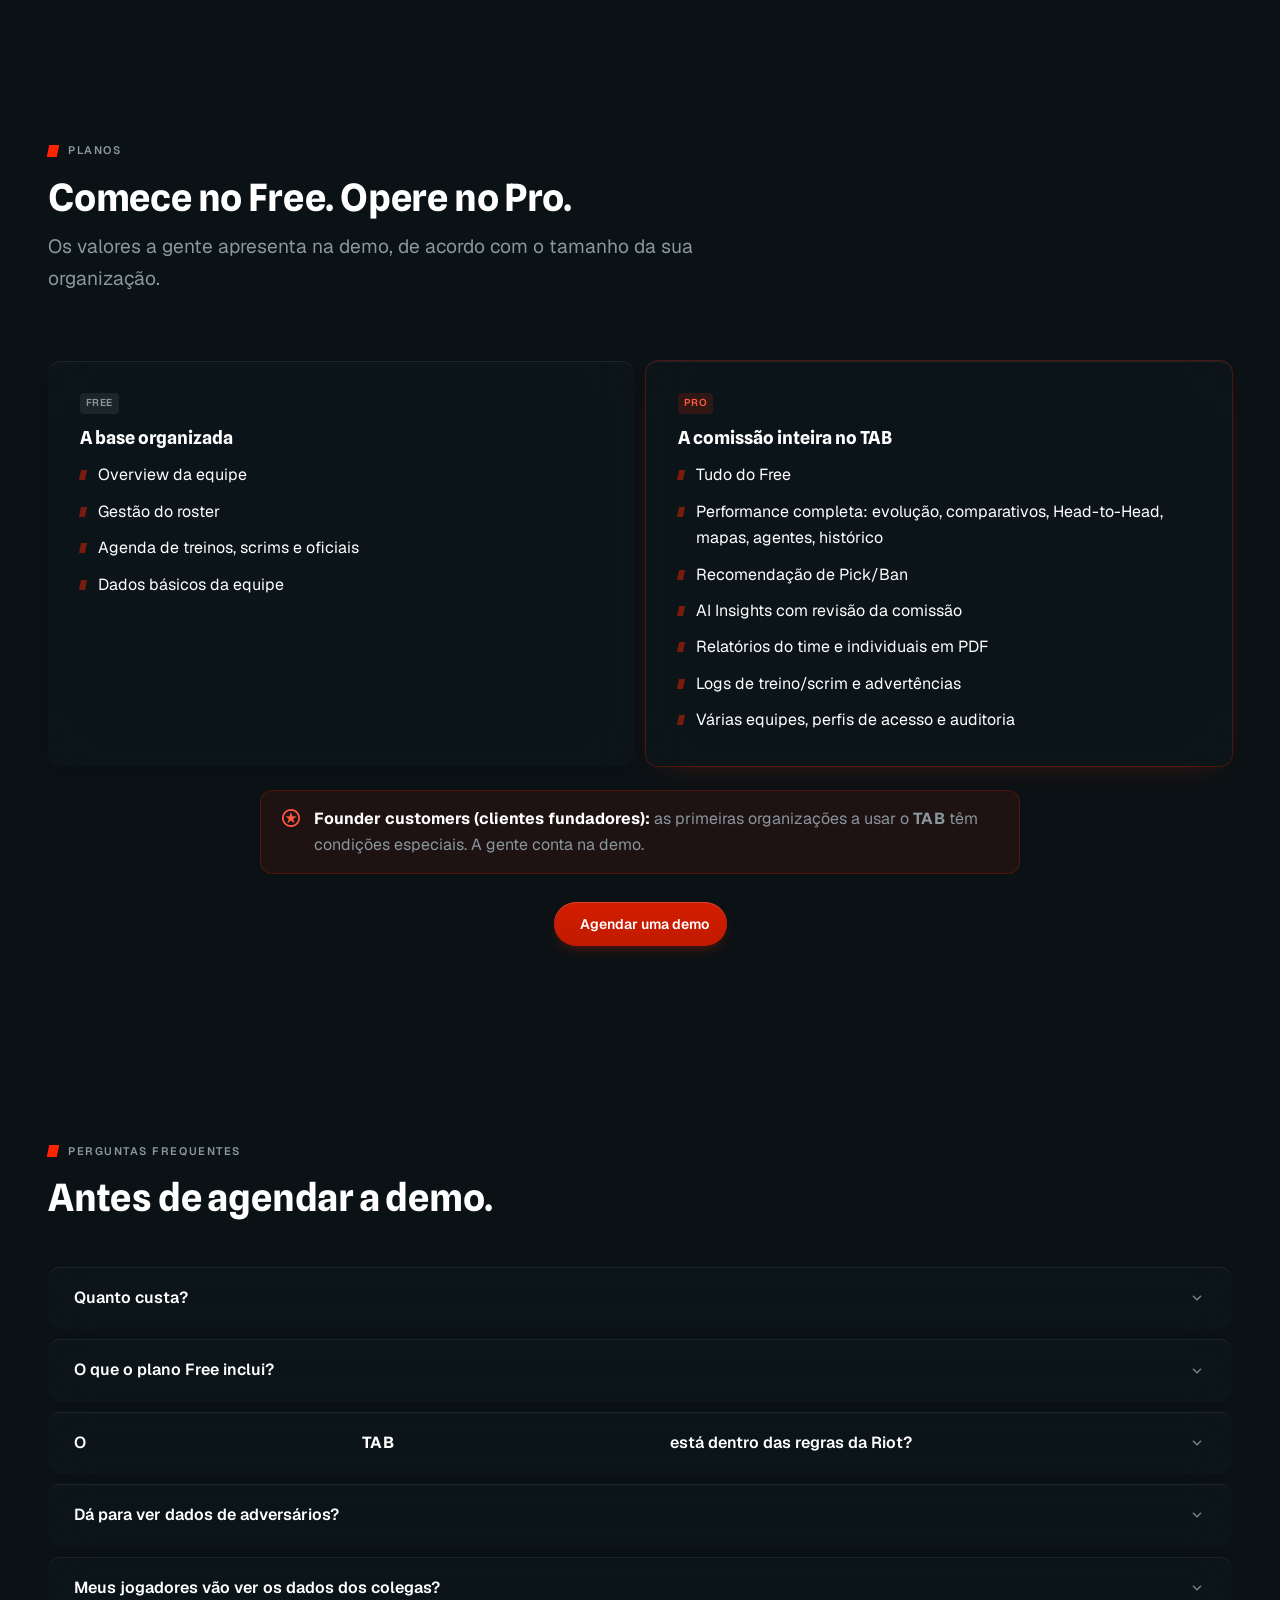
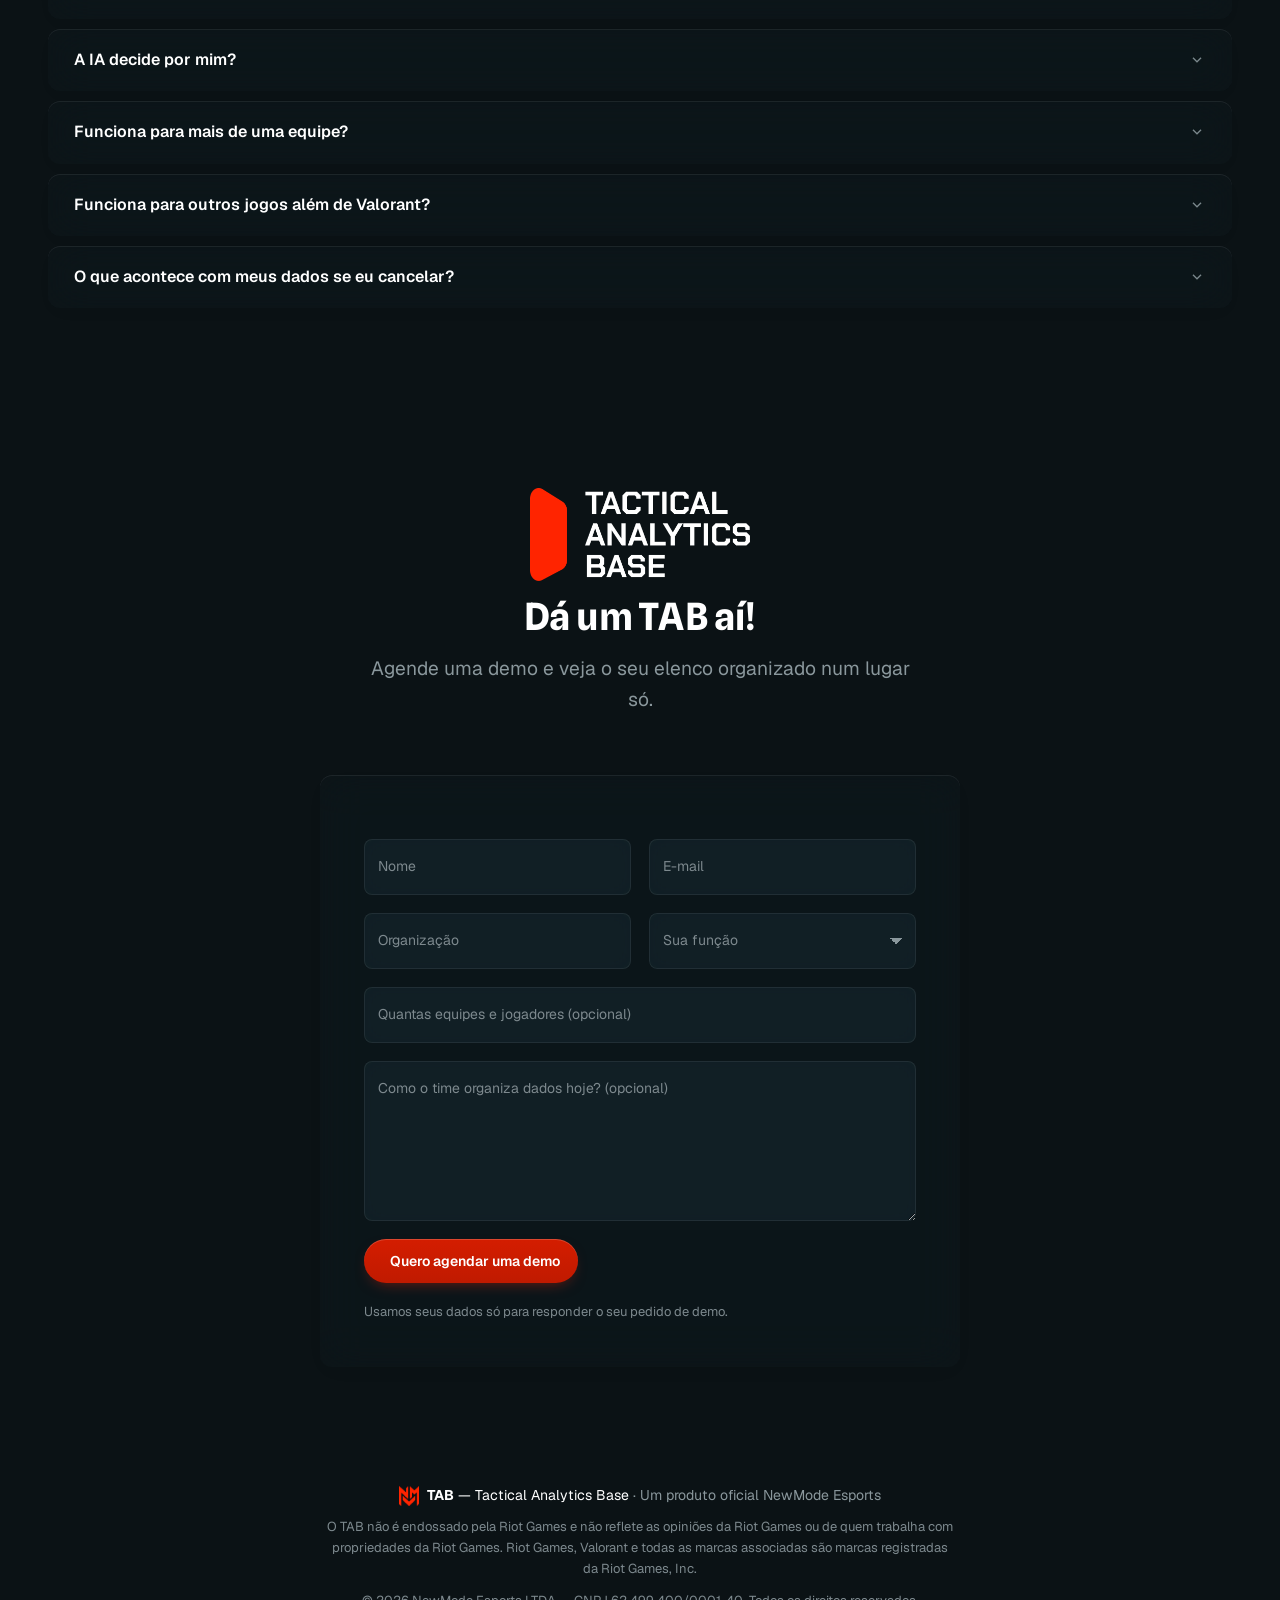
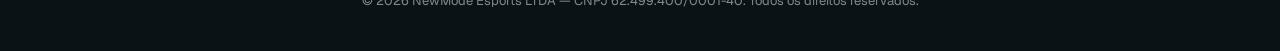
==== commit 8e4f4425: "Heurísticas de usabilidade: orientação, validação do formulário e menos texto - Menu marca a seção v" ====
--- a/index.html
+++ b/index.html
@@ -143,7 +143,7 @@
         <div class="copy reveal">
           <span class="feature-n">01 · Performance</span>
           <h3>Saiba quem precisa de atenção antes do treino começar.</h3>
-          <p>O <span class="tab-mark">TAB</span> compara as últimas partidas de cada jogador com a média do ato e aponta quem está caindo, quem está em alta e quem é o mais consistente.</p>
+          <p>Quem caiu, quem subiu e quem segura o nível, comparando as últimas partidas com a média do ato.</p>
           <ul class="feature-list">
             <li><span class="blk"></span>Alertas de queda de elo e de desempenho</li>
             <li><span class="blk"></span>MVP da semana, maior subida, maior queda</li>
@@ -179,7 +179,7 @@
         <div class="copy reveal">
           <span class="feature-n">02 · Evolução e comparativos</span>
           <h3>Veja a trajetória, não só a foto de hoje.</h3>
-          <p>A evolução semana a semana de cada jogador contra a média do elenco, e um duelo 1v1 interno quando você precisa decidir entre dois nomes para a mesma função.</p>
+          <p>Para decidir entre dois nomes da mesma função com número, não com impressão.</p>
           <ul class="feature-list">
             <li><span class="blk"></span>Evolução semanal de KDR, ACS, ADR e HS%</li>
             <li><span class="blk"></span>Head-to-Head entre dois jogadores do elenco</li>
@@ -219,7 +219,7 @@
         <div class="copy reveal">
           <span class="feature-n">03 · Mapas e Pick/Ban</span>
           <h3>Chegue ao veto sabendo onde o time ganha.</h3>
-          <p>O winrate do time por mapa, com scrims e oficiais, e o de cada jogador na ranked. O <span class="tab-mark">TAB</span> sugere o que pickar e o que banir a partir das partidas da própria equipe.</p>
+          <p>Winrate por mapa do time e de cada jogador, calculado com as partidas da própria equipe.</p>
           <ul class="feature-list">
             <li><span class="blk"></span>Heatmap de winrate por mapa: time e jogadores</li>
             <li><span class="blk"></span>Recomendação de pick e ban com a regra à vista</li>
@@ -250,7 +250,7 @@
         <div class="copy reveal">
           <span class="feature-n">04 · AI Insights</span>
           <h3>A IA sugere. A comissão decide.</h3>
-          <p>O <span class="tab-mark">TAB</span> lê as partidas e os logs da equipe e propõe pontos de atenção. Nada vira conclusão sozinho: cada insight passa pela revisão da comissão, que aprova, descarta e anota o contexto.</p>
+          <p>O <span class="tab-mark">TAB</span> lê partidas e logs e propõe pontos de atenção. Nada vira conclusão sem passar pela comissão.</p>
           <ul class="feature-list">
             <li><span class="blk"></span>Insights com a fonte de onde vieram</li>
             <li><span class="blk"></span>Aprovar, descartar ou deixar pendente</li>
@@ -279,7 +279,7 @@
         <div class="copy reveal">
           <span class="feature-n">05 · Relatórios</span>
           <h3>Leve o resumo pronto para a reunião.</h3>
-          <p>Relatório do período da equipe, com aproveitamento, MVP e os insights que a comissão aprovou. Ou o relatório individual de um jogador, com desempenho, histórico ranqueado e advertências. Os dois saem em PDF.</p>
+          <p>Aproveitamento, MVP, histórico e os insights aprovados, sem montar planilha nem slide.</p>
           <ul class="feature-list">
             <li><span class="blk"></span>Relatório do time e relatório individual</li>
             <li><span class="blk"></span>Só entram os insights aprovados pela comissão</li>
@@ -567,7 +567,7 @@
 
     <div class="founders reveal">
       <span class="icon" aria-hidden="true">stars</span>
-      <p><b>Founder customers:</b> as primeiras organizações a usar o <span class="tab-mark">TAB</span> têm condições especiais. A gente conta na demo.</p>
+      <p><b>Founder customers (clientes fundadores):</b> as primeiras organizações a usar o <span class="tab-mark">TAB</span> têm condições especiais. A gente conta na demo.</p>
     </div>
 
     <p class="reveal" style="text-align:center">
@@ -586,7 +586,7 @@
     <div class="lp-faq reveal">
       <details class="card lp-faq-item">
         <summary>Quanto custa?<span class="icon" aria-hidden="true">expand_more</span></summary>
-        <p>O <span class="tab-mark">TAB</span> tem um plano Free e um plano Pro. Os valores do Pro a gente apresenta na demo, porque dependem do tamanho da organização e de quantas equipes vão usar. As primeiras organizações têm condições especiais de founder customer.</p>
+        <p>O <span class="tab-mark">TAB</span> tem um plano Free e um plano Pro. Os valores do Pro a gente apresenta na demo, porque dependem do tamanho da organização e de quantas equipes vão usar. As primeiras organizações têm condições especiais de cliente fundador.</p>
       </details>
       <details class="card lp-faq-item">
         <summary>O que o plano Free inclui?<span class="icon" aria-hidden="true">expand_more</span></summary>
@@ -756,9 +756,54 @@
       status.classList.toggle("form-status--error", !!isError);
     }
 
+    // Validação própria (Nielsen 9): mensagem em português, específica e embaixo do campo, no lugar
+    // do balão nativo do navegador. Sem JS, o form continua com a validação nativa (novalidate só via JS).
+    form.noValidate = true;
+    var rules = {
+      nome: function (v) { return v ? "" : "Informe seu nome."; },
+      email: function (v) {
+        if (!v) { return "Informe seu e-mail."; }
+        return /^[^\s@]+@[^\s@]+\.[^\s@]+$/.test(v) ? "" : "Confira o e-mail: precisa ter @ e domínio (ex.: nome@org.com).";
+      },
+      organizacao: function (v) { return v ? "" : "Informe a organização ou o time."; },
+      funcao: function (v) { return v ? "" : "Escolha sua função."; }
+    };
+    function check(input) {
+      var msg = rules[input.name](input.value.trim());
+      var id = "err-" + input.id;
+      var el = document.getElementById(id);
+      if (msg) {
+        if (!el) {
+          el = document.createElement("p");
+          el.className = "field-error";
+          el.id = id;
+          input.closest(".field").appendChild(el);
+        }
+        el.textContent = msg;
+        input.setAttribute("aria-invalid", "true");
+        input.setAttribute("aria-describedby", id);
+      } else if (el) {
+        el.remove();
+        input.removeAttribute("aria-invalid");
+        input.removeAttribute("aria-describedby");
+      }
+      return !msg;
+    }
+    Object.keys(rules).forEach(function (name) {
+      var input = form.elements[name];
+      // valida ao sair do campo; depois do primeiro erro, revalida enquanto a pessoa corrige
+      input.addEventListener("blur", function () { if (input.value.trim() || input.hasAttribute("aria-invalid")) { check(input); } });
+      input.addEventListener(input.tagName === "SELECT" ? "change" : "input", function () { if (input.hasAttribute("aria-invalid")) { check(input); } });
+    });
+
     form.addEventListener("submit", function (e) {
       e.preventDefault();
-      if (!form.checkValidity()) { form.reportValidity(); return; }
+      var firstBad = null;
+      Object.keys(rules).forEach(function (name) {
+        var input = form.elements[name];
+        if (!check(input) && !firstBad) { firstBad = input; }
+      });
+      if (firstBad) { firstBad.focus(); showStatus("Faltam alguns dados. Confira os campos marcados.", true); return; }
       submit.disabled = true;
       submit.setAttribute("aria-busy", "true");
       showStatus("Enviando…", false);
@@ -788,6 +833,38 @@
         });
     });
   })();
+
+  // Orientação na página (Krug, trunk test): a âncora da seção visível fica marcada no menu.
+  // E a barra fixa do mobile some quando o formulário já está na tela.
+  (function () {
+    "use strict";
+    if (!("IntersectionObserver" in window)) { return; }
+    var links = document.querySelectorAll(".lp-nav-anchors a[href^='#']");
+    var byId = {};
+    links.forEach(function (a) {
+      var sec = document.getElementById(a.getAttribute("href").slice(1));
+      if (sec) { byId[sec.id] = a; }
+    });
+    var spy = new IntersectionObserver(function (entries) {
+      entries.forEach(function (en) {
+        if (!en.isIntersecting) { return; }
+        links.forEach(function (a) { a.removeAttribute("aria-current"); });
+        byId[en.target.id].setAttribute("aria-current", "true");
+      });
+    }, { rootMargin: "-45% 0px -50% 0px" });
+    Object.keys(byId).forEach(function (id) { spy.observe(document.getElementById(id)); });
+
+    var sticky = document.querySelector(".lp-sticky");
+    var formSec = document.getElementById("form");
+    if (sticky && formSec) {
+      new IntersectionObserver(function (entries) {
+        var on = entries[0].isIntersecting;
+        sticky.classList.toggle("is-hidden", on);
+        if (on) { sticky.setAttribute("tabindex", "-1"); sticky.setAttribute("aria-hidden", "true"); }
+        else { sticky.removeAttribute("tabindex"); sticky.removeAttribute("aria-hidden"); }
+      }, { threshold: 0.15 }).observe(formSec);
+    }
+  })();
 </script>
 </body>
 </html>
--- a/assets/css/site.css
+++ b/assets/css/site.css
@@ -5,22 +5,11 @@
    Referência: TASK MANAGEMENT/design/UI_SYSTEM_PROMPT.md
    ========================================================================== */
 
-/* Fontes da marca, hospedadas em /fonts (Agharti para h1, Chakra Petch para o resto).
-   Regra de uso (3/out): Agharti é sempre Black UltraWide e sempre em caixa alta — nunca usar
-   Agharti para um texto que não vai ficar uppercase (ver .lp-calc-big, que por isso usa
-   Chakra Petch em vez do display). Para trocar a variante, mude só a linha "src" abaixo. */
-@font-face {
-  font-family: "Agharti";
-  src: url("../../fonts/Agharti-BlackUltraWide.ttf") format("truetype");
-  font-weight: 700;
-  font-style: normal;
-  font-display: swap;
-}
-@font-face { font-family: "Chakra Petch"; font-weight: 300; font-style: normal; font-display: swap; src: url("../../fonts/ChakraPetch-Light.ttf") format("truetype"); }
-@font-face { font-family: "Chakra Petch"; font-weight: 400; font-style: normal; font-display: swap; src: url("../../fonts/ChakraPetch-Regular.ttf") format("truetype"); }
-@font-face { font-family: "Chakra Petch"; font-weight: 500; font-style: normal; font-display: swap; src: url("../../fonts/ChakraPetch-Medium.ttf") format("truetype"); }
-@font-face { font-family: "Chakra Petch"; font-weight: 600; font-style: normal; font-display: swap; src: url("../../fonts/ChakraPetch-SemiBold.ttf") format("truetype"); }
-@font-face { font-family: "Chakra Petch"; font-weight: 700; font-style: normal; font-display: swap; src: url("../../fonts/ChakraPetch-Bold.ttf") format("truetype"); }
+/* Fontes da LP do TAB (nov/2026), as mesmas do app: Spline Sans nos títulos (Bold — a fonte vai
+   de 300 a 700, não existe Black) e Geist no texto (Regular). Variáveis, hospedadas em /fonts, OFL. */
+@font-face { font-family: "Spline Sans"; font-weight: 300 700; font-style: normal; font-display: swap; src: url("../../fonts/SplineSans-VariableFont_wght.ttf") format("truetype"); }
+@font-face { font-family: "Geist"; font-weight: 100 900; font-style: normal; font-display: swap; src: url("../../fonts/Geist-VariableFont_wght.ttf") format("truetype"); }
+@font-face { font-family: "Geist"; font-weight: 100 900; font-style: italic; font-display: swap; src: url("../../fonts/Geist-Italic-VariableFont_wght.ttf") format("truetype"); }
 
 /* ---------- Tokens (formato "R G B", para aplicar opacidade com rgb(var(--x) / a)) ---------- */
 :root, [data-theme="dark"] {
@@ -77,8 +66,8 @@
   --muted: rgb(var(--color-muted));
   --faint: rgb(var(--color-faint));
 
-  --font-display: "Agharti", "Chakra Petch", ui-sans-serif, sans-serif;
-  --font-body: "Chakra Petch", ui-sans-serif, system-ui, sans-serif;
+  --font-display: "Spline Sans", ui-sans-serif, system-ui, sans-serif;
+  --font-body: "Geist", ui-sans-serif, system-ui, sans-serif;
 
   --radius: 12px;
   --gutter: clamp(16px, 4vw, 48px);
@@ -125,9 +114,9 @@
 .wrap { width: 100%; max-width: var(--maxw); margin-inline: auto; padding-inline: var(--gutter); }
 
 /* ---------- Tipografia ---------- */
-/* Só o h1 usa a fonte de marca, em caixa alta. h2/h3 são Chakra Petch. */
-h1, h2, h3 { margin: 0; line-height: 1.15; }
-h1 { font-family: var(--font-display); font-weight: 700; text-transform: uppercase; letter-spacing: .01em; line-height: 1.04; font-size: clamp(2.1rem, 5.4vw, 4rem); }
+/* Títulos em Spline Sans Bold; h1 em caixa alta (como os títulos de página do app). Texto em Geist. */
+h1, h2, h3, h4 { margin: 0; line-height: 1.15; font-family: var(--font-display); font-weight: 700; }
+h1 { text-transform: uppercase; letter-spacing: -.01em; line-height: 1.02; font-size: clamp(2.1rem, 5.4vw, 4rem); }
 h2 { font-weight: 700; font-size: clamp(1.5rem, 3vw, 2.35rem); letter-spacing: -.005em; }
 h3 { font-weight: 700; font-size: clamp(1.05rem, 1.4vw, 1.25rem); }
 
@@ -792,7 +781,7 @@
 .lp-footer-legal { max-width: 70ch; font-size: 11.5px; line-height: 1.6; color: var(--faint); }
 .lp-footer-links { margin: 0; }
 
-/* Regra de marca (3/out): fora de títulos em Agharti, a palavra TAB é sempre Chakra Petch Bold Uppercase */
+/* Regra de marca: a palavra TAB é sempre Bold e caixa alta (herda a fonte do contexto: Geist no texto, Spline nos títulos) */
 .tab-mark { font-weight: 700; text-transform: uppercase; letter-spacing: .02em; }
 
 /* cabeçalho: logo do TAB + logo da NewMode, separados por uma linha — ver tab.dc.html */
--- a/assets/css/tab.css
+++ b/assets/css/tab.css
@@ -28,6 +28,9 @@
 .feature-n { color: var(--muted); }
 .lp-trust .icon { color: var(--muted); }
 .feature-list .blk, .lp-offer .blk { opacity: .45; }
+
+/* Spline Sans é mais larga que a Agharti: H1 do hero menor para caber em 2 linhas no desktop */
+.lp-hero h1 { font-size: clamp(2.1rem, 4.4vw, 3.7rem); }
 
 /* Header: ícone do TAB em branco (o PNG é vermelho; o filtro mantém a forma e troca a cor) */
 .lp-brand img.lp-tab-icon { filter: brightness(0) invert(1); }
@@ -269,3 +272,31 @@
 @media (prefers-reduced-motion: reduce) {
   .reveal .app-pb-row > i, .reveal .app-chart .player { transform: none; stroke-dashoffset: 0; transition: none; }
 }
+
+/* ==========================================================================
+   Heurísticas de usabilidade (Krug / Nielsen), nov/2026
+   ========================================================================== */
+
+/* Trunk test / "onde estou": a âncora da seção visível fica marcada no menu */
+.lp-nav-anchors .tabs a[aria-current="true"] { color: var(--ink); background: rgb(var(--color-ink) / .1); }
+
+/* Fitts: alvo de toque mínimo de 44px também no botão do header */
+.btn-sm { min-height: 44px; }
+
+/* Status do sistema (Nielsen 1): botão desabilitado enquanto envia */
+.btn-glass:disabled { opacity: .6; cursor: progress; }
+
+/* Consistência (Nielsen 4): o rótulo do select fica dentro do campo enquanto nada foi escolhido,
+   igual aos outros campos (antes ele já aparecia "subido" com o campo vazio) */
+.field--float select.input:invalid:not(:focus) ~ .float-label { top: 28px; font-size: 14px; font-weight: 400; letter-spacing: normal; text-transform: none; }
+
+/* Erros (Nielsen 9): mensagem em português, específica, logo abaixo do campo */
+.field-error { margin: 6px 2px 0; font-size: 12.5px; line-height: 1.4; color: rgb(var(--color-neg)); }
+.field--float .input[aria-invalid="true"] { box-shadow: inset 0 0 0 1.5px rgb(var(--color-neg) / .85); }
+
+/* A barra fixa do mobile some quando o formulário já está na tela (não cobre o botão de envio) */
+.lp-sticky { transition: transform .25s ease, opacity .25s ease; }
+.lp-sticky.is-hidden { transform: translateY(110%); opacity: 0; pointer-events: none; }
+@media (prefers-reduced-motion: reduce) { .lp-sticky { transition: none; } }
+/* a mensagem de erro de um campo não estica o campo vizinho na mesma linha */
+.form-row { align-items: start; }
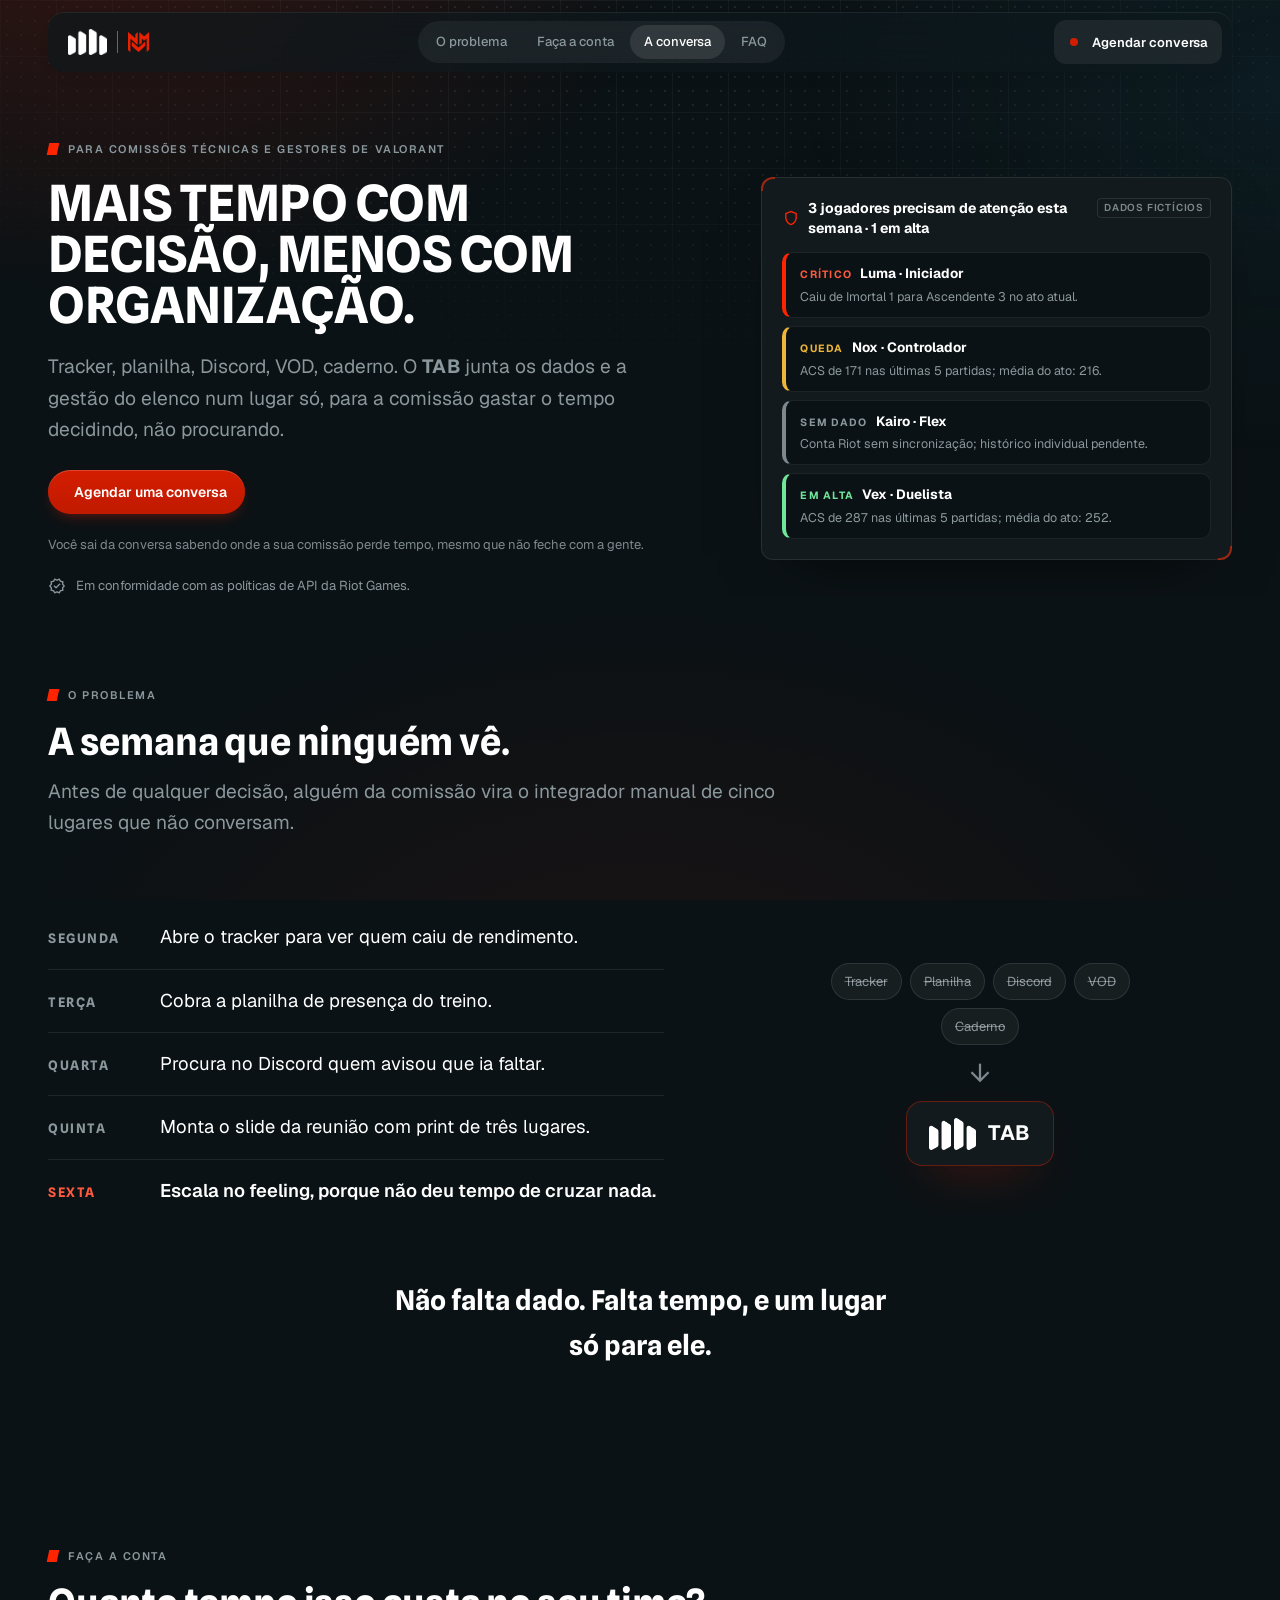
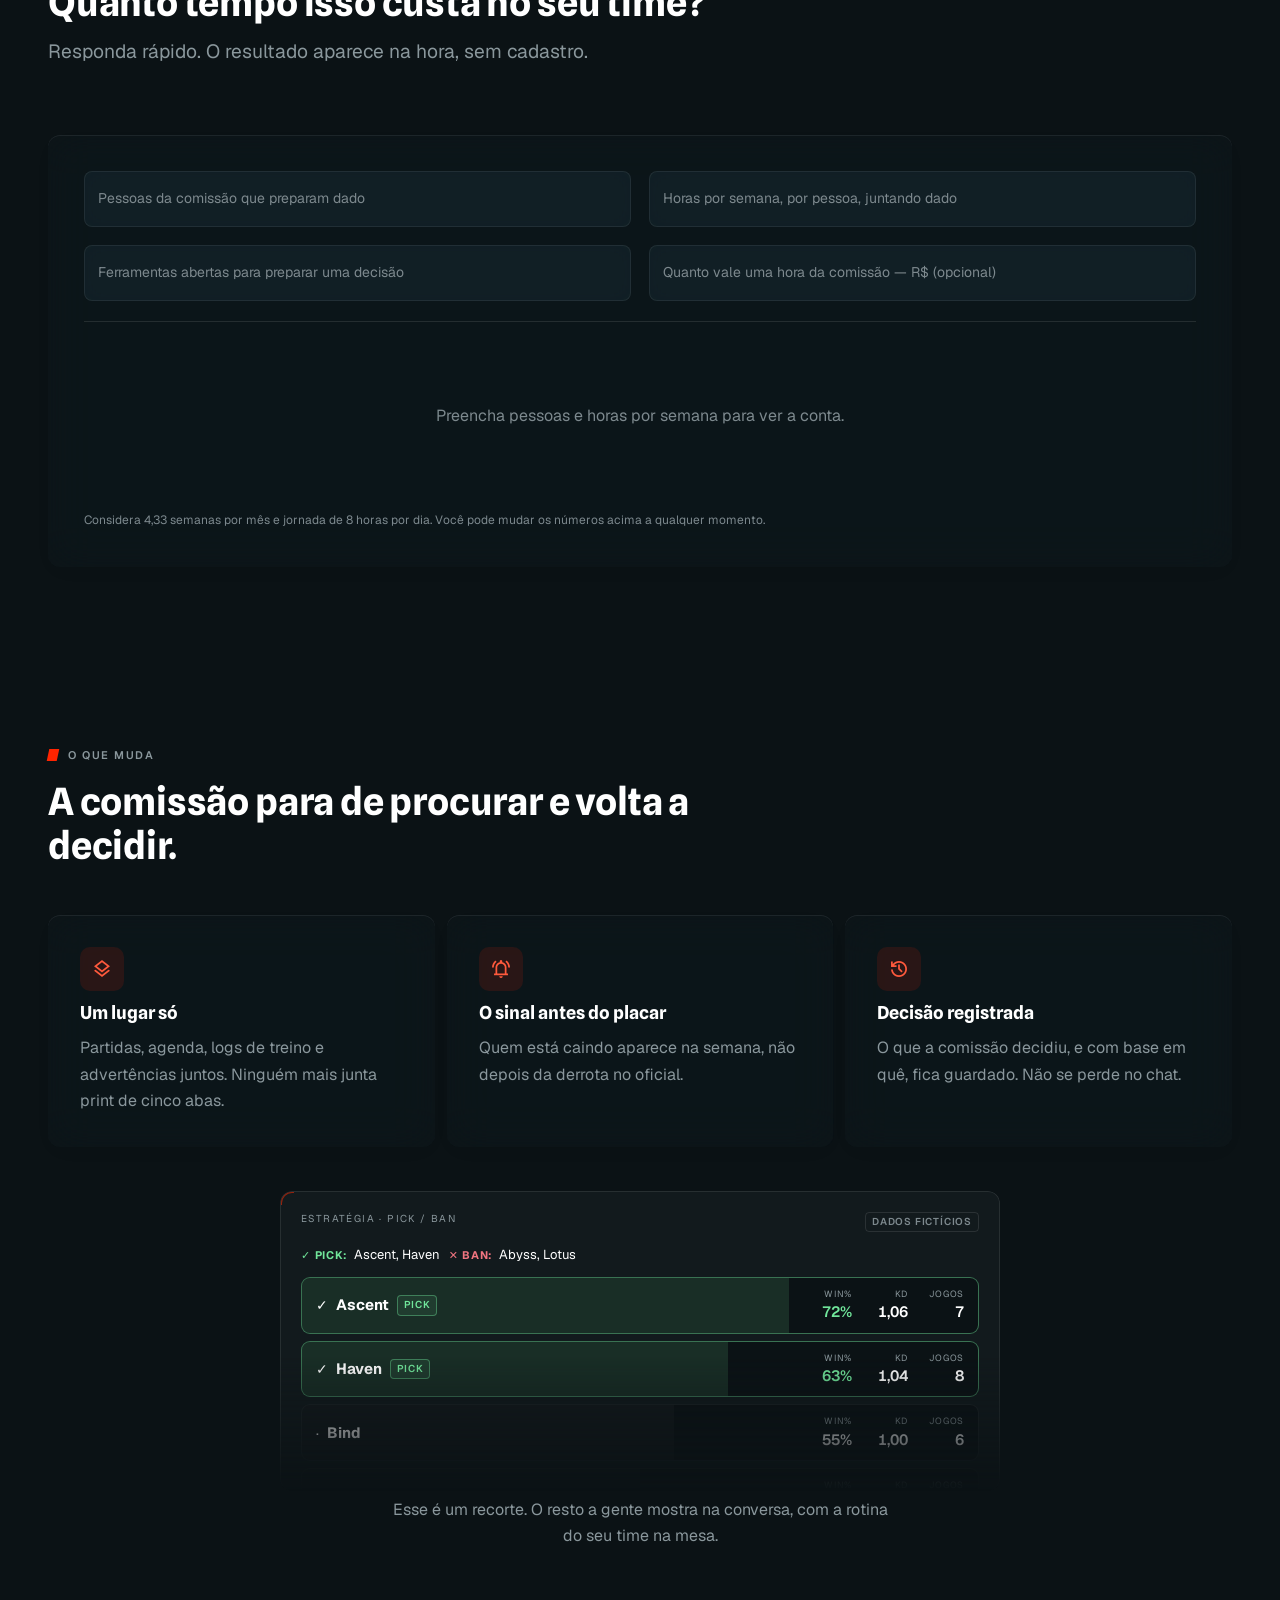
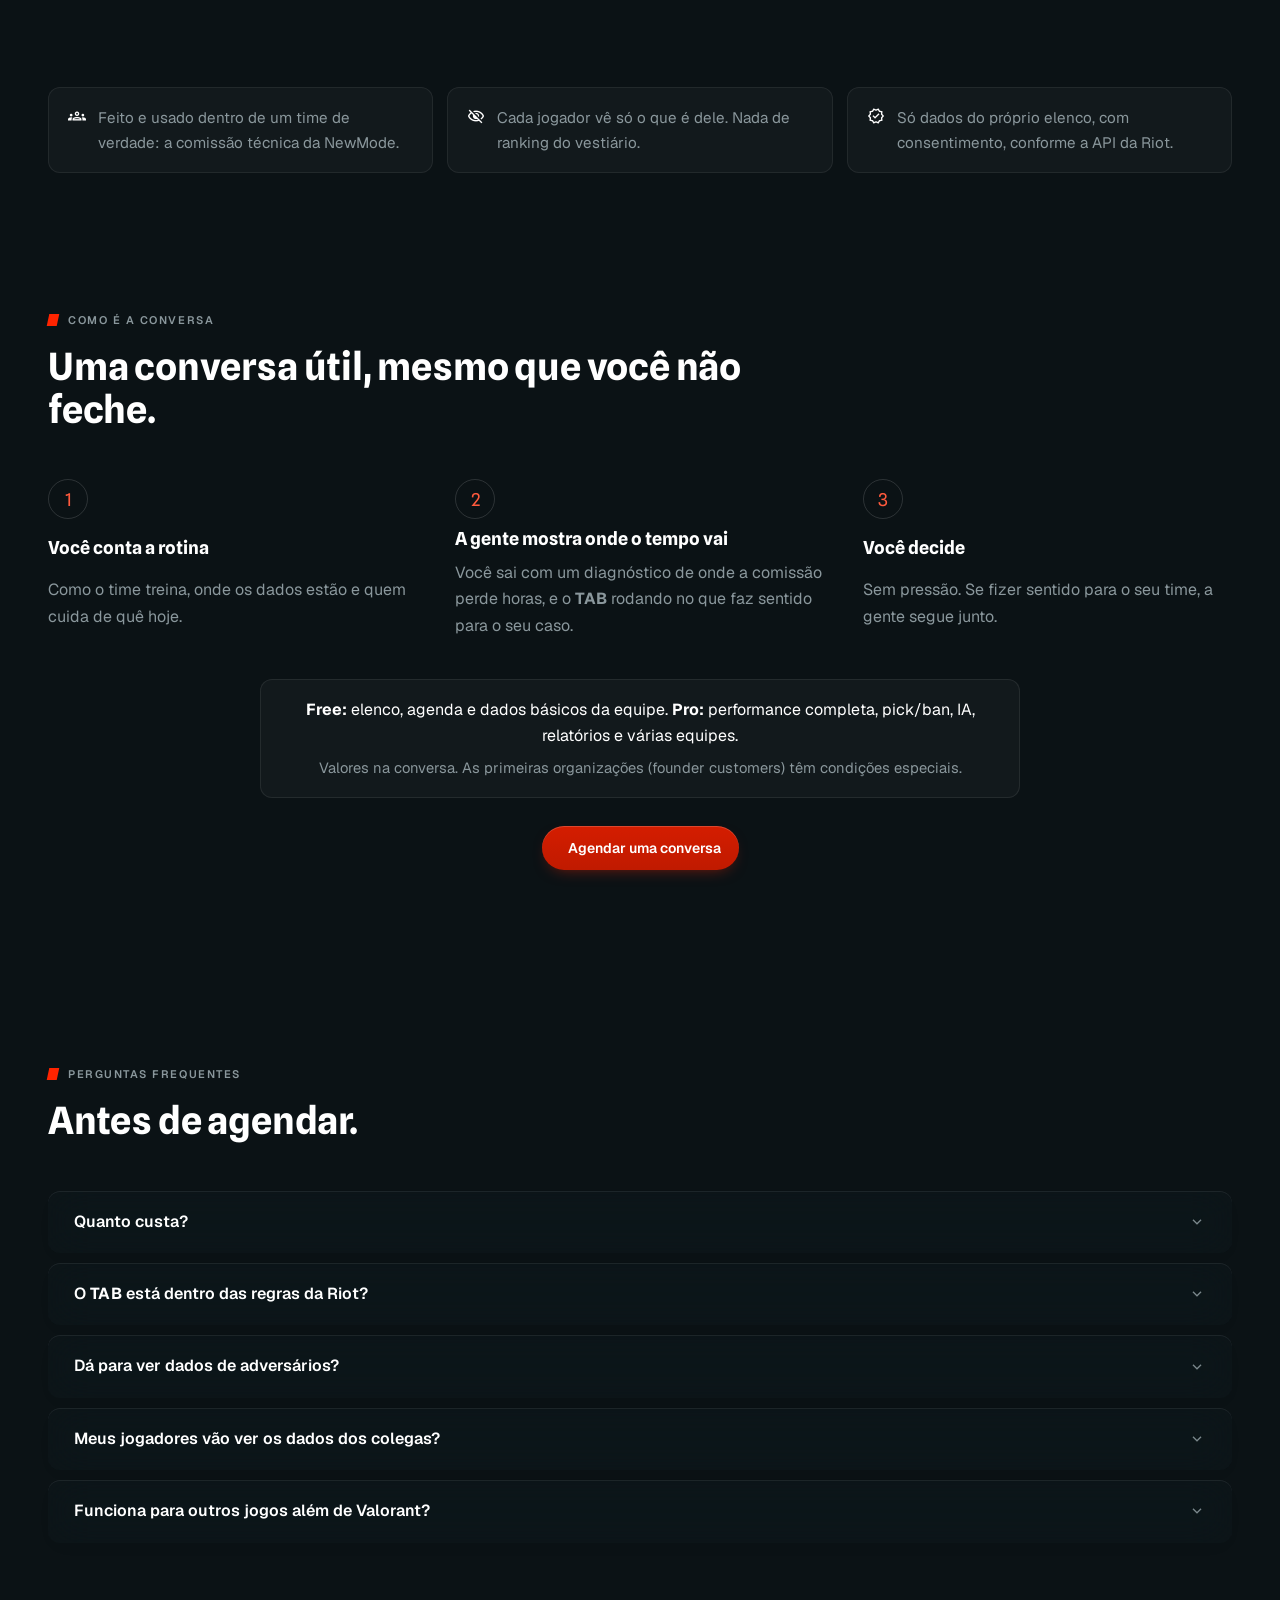
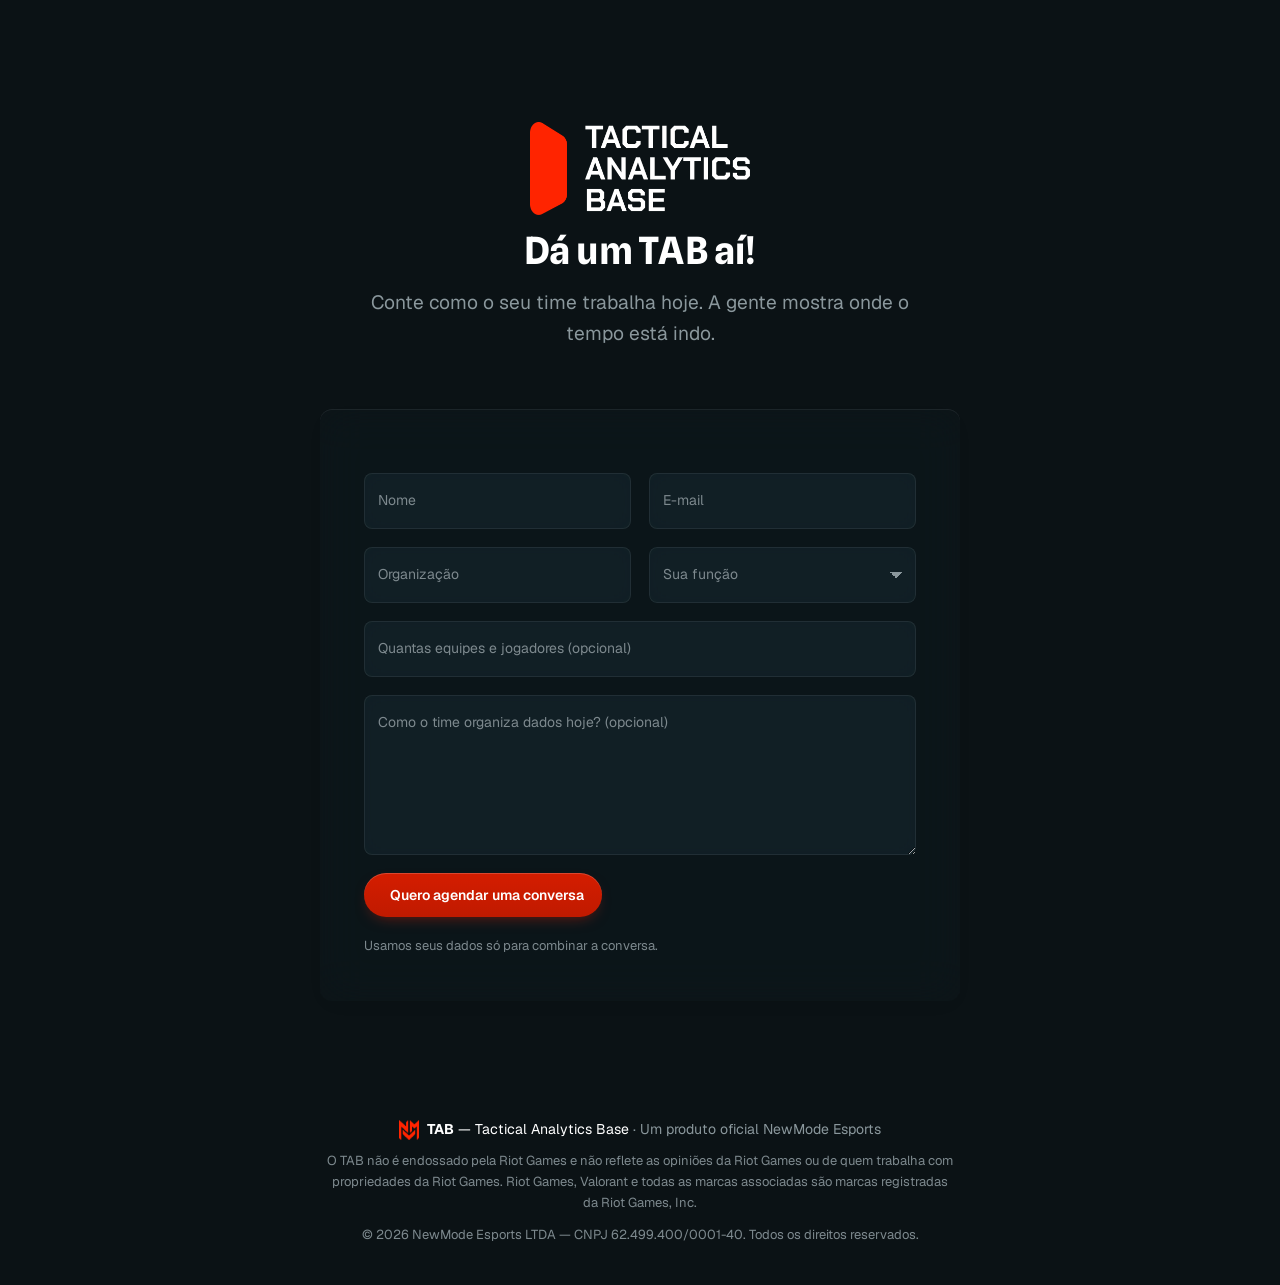
==== commit f7726b65: "LP v3: narrativa do problema, menos informação, CTA de conversa - H1 'Mais tempo com decisão, menos " ====
--- a/index.html
+++ b/index.html
@@ -3,11 +3,11 @@
 <head>
 <meta charset="utf-8">
 <meta name="viewport" content="width=device-width, initial-scale=1">
-<title>TAB | Analytics e gestão de elenco para times de Valorant</title>
-<meta name="description" content="O TAB organiza os dados do seu elenco de Valorant e coloca a gestão do time no mesmo lugar: performance, pick/ban, agenda, advertências e relatórios. Agende uma demo.">
+<title>TAB | Mais tempo com decisão, menos com organização</title>
+<meta name="description" content="Tracker, planilha, Discord, VOD, caderno. O TAB junta os dados e a gestão do elenco de Valorant num lugar só. Agende uma conversa e descubra onde a sua comissão perde tempo.">
 <meta name="theme-color" content="#0b1215">
-<meta property="og:title" content="TAB | Do dado solto à decisão do time">
-<meta property="og:description" content="Performance, pick/ban, agenda, advertências e relatórios do seu elenco de Valorant, num lugar só. Agende uma demo.">
+<meta property="og:title" content="TAB | Mais tempo com decisão, menos com organização">
+<meta property="og:description" content="O TAB junta os dados e a gestão do elenco de Valorant num lugar só, para a comissão gastar o tempo decidindo, não procurando.">
 <meta property="og:type" content="website">
 <meta property="og:image" content="https://tabgg.com/assets/img/tab/tab-og.png">
 <meta property="og:url" content="https://tabgg.com/">
@@ -16,7 +16,7 @@
 <link rel="preconnect" href="https://fonts.googleapis.com">
 <link rel="preconnect" href="https://fonts.gstatic.com" crossorigin>
 <!-- ICONS: manter em ordem alfabética e em sincronia com os ícones usados na página -->
-<link href="https://fonts.googleapis.com/css2?family=Material+Symbols+Outlined:opsz,wght,FILL,GRAD@24,400,0,0&icon_names=arrow_forward,auto_awesome,calendar_month,check_circle,description,expand_more,history,link,lock,query_stats,shield,stars,verified,visibility_off&display=block" rel="stylesheet">
+<link href="https://fonts.googleapis.com/css2?family=Material+Symbols+Outlined:opsz,wght,FILL,GRAD@24,400,0,0&icon_names=arrow_forward,check_circle,expand_more,groups,history,layers,notifications_active,shield,verified,visibility_off&display=block" rel="stylesheet">
 <link rel="stylesheet" href="assets/css/site.css">
 <link rel="stylesheet" href="assets/css/tab.css">
 <!-- Vercel Web Analytics (sem cookies). Só passa a registrar depois de ativado no painel do projeto tab-lp.
@@ -27,10 +27,12 @@
 <body class="lp-page">
 <a class="skip-link" href="#main">Pular para o conteúdo</a>
 
-<!-- Landing page do TAB (v2, nov/2026). Um objetivo só: agendar uma demo.
-     Base de conteúdo: o protótipo comercial tab-commercial.html (NEWMODE/Documentos/TAB) — a página
-     só fala do que existe nele. Fluxo: coach (usuário, influencia) → dono/gestor (decide e paga).
-     Telas recriadas em HTML com dados fictícios (nicks do protótipo), nunca dado real de jogador. -->
+<!-- Landing page do TAB (v3, nov/2026). Um objetivo só: agendar uma conversa.
+     Direção: narrativa do problema (tempo e esforço perdidos entre várias plataformas, falta de gestão
+     e de informação unificada), não catálogo de funcionalidades. "Seja interessante, não interesseiro"
+     (Alfredo Soares): a página é útil antes de vender (a calculadora e o diagnóstico na conversa) e
+     mostra pouco do produto, para a curiosidade levar à conversa.
+     Conteúdo do produto: só o que existe no protótipo tab-commercial.html. Telas com dados fictícios. -->
 <header class="site-header">
   <div class="bar glass-panel">
     <a class="lp-brand" href="#top" aria-label="NewMode TAB — topo da página">
@@ -40,13 +42,13 @@
     </a>
     <nav class="lp-nav-anchors" aria-label="Seções da página">
       <div class="tabs">
-        <a href="#produto">Produto</a>
-        <a href="#gestao">Gestão</a>
-        <a href="#planos">Planos</a>
+        <a href="#problema">O problema</a>
+        <a href="#calculadora">Faça a conta</a>
+        <a href="#conversa">A conversa</a>
         <a href="#faq">FAQ</a>
       </div>
     </nav>
-    <a class="btn btn-sm" href="#form">Agendar demo</a>
+    <a class="btn btn-sm" href="#form">Agendar conversa</a>
   </div>
 </header>
 
@@ -59,13 +61,12 @@
     <div class="split">
       <div class="copy">
         <p class="section-title">Para comissões técnicas e gestores de Valorant</p>
-        <h1>Do dado solto à decisão do time.</h1>
-        <p class="lead">O <span class="tab-mark">TAB</span> organiza os números do seu elenco e coloca a gestão do time no mesmo lugar: performance, pick/ban, agenda, advertências e relatórios.</p>
+        <h1>Mais tempo com decisão, menos com organização.</h1>
+        <p class="lead">Tracker, planilha, Discord, VOD, caderno. O <span class="tab-mark">TAB</span> junta os dados e a gestão do elenco num lugar só, para a comissão gastar o tempo decidindo, não procurando.</p>
         <div class="lp-hero-actions">
-          <a class="btn-glass" href="#form">Agendar uma demo <span class="icon" aria-hidden="true">arrow_forward</span></a>
-          <a class="lp-hero-more" href="#produto">Ver o produto ↓</a>
-        </div>
-        <p class="lp-microcopy">Versões <b>Free</b> e <b>Pro</b>. Os valores a gente apresenta na demo, sem compromisso.</p>
+          <a class="btn-glass" href="#form">Agendar uma conversa <span class="icon" aria-hidden="true">arrow_forward</span></a>
+        </div>
+        <p class="lp-microcopy">Você sai da conversa sabendo onde a sua comissão perde tempo, mesmo que não feche com a gente.</p>
         <p class="lp-trust lp-trust--badge"><span class="icon" aria-hidden="true">verified</span>Em conformidade com as políticas de API da Riot Games.</p>
       </div>
 
@@ -87,314 +88,43 @@
   </div>
 </section>
 
-<section class="lp-proof">
-  <div class="wrap reveal">
-    <p>Usado pela comissão técnica da NewMode em competição.</p>
-    <div class="tags">
-      <span class="tag tag--brand">Valorant</span>
-      <span class="tag">API da Riot Games</span>
-      <span class="tag">Consentimento do jogador</span>
-      <span class="tag">LGPD</span>
-    </div>
-  </div>
-</section>
-
-<!-- ============================== 2. PROBLEMA ============================== -->
+<!-- ============================== 2. A SEMANA QUE NINGUÉM VÊ ============================== -->
 <section class="section" id="problema">
   <div class="wrap">
     <div class="section-head reveal">
       <p class="section-title">O problema</p>
-      <h2>Número solto não decide nada.</h2>
-      <p class="lead">Estatística de jogador qualquer site mostra. O que ninguém mostra é o time: quem caiu, em que mapa, desde quando, e o que a comissão fez a respeito.</p>
-    </div>
-    <div class="grid prob-grid">
-      <article class="card reveal">
-        <div class="lp-benefit-icon"><span class="icon" aria-hidden="true">query_stats</span></div>
-        <h3>Estatística sem contexto</h3>
-        <p>Você vê o K/D de cada um, mas não vê que o controlador está caindo há três semanas, nem que o time perde quase tudo em Lotus.</p>
-      </article>
-      <article class="card reveal">
-        <div class="lp-benefit-icon"><span class="icon" aria-hidden="true">calendar_month</span></div>
-        <h3>Gestão espalhada</h3>
-        <p>Agenda na planilha, advertência no Discord, log de scrim no caderno de alguém. Para juntar tudo antes de uma decisão, alguém perde horas.</p>
-      </article>
-      <article class="card reveal">
-        <div class="lp-benefit-icon"><span class="icon" aria-hidden="true">history</span></div>
-        <h3>Decisão sem registro</h3>
-        <p>O que a comissão decidiu, e por quê, some no chat. Quando o resultado chega, ninguém lembra em que dado a escolha se apoiou.</p>
-      </article>
-    </div>
-    <p class="lp-section-close reveal">O <span class="tab-mark">TAB</span> junta as três coisas: os números, a rotina do time e o registro do que foi decidido.</p>
-  </div>
-</section>
-
-<!-- ============================== 3. PRODUTO (para o coach) ============================== -->
-<section class="section" id="produto">
-  <div class="wrap">
-    <div class="section-head reveal">
-      <p class="section-title">O produto</p>
-      <h2>Tudo o que a comissão abre antes de escalar, numa tela só.</h2>
-      <p class="lead">As telas abaixo são do <span class="tab-mark">TAB</span>, recriadas com dados fictícios. Na demo, você vê o produto rodando.</p>
-    </div>
-
-    <!-- 3a. Quem precisa de atenção / MVP -->
-    <div class="feature">
-      <div class="split">
-        <div class="copy reveal">
-          <span class="feature-n">01 · Performance</span>
-          <h3>Saiba quem precisa de atenção antes do treino começar.</h3>
-          <p>Quem caiu, quem subiu e quem segura o nível, comparando as últimas partidas com a média do ato.</p>
-          <ul class="feature-list">
-            <li><span class="blk"></span>Alertas de queda de elo e de desempenho</li>
-            <li><span class="blk"></span>MVP da semana, maior subida, maior queda</li>
-            <li><span class="blk"></span>Leaderboard interno por stat: Rating, KDR, ACS, ADR, HS%, KAST</li>
-          </ul>
-        </div>
-        <div class="reveal">
-          <div class="app" role="img" aria-label="Painel de performance com dados fictícios: MVP da semana Vex, com 5 partidas, ACS 289,4, 80% de vitórias e KDR 1,71">
-            <div class="app-head"><span class="app-kicker">Performance · Overview</span><span class="app-fake">Dados fictícios</span></div>
-            <div class="app-mvp">
-              <div class="app-mvp-id"><small>MVP DA SEMANA · 2026-W43</small><b>Vex</b><span>DUELISTA · MAIOR ACS DA SEMANA</span></div>
-              <div class="app-metrics">
-                <div class="app-metric"><span>PARTIDAS</span><b>5</b></div>
-                <div class="app-metric"><span>ACS</span><b>289,4</b></div>
-                <div class="app-metric"><span>WIN %</span><b>80%</b></div>
-                <div class="app-metric"><span>KDR</span><b>1,71</b></div>
-              </div>
-            </div>
-            <div class="app-highlights">
-              <div class="app-hl"><small>↗ MAIOR SUBIDA</small><b>Vex</b><strong class="pos">+35 ACS</strong></div>
-              <div class="app-hl"><small>↘ MAIOR QUEDA</small><b>Nox</b><strong class="neg">−45 ACS</strong></div>
-              <div class="app-hl"><small>◎ MAIS CONSISTENTE</small><b>Echo</b><strong>±2 ACS</strong></div>
-            </div>
-            <p class="app-note">Últimas 5 partidas vs. média do ato.</p>
-          </div>
-        </div>
-      </div>
-    </div>
-
-    <!-- 3b. Evolução + Head-to-Head -->
-    <div class="feature">
-      <div class="split split--rev">
-        <div class="copy reveal">
-          <span class="feature-n">02 · Evolução e comparativos</span>
-          <h3>Veja a trajetória, não só a foto de hoje.</h3>
-          <p>Para decidir entre dois nomes da mesma função com número, não com impressão.</p>
-          <ul class="feature-list">
-            <li><span class="blk"></span>Evolução semanal de KDR, ACS, ADR e HS%</li>
-            <li><span class="blk"></span>Head-to-Head entre dois jogadores do elenco</li>
-            <li><span class="blk"></span>Histórico: compare duas semanas de um mesmo jogador</li>
-            <li><span class="blk"></span>Pool de agentes por jogador e do elenco</li>
-          </ul>
-        </div>
-        <div class="reveal">
-          <div class="app" role="img" aria-label="Gráfico de evolução semanal com dados fictícios: o ACS de Vex sobe de 242 para 287 entre as semanas 36 e 43, acima da média do elenco. Abaixo, comparação Head-to-Head entre Vex e Luma">
-            <div class="app-head"><span class="app-kicker">Evolução · ACS por semana</span><span class="app-fake">Dados fictícios</span></div>
-            <div class="app-legend"><span><i style="background:var(--brand)"></i>Vex</span><span><i style="background:var(--muted);opacity:.6"></i>média do elenco</span></div>
-            <svg class="app-chart" viewBox="0 0 640 220" aria-hidden="true">
-              <line class="grid-line" x1="34" x2="606" y1="34" y2="34"/><text class="axis" x="0" y="38">290</text>
-              <line class="grid-line" x1="34" x2="606" y1="110" y2="110"/><text class="axis" x="0" y="114">250</text>
-              <line class="grid-line" x1="34" x2="606" y1="186" y2="186"/><text class="axis" x="0" y="190">210</text>
-              <polyline class="team" points="34,163.2 115.7,165.1 197.4,161.3 279.1,163.2 360.9,165.1 442.6,168.9 524.3,174.6 606,178.4"/>
-              <polyline class="player" points="34,125.2 115.7,130.9 197.4,121.4 279.1,115.7 360.9,106.2 442.6,87.2 524.3,62.5 606,39.7"/>
-              <circle cx="34" cy="125.2" r="4"/><circle cx="115.7" cy="130.9" r="4"/><circle cx="197.4" cy="121.4" r="4"/><circle cx="279.1" cy="115.7" r="4"/><circle cx="360.9" cy="106.2" r="4"/><circle cx="442.6" cy="87.2" r="4"/><circle cx="524.3" cy="62.5" r="4"/><circle cx="606" cy="39.7" r="4"/>
-              <text class="pt" x="34" y="113">242</text><text class="pt" x="197.4" y="109">244</text><text class="pt" x="360.9" y="94">252</text><text class="pt" x="524.3" y="50">275</text><text class="pt" x="596" y="27">287</text>
-              <text class="axis" x="34" y="212" text-anchor="middle">W36</text><text class="axis" x="115.7" y="212" text-anchor="middle">W37</text><text class="axis" x="197.4" y="212" text-anchor="middle">W38</text><text class="axis" x="279.1" y="212" text-anchor="middle">W39</text><text class="axis" x="360.9" y="212" text-anchor="middle">W40</text><text class="axis" x="442.6" y="212" text-anchor="middle">W41</text><text class="axis" x="524.3" y="212" text-anchor="middle">W42</text><text class="axis" x="606" y="212" text-anchor="middle">W43</text>
-            </svg>
-            <div class="app-h2h">
-              <div class="app-h2h-row head"><span>Vex</span><div class="app-h2h-stat"><small>HEAD-TO-HEAD</small></div><span>Luma</span></div>
-              <div class="app-h2h-row"><span class="a">▸ 1,42</span><div class="app-h2h-stat"><small>KDR</small><div class="app-h2h-bar"><i class="a" style="width:52.6%"></i><i class="b" style="width:47.4%"></i></div></div><span>1,28</span></div>
-              <div class="app-h2h-row"><span class="a">▸ 268,5</span><div class="app-h2h-stat"><small>ACS</small><div class="app-h2h-bar"><i class="a" style="width:54.5%"></i><i class="b" style="width:45.5%"></i></div></div><span>224,1</span></div>
-              <div class="app-h2h-row"><span class="a">▸ 58%</span><div class="app-h2h-stat"><small>WIN%</small><div class="app-h2h-bar"><i class="a" style="width:53.7%"></i><i class="b" style="width:46.3%"></i></div></div><span>50%</span></div>
-              <div class="app-h2h-row"><span>70%</span><div class="app-h2h-stat"><small>KAST</small><div class="app-h2h-bar"><i class="a" style="width:48.6%"></i><i class="b" style="width:51.4%"></i></div></div><span class="b">74% ◂</span></div>
-            </div>
-          </div>
-        </div>
-      </div>
-    </div>
-
-    <!-- 3c. Mapas + Pick/Ban -->
-    <div class="feature">
-      <div class="split">
-        <div class="copy reveal">
-          <span class="feature-n">03 · Mapas e Pick/Ban</span>
-          <h3>Chegue ao veto sabendo onde o time ganha.</h3>
-          <p>Winrate por mapa do time e de cada jogador, calculado com as partidas da própria equipe.</p>
-          <ul class="feature-list">
-            <li><span class="blk"></span>Heatmap de winrate por mapa: time e jogadores</li>
-            <li><span class="blk"></span>Recomendação de pick e ban com a regra à vista</li>
-            <li><span class="blk"></span>Filtros por ato, semana, função, agente, mapa e lado</li>
-          </ul>
-        </div>
-        <div class="reveal">
-          <div class="app" role="img" aria-label="Recomendação de pick e ban com dados fictícios: pickar Ascent (72%) e Haven (63%), banir Abyss (40%) e Lotus (33%)">
-            <div class="app-head"><span class="app-kicker">Estratégia · Pick / Ban</span><span class="app-fake">Dados fictícios</span></div>
-            <p class="app-pb-sum"><b class="pos">✓ PICK:</b> Ascent, Haven &nbsp; <b class="neg">✕ BAN:</b> Abyss, Lotus</p>
-            <div class="app-pb">
-              <div class="app-pb-row pick"><i style="width:72%"></i><span class="app-pb-map">✓ <strong>Ascent</strong> <span class="app-badge app-badge--pos">Pick</span></span><span><small>WIN%</small><b>72%</b></span><span><small>KD</small><b>1,06</b></span><span><small>JOGOS</small><b>7</b></span></div>
-              <div class="app-pb-row pick"><i style="width:63%"></i><span class="app-pb-map">✓ <strong>Haven</strong> <span class="app-badge app-badge--pos">Pick</span></span><span><small>WIN%</small><b>63%</b></span><span><small>KD</small><b>1,04</b></span><span><small>JOGOS</small><b>8</b></span></div>
-              <div class="app-pb-row"><i style="width:55%"></i><span class="app-pb-map">· <strong>Bind</strong></span><span><small>WIN%</small><b>55%</b></span><span><small>KD</small><b>1,00</b></span><span><small>JOGOS</small><b>6</b></span></div>
-              <div class="app-pb-row"><i style="width:50%"></i><span class="app-pb-map">· <strong>Sunset</strong></span><span><small>WIN%</small><b>50%</b></span><span><small>KD</small><b>0,99</b></span><span><small>JOGOS</small><b>4</b></span></div>
-              <div class="app-pb-row ban"><i style="width:40%"></i><span class="app-pb-map">✕ <strong>Abyss</strong> <span class="app-badge app-badge--neg">Ban</span></span><span><small>WIN%</small><b>40%</b></span><span><small>KD</small><b>0,96</b></span><span><small>JOGOS</small><b>5</b></span></div>
-              <div class="app-pb-row ban"><i style="width:33%"></i><span class="app-pb-map">✕ <strong>Lotus</strong> <span class="app-badge app-badge--neg">Ban</span></span><span><small>WIN%</small><b>33%</b></span><span><small>KD</small><b>0,93</b></span><span><small>JOGOS</small><b>6</b></span></div>
-            </div>
-            <p class="app-note">Regra: pick com 60% ou mais de vitórias e 3+ jogos; ban abaixo de 45%.</p>
-          </div>
-        </div>
-      </div>
-    </div>
-
-    <!-- 3d. AI Insights -->
-    <div class="feature">
-      <div class="split split--rev">
-        <div class="copy reveal">
-          <span class="feature-n">04 · AI Insights</span>
-          <h3>A IA sugere. A comissão decide.</h3>
-          <p>O <span class="tab-mark">TAB</span> lê partidas e logs e propõe pontos de atenção. Nada vira conclusão sem passar pela comissão.</p>
-          <ul class="feature-list">
-            <li><span class="blk"></span>Insights com a fonte de onde vieram</li>
-            <li><span class="blk"></span>Aprovar, descartar ou deixar pendente</li>
-            <li><span class="blk"></span>Nota privada da comissão em cada insight</li>
-          </ul>
-        </div>
-        <div class="reveal">
-          <div class="app app-insight" role="img" aria-label="Exemplo de insight da IA, com dados fictícios, aguardando revisão da comissão">
-            <div class="app-head"><span class="app-kicker"><span class="icon" aria-hidden="true" style="font-size:14px;color:var(--brand)">auto_awesome</span> AI Insights</span><span class="app-fake">Dados fictícios</span></div>
-            <span class="app-badge">Pendente</span>
-            <h4>Retakes: transformar vantagem em conversão</h4>
-            <p>Em Abyss e Lotus a equipe venceu 3 de 11 partidas no ato. Revisar utilitários e retakes antes de atribuir causas individuais.</p>
-            <p class="app-src">Fonte: partidas e logs da equipe ativa. Confiança e causalidade exigem revisão humana.</p>
-            <div class="app-review">
-              <div class="app-review-row"><span>Decisão</span><span class="app-btn is-on">Aprovar</span><span class="app-btn">Descartar</span><span class="app-btn">Pendente</span></div>
-              <div class="app-textarea">Nota privada da comissão…</div>
-            </div>
-          </div>
-        </div>
-      </div>
-    </div>
-
-    <!-- 3e. Relatórios -->
-    <div class="feature">
-      <div class="split">
-        <div class="copy reveal">
-          <span class="feature-n">05 · Relatórios</span>
-          <h3>Leve o resumo pronto para a reunião.</h3>
-          <p>Aproveitamento, MVP, histórico e os insights aprovados, sem montar planilha nem slide.</p>
-          <ul class="feature-list">
-            <li><span class="blk"></span>Relatório do time e relatório individual</li>
-            <li><span class="blk"></span>Só entram os insights aprovados pela comissão</li>
-            <li><span class="blk"></span>Pronto para imprimir ou salvar em PDF</li>
-          </ul>
-        </div>
-        <div class="reveal">
-          <div class="app" role="img" aria-label="Prévia de relatório do período em PDF, com dados fictícios">
-            <div class="app-head"><span class="app-kicker"><span class="icon" aria-hidden="true" style="font-size:14px;color:var(--brand)">description</span> Relatório do período</span><span class="app-fake">Dados fictícios</span></div>
-            <div class="app-report">
-              <h4>Equipe Principal · relatório do período · outubro/2026</h4>
-              <p>26 partidas da equipe · 15 vitórias · 58% de aproveitamento</p>
-              <h5>MVP da semana (2026-W43): Vex</h5>
-              <p>ACS 289,4 na semana (média do ato: 252) · KDR 1,71 · 5 partidas</p>
-              <h5>Últimas partidas</h5>
-              <table>
-                <thead><tr><th>Data</th><th>Modalidade</th><th>Mapa</th><th>Placar</th></tr></thead>
-                <tbody>
-                  <tr><td>22/10</td><td>Oficial</td><td>Ascent</td><td class="w">13 : 8</td></tr>
-                  <tr><td>21/10</td><td>Scrim</td><td>Lotus</td><td class="l">9 : 13</td></tr>
-                  <tr><td>20/10</td><td>Scrim</td><td>Haven</td><td class="w">13 : 11</td></tr>
-                </tbody>
-              </table>
-            </div>
-            <div class="app-report-actions"><span class="app-btn app-btn--primary">Imprimir / salvar PDF</span><span class="app-btn">Relatório individual…</span></div>
-          </div>
-        </div>
-      </div>
-    </div>
-
-    <p class="reveal" style="text-align:center;margin-top:clamp(20px,3vw,32px)">
-      <a class="btn-glass" href="#form">Agendar uma demo <span class="icon" aria-hidden="true">arrow_forward</span></a>
-    </p>
-  </div>
-</section>
-
-<!-- ============================== 4. GESTÃO (para quem decide e paga) ============================== -->
-<section class="section" id="gestao">
-  <div class="wrap">
-    <div class="section-head reveal">
-      <p class="section-title">Para quem gere a organização</p>
-      <h2>A operação do time registrada, não perdida no Discord.</h2>
-      <p class="lead">Agenda, logs de treino e scrim, advertências e o histórico de quem fez o quê. Para uma equipe ou para todas as equipes da organização.</p>
-    </div>
-
-    <div class="mgmt-grid">
-      <article class="mgmt-card reveal">
-        <h3>Várias equipes, cada uma com o seu responsável</h3>
-        <p>O dono da organização vê todas as equipes, cria line-ups novas e delega cada uma a um Admin. O Admin gere só a equipe que é dele.</p>
-        <div class="app" role="img" aria-label="Seleção de equipes da organização, com dados fictícios: Equipe Principal e Academy, cada uma com coach e admin">
-          <div class="app-head"><span class="app-kicker">Equipes da organização</span><span class="app-fake">Dados fictícios</span></div>
-          <div class="app-teams">
-            <div class="app-team is-active"><div><strong>Equipe Principal</strong><small>Coach e Admin próprios · 5 jogadores · equipe ativa</small></div><span class="app-badge app-badge--brand">Ativa</span></div>
-            <div class="app-team"><div><strong>Academy</strong><small>Coach e Admin próprios · 5 jogadores</small></div><span class="app-btn">Abrir equipe</span></div>
-          </div>
-          <p class="app-note" style="margin-top:14px">Perfis de acesso</p>
-          <div class="app-personas" style="margin-top:6px"><span class="app-badge app-badge--brand">Owner</span><span class="app-badge">Admin</span><span class="app-badge">Coach</span><span class="app-badge">Player</span></div>
-        </div>
-      </article>
-
-      <article class="mgmt-card reveal">
-        <h3>A semana do time em três números</h3>
-        <p>Advertências em aberto, aproveitamento nos scrims da semana e registros que ainda faltam fechar. Um clique leva ao detalhe.</p>
-        <div class="app" role="img" aria-label="Painel de gestão com dados fictícios: 2 advertências em aberto, 67% de aproveitamento em scrims na semana e 1 registro pendente">
-          <div class="app-head"><span class="app-kicker">Gestão · só administração</span><span class="app-fake">Dados fictícios</span></div>
-          <div class="app-mgmt">
-            <div><small>ADVERTÊNCIAS</small><b>2</b><span>em aberto · <em>1 grave</em></span></div>
-            <div><small>SCRIMS · SEMANA 43</small><b>67%</b><span>2V 1D em 3 scrims</span></div>
-            <div><small>REGISTROS PENDENTES</small><b>1</b><span>Review tático · Lotus</span></div>
-          </div>
-        </div>
-      </article>
-
-      <article class="mgmt-card reveal">
-        <h3>Agenda e logs de treino e scrim</h3>
-        <p>Treinos, scrims, oficiais e reuniões num calendário só. Depois de cada sessão, o log registra o que foi feito e o próximo foco.</p>
-        <div class="app" role="img" aria-label="Próximos compromissos da equipe, com dados fictícios: scrim, treino, revisão de VOD, reunião e partida oficial">
-          <div class="app-head"><span class="app-kicker">Próximos compromissos</span><span class="app-fake">Dados fictícios</span></div>
-          <div class="app-agenda">
-            <div class="app-day today"><span>Sex · 19:00</span><b>HOJE</b><small>Scrim</small><strong>Scrim de preparação</strong></div>
-            <div class="app-day"><span>Sáb · 15:00</span><small>Treino</small><strong>Execuções de ataque</strong></div>
-            <div class="app-day"><span>Dom · 15:00</span><small>Treino</small><strong>Revisão de VOD</strong></div>
-            <div class="app-day"><span>Seg · 16:00</span><small>Reunião</small><strong>Planejamento técnico</strong></div>
-            <div class="app-day official"><span>Qua · 14:00</span><small>Oficial</small><strong>Campeonato · rodada 3</strong></div>
-          </div>
-        </div>
-      </article>
-
-      <article class="mgmt-card reveal">
-        <h3>Advertências e auditoria</h3>
-        <p>Advertências por jogador, com gravidade e histórico. E uma trilha de auditoria com as ações relevantes, para saber quem fez o quê e quando.</p>
-        <div class="app" role="img" aria-label="Trilha de auditoria com dados fictícios: criação de sessão na agenda, publicação de log e revogação de consentimento Riot">
-          <div class="app-head"><span class="app-kicker">Trilha de auditoria</span><span class="app-fake">Dados fictícios</span></div>
-          <div class="app-scroll">
-            <table class="app-audit">
-              <thead><tr><th>Data/hora</th><th>Perfil</th><th>Ação</th><th>Onde</th></tr></thead>
-              <tbody>
-                <tr><td>23/10 18:42</td><td>Admin</td><td>Criar sessão</td><td>Agenda</td></tr>
-                <tr><td>23/10 19:15</td><td>Coach</td><td>Publicar log</td><td>Logs de treino/scrim</td></tr>
-                <tr><td>24/10 09:10</td><td>Admin</td><td>Revogar consentimento Riot</td><td>Integração</td></tr>
-              </tbody>
-            </table>
-          </div>
-        </div>
-      </article>
-    </div>
-  </div>
-</section>
-
-<!-- ============================== 5. CALCULADORA ============================== -->
+      <h2>A semana que ninguém vê.</h2>
+      <p class="lead">Antes de qualquer decisão, alguém da comissão vira o integrador manual de cinco lugares que não conversam.</p>
+    </div>
+
+    <div class="week-grid">
+      <ol class="week reveal">
+        <li><b>Segunda</b><span>Abre o tracker para ver quem caiu de rendimento.</span></li>
+        <li><b>Terça</b><span>Cobra a planilha de presença do treino.</span></li>
+        <li><b>Quarta</b><span>Procura no Discord quem avisou que ia faltar.</span></li>
+        <li><b>Quinta</b><span>Monta o slide da reunião com print de três lugares.</span></li>
+        <li class="week-end"><b>Sexta</b><span>Escala no feeling, porque não deu tempo de cruzar nada.</span></li>
+      </ol>
+
+      <div class="converge reveal" aria-hidden="true">
+        <div class="converge-tools">
+          <span>Tracker</span><span>Planilha</span><span>Discord</span><span>VOD</span><span>Caderno</span>
+        </div>
+        <span class="icon converge-arrow">arrow_forward</span>
+        <div class="converge-tab"><img src="assets/img/tab/tab-icon.png" alt="" width="40" height="40"><b class="tab-mark">TAB</b></div>
+      </div>
+    </div>
+
+    <p class="lp-section-close reveal big-close">Não falta dado. Falta tempo, e um lugar só para ele.</p>
+  </div>
+</section>
+
+<!-- ============================== 3. FAÇA A CONTA (útil antes de vender) ============================== -->
 <section class="section" id="calculadora">
   <div class="wrap">
     <div class="section-head reveal">
       <p class="section-title">Faça a conta</p>
-      <h2>Quanto custa o seu processo de decisão hoje?</h2>
+      <h2>Quanto tempo isso custa no seu time?</h2>
       <p class="lead">Responda rápido. O resultado aparece na hora, sem cadastro.</p>
     </div>
 
@@ -425,7 +155,7 @@
           <p class="lp-calc-sub" id="calc-dias-linha">Isso equivale a <b id="calc-dias">—</b> de trabalho por ano<span id="calc-custo-linha"></span>.</p>
           <p class="lp-calc-tools" id="calc-tools-linha"></p>
           <p class="lp-calc-note">E isso sem contar o que não aparece na conta: a decisão tomada com dado pela metade.</p>
-          <a class="btn-glass" href="#form">Agendar uma demo <span class="icon" aria-hidden="true">arrow_forward</span></a>
+          <a class="btn-glass" href="#form">Agendar uma conversa <span class="icon" aria-hidden="true">arrow_forward</span></a>
         </div>
       </div>
       <p class="lp-calc-assumption">Considera 4,33 semanas por mês e jornada de 8 horas por dia. Você pode mudar os números acima a qualquer momento.</p>
@@ -433,210 +163,142 @@
   </div>
 </section>
 
-<!-- ============================== 6. ANTI-INTRIGA E DADOS ============================== -->
-<section class="section" id="seguranca">
+
+<!-- ============================== 4. O QUE MUDA ============================== -->
+<section class="section" id="solucao">
   <div class="wrap">
     <div class="section-head reveal">
-      <p class="section-title">Anti-intriga e dados</p>
-      <h2>Cada um vê o que o seu papel pede. E nada de adversário.</h2>
-      <p class="lead">O jogador vê os próprios números, não o ranking do vestiário. E a plataforma só trabalha com dados do seu próprio elenco, com o consentimento de cada jogador.</p>
-    </div>
-
-    <div class="lp-table-wrap reveal">
-      <table class="lp-table card">
-        <thead><tr><th>Perfil</th><th>O que acessa</th></tr></thead>
-        <tbody>
-          <tr><td>Owner</td><td>Toda a organização e todas as equipes. Cria equipes e nomeia os Admins.</td></tr>
-          <tr><td>Admin</td><td>A equipe atribuída a ele: elenco, agenda, logs, advertências, configurações e auditoria.</td></tr>
-          <tr><td>Coach</td><td>A rotina técnica da equipe: performance completa, relatórios, AI Insights, elenco e logs.</td></tr>
-          <tr><td>Player</td><td>Só os próprios números, a própria agenda e as próprias advertências. Sem rankings internos, médias do elenco ou dados dos colegas.</td></tr>
-        </tbody>
-      </table>
-    </div>
-
-    <div class="trust-grid">
-      <div class="app reveal" role="img" aria-label="Contas Riot do elenco, com dados fictícios: cada conta é conectada com consentimento do jogador e pode ser revogada">
-        <div class="app-head"><p class="app-title"><span class="icon" aria-hidden="true">link</span>Contas Riot do elenco</p><span class="app-fake">Dados fictícios</span></div>
-        <div class="app-scope"><span class="icon" aria-hidden="true">shield</span><div><strong>Escopo de uso dos dados</strong>A plataforma publica só dados do próprio time. Não consulta, compara nem exibe contas de jogadores de equipes adversárias.</div></div>
-        <div class="app-riot">
-          <div class="app-riot-row"><div><strong>Vex</strong> <span class="app-badge app-badge--pos">Conectada</span><small>Consentimento do jogador ativo</small></div><div><span class="app-btn">Sincronizar</span><span class="app-btn">Revogar</span></div></div>
-          <div class="app-riot-row"><div><strong>Kairo</strong> <span class="app-badge">Sem conta vinculada</span><small>Conta ainda não sincronizada</small></div><div><span class="app-btn app-btn--primary">Conectar conta Riot</span></div></div>
-        </div>
-      </div>
-      <div class="card reveal" style="padding:clamp(22px,3vw,30px)">
-        <ul class="checklist">
-          <li><span class="icon" aria-hidden="true">visibility_off</span>Player não vê rankings, notas privadas nem estatísticas dos colegas</li>
-          <li><span class="icon" aria-hidden="true">lock</span>A conta Riot só é conectada com o consentimento do jogador, que pode revogar quando quiser</li>
-          <li><span class="icon" aria-hidden="true">shield</span>Nenhum dado de adversário: o <span class="tab-mark">TAB</span> não serve para observar rivais</li>
-          <li><span class="icon" aria-hidden="true">verified</span>Em conformidade com as políticas de API da Riot Games e com a LGPD</li>
-        </ul>
-      </div>
-    </div>
-  </div>
-</section>
-
-<!-- ============================== 7. DEPOIMENTOS ==============================
-     ESCONDIDO (atributo hidden) até os textos reais chegarem. Não publicar com texto inventado.
-     - Coach da NewMode (maior de idade): texto, nome/apelido e função — autorização já pedida (nov/2026).
-     - Victor Goossens: fala literal do vídeo gravado com a NewMode na EWC (ainda não publicado).
-       Se for em inglês, colocar a tradução no <blockquote> e o original em .quote-orig.
-       Manter a nota de não vínculo: a fala é sobre o mercado, não sobre o TAB.
-     Para publicar: preencher os textos e remover o atributo hidden da <section>. -->
-<section class="section" id="depoimentos" hidden>
+      <p class="section-title">O que muda</p>
+      <h2>A comissão para de procurar e volta a decidir.</h2>
+    </div>
+
+    <div class="grid lp-benefits">
+      <article class="card reveal">
+        <div class="lp-benefit-icon"><span class="icon" aria-hidden="true">layers</span></div>
+        <h3>Um lugar só</h3>
+        <p>Partidas, agenda, logs de treino e advertências juntos. Ninguém mais junta print de cinco abas.</p>
+      </article>
+      <article class="card reveal">
+        <div class="lp-benefit-icon"><span class="icon" aria-hidden="true">notifications_active</span></div>
+        <h3>O sinal antes do placar</h3>
+        <p>Quem está caindo aparece na semana, não depois da derrota no oficial.</p>
+      </article>
+      <article class="card reveal">
+        <div class="lp-benefit-icon"><span class="icon" aria-hidden="true">history</span></div>
+        <h3>Decisão registrada</h3>
+        <p>O que a comissão decidiu, e com base em quê, fica guardado. Não se perde no chat.</p>
+      </article>
+    </div>
+
+    <!-- Uma tela só, cortada de propósito: mostra o tipo de resposta, não o produto inteiro. -->
+    <div class="teaser reveal">
+      <div class="app" role="img" aria-label="Recorte da tela de pick e ban do TAB, com dados fictícios: pickar Ascent e Haven">
+        <div class="app-head"><span class="app-kicker">Estratégia · Pick / Ban</span><span class="app-fake">Dados fictícios</span></div>
+        <p class="app-pb-sum"><b class="pos">✓ PICK:</b> Ascent, Haven &nbsp; <b class="neg">✕ BAN:</b> Abyss, Lotus</p>
+        <div class="app-pb">
+          <div class="app-pb-row pick"><i style="width:72%"></i><span class="app-pb-map">✓ <strong>Ascent</strong> <span class="app-badge app-badge--pos">Pick</span></span><span><small>WIN%</small><b>72%</b></span><span><small>KD</small><b>1,06</b></span><span><small>JOGOS</small><b>7</b></span></div>
+          <div class="app-pb-row pick"><i style="width:63%"></i><span class="app-pb-map">✓ <strong>Haven</strong> <span class="app-badge app-badge--pos">Pick</span></span><span><small>WIN%</small><b>63%</b></span><span><small>KD</small><b>1,04</b></span><span><small>JOGOS</small><b>8</b></span></div>
+          <div class="app-pb-row"><i style="width:55%"></i><span class="app-pb-map">· <strong>Bind</strong></span><span><small>WIN%</small><b>55%</b></span><span><small>KD</small><b>1,00</b></span><span><small>JOGOS</small><b>6</b></span></div>
+          <div class="app-pb-row"><i style="width:50%"></i><span class="app-pb-map">· <strong>Sunset</strong></span><span><small>WIN%</small><b>50%</b></span><span><small>KD</small><b>0,99</b></span><span><small>JOGOS</small><b>4</b></span></div>
+        </div>
+      </div>
+      <p class="teaser-note">Esse é um recorte. O resto a gente mostra na conversa, com a rotina do seu time na mesa.</p>
+    </div>
+  </div>
+</section>
+
+<!-- ============================== 5. CONFIANÇA ============================== -->
+<section class="section section--tight" id="confianca">
+  <div class="wrap">
+    <ul class="trust-row reveal">
+      <li><span class="icon" aria-hidden="true">groups</span><span>Feito e usado dentro de um time de verdade: a comissão técnica da NewMode.</span></li>
+      <li><span class="icon" aria-hidden="true">visibility_off</span><span>Cada jogador vê só o que é dele. Nada de ranking do vestiário.</span></li>
+      <li><span class="icon" aria-hidden="true">verified</span><span>Só dados do próprio elenco, com consentimento, conforme a API da Riot.</span></li>
+    </ul>
+  </div>
+</section>
+
+<!-- ============================== 6. COMO É A CONVERSA ============================== -->
+<section class="section" id="conversa">
   <div class="wrap">
     <div class="section-head reveal">
-      <p class="section-title">Quem usa e o mercado</p>
-      <h2>Por que isso importa.</h2>
-    </div>
-    <div class="quote-grid">
-      <figure class="card quote reveal">
-        <blockquote>[TEXTO DO COACH]</blockquote>
-        <figcaption><b>[Nome ou apelido]</b>[Função] · NewMode Esports, usuário do <span class="tab-mark">TAB</span></figcaption>
-      </figure>
-      <figure class="card quote reveal">
-        <blockquote>[FALA LITERAL DO VICTOR GOOSSENS, TRADUZIDA]</blockquote>
-        <p class="quote-orig">[Original em inglês]</p>
-        <figcaption><b>Victor Goossens</b>Cofundador da Team Liquid · em entrevista à NewMode durante a EWC</figcaption>
-        <p class="quote-disclaimer">A fala é sobre o mercado de esports. Victor Goossens e a Team Liquid não têm relação com o <span class="tab-mark">TAB</span>.</p>
-      </figure>
-    </div>
-  </div>
-</section>
-
-<!-- ============================== 8. COMO COMEÇAR ============================== -->
-<section class="section" id="como-comecar">
-  <div class="wrap">
-    <div class="section-head reveal">
-      <p class="section-title">Como começar</p>
-      <h2>Da demo ao primeiro relatório, em três passos.</h2>
+      <p class="section-title">Como é a conversa</p>
+      <h2>Uma conversa útil, mesmo que você não feche.</h2>
     </div>
     <div class="grid lp-steps">
       <div class="reveal">
         <span class="lp-step-n">1</span>
-        <h3>Agende a demo</h3>
-        <p>Você conta como o seu time trabalha hoje. A gente mostra o <span class="tab-mark">TAB</span> rodando e qual plano faz sentido.</p>
+        <h3>Você conta a rotina</h3>
+        <p>Como o time treina, onde os dados estão e quem cuida de quê hoje.</p>
       </div>
       <div class="reveal">
         <span class="lp-step-n">2</span>
-        <h3>Monte o elenco</h3>
-        <p>Cadastre a organização, as equipes e os jogadores. Cada jogador conecta a própria conta Riot, com consentimento.</p>
+        <h3>A gente mostra onde o tempo vai</h3>
+        <p>Você sai com um diagnóstico de onde a comissão perde horas, e o <span class="tab-mark">TAB</span> rodando no que faz sentido para o seu caso.</p>
       </div>
       <div class="reveal">
         <span class="lp-step-n">3</span>
-        <h3>Use no dia a dia</h3>
-        <p>Partidas, agenda e logs entram no <span class="tab-mark">TAB</span>. A comissão acompanha os alertas e leva os relatórios para a reunião.</p>
-      </div>
-    </div>
-  </div>
-</section>
-
-<!-- ============================== 9. PLANOS ============================== -->
-<section class="section" id="planos">
-  <div class="wrap">
-    <div class="section-head reveal">
-      <p class="section-title">Planos</p>
-      <h2>Comece no Free. Opere no Pro.</h2>
-      <p class="lead">Os valores a gente apresenta na demo, de acordo com o tamanho da sua organização.</p>
-    </div>
-
-    <div class="grid lp-offer">
-      <article class="card reveal">
-        <span class="tag">Free</span>
-        <h3>A base organizada</h3>
-        <ul class="checklist">
-          <li><span class="blk"></span>Overview da equipe</li>
-          <li><span class="blk"></span>Gestão do roster</li>
-          <li><span class="blk"></span>Agenda de treinos, scrims e oficiais</li>
-          <li><span class="blk"></span>Dados básicos da equipe</li>
-        </ul>
-      </article>
-      <article class="card lp-offer--pro reveal">
-        <span class="tag tag--brand">Pro</span>
-        <h3>A comissão inteira no <span class="tab-mark">TAB</span></h3>
-        <ul class="checklist">
-          <li><span class="blk"></span>Tudo do Free</li>
-          <li><span class="blk"></span>Performance completa: evolução, comparativos, Head-to-Head, mapas, agentes, histórico</li>
-          <li><span class="blk"></span>Recomendação de Pick/Ban</li>
-          <li><span class="blk"></span>AI Insights com revisão da comissão</li>
-          <li><span class="blk"></span>Relatórios do time e individuais em PDF</li>
-          <li><span class="blk"></span>Logs de treino/scrim e advertências</li>
-          <li><span class="blk"></span>Várias equipes, perfis de acesso e auditoria</li>
-        </ul>
-      </article>
-    </div>
-
-    <div class="founders reveal">
-      <span class="icon" aria-hidden="true">stars</span>
-      <p><b>Founder customers (clientes fundadores):</b> as primeiras organizações a usar o <span class="tab-mark">TAB</span> têm condições especiais. A gente conta na demo.</p>
-    </div>
-
-    <p class="reveal" style="text-align:center">
-      <a class="btn-glass" href="#form">Agendar uma demo <span class="icon" aria-hidden="true">arrow_forward</span></a>
+        <h3>Você decide</h3>
+        <p>Sem pressão. Se fizer sentido para o seu time, a gente segue junto.</p>
+      </div>
+    </div>
+
+    <div class="plans-line reveal">
+      <p><b>Free:</b> elenco, agenda e dados básicos da equipe. <b>Pro:</b> performance completa, pick/ban, IA, relatórios e várias equipes.</p>
+      <p class="muted">Valores na conversa. As primeiras organizações (founder customers) têm condições especiais.</p>
+    </div>
+
+    <p class="reveal" style="text-align:center;margin-top:clamp(20px,3vw,28px)">
+      <a class="btn-glass" href="#form">Agendar uma conversa <span class="icon" aria-hidden="true">arrow_forward</span></a>
     </p>
   </div>
 </section>
 
-<!-- ============================== 10. FAQ ============================== -->
+<!-- ============================== 7. FAQ ============================== -->
 <section class="section" id="faq">
   <div class="wrap">
     <div class="section-head reveal">
       <p class="section-title">Perguntas frequentes</p>
-      <h2>Antes de agendar a demo.</h2>
+      <h2>Antes de agendar.</h2>
     </div>
     <div class="lp-faq reveal">
       <details class="card lp-faq-item">
-        <summary>Quanto custa?<span class="icon" aria-hidden="true">expand_more</span></summary>
-        <p>O <span class="tab-mark">TAB</span> tem um plano Free e um plano Pro. Os valores do Pro a gente apresenta na demo, porque dependem do tamanho da organização e de quantas equipes vão usar. As primeiras organizações têm condições especiais de cliente fundador.</p>
+        <summary><span>Quanto custa?</span><span class="icon" aria-hidden="true">expand_more</span></summary>
+        <p>Tem um plano Free. Os valores do Pro a gente apresenta na conversa, porque dependem do tamanho da organização e de quantas equipes vão usar. As primeiras organizações têm condições especiais.</p>
       </details>
       <details class="card lp-faq-item">
-        <summary>O que o plano Free inclui?<span class="icon" aria-hidden="true">expand_more</span></summary>
-        <p>Overview da equipe, gestão do roster, agenda e os dados básicos da equipe, já organizados num lugar só.</p>
+        <summary><span>O <span class="tab-mark">TAB</span> está dentro das regras da Riot?</span><span class="icon" aria-hidden="true">expand_more</span></summary>
+        <p>Sim. Os dados de partida vêm das contas dos próprios jogadores do elenco, conectadas com o consentimento de cada um, que pode revogar quando quiser.</p>
       </details>
       <details class="card lp-faq-item">
-        <summary>O <span class="tab-mark">TAB</span> está dentro das regras da Riot?<span class="icon" aria-hidden="true">expand_more</span></summary>
-        <p>Sim. O <span class="tab-mark">TAB</span> segue as políticas de API da Riot Games: os dados de partida vêm das contas dos próprios jogadores do elenco, conectadas com o consentimento de cada um, que pode revogar a qualquer momento.</p>
+        <summary><span>Dá para ver dados de adversários?</span><span class="icon" aria-hidden="true">expand_more</span></summary>
+        <p>Não. O <span class="tab-mark">TAB</span> trabalha só com o seu time e não consulta contas de jogadores de outras equipes.</p>
       </details>
       <details class="card lp-faq-item">
-        <summary>Dá para ver dados de adversários?<span class="icon" aria-hidden="true">expand_more</span></summary>
-        <p>Não. O <span class="tab-mark">TAB</span> trabalha só com o seu próprio time. A plataforma não consulta, compara nem exibe contas de jogadores de outras equipes.</p>
+        <summary><span>Meus jogadores vão ver os dados dos colegas?</span><span class="icon" aria-hidden="true">expand_more</span></summary>
+        <p>Não. Cada jogador vê só os próprios números, a própria agenda e as próprias advertências.</p>
       </details>
       <details class="card lp-faq-item">
-        <summary>Meus jogadores vão ver os dados dos colegas?<span class="icon" aria-hidden="true">expand_more</span></summary>
-        <p>Não. No perfil Player, cada jogador vê só os próprios números, a própria agenda e as próprias advertências. Rankings internos, notas da comissão e estatísticas dos colegas não aparecem.</p>
-      </details>
-      <details class="card lp-faq-item">
-        <summary>A IA decide por mim?<span class="icon" aria-hidden="true">expand_more</span></summary>
-        <p>Não. A IA sugere pontos de atenção a partir das partidas e dos logs da equipe. A comissão revisa, aprova ou descarta, e só os insights aprovados entram nos relatórios.</p>
-      </details>
-      <details class="card lp-faq-item">
-        <summary>Funciona para mais de uma equipe?<span class="icon" aria-hidden="true">expand_more</span></summary>
-        <p>Sim. A organização pode ter várias equipes (principal, academy e outras). O Owner vê todas e cada Admin gere a equipe que é dele.</p>
-      </details>
-      <details class="card lp-faq-item">
-        <summary>Funciona para outros jogos além de Valorant?<span class="icon" aria-hidden="true">expand_more</span></summary>
+        <summary><span>Funciona para outros jogos além de Valorant?</span><span class="icon" aria-hidden="true">expand_more</span></summary>
         <p>Hoje, só Valorant.</p>
       </details>
-      <details class="card lp-faq-item">
-        <summary>O que acontece com meus dados se eu cancelar?<span class="icon" aria-hidden="true">expand_more</span></summary>
-        <p>Ainda estamos formalizando a política de exportação e exclusão. Pergunte na demo: a gente explica como funciona hoje.</p>
-      </details>
-    </div>
-  </div>
-</section>
-
-<!-- ============================== 11. FORMULÁRIO ============================== -->
+    </div>
+  </div>
+</section>
+
+<!-- ============================== 8. FORMULÁRIO ============================== -->
 <section class="section" id="form">
   <div class="wrap">
     <div class="lp-lead-head reveal">
       <img src="assets/img/tab/tab-lockup.png" width="220" height="94" alt="NewMode TAB — Tactical Analytics Base">
       <h2>Dá um <span class="tab-mark">TAB</span> aí!</h2>
-      <p class="lead">Agende uma demo e veja o seu elenco organizado num lugar só.</p>
+      <p class="lead">Conte como o seu time trabalha hoje. A gente mostra onde o tempo está indo.</p>
     </div>
     <div class="card lp-lead-card reveal">
       <!-- Envio pelo Formspree (endpoint mzeeqyde). Com JS: envio sem sair da página.
            Sem JS: o POST normal do form vai para o Formspree, que mostra a própria página de obrigado. -->
       <form class="form" id="tab-lead-form" action="https://formspree.io/f/mzeeqyde" method="POST">
-        <input type="hidden" name="_subject" value="[TAB] Pedido de demo pela landing page">
+        <input type="hidden" name="_subject" value="[TAB] Pedido de conversa pela landing page">
         <div class="hp-field" aria-hidden="true"><label for="tab-gotcha">Não preencha</label><input id="tab-gotcha" type="text" name="_gotcha" tabindex="-1" autocomplete="off"></div>
         <div class="form-row">
           <div class="field field--float">
@@ -672,14 +334,14 @@
           <textarea class="input" id="tab-mensagem" name="mensagem" placeholder=" "></textarea>
           <label class="float-label" for="tab-mensagem">Como o time organiza dados hoje? (opcional)</label>
         </div>
-        <button class="btn-glass" id="tab-submit" type="submit" style="justify-self:start">Quero agendar uma demo <span class="icon" aria-hidden="true">arrow_forward</span></button>
+        <button class="btn-glass" id="tab-submit" type="submit" style="justify-self:start">Quero agendar uma conversa <span class="icon" aria-hidden="true">arrow_forward</span></button>
         <p class="form-status" id="tab-form-status" role="status" aria-live="polite"></p>
-        <p class="form-note">Usamos seus dados só para responder o seu pedido de demo.</p>
+        <p class="form-note">Usamos seus dados só para combinar a conversa.</p>
       </form>
       <div class="lp-lead-done" id="tab-lead-done" hidden tabindex="-1">
         <span class="icon" aria-hidden="true">check_circle</span>
         <h3>Pedido recebido.</h3>
-        <p>A gente responde no e-mail que você informou para combinar o melhor horário da demo.</p>
+        <p>A gente responde no e-mail que você informou para combinar o melhor horário da conversa.</p>
       </div>
     </div>
   </div>
@@ -688,7 +350,7 @@
 </main>
 
 <a class="lp-sticky" href="#form">
-  <span class="btn-glass">Agendar demo <span class="icon" aria-hidden="true">arrow_forward</span></span>
+  <span class="btn-glass">Agendar conversa <span class="icon" aria-hidden="true">arrow_forward</span></span>
 </a>
 
 <!-- ============================== RODAPÉ ============================== -->
--- a/assets/css/tab.css
+++ b/assets/css/tab.css
@@ -30,7 +30,8 @@
 .feature-list .blk, .lp-offer .blk { opacity: .45; }
 
 /* Spline Sans é mais larga que a Agharti: H1 do hero menor para caber em 2 linhas no desktop */
-.lp-hero h1 { font-size: clamp(2.1rem, 4.4vw, 3.7rem); }
+.lp-hero h1 { font-size: clamp(2rem, 3.9vw, 3.3rem); }
+@media (min-width: 861px) { .lp-hero .split { grid-template-columns: 1.15fr .85fr; } }
 
 /* Header: ícone do TAB em branco (o PNG é vermelho; o filtro mantém a forma e troca a cor) */
 .lp-brand img.lp-tab-icon { filter: brightness(0) invert(1); }
@@ -300,3 +301,51 @@
 @media (prefers-reduced-motion: reduce) { .lp-sticky { transition: none; } }
 /* a mensagem de erro de um campo não estica o campo vizinho na mesma linha */
 .form-row { align-items: start; }
+
+/* ==========================================================================
+   v3 (nov/2026): narrativa do problema, menos informação
+   ========================================================================== */
+
+/* A semana que ninguém vê: linha do tempo + ferramentas convergindo no TAB */
+.week-grid { display: grid; grid-template-columns: 1.1fr .9fr; gap: clamp(24px, 5vw, 64px); align-items: center; }
+.week { list-style: none; margin: 0; padding: 0; display: grid; gap: 0; counter-reset: none; }
+.week li { display: grid; grid-template-columns: 96px 1fr; gap: 16px; align-items: baseline; padding: 16px 0; border-bottom: 1px solid rgb(var(--color-line) / .08); }
+.week li:last-child { border-bottom: 0; }
+.week b { font-family: var(--font-display); font-size: .82rem; letter-spacing: .12em; text-transform: uppercase; color: var(--muted); }
+.week span { font-size: clamp(1rem, 1.5vw, 1.15rem); color: var(--ink); }
+.week .week-end b { color: var(--brand-400); }
+.week .week-end span { font-weight: 600; }
+
+.converge { display: grid; justify-items: center; gap: 14px; }
+.converge-tools { display: flex; flex-wrap: wrap; justify-content: center; gap: 8px; max-width: 320px; }
+.converge-tools span { padding: 8px 14px; border-radius: 999px; font-size: 13px; color: var(--muted); background: rgb(var(--color-ink) / .05); box-shadow: inset 0 0 0 1px rgb(var(--color-line) / .1); text-decoration: line-through; text-decoration-color: rgb(var(--color-ink) / .35); }
+.converge-arrow { font-size: 28px; width: auto; color: var(--faint); transform: rotate(90deg); }
+.converge-tab { display: flex; align-items: center; gap: 12px; padding: 14px 22px; border-radius: 16px; background: rgb(var(--app-panel)); border: 1px solid rgb(255 36 0 / .35); box-shadow: 0 20px 50px -24px rgb(255 36 0 / .45); }
+.converge-tab img { height: 32px; width: auto; filter: brightness(0) invert(1); }
+.converge-tab b { font-size: 1.3rem; letter-spacing: .06em; }
+.big-close { font-family: var(--font-display); font-weight: 700; font-size: clamp(1.25rem, 2.4vw, 1.7rem); color: var(--ink); max-width: 30ch; margin-top: clamp(32px, 5vw, 56px); }
+
+/* Recorte do produto: a tela "some" por baixo, de propósito */
+.teaser { max-width: 720px; margin: clamp(28px, 4vw, 44px) auto 0; }
+.teaser .app { max-height: 300px; overflow: hidden; -webkit-mask-image: linear-gradient(180deg, #000 55%, transparent); mask-image: linear-gradient(180deg, #000 55%, transparent); }
+.teaser .app::after { display: none; }
+.teaser-note { text-align: center; color: var(--muted); margin: 6px auto 0; max-width: 46ch; }
+
+/* Confiança: uma faixa, três frases */
+.section--tight { padding-block: clamp(24px, 4vw, 48px); }
+.trust-row { display: grid; grid-template-columns: repeat(3, 1fr); gap: 14px; }
+.trust-row li { display: flex; gap: 12px; align-items: flex-start; padding: 18px 20px; border-radius: var(--radius); background: rgb(var(--color-ink) / .03); box-shadow: inset 0 0 0 1px rgb(var(--color-line) / .07); color: var(--muted); font-size: .95rem; }
+.trust-row .icon { color: var(--ink); margin-top: 2px; }
+
+/* Planos em uma linha */
+.plans-line { max-width: 760px; margin: clamp(28px, 4vw, 40px) auto 0; padding: 18px 22px; border-radius: var(--radius); background: rgb(var(--color-ink) / .03); box-shadow: inset 0 0 0 1px rgb(var(--color-line) / .08); text-align: center; }
+.plans-line p { margin: 0; }
+.plans-line p + p { margin-top: 6px; font-size: .92rem; }
+
+@media (max-width: 860px) {
+  .week-grid { grid-template-columns: 1fr; }
+  .trust-row { grid-template-columns: 1fr; }
+}
+@media (max-width: 480px) {
+  .week li { grid-template-columns: 1fr; gap: 2px; padding: 12px 0; }
+}
